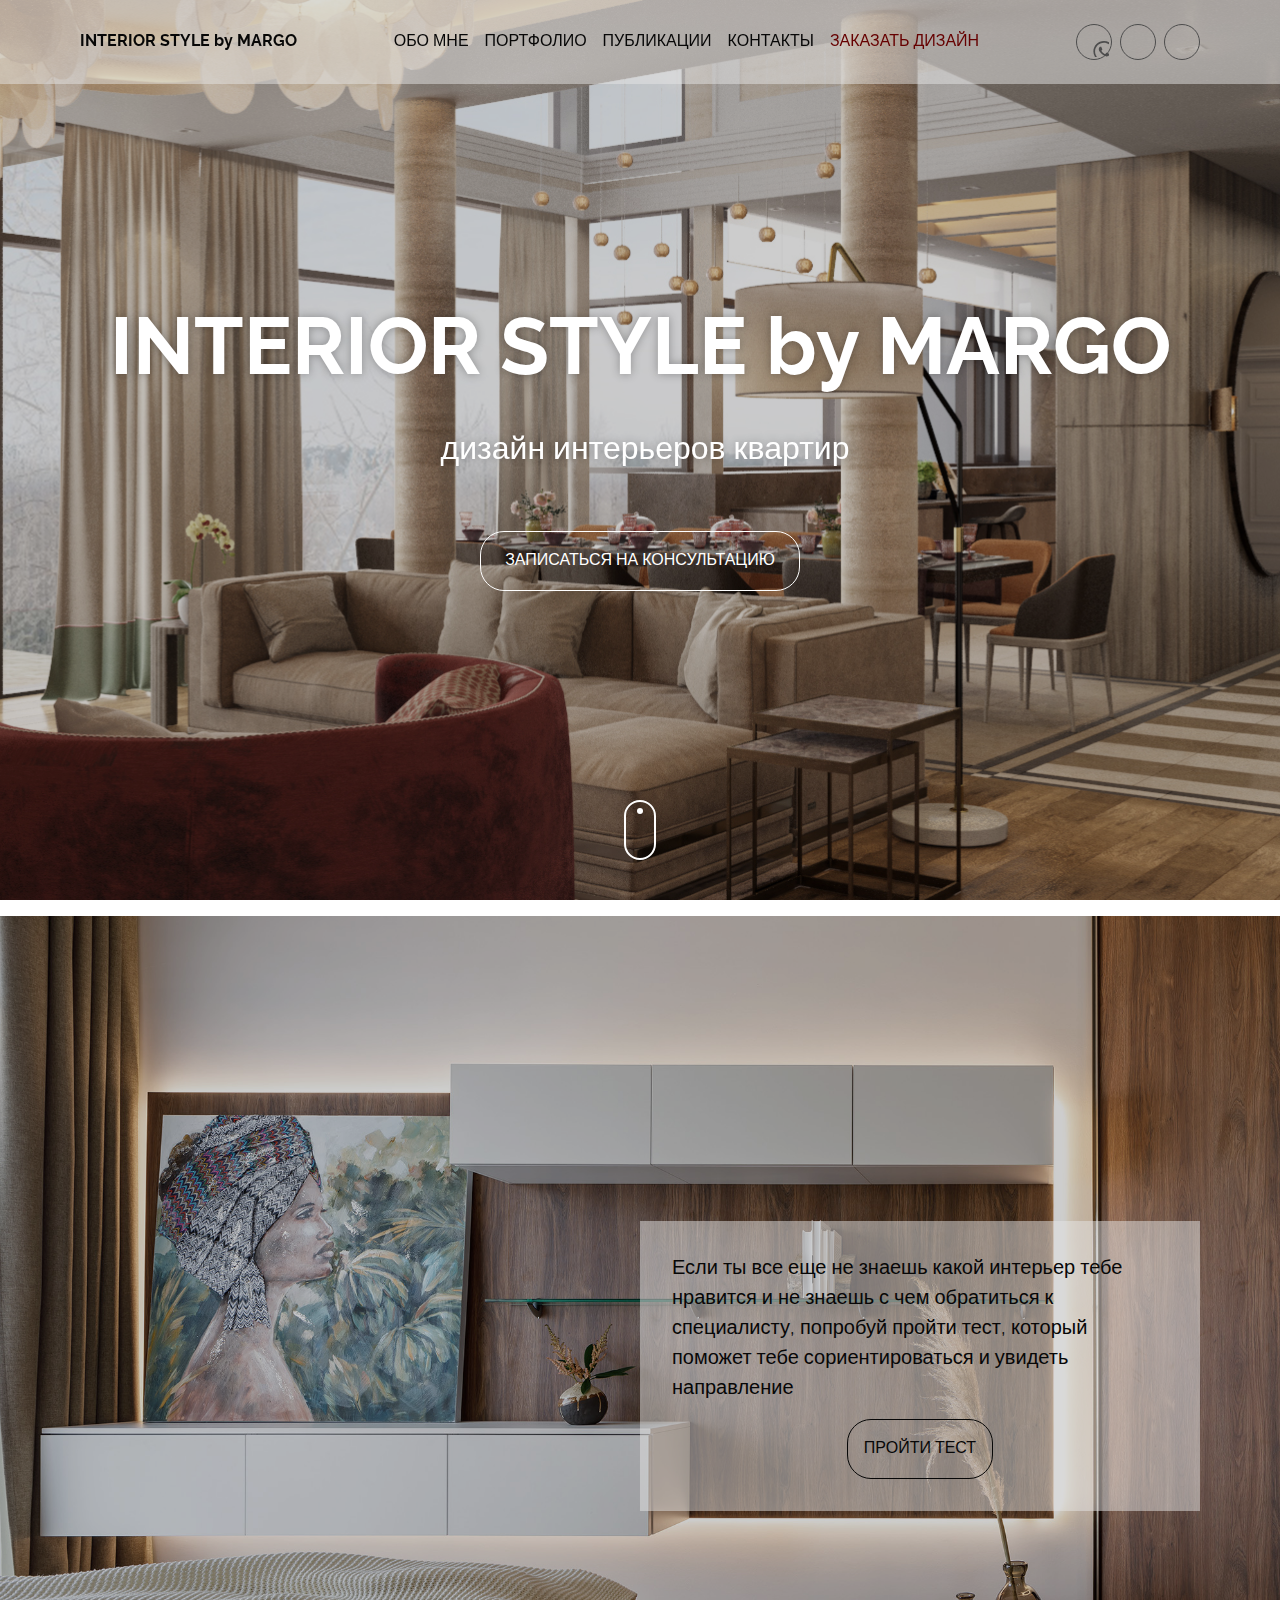
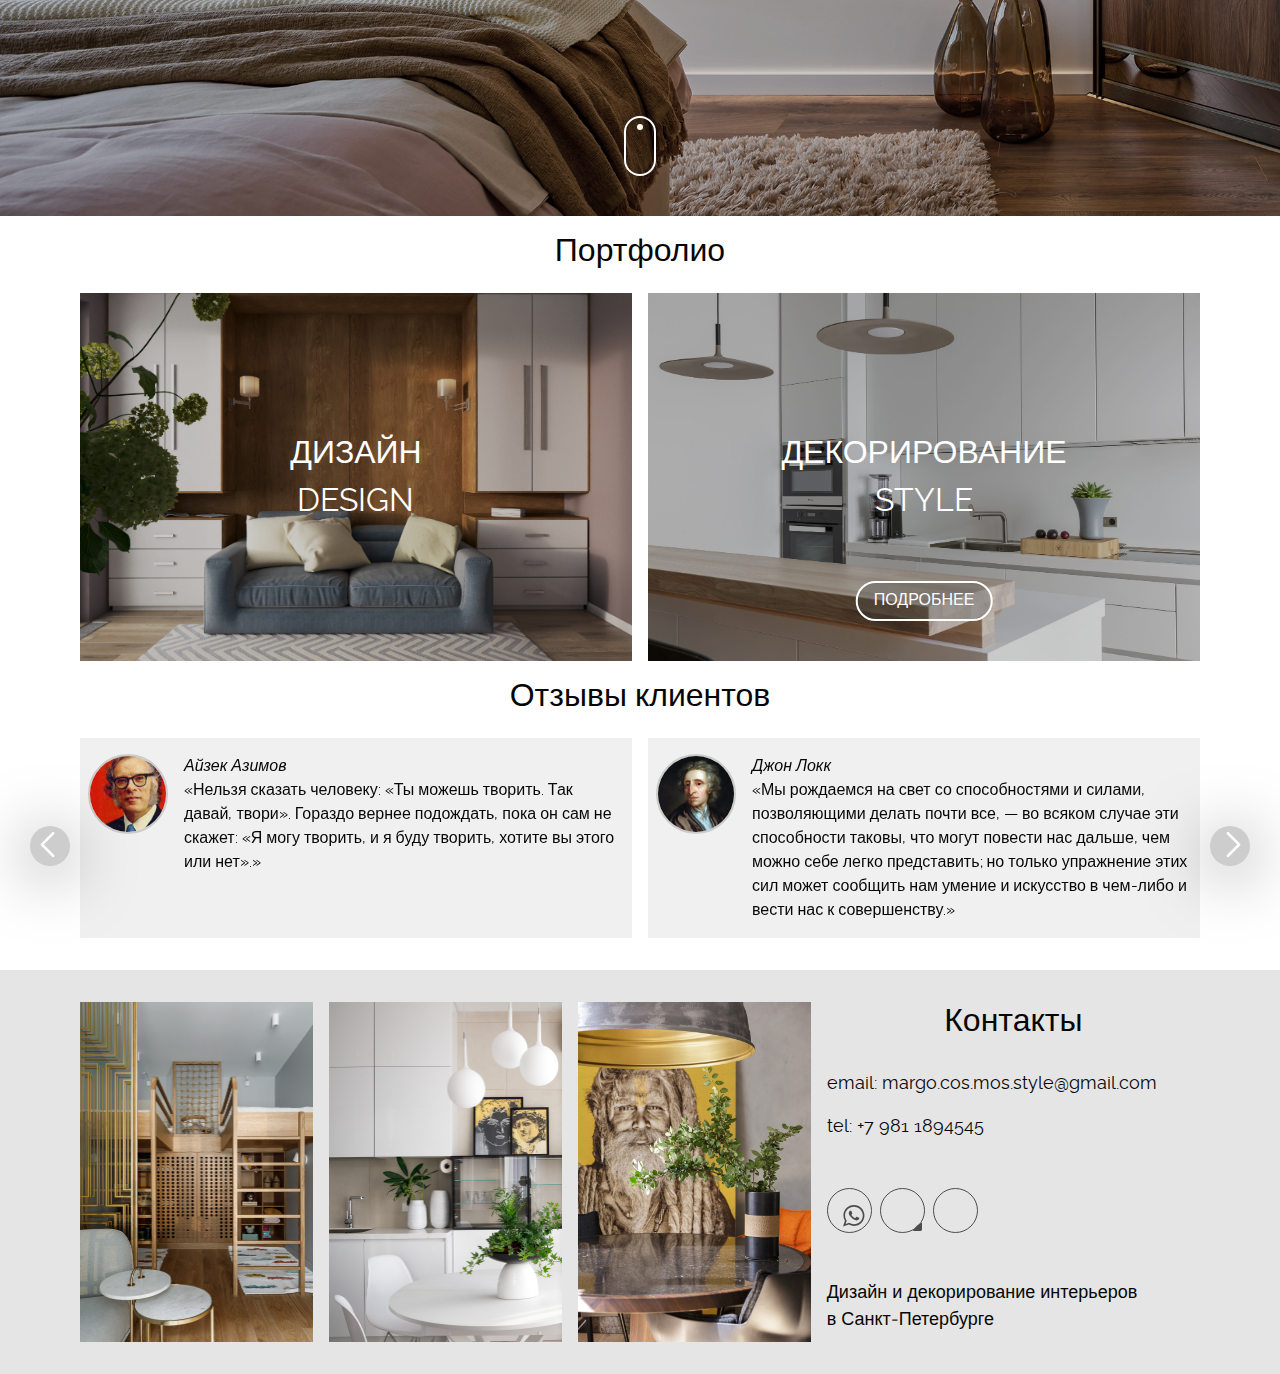
==== index.html @ b0db2612 "first" ====
<!DOCTYPE html><html lang="ru"><head><meta charset="UTF-8"><meta name="viewport" content="width=device-width, initial-scale=1.0"><meta http-equiv="X-UA-Compatible" content="ie=edge"><title>Дизайнер интерьеров в СПб Маргарита Мережнюк</title><link href="https://fonts.googleapis.com/css?family=Open+Sans|Roboto:400,700&amp;display=swap&amp;subset=cyrillic-ext" rel="stylesheet"><link rel="stylesheet" href="main.5ed972f4.css"></head><body><header class="header header--homepage"><div class="header__inner container"><div class="header__content"><a class="header__logo" href="index.html"><span>INTERIOR STYLE by MARGO</span></a><div class="header__contacts socials"><li class="socials__item"><a class="socials__link socials__link--wa" href="https://wa.me/79811894545" target="_blank"><svg width="30" height="30"><path d="M35.467 24.457c0 5.775-4.718 10.457-10.54 10.457a10.57 10.57 0 01-5.093-1.3L14 35.467l1.902-5.612a10.35 10.35 0 01-1.511-5.398C14.39 18.682 19.108 14 24.929 14c5.82.001 10.538 4.682 10.538 10.457zm-10.54-8.79c-4.885 0-8.86 3.944-8.86 8.792 0 1.924.628 3.705 1.688 5.154l-1.106 3.264 3.404-1.082a8.858 8.858 0 004.874 1.454c4.885 0 8.86-3.943 8.86-8.792.002-4.846-3.974-8.79-8.86-8.79zm5.323 11.199c-.066-.106-.238-.17-.496-.299-.257-.129-1.529-.748-1.765-.832-.238-.086-.41-.13-.582.127-.17.257-.666.834-.818 1.006-.15.172-.3.193-.559.067-.258-.13-1.091-.4-2.078-1.272-.768-.68-1.287-1.519-1.437-1.775-.151-.257-.015-.395.113-.523.116-.115.258-.3.388-.45.13-.149.172-.255.258-.426.085-.172.042-.32-.021-.45-.065-.129-.58-1.389-.797-1.902-.215-.512-.43-.428-.581-.428-.15 0-.323-.02-.495-.02s-.452.062-.688.318-.904.877-.904 2.138c0 1.263.925 2.48 1.054 2.651.13.17 1.788 2.843 4.414 3.87 2.627 1.025 2.627.683 3.1.64.475-.044 1.53-.62 1.743-1.218.216-.6.216-1.115.15-1.222z"/></svg><span class="visually-hidden">+7 981 1894545</span></a></li><li class="socials__item"><a class="socials__link socials__link--insta" href="https://www.instagram.com/cos.mos.style/" target="_blank"><svg width="30" height="30"><path d="M73.7 117.45h-25c-10.19 0-18.06-6.44-19.83-16.42-.83-4.66-.57-9.41-.4-14.12 0-1 .17-2 .17-3 0-10.68.05-21.36-.23-32a23.3 23.3 0 011.82-10.55c3.11-6.67 8.32-10.41 15.55-11.44a58 58 0 018.3-.35h43.56c8.95 0 15.5 3.84 19.46 11.93a17.89 17.89 0 011.62 7.91q.08 24.08 0 48.16a19.6 19.6 0 01-20.07 19.86zm-.23-6.45h24.8a13.56 13.56 0 0010.36-4.17c2.67-2.86 3.58-6.34 3.64-10.08.1-5.55 0-11.1 0-16.65v-9.74c0-1-.22-1.8-1.42-1.8h-17.3c-.91 0-1.33.4-1 1.35.15.45.27.91.39 1.36 3.67 13.45-8.39 27.04-22.21 24.84-10.11-1.6-20.18-12.27-16.26-25.49.66-2.23.56-2.36-1.67-2.36-5.14 0-10.28.07-15.41 0-1.86 0-2.27.64-2.26 2.36.07 9.27 0 18.54 0 27.81a10.4 10.4 0 00.22 2.28 13.1 13.1 0 0013.1 10.33c8.36 0 16.69-.04 25.02-.04zm.2-74.68c-8.86 0-17.71-.09-26.57 0a12.53 12.53 0 00-11.94 12.19c0 3.72.06 7.44 0 11.16 0 1.65.55 2.14 2.15 2.13 6.49-.07 13-.08 19.48 0a8.14 8.14 0 005.06-1.67 19.62 19.62 0 0113.66-3.78 20.48 20.48 0 0110 3.8 7.19 7.19 0 004.22 1.61h20.9c1.16 0 1.74-.36 1.72-1.63 0-3.31.09-6.62 0-9.92-.39-9.75-6.43-14.24-14.68-14-8.05.3-16.03.12-24 .12zm.18 26.54a13.51 13.51 0 00-13.73 13.1c-.14 7.15 6.19 13.74 13.22 13.77A13.48 13.48 0 0086.87 76.3a13.08 13.08 0 00-13.02-13.43z"/><path d="M91.77 48.51c0-5.4.44-5.79 5.8-5.88s6.07.48 6.23 6.55a9.07 9.07 0 01-.17 1.58c-.47 3.05-1.31 3.85-4.38 3.91a24.85 24.85 0 01-4.76-.16 3 3 0 01-2.71-3.15c-.04-.92-.01-1.85-.01-2.85z"/></svg><span class="visually-hidden">cos.mos.style</span></a></li><li class="socials__item"><a class="socials__link socials__link--fb" href="#" target="_blank"><svg width="30" height="30"><path class="cls-1" d="M84.11 100.06v20.07c0 1.8-.47 2.55-2.4 2.53q-10.71-.13-21.43 0c-1.93 0-2.42-.73-2.41-2.53.05-13.31 0-26.62 0-39.94 0-2.79 0-2.79-2.84-2.8h-4.48c-1.34 0-2.05-.48-2-1.93V55.98c0-1.45.7-2 2-1.94 1.62 0 3.25-.09 4.87 0 1.84.13 2.57-.53 2.48-2.43a43.28 43.28 0 01.68-10.27c1.89-9.47 8.34-15.43 17.97-16.54 6.6-.76 13.23-.25 19.85-.4 1.21 0 1.78.49 1.77 1.74v19.68c0 1.46-.72 1.94-2.05 1.93-3.25 0-6.5.06-9.74 0-1.66 0-2.33.51-2.29 2.24.1 4.49-.34 4 3.93 4.06h8.57c1.55 0 2.08.64 1.92 2.14q-1 9.67-2 19.36c-.14 1.4-.86 1.89-2.19 1.87-2.66 0-5.33.06-8 0-1.68-.06-2.29.52-2.28 2.24.12 6.76.08 13.58.07 20.4zM65.4 92.51v19.86c0 2.75 0 2.75 2.65 2.76h5.26c3.34 0 3.34 0 3.34-3.44V72.35c0-2.58.16-2.73 2.78-2.74s5.45 0 8.18 0c1.28 0 1.94-.48 2.05-1.76.09-1.1.22-2.19.36-3.29.35-2.78.32-2.82-2.55-2.82h-8.76c-1.32 0-2.09-.43-2.07-1.9 0-3.89-.1-7.8.08-11.68.21-4.65 2.74-7.2 7.34-7.91a28.1 28.1 0 014.85-.28c1.21 0 1.81-.47 1.78-1.73v-4.67c0-1.25-.54-1.72-1.76-1.74a86.24 86.24 0 00-11.86.44 12.41 12.41 0 00-8.23 4c-2.57 3-3.27 6.6-3.4 10.33-.15 4.34-.08 8.7 0 13 0 1.49-.6 2.14-2.08 2.11h-5.45c-1.33 0-1.89.55-1.85 1.87s.06 2.73 0 4.09.62 2 2 1.91c1.56-.06 3.12 0 4.67 0 2.49 0 2.69.2 2.69 2.64l-.02 20.29z"/></svg><span class="visually-hidden">Маргарита Мережнюк</span></a></li></div><div class="header__btn"><button class="hamburger menu__btn" type="button"><span class="hamburger__icon"></span><span class="visually-hidden">Открыть меню</span></button></div><nav class="header__menu menu"><ul class="menu__list"><li class="menu__item"><a class="menu__link" href="about.html">Обо мне</a></li><li class="menu__item"><a class="menu__link">Портфолио</a><ul class="menu__dd"><li class="menu__item menu__item--dd"><a class="menu__link" href="design.html">Дизайн</a></li><li class="menu__item menu__item--dd"><a class="menu__link" href="design.html">Декорирование</a></li></ul></li><li class="menu__item"><a class="menu__link" href="press.html">Публикации</a></li><li class="menu__item"><a class="menu__link" href="#">Контакты</a></li><li class="menu__item"><a class="menu__link menu__link--accent" href="https://n293225.yclients.com/company:103492">Заказать дизайн</a></li></ul></nav></div></div></header><main><h1 class="visually-hidden">Дизайнер интерьеров в СПб Маргарита Мережнюк</h1><section class="intro"><div class="intro__inner container"><h2 class="heading heading--xl intro__heading">INTERIOR STYLE by MARGO</h2><div class="intro__text glide glide--intro"><div class="glide__track" data-glide-el="track"><ul class="glide__slides"><li class="glide__slide">дизайн интерьеров квартир</li><li class="glide__slide">декорирование</li><li class="glide__slide">архитектурное проектирование</li></ul></div><a class="intro__btn btn btn--diagonal" href="#">записаться на консультацию</a></div></div><div class="scroll"><div class="scroll__pin"></div></div></section><section class="survey"><div class="survey__inner container"><h2 class="visually-hidden">Опрос "Выбери стиль интерьера"</h2><div class="survey__block"><p>Если ты все еще не знаешь какой интерьер тебе нравится и не знаешь с чем обратиться к специалисту, попробуй пройти тест, который поможет тебе сориентироваться и увидеть направление</p><a class="survey__btn btn btn--diagonal" href="#">пройти тест</a></div></div><div class="scroll"><div class="scroll__pin"></div></div></section><section class="portfolio"><div class="portfolio__inner container"><h2 class="heading heading--l">Портфолио</h2><div class="portfolio__content"><a class="portfolio__block portfolio__block--design" href="#"><p class="portfolio__text"><span>дизайн</span><span>design</span></p><img src="design_bg.2ac6108e.jpg" alt="дизайн интерьера"></a><a class="portfolio__block portfolio__block--decor" href="#"><p class="portfolio__text"><span>декорирование</span><span>style</span></p><span class="portfolio__btn btn btn--primary" href="#">Подробнее</span><img src="decor_bg.b45583af.jpg" alt="декор интерьера"></a></div></div></section><section class="feedback"><div class="feedback__inner container"><h2 class="heading heading--l">Отзывы клиентов</h2><div class="glide glide--feedback"><div class="glide__track" data-glide-el="track"><ul class="feedback__list glide__slides"><li class="feedback__item glide__slide"><div class="feedback__user"><img src="user1.a29a6b48.jpg" alt="Отзыв клиента"></div><div class="feedback__text"><em>Айзек Азимов</em><q>Нельзя сказать человеку: «Ты можешь творить. Так давай, твори». Гораздо вернее подождать, пока он сам не скажет: «Я могу творить, и я буду творить, хотите вы этого или нет».</q></div></li><li class="feedback__item glide__slide"><div class="feedback__user"><img src="user2.21f79a23.jpg" alt="Отзыв клиента"></div><div class="feedback__text"><em>Джон Локк</em><q>Мы рождаемся на свет со способностями и силами, позволяющими делать почти все, — во всяком случае эти способности таковы, что могут повести нас дальше, чем можно себе легко представить; но только упражнение этих сил может сообщить нам умение и искусство в чем-либо и вести нас к совершенству.</q></div></li><li class="feedback__item glide__slide"><div class="feedback__user"><img src="user3.478c17af.jpg" alt="Отзыв клиента"></div><div class="feedback__text"><em>Альберт Эйнштейн</em><q>Секрет творчества состоит в умении скрывать источники своего вдохновения.</q></div></li><li class="feedback__item glide__slide"><div class="feedback__user"><img src="user4.31643041.jpg" alt="Отзыв клиента"></div><div class="feedback__text"><em>Фридрих Ницше</em><q>Кто творит, тот любит в этом самого себя; поэтому ему приходится глубочайшим образом и ненавидеть самого себя — в этой ненависти он не знает меры.</q></div></li></ul></div><div class="glide__arrows" data-glide-el="controls"><button class="glide__arrow glide__arrow--left" data-glide-dir="&lt;"><span class="visually-hidden">prev</span><svg width="25" height="25" viewBox="0 0 240 240"><path d="M57.633 129.007L165.93 237.268c4.752 4.74 12.451 4.74 17.215 0 4.752-4.74 4.752-12.439 0-17.179l-99.707-99.671 99.695-99.671c4.752-4.74 4.752-12.439 0-17.191-4.752-4.74-12.463-4.74-17.215 0L57.621 111.816c-4.679 4.691-4.679 12.511.012 17.191z"/></svg></button><button class="glide__arrow glide__arrow--right" data-glide-dir="&gt;"><span class="visually-hidden">next</span><svg width="25" height="25" viewBox="0 0 240 240"><path d="M183.189 111.816L74.892 3.555c-4.752-4.74-12.451-4.74-17.215 0-4.752 4.74-4.752 12.439 0 17.179l99.707 99.671-99.695 99.671c-4.752 4.74-4.752 12.439 0 17.191 4.752 4.74 12.463 4.74 17.215 0l108.297-108.261c4.68-4.691 4.68-12.511-.012-17.19z"/></svg></button></div></div></div></section></main><footer class="footer"><div class="container footer__inner"><div class="footer__block footer__block--l"><ul class="footer__pics"><li><img src="footer3.1924f836.jpg" alt="Фото стильного интерьера в СПб"></li><li><img src="footer2.19a45ef6.jpg" alt="Фото стильного интерьера в СПб"></li><li><img src="footer1.c38f30c1.jpg" alt="Фото стильного интерьера в СПб"></li></ul></div><div class="footer__block footer__block--clmn"><h3 class="heading heading--l">Контакты</h3><p><span>email:&nbsp;</span><a class="footer__link" href="mailto:margo.cos.mos.style@gmail.com">margo.cos.mos.style@gmail.com</a></p><p><span>tel:&nbsp;</span><a class="footer__link" href="tel:+7981189454">+7 981 1894545</a></p><ul class="socials socials--footer"><li class="socials__item"><a class="socials__link socials__link--wa" href="https://wa.me/79811894545" target="_blank"><svg width="40" height="40"><path d="M35.467 24.457c0 5.775-4.718 10.457-10.54 10.457a10.57 10.57 0 01-5.093-1.3L14 35.467l1.902-5.612a10.35 10.35 0 01-1.511-5.398C14.39 18.682 19.108 14 24.929 14c5.82.001 10.538 4.682 10.538 10.457zm-10.54-8.79c-4.885 0-8.86 3.944-8.86 8.792 0 1.924.628 3.705 1.688 5.154l-1.106 3.264 3.404-1.082a8.858 8.858 0 004.874 1.454c4.885 0 8.86-3.943 8.86-8.792.002-4.846-3.974-8.79-8.86-8.79zm5.323 11.199c-.066-.106-.238-.17-.496-.299-.257-.129-1.529-.748-1.765-.832-.238-.086-.41-.13-.582.127-.17.257-.666.834-.818 1.006-.15.172-.3.193-.559.067-.258-.13-1.091-.4-2.078-1.272-.768-.68-1.287-1.519-1.437-1.775-.151-.257-.015-.395.113-.523.116-.115.258-.3.388-.45.13-.149.172-.255.258-.426.085-.172.042-.32-.021-.45-.065-.129-.58-1.389-.797-1.902-.215-.512-.43-.428-.581-.428-.15 0-.323-.02-.495-.02s-.452.062-.688.318-.904.877-.904 2.138c0 1.263.925 2.48 1.054 2.651.13.17 1.788 2.843 4.414 3.87 2.627 1.025 2.627.683 3.1.64.475-.044 1.53-.62 1.743-1.218.216-.6.216-1.115.15-1.222z"/></svg><span class="visually-hidden">+7 981 1894545</span></a></li><li class="socials__item"><a class="socials__link socials__link--insta" href="https://www.instagram.com/cos.mos.style/" target="_blank"><svg width="40" height="40"><path d="M73.7 117.45h-25c-10.19 0-18.06-6.44-19.83-16.42-.83-4.66-.57-9.41-.4-14.12 0-1 .17-2 .17-3 0-10.68.05-21.36-.23-32a23.3 23.3 0 011.82-10.55c3.11-6.67 8.32-10.41 15.55-11.44a58 58 0 018.3-.35h43.56c8.95 0 15.5 3.84 19.46 11.93a17.89 17.89 0 011.62 7.91q.08 24.08 0 48.16a19.6 19.6 0 01-20.07 19.86zm-.23-6.45h24.8a13.56 13.56 0 0010.36-4.17c2.67-2.86 3.58-6.34 3.64-10.08.1-5.55 0-11.1 0-16.65v-9.74c0-1-.22-1.8-1.42-1.8h-17.3c-.91 0-1.33.4-1 1.35.15.45.27.91.39 1.36 3.67 13.45-8.39 27.04-22.21 24.84-10.11-1.6-20.18-12.27-16.26-25.49.66-2.23.56-2.36-1.67-2.36-5.14 0-10.28.07-15.41 0-1.86 0-2.27.64-2.26 2.36.07 9.27 0 18.54 0 27.81a10.4 10.4 0 00.22 2.28 13.1 13.1 0 0013.1 10.33c8.36 0 16.69-.04 25.02-.04zm.2-74.68c-8.86 0-17.71-.09-26.57 0a12.53 12.53 0 00-11.94 12.19c0 3.72.06 7.44 0 11.16 0 1.65.55 2.14 2.15 2.13 6.49-.07 13-.08 19.48 0a8.14 8.14 0 005.06-1.67 19.62 19.62 0 0113.66-3.78 20.48 20.48 0 0110 3.8 7.19 7.19 0 004.22 1.61h20.9c1.16 0 1.74-.36 1.72-1.63 0-3.31.09-6.62 0-9.92-.39-9.75-6.43-14.24-14.68-14-8.05.3-16.03.12-24 .12zm.18 26.54a13.51 13.51 0 00-13.73 13.1c-.14 7.15 6.19 13.74 13.22 13.77A13.48 13.48 0 0086.87 76.3a13.08 13.08 0 00-13.02-13.43z"/><path d="M91.77 48.51c0-5.4.44-5.79 5.8-5.88s6.07.48 6.23 6.55a9.07 9.07 0 01-.17 1.58c-.47 3.05-1.31 3.85-4.38 3.91a24.85 24.85 0 01-4.76-.16 3 3 0 01-2.71-3.15c-.04-.92-.01-1.85-.01-2.85z"/></svg><span class="visually-hidden">cos.mos.style</span></a></li><li class="socials__item"><a class="socials__link socials__link--fb" href="#" target="_blank"><svg width="40" height="40"><path class="cls-1" d="M84.11 100.06v20.07c0 1.8-.47 2.55-2.4 2.53q-10.71-.13-21.43 0c-1.93 0-2.42-.73-2.41-2.53.05-13.31 0-26.62 0-39.94 0-2.79 0-2.79-2.84-2.8h-4.48c-1.34 0-2.05-.48-2-1.93V55.98c0-1.45.7-2 2-1.94 1.62 0 3.25-.09 4.87 0 1.84.13 2.57-.53 2.48-2.43a43.28 43.28 0 01.68-10.27c1.89-9.47 8.34-15.43 17.97-16.54 6.6-.76 13.23-.25 19.85-.4 1.21 0 1.78.49 1.77 1.74v19.68c0 1.46-.72 1.94-2.05 1.93-3.25 0-6.5.06-9.74 0-1.66 0-2.33.51-2.29 2.24.1 4.49-.34 4 3.93 4.06h8.57c1.55 0 2.08.64 1.92 2.14q-1 9.67-2 19.36c-.14 1.4-.86 1.89-2.19 1.87-2.66 0-5.33.06-8 0-1.68-.06-2.29.52-2.28 2.24.12 6.76.08 13.58.07 20.4zM65.4 92.51v19.86c0 2.75 0 2.75 2.65 2.76h5.26c3.34 0 3.34 0 3.34-3.44V72.35c0-2.58.16-2.73 2.78-2.74s5.45 0 8.18 0c1.28 0 1.94-.48 2.05-1.76.09-1.1.22-2.19.36-3.29.35-2.78.32-2.82-2.55-2.82h-8.76c-1.32 0-2.09-.43-2.07-1.9 0-3.89-.1-7.8.08-11.68.21-4.65 2.74-7.2 7.34-7.91a28.1 28.1 0 014.85-.28c1.21 0 1.81-.47 1.78-1.73v-4.67c0-1.25-.54-1.72-1.76-1.74a86.24 86.24 0 00-11.86.44 12.41 12.41 0 00-8.23 4c-2.57 3-3.27 6.6-3.4 10.33-.15 4.34-.08 8.7 0 13 0 1.49-.6 2.14-2.08 2.11h-5.45c-1.33 0-1.89.55-1.85 1.87s.06 2.73 0 4.09.62 2 2 1.91c1.56-.06 3.12 0 4.67 0 2.49 0 2.69.2 2.69 2.64l-.02 20.29z"/></svg><span class="visually-hidden">Маргарита Мережнюк</span></a></li></ul><p class="footer__text">Дизайн и&nbsp;декорирование интерьеров в&nbsp;Санкт&#8209;Петербурге</p></div></div></footer><script src="main.004a80d8.js"></script></body></html>
---- main.5ed972f4.css ----
@font-face{font-family:Raleway;src:url(raleway-bolditalic-webfont.d8dd9e6d.woff2) format("woff2"),url(raleway-bolditalic-webfont.94c48f26.woff) format("woff");font-weight:700;font-style:italic}@font-face{font-family:Raleway;src:url(raleway-bold-webfont.f162b50e.woff2) format("woff2"),url(raleway-bold-webfont.0e9eac43.woff) format("woff");font-weight:700;font-style:normal}@font-face{font-family:Raleway;src:url(raleway-regularitalic-webfont.60281c72.woff2) format("woff2"),url(raleway-regularitalic-webfont.9f3017b0.woff) format("woff");font-weight:400;font-style:italic}@font-face{font-family:Raleway;src:url(raleway-regular-webfont.ac94f080.woff2) format("woff2"),url(raleway-regular-webfont.76ee7050.woff) format("woff");font-weight:400;font-style:normal}@font-face{font-family:Raleway;src:url(raleway-lightitalic-webfont.41d634f0.woff2) format("woff2"),url(raleway-lightitalic-webfont.0dbf0206.woff) format("woff");font-weight:300;font-style:italic}@font-face{font-family:Raleway;src:url(raleway-light-webfont.7dd5611d.woff2) format("woff2"),url(raleway-light-webfont.c5ddc524.woff) format("woff");font-weight:300;font-style:normal}body{margin:0;color:#070707;display:flex;flex-direction:column;min-height:100vh;min-width:320px;font-family:Raleway,Arial,sans-serif}@media screen and (max-width:767px){body.open{overflow:hidden}}body *{box-sizing:border-box}body ::selection{background:#d9d0c7}body ::-moz-selection{background:#d9d0c7}main{flex-grow:1}.visually-hidden{position:absolute!important;clip:rect(1px,1px,1px,1px);padding:0!important;border:0!important;height:1px!important;width:1px!important;overflow:hidden}.desktop-hidden{display:none}@media screen and (max-width:1199px){.desktop-hidden{display:block}}.container{max-width:1200px;margin:0 auto;padding:0 40px}@media screen and (max-width:767px){.container{padding-left:20px;padding-right:20px}}.content{display:flex}.content__block--half{width:50%;padding:32px;background-color:hsla(0,0%,89.8%,.5);display:flex;flex-direction:column;align-items:center}.content__block p{font-size:20px;line-height:1.5;margin:0;padding:0 0 16px}h1,h2,h3,h4,h5{font-family:Raleway,Arial,sans-serif;font-weight:700;margin-top:0}img{display:block;width:100%;height:auto}a,p{font-size:16px;margin:0;padding:8px 0}a{text-decoration:none;color:inherit}a:focus,a:hover{text-decoration:underline}.btn{display:inline-block;text-align:center;color:currentColor;border:2px solid;border-radius:24px;text-transform:uppercase;padding:8px 16px 10px;transition:all .5s ease-in-out;cursor:pointer}.btn:focus,.btn:hover{outline:none;text-decoration:none}.btn--primary{background:rgba(77,77,77,.3)}.btn--primary:focus,.btn--primary:hover{background-color:rgba(7,7,7,.5)}.btn--l{font-size:24px;border-width:2px}.btn--diagonal{position:relative;z-index:0;display:block;overflow:hidden;height:60px;line-height:40px;max-width:320px;margin-left:auto;margin-right:auto;text-transform:uppercase;border:1px solid}.btn--diagonal:before{content:"";position:absolute;top:0;right:-50px;bottom:0;left:0;z-index:-1;border-right:50px solid transparent;border-bottom:80px solid #d9d0c7;transform:translateX(-100%);transition:.5s ease-in-out}.btn--diagonal:focus,.btn--diagonal:hover{text-decoration:none;color:#4d4d4d;outline-width:0}.btn--diagonal:focus:before,.btn--diagonal:hover:before{transform:translateX(0)}.btn--mega-accent{font-size:24px;border:none;box-shadow:inset 0 0 0 3px #fff;color:#fff;transition:color .25s .0833333333s;position:relative}.btn--mega-accent:after,.btn--mega-accent:before{border:0 solid transparent;box-sizing:border-box;content:"";pointer-events:none;position:absolute;width:0;height:0;bottom:0;right:0}.btn--mega-accent:before{border-bottom-width:3px;border-left-width:3px}.btn--mega-accent:after{border-top-width:3px;border-right-width:3px}.btn--mega-accent:hover{color:#7de2d1}.btn--mega-accent:hover:after,.btn--mega-accent:hover:before{border-color:#7de2d1;transition:border-color 0s,width .25s,height .25s;width:100%;height:100%}.btn--mega-accent:hover:before{transition-delay:0s,0s,.25s}.btn--mega-accent:hover:after{transition-delay:0s,.25s,0s}.heading{padding:0;margin:0;font-weight:300;display:block}.heading--s{font-size:20px}@media screen and (max-width:767px){.heading--s{font-size:18px}}.heading--m{font-size:24px}@media screen and (max-width:767px){.heading--m{font-size:20px}}.heading--l{font-size:32px;margin-bottom:24px;text-align:center}@media screen and (max-width:767px){.heading--l{font-size:28px}}.heading--xl{font-size:80px;font-weight:700}.header{transition:all .2s ease-in-out;background-color:#e5e5e5;padding-top:24px;padding-bottom:24px;margin-bottom:16px}.header--homepage{background-color:hsla(0,0%,89.8%,.5);position:fixed;left:0;right:0;top:0;z-index:5;margin-bottom:0}.header--scrolled{padding-top:8px;padding-bottom:8px;background-color:#e5e5e5}.header__inner{display:flex;align-items:flex-start}@media screen and (max-width:1199px){.header__inner{align-items:center;position:relative}}@media screen and (max-width:767px){.header__inner{flex-direction:column;align-items:flex-start}}.header__content{width:100%;display:flex;justify-content:space-between;align-items:baseline}@media screen and (max-width:767px){.header__content{margin-left:0;margin-right:auto;flex-direction:column;position:relative;width:100%}}.header__contacts{order:1;display:flex;justify-content:flex-end;align-self:flex-end}@media screen and (max-width:767px){.header__contacts{margin-left:0;width:100%;display:flex;flex-direction:column;align-items:flex-start}}.header__menu{margin-left:auto;margin-right:auto}@media screen and (max-width:1199px){.header__menu{position:absolute;top:100%;right:40px;left:40px;margin-top:0}}.header__logo{font-size:16px;padding:0;flex-shrink:0;font-weight:700}.header__logo:focus,.header__logo:hover{text-decoration:none}.header__btn{display:none}@media screen and (max-width:767px){.header__btn{display:block;position:absolute;right:20px;bottom:100%;transform:translateY(-50%)}}@media screen and (max-width:767px){.menu{visibility:hidden;opacity:0;position:absolute;left:-20px;top:0;right:-20px;padding:0 20px 32px;box-shadow:4px 4px 10px #f0f0f0;background-color:#fff;transform:translateX(-1000px);transition:all .3s linear;z-index:7}}.menu--open{visibility:visible;opacity:1;transform:translateX(0)}.menu:before{content:"";position:absolute;top:100%;left:0;right:0;background-color:hsla(0,0%,94.1%,.5);height:0;z-index:7;opacity:0;transition:all .1s linear}.menu--open:before{height:100vh;opacity:1}.menu__list{display:flex;align-items:center;justify-content:flex-end;margin:0;padding:0}@media screen and (max-width:767px){.menu__list{flex-direction:column;justify-content:center}}.menu__item{position:relative;list-style:none;margin-left:8px;margin-right:8px}@media screen and (max-width:767px){.menu__item{width:100%}}.menu__item--dd{background-color:#e5e5e5;margin:0;padding:0 8px 8px}.header--homepage .menu__item--dd{background-color:hsla(0,0%,89.8%,.5)}.header--scrolled .menu__item--dd{background-color:#e5e5e5}.menu__link{display:inline-block;color:currentColor;text-decoration:none;text-transform:uppercase;font-size:16px;position:relative;padding-bottom:4px;transition:all .2s ease-in-out}.menu__link:before{content:"";position:absolute;bottom:0;left:0;right:100%;height:1px;background-color:currentColor;transition:all .2s linear}.menu__link:focus,.menu__link:hover{text-decoration:none}.menu__link:focus:before,.menu__link:hover:before{left:0;right:0}@media screen and (max-width:767px){.menu__link{font-size:20px}}.menu__link--accent{color:#600;transition:all .15s linear}.menu__link--accent:focus,.menu__link--accent:hover{text-decoration:none;color:maroon}.menu__link--xl{padding:8px 12px;font-size:20px}.menu__btn{outline:none}.menu__btn:active,.menu__btn:hover{background-color:#f0f0f0}.menu__dd{position:absolute;top:100%;left:0;margin:0;list-style:none;z-index:1;visibility:hidden;opacity:0;transition:all .25s ease-in-out;padding:26px 0 0}.header--scrolled .menu__dd{padding:8px 0 0}.menu__item:hover .menu__dd{visibility:visible;opacity:1}.hamburger{position:relative;width:46px;height:40px;display:flex;align-items:center;justify-content:center;cursor:pointer;z-index:2;transition:opacity .2s linear;background:none;border:none;display:none}@media screen and (max-width:767px){.hamburger{display:block}}.hamburger:focus,.hamburger:hover{cursor:pointer;opacity:.7}.hamburger__icon,.hamburger__icon:after,.hamburger__icon:before{width:32px;height:3px;border-radius:10px}.hamburger__icon{display:block;position:relative;background-color:#070707;transition:all 0ms .3s}.hamburger__icon--open{background-color:rgba(7,7,7,0)}.hamburger__icon:before{bottom:9px;transition:bottom .3s cubic-bezier(.23,1,.32,1) .3s,transform .3s cubic-bezier(.23,1,.32,1)}.hamburger__icon:after,.hamburger__icon:before{content:"";position:absolute;left:0;background-color:#070707}.hamburger__icon:after{top:9px;transition:top .3s cubic-bezier(.23,1,.32,1) .3s,transform .3s cubic-bezier(.23,1,.32,1)}.hamburger__icon--open:after{background-color:#070707;top:0;transform:rotate(45deg);transition:top .3s cubic-bezier(.23,1,.32,1),transform .3s cubic-bezier(.23,1,.32,1) .3s}.hamburger__icon--open:before{background-color:#070707;bottom:0;transform:rotate(-45deg);transition:bottom .3s cubic-bezier(.23,1,.32,1),transform .3s cubic-bezier(.23,1,.32,1) .3s}@keyframes mouse-scroll{0%{top:10%;opacity:1}80%{opacity:1}to{top:50%;opacity:0}}.scroll{bottom:40px;transform:translateX(-50%);width:32px;height:60px;border-radius:20px;border:2px solid #fff;z-index:1}.scroll,.scroll__pin{position:absolute;left:50%}.scroll__pin{top:10%;width:6px;height:6px;margin-left:-3px;border-radius:50%;background-color:#fff;animation:mouse-scroll 1.5s infinite}.socials{display:flex;align-items:center;padding:0;list-style:none;margin:0 -4px}.socials--footer{margin:auto -4px}.socials__item{list-style:none;padding-left:0;margin-left:4px;margin-right:4px}.socials__link{display:flex;margin:0;padding:0;width:36px;height:36px;font-size:16px;color:#4d4d4d;text-decoration:none;transition:all .25s linear;border:1px solid;border-radius:50%;cursor:pointer}@media screen and (max-width:767px){.socials__link{font-size:20px}}.socials--footer .socials__link{width:45px;height:45px}.socials__link--fb:focus,.socials__link--fb:hover{outline:none;color:#3c579e}.socials__link--insta:focus,.socials__link--insta:hover{outline:none;color:#f69b3a}.socials__link--wa:focus,.socials__link--wa:hover{outline:none;color:#25d366}.socials__link svg{margin:auto;fill:currentColor}.footer{background-color:#e5e5e5}.footer__inner{display:flex}@media screen and (max-width:767px){.footer__inner{flex-direction:column;margin:0 auto;padding-bottom:24px}}.footer__inner a,.footer__inner p{font-size:18px;line-height:1.5}.footer__pics{padding:0;margin:0;list-style:none;display:flex}.footer__pics li{overflow:hidden;padding-right:16px;height:340px;width:33.3333%;flex-shrink:0}.footer__pics img{object-position:center;object-fit:cover;min-height:100%;min-width:100%}.footer__block{padding:32px 0;width:33.3333%;flex-shrink:0}.footer__block--clmn{display:flex;flex-direction:column}.footer__block--l{flex-grow:1}@media screen and (max-width:1199px){.footer__block{width:33.3333%}}@media screen and (max-width:767px){.footer__block{width:100%;padding:24px 0 0}}.footer__list{margin:0;padding:0;list-style:none}.footer__social{padding-top:24px;padding-bottom:24px;margin-top:auto;margin-bottom:auto}.footer__link{transition:all .15s linear;padding-top:0;padding-bottom:0}.glide{position:relative;width:100%;box-sizing:border-box}.glide *{box-sizing:inherit}.glide__slides,.glide__track{overflow:hidden}.glide__slides{position:relative;width:100%;list-style:none;backface-visibility:hidden;transform-style:preserve-3d;touch-action:pan-Y;padding:0;white-space:nowrap;display:flex;flex-wrap:nowrap;will-change:transform}.glide__slide,.glide__slides--dragging{user-select:none}.glide__slide{width:100%;height:100%;flex-shrink:0;white-space:normal;-webkit-touch-callout:none;-webkit-tap-highlight-color:transparent}.glide__slide a{user-select:none;-webkit-user-drag:none;-moz-user-select:none;-ms-user-select:none}.glide__arrows,.glide__bullets{-webkit-touch-callout:none;user-select:none}.glide--rtl{direction:rtl}.glide__arrow{position:absolute;top:50%;z-index:1;width:40px;height:40px;padding:0;border:0;outline:0;margin-top:-20px;border-radius:50%;background-color:rgba(7,7,7,.2);transition:all .25s ease-in-out;box-shadow:0 .5rem 4rem 0 rgba(0,0,0,.5);color:#fff;cursor:pointer}.glide__arrow--left{padding-right:6px;left:-50px}.glide__arrow--right{padding-left:6px;right:-50px}.glide__arrow svg{fill:currentColor}.glide__arrow:focus,.glide__arrow:hover{background-color:rgba(7,7,7,.5)}.glide--intro .glide__slides{transform:translateZ(0)!important}.glide--intro .glide__slide{position:absolute;top:0;left:0;order:2;opacity:0;transition:opacity 1.25s ease-in-out}.glide--intro .glide__slide.glide__slide--active{position:relative;order:1;opacity:1;z-index:1}.intro{position:relative;min-height:100vh;width:100%;display:flex;flex-direction:column;align-items:center;justify-content:center;overflow:hidden;margin-bottom:16px;background-color:#d9d0c7;background-image:url(intro_bg.a3722a1f.jpg);background-position:50%;background-repeat:no-repeat;background-size:cover}.intro:before{content:"";position:absolute;left:0;right:0;top:0;bottom:0;background-color:rgba(7,7,7,.2)}.intro__inner{position:relative;z-index:1;text-align:center;color:#fff}.intro__heading,.intro__text li{text-shadow:0 0 10px rgba(7,7,7,.3)}.intro__text li{font-size:32px;padding:24px 0}.intro__btn{margin-top:24px}.survey{position:relative;height:100vh;width:100%;display:flex;flex-direction:column;align-items:center;justify-content:center;overflow:hidden;margin-bottom:16px;background-color:#d9d0c7;background-image:url(test_bg.1382f9d7.jpg);background-position:50%;background-repeat:no-repeat;background-size:cover}.survey:before{content:"";position:absolute;left:0;right:0;top:0;bottom:0;background-color:rgba(7,7,7,.2)}.survey__inner{position:relative;width:100%;display:flex;justify-content:flex-end}.survey__block{width:50%;padding:32px;background-color:hsla(0,0%,89.8%,.5);display:flex;flex-direction:column;align-items:center}.survey__block p{font-size:20px;line-height:1.5;margin:0;padding:0 0 16px}.survey__btn{align-self:center;margin-left:auto;margin-right:auto}.portfolio{margin-bottom:16px}.portfolio__content{display:flex;justify-content:space-between;margin:0 -8px}.portfolio__block{width:50%;margin:0 8px;padding:0;position:relative;background-color:#e5e5e5;overflow:hidden}.portfolio__block:before{content:"";position:absolute;left:0;right:0;top:0;bottom:0;z-index:1;background-color:rgba(7,7,7,.2);transition:all .25s ease-in-out}.portfolio__block img{object-position:center;object-fit:cover;min-height:100%;min-width:100%;transition:all .5s ease-in-out}.portfolio__block p{display:flex;flex-direction:column;align-items:center;justify-content:center;position:absolute;left:50%;top:50%;transform:translate(-50%,-50%);z-index:1;color:#fff;text-align:center;font-size:32px;line-height:1.5;text-transform:uppercase}.portfolio__block:hover:before{background-color:rgba(7,7,7,0)}.portfolio__block:hover img{transform:scale(1.03)}.portfolio__btn{font-size:16px;margin-top:40px;position:absolute;bottom:40px;left:50%;transform:translateX(-50%);z-index:1;color:#fff}.feedback{margin-bottom:16px}.feedback__list{margin:0 0 16px}.feedback__item{display:flex;background-color:#f0f0f0;padding:16px 8px;height:auto}.feedback__user{width:80px;height:80px;background-color:#e5e5e5;flex-shrink:0;margin-right:16px;border-radius:50%;overflow:hidden;border:2px solid #ccc}.feedback__user img{object-fit:cover;object-position:center;width:100%;height:100%}.feedback__text{display:flex;flex-direction:column}.feedback__text em,.feedback__text q{font-size:16px;line-height:1.5}.gallery{margin-bottom:16px}.gallery__list{display:flex;flex-wrap:wrap;list-style:none;margin:-8px;padding:0}.gallery__item{width:50%;padding:8px;overflow:hidden}.gallery__item--blurred{position:relative}.gallery__item--blurred img{filter:blur(3px)}.gallery__item--blurred p{display:none}.gallery__item--blurred:after{content:"coming soon";position:absolute;left:50%;top:50%;transform:translate(-50%,-50%);color:#fff;font-size:24px;line-height:1.5;text-align:center}.gallery__item a{position:relative;display:block;overflow:hidden;height:320px;padding:0;transition:all .5s ease-in-out}.gallery__item a:before{content:"";position:absolute;left:0;right:0;top:0;bottom:0;background:linear-gradient(0deg,rgba(77,77,77,.7) 0,rgba(77,77,77,0) 40%);z-index:1;transition:all .5s ease-in-out}.gallery__item a[href]:focus:before,.gallery__item a[href]:hover:before{opacity:0}.gallery__item a img{height:100%;object-fit:cover;object-position:center;transition:all .5s ease-in-out}.gallery__item a[href]:focus img,.gallery__item a[href]:hover img{transform:scale(1.05)}.gallery__text{position:absolute;left:0;right:0;bottom:0;z-index:1;color:#fff;font-size:24px;line-height:1.5;text-align:center;padding:16px 32px 32px}.about{margin-bottom:16px;background-color:#e5e5e5;padding-top:40px;padding-bottom:40px}.about__article:after{display:block;content:"";clear:both}.about__article img{width:50%;height:auto;object-fit:cover;object-position:center;float:right;margin-left:32px}.about__text p{font-size:16px;line-height:1.5;padding:16px 0}.about__text h3,.about__text h4,.about__text h5{font-size:24px;line-height:1.5;padding:16px 0;margin:0;text-align:left}.about__quote{font-size:32px;line-height:1.5;text-align:center;padding:16px 0;margin:0;font-weight:700;text-transform:uppercase;text-align:left;text-shadow:1px 1px 10px #e5e5e5}.press__list{display:flex;flex-wrap:wrap;justify-content:center}.press__item{width:300px;margin:16px 32px;display:flex;flex-direction:column;align-items:center}.press__flat{outline:none;border:1px solid #ccc;position:relative;width:300px;margin:auto;overflow:hidden}.press__flat img{width:100%;height:auto;object-fit:contain;object-position:center}.press__link{position:absolute;top:0;left:-180%;width:100%;height:100%;display:flex;text-align:center;text-decoration:none;transition:all .3s ease-in-out}.press__link span{z-index:1;margin:auto;color:#4d4d4d;text-transform:uppercase;padding:4px;border-bottom:1px solid #4d4d4d}.press__link:before{content:"";position:absolute;left:-50px;right:-50px;top:0;bottom:0;background-color:rgba(217,208,199,.9);transform:skew(30deg);z-index:0}.press__flat:focus .press__link,.press__flat:hover .press__link{outline:none;top:0;left:0;text-decoration:none}.press__source{display:flex;flex-direction:column;align-items:center;padding:8px}.comparison{position:relative;width:75%;margin:0 auto 32px}.comparison__title{position:absolute;left:0;right:0;bottom:0;color:#fff;z-index:5}.comparison__container{position:relative;display:block}.comparison__container,.comparison__img{width:100%;overflow:hidden}.comparison__img--after{position:absolute;top:0;bottom:0;left:0;width:50%;border-right:4px solid #d9d0c7}.comparison__img--after img{object-fit:cover;object-position:center}.comparison__img img{display:block;user-select:none;box-sizing:border-box}.comparison__input{outline:none;margin:0;position:absolute;top:0;left:-10px;bottom:0;height:100%;width:calc(100% + 20px);background:transparent}.comparison__input,.comparison__input::-webkit-slider-runnable-track,.comparison__input::-webkit-slider-thumb{-webkit-appearance:none}.comparison__input::-webkit-slider-thumb{width:42px;height:42px;border:4px solid #d9d0c7;border-radius:100%;background:maroon;background-blend-mode:overlay;padding:0;cursor:ew-resize}.project{margin-bottom:32px}.project__block{width:100%;display:flex;align-items:center}.project__block img{object-position:left;object-fit:contain;margin:auto;max-height:500px}.project__block:nth-child(2n){flex-direction:row-reverse;text-align:left}.project__block:nth-child(2n) img{object-position:right}.project__img{height:100%;width:50%;flex-shrink:0;display:flex}.project__text{padding:16px;width:100%}.project__text p{font-size:20px;line-height:2}
/*# sourceMappingURL=main.5ed972f4.css.map */
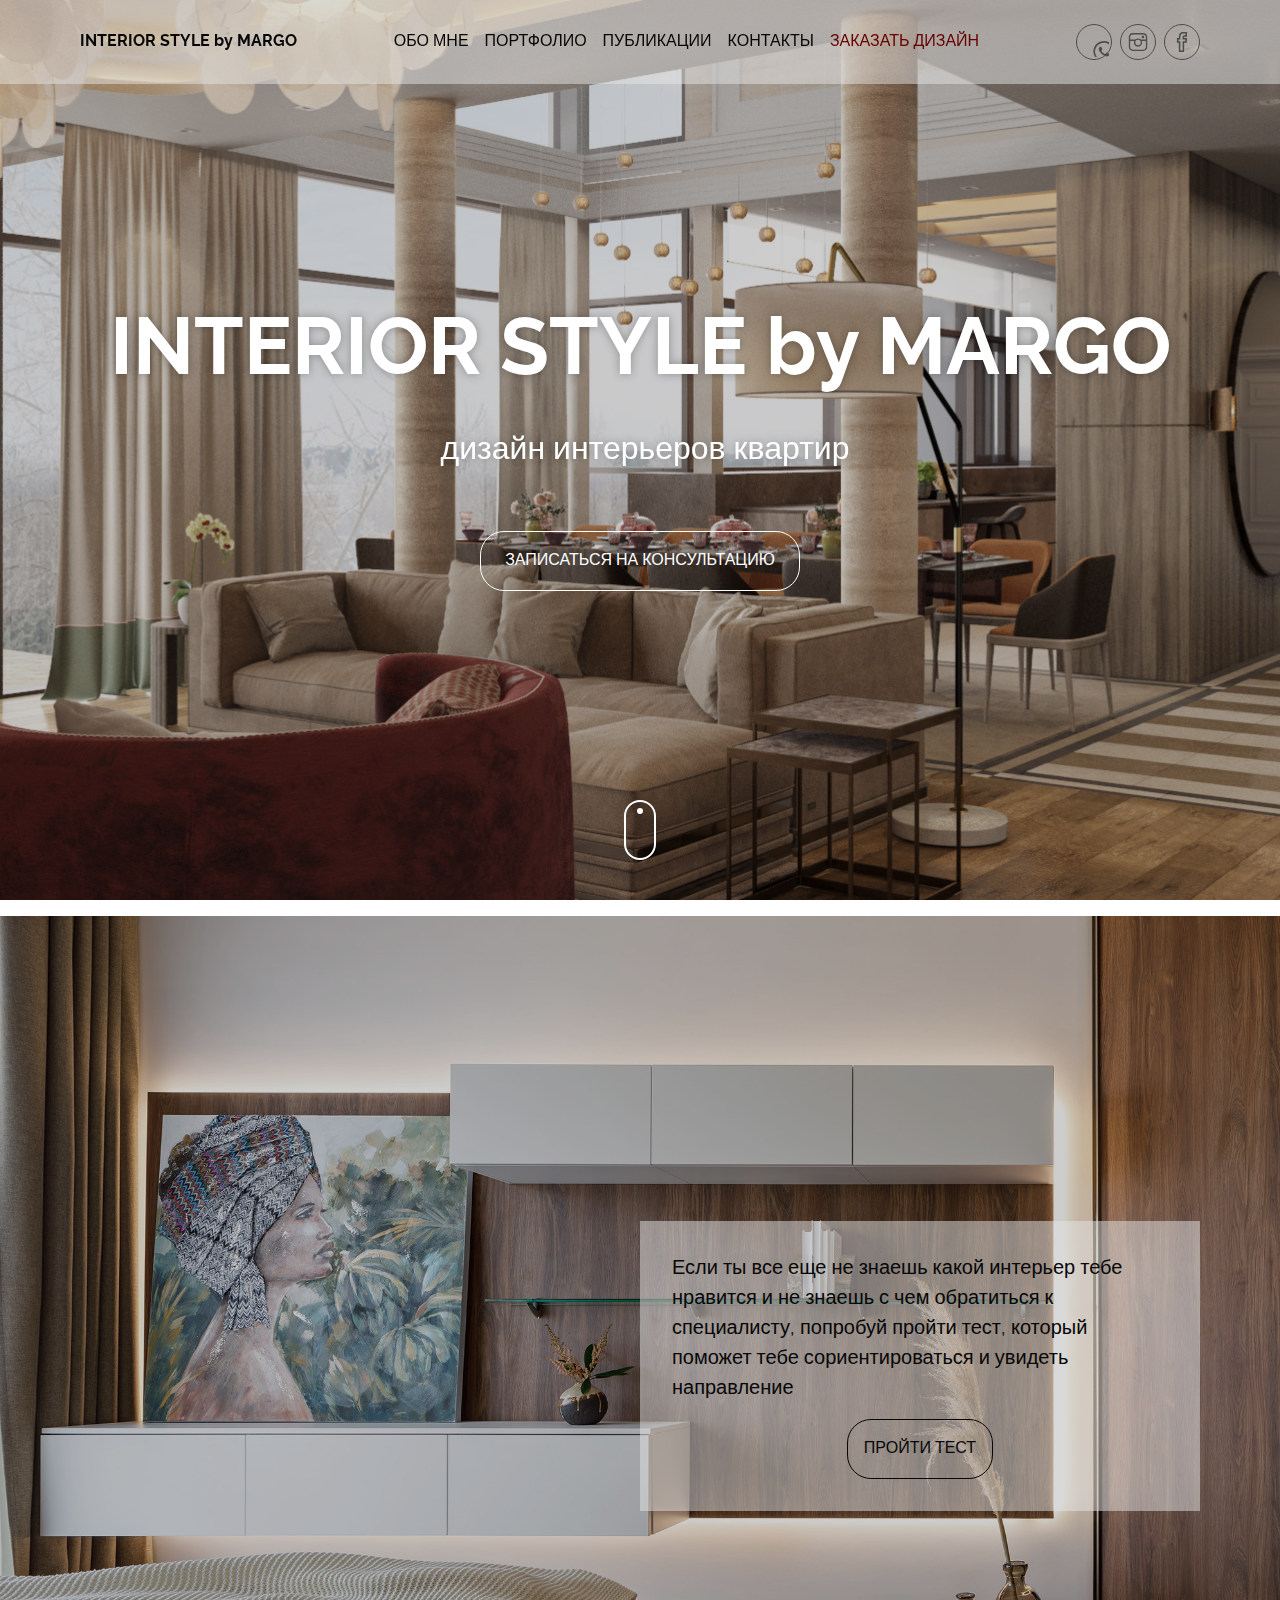
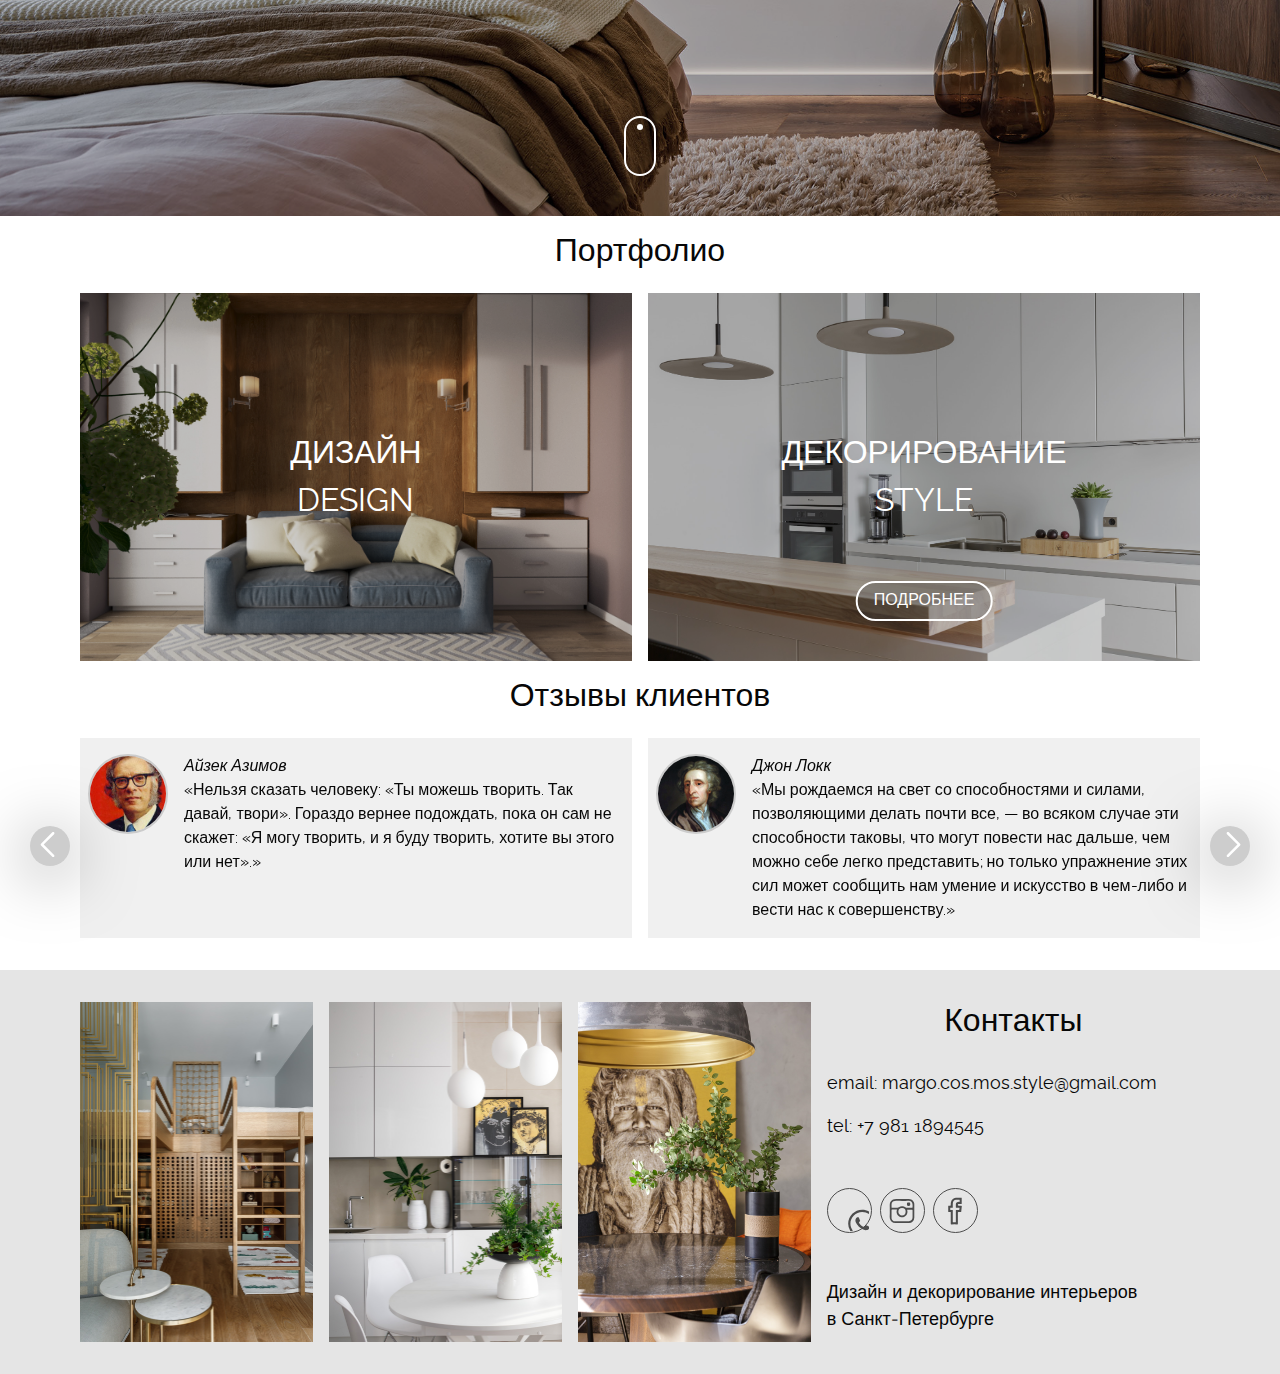
==== commit c5879046: "Wq" ====
--- a/index.html
+++ b/index.html
@@ -1 +1 @@
-<!DOCTYPE html><html lang="ru"><head><meta charset="UTF-8"><meta name="viewport" content="width=device-width, initial-scale=1.0"><meta http-equiv="X-UA-Compatible" content="ie=edge"><title>Дизайнер интерьеров в СПб Маргарита Мережнюк</title><link href="https://fonts.googleapis.com/css?family=Open+Sans|Roboto:400,700&amp;display=swap&amp;subset=cyrillic-ext" rel="stylesheet"><link rel="stylesheet" href="main.5ed972f4.css"></head><body><header class="header header--homepage"><div class="header__inner container"><div class="header__content"><a class="header__logo" href="index.html"><span>INTERIOR STYLE by MARGO</span></a><div class="header__contacts socials"><li class="socials__item"><a class="socials__link socials__link--wa" href="https://wa.me/79811894545" target="_blank"><svg width="30" height="30"><path d="M35.467 24.457c0 5.775-4.718 10.457-10.54 10.457a10.57 10.57 0 01-5.093-1.3L14 35.467l1.902-5.612a10.35 10.35 0 01-1.511-5.398C14.39 18.682 19.108 14 24.929 14c5.82.001 10.538 4.682 10.538 10.457zm-10.54-8.79c-4.885 0-8.86 3.944-8.86 8.792 0 1.924.628 3.705 1.688 5.154l-1.106 3.264 3.404-1.082a8.858 8.858 0 004.874 1.454c4.885 0 8.86-3.943 8.86-8.792.002-4.846-3.974-8.79-8.86-8.79zm5.323 11.199c-.066-.106-.238-.17-.496-.299-.257-.129-1.529-.748-1.765-.832-.238-.086-.41-.13-.582.127-.17.257-.666.834-.818 1.006-.15.172-.3.193-.559.067-.258-.13-1.091-.4-2.078-1.272-.768-.68-1.287-1.519-1.437-1.775-.151-.257-.015-.395.113-.523.116-.115.258-.3.388-.45.13-.149.172-.255.258-.426.085-.172.042-.32-.021-.45-.065-.129-.58-1.389-.797-1.902-.215-.512-.43-.428-.581-.428-.15 0-.323-.02-.495-.02s-.452.062-.688.318-.904.877-.904 2.138c0 1.263.925 2.48 1.054 2.651.13.17 1.788 2.843 4.414 3.87 2.627 1.025 2.627.683 3.1.64.475-.044 1.53-.62 1.743-1.218.216-.6.216-1.115.15-1.222z"/></svg><span class="visually-hidden">+7 981 1894545</span></a></li><li class="socials__item"><a class="socials__link socials__link--insta" href="https://www.instagram.com/cos.mos.style/" target="_blank"><svg width="30" height="30"><path d="M73.7 117.45h-25c-10.19 0-18.06-6.44-19.83-16.42-.83-4.66-.57-9.41-.4-14.12 0-1 .17-2 .17-3 0-10.68.05-21.36-.23-32a23.3 23.3 0 011.82-10.55c3.11-6.67 8.32-10.41 15.55-11.44a58 58 0 018.3-.35h43.56c8.95 0 15.5 3.84 19.46 11.93a17.89 17.89 0 011.62 7.91q.08 24.08 0 48.16a19.6 19.6 0 01-20.07 19.86zm-.23-6.45h24.8a13.56 13.56 0 0010.36-4.17c2.67-2.86 3.58-6.34 3.64-10.08.1-5.55 0-11.1 0-16.65v-9.74c0-1-.22-1.8-1.42-1.8h-17.3c-.91 0-1.33.4-1 1.35.15.45.27.91.39 1.36 3.67 13.45-8.39 27.04-22.21 24.84-10.11-1.6-20.18-12.27-16.26-25.49.66-2.23.56-2.36-1.67-2.36-5.14 0-10.28.07-15.41 0-1.86 0-2.27.64-2.26 2.36.07 9.27 0 18.54 0 27.81a10.4 10.4 0 00.22 2.28 13.1 13.1 0 0013.1 10.33c8.36 0 16.69-.04 25.02-.04zm.2-74.68c-8.86 0-17.71-.09-26.57 0a12.53 12.53 0 00-11.94 12.19c0 3.72.06 7.44 0 11.16 0 1.65.55 2.14 2.15 2.13 6.49-.07 13-.08 19.48 0a8.14 8.14 0 005.06-1.67 19.62 19.62 0 0113.66-3.78 20.48 20.48 0 0110 3.8 7.19 7.19 0 004.22 1.61h20.9c1.16 0 1.74-.36 1.72-1.63 0-3.31.09-6.62 0-9.92-.39-9.75-6.43-14.24-14.68-14-8.05.3-16.03.12-24 .12zm.18 26.54a13.51 13.51 0 00-13.73 13.1c-.14 7.15 6.19 13.74 13.22 13.77A13.48 13.48 0 0086.87 76.3a13.08 13.08 0 00-13.02-13.43z"/><path d="M91.77 48.51c0-5.4.44-5.79 5.8-5.88s6.07.48 6.23 6.55a9.07 9.07 0 01-.17 1.58c-.47 3.05-1.31 3.85-4.38 3.91a24.85 24.85 0 01-4.76-.16 3 3 0 01-2.71-3.15c-.04-.92-.01-1.85-.01-2.85z"/></svg><span class="visually-hidden">cos.mos.style</span></a></li><li class="socials__item"><a class="socials__link socials__link--fb" href="#" target="_blank"><svg width="30" height="30"><path class="cls-1" d="M84.11 100.06v20.07c0 1.8-.47 2.55-2.4 2.53q-10.71-.13-21.43 0c-1.93 0-2.42-.73-2.41-2.53.05-13.31 0-26.62 0-39.94 0-2.79 0-2.79-2.84-2.8h-4.48c-1.34 0-2.05-.48-2-1.93V55.98c0-1.45.7-2 2-1.94 1.62 0 3.25-.09 4.87 0 1.84.13 2.57-.53 2.48-2.43a43.28 43.28 0 01.68-10.27c1.89-9.47 8.34-15.43 17.97-16.54 6.6-.76 13.23-.25 19.85-.4 1.21 0 1.78.49 1.77 1.74v19.68c0 1.46-.72 1.94-2.05 1.93-3.25 0-6.5.06-9.74 0-1.66 0-2.33.51-2.29 2.24.1 4.49-.34 4 3.93 4.06h8.57c1.55 0 2.08.64 1.92 2.14q-1 9.67-2 19.36c-.14 1.4-.86 1.89-2.19 1.87-2.66 0-5.33.06-8 0-1.68-.06-2.29.52-2.28 2.24.12 6.76.08 13.58.07 20.4zM65.4 92.51v19.86c0 2.75 0 2.75 2.65 2.76h5.26c3.34 0 3.34 0 3.34-3.44V72.35c0-2.58.16-2.73 2.78-2.74s5.45 0 8.18 0c1.28 0 1.94-.48 2.05-1.76.09-1.1.22-2.19.36-3.29.35-2.78.32-2.82-2.55-2.82h-8.76c-1.32 0-2.09-.43-2.07-1.9 0-3.89-.1-7.8.08-11.68.21-4.65 2.74-7.2 7.34-7.91a28.1 28.1 0 014.85-.28c1.21 0 1.81-.47 1.78-1.73v-4.67c0-1.25-.54-1.72-1.76-1.74a86.24 86.24 0 00-11.86.44 12.41 12.41 0 00-8.23 4c-2.57 3-3.27 6.6-3.4 10.33-.15 4.34-.08 8.7 0 13 0 1.49-.6 2.14-2.08 2.11h-5.45c-1.33 0-1.89.55-1.85 1.87s.06 2.73 0 4.09.62 2 2 1.91c1.56-.06 3.12 0 4.67 0 2.49 0 2.69.2 2.69 2.64l-.02 20.29z"/></svg><span class="visually-hidden">Маргарита Мережнюк</span></a></li></div><div class="header__btn"><button class="hamburger menu__btn" type="button"><span class="hamburger__icon"></span><span class="visually-hidden">Открыть меню</span></button></div><nav class="header__menu menu"><ul class="menu__list"><li class="menu__item"><a class="menu__link" href="about.html">Обо мне</a></li><li class="menu__item"><a class="menu__link">Портфолио</a><ul class="menu__dd"><li class="menu__item menu__item--dd"><a class="menu__link" href="design.html">Дизайн</a></li><li class="menu__item menu__item--dd"><a class="menu__link" href="design.html">Декорирование</a></li></ul></li><li class="menu__item"><a class="menu__link" href="press.html">Публикации</a></li><li class="menu__item"><a class="menu__link" href="#">Контакты</a></li><li class="menu__item"><a class="menu__link menu__link--accent" href="https://n293225.yclients.com/company:103492">Заказать дизайн</a></li></ul></nav></div></div></header><main><h1 class="visually-hidden">Дизайнер интерьеров в СПб Маргарита Мережнюк</h1><section class="intro"><div class="intro__inner container"><h2 class="heading heading--xl intro__heading">INTERIOR STYLE by MARGO</h2><div class="intro__text glide glide--intro"><div class="glide__track" data-glide-el="track"><ul class="glide__slides"><li class="glide__slide">дизайн интерьеров квартир</li><li class="glide__slide">декорирование</li><li class="glide__slide">архитектурное проектирование</li></ul></div><a class="intro__btn btn btn--diagonal" href="#">записаться на консультацию</a></div></div><div class="scroll"><div class="scroll__pin"></div></div></section><section class="survey"><div class="survey__inner container"><h2 class="visually-hidden">Опрос "Выбери стиль интерьера"</h2><div class="survey__block"><p>Если ты все еще не знаешь какой интерьер тебе нравится и не знаешь с чем обратиться к специалисту, попробуй пройти тест, который поможет тебе сориентироваться и увидеть направление</p><a class="survey__btn btn btn--diagonal" href="#">пройти тест</a></div></div><div class="scroll"><div class="scroll__pin"></div></div></section><section class="portfolio"><div class="portfolio__inner container"><h2 class="heading heading--l">Портфолио</h2><div class="portfolio__content"><a class="portfolio__block portfolio__block--design" href="#"><p class="portfolio__text"><span>дизайн</span><span>design</span></p><img src="design_bg.2ac6108e.jpg" alt="дизайн интерьера"></a><a class="portfolio__block portfolio__block--decor" href="#"><p class="portfolio__text"><span>декорирование</span><span>style</span></p><span class="portfolio__btn btn btn--primary" href="#">Подробнее</span><img src="decor_bg.b45583af.jpg" alt="декор интерьера"></a></div></div></section><section class="feedback"><div class="feedback__inner container"><h2 class="heading heading--l">Отзывы клиентов</h2><div class="glide glide--feedback"><div class="glide__track" data-glide-el="track"><ul class="feedback__list glide__slides"><li class="feedback__item glide__slide"><div class="feedback__user"><img src="user1.a29a6b48.jpg" alt="Отзыв клиента"></div><div class="feedback__text"><em>Айзек Азимов</em><q>Нельзя сказать человеку: «Ты можешь творить. Так давай, твори». Гораздо вернее подождать, пока он сам не скажет: «Я могу творить, и я буду творить, хотите вы этого или нет».</q></div></li><li class="feedback__item glide__slide"><div class="feedback__user"><img src="user2.21f79a23.jpg" alt="Отзыв клиента"></div><div class="feedback__text"><em>Джон Локк</em><q>Мы рождаемся на свет со способностями и силами, позволяющими делать почти все, — во всяком случае эти способности таковы, что могут повести нас дальше, чем можно себе легко представить; но только упражнение этих сил может сообщить нам умение и искусство в чем-либо и вести нас к совершенству.</q></div></li><li class="feedback__item glide__slide"><div class="feedback__user"><img src="user3.478c17af.jpg" alt="Отзыв клиента"></div><div class="feedback__text"><em>Альберт Эйнштейн</em><q>Секрет творчества состоит в умении скрывать источники своего вдохновения.</q></div></li><li class="feedback__item glide__slide"><div class="feedback__user"><img src="user4.31643041.jpg" alt="Отзыв клиента"></div><div class="feedback__text"><em>Фридрих Ницше</em><q>Кто творит, тот любит в этом самого себя; поэтому ему приходится глубочайшим образом и ненавидеть самого себя — в этой ненависти он не знает меры.</q></div></li></ul></div><div class="glide__arrows" data-glide-el="controls"><button class="glide__arrow glide__arrow--left" data-glide-dir="&lt;"><span class="visually-hidden">prev</span><svg width="25" height="25" viewBox="0 0 240 240"><path d="M57.633 129.007L165.93 237.268c4.752 4.74 12.451 4.74 17.215 0 4.752-4.74 4.752-12.439 0-17.179l-99.707-99.671 99.695-99.671c4.752-4.74 4.752-12.439 0-17.191-4.752-4.74-12.463-4.74-17.215 0L57.621 111.816c-4.679 4.691-4.679 12.511.012 17.191z"/></svg></button><button class="glide__arrow glide__arrow--right" data-glide-dir="&gt;"><span class="visually-hidden">next</span><svg width="25" height="25" viewBox="0 0 240 240"><path d="M183.189 111.816L74.892 3.555c-4.752-4.74-12.451-4.74-17.215 0-4.752 4.74-4.752 12.439 0 17.179l99.707 99.671-99.695 99.671c-4.752 4.74-4.752 12.439 0 17.191 4.752 4.74 12.463 4.74 17.215 0l108.297-108.261c4.68-4.691 4.68-12.511-.012-17.19z"/></svg></button></div></div></div></section></main><footer class="footer"><div class="container footer__inner"><div class="footer__block footer__block--l"><ul class="footer__pics"><li><img src="footer3.1924f836.jpg" alt="Фото стильного интерьера в СПб"></li><li><img src="footer2.19a45ef6.jpg" alt="Фото стильного интерьера в СПб"></li><li><img src="footer1.c38f30c1.jpg" alt="Фото стильного интерьера в СПб"></li></ul></div><div class="footer__block footer__block--clmn"><h3 class="heading heading--l">Контакты</h3><p><span>email:&nbsp;</span><a class="footer__link" href="mailto:margo.cos.mos.style@gmail.com">margo.cos.mos.style@gmail.com</a></p><p><span>tel:&nbsp;</span><a class="footer__link" href="tel:+7981189454">+7 981 1894545</a></p><ul class="socials socials--footer"><li class="socials__item"><a class="socials__link socials__link--wa" href="https://wa.me/79811894545" target="_blank"><svg width="40" height="40"><path d="M35.467 24.457c0 5.775-4.718 10.457-10.54 10.457a10.57 10.57 0 01-5.093-1.3L14 35.467l1.902-5.612a10.35 10.35 0 01-1.511-5.398C14.39 18.682 19.108 14 24.929 14c5.82.001 10.538 4.682 10.538 10.457zm-10.54-8.79c-4.885 0-8.86 3.944-8.86 8.792 0 1.924.628 3.705 1.688 5.154l-1.106 3.264 3.404-1.082a8.858 8.858 0 004.874 1.454c4.885 0 8.86-3.943 8.86-8.792.002-4.846-3.974-8.79-8.86-8.79zm5.323 11.199c-.066-.106-.238-.17-.496-.299-.257-.129-1.529-.748-1.765-.832-.238-.086-.41-.13-.582.127-.17.257-.666.834-.818 1.006-.15.172-.3.193-.559.067-.258-.13-1.091-.4-2.078-1.272-.768-.68-1.287-1.519-1.437-1.775-.151-.257-.015-.395.113-.523.116-.115.258-.3.388-.45.13-.149.172-.255.258-.426.085-.172.042-.32-.021-.45-.065-.129-.58-1.389-.797-1.902-.215-.512-.43-.428-.581-.428-.15 0-.323-.02-.495-.02s-.452.062-.688.318-.904.877-.904 2.138c0 1.263.925 2.48 1.054 2.651.13.17 1.788 2.843 4.414 3.87 2.627 1.025 2.627.683 3.1.64.475-.044 1.53-.62 1.743-1.218.216-.6.216-1.115.15-1.222z"/></svg><span class="visually-hidden">+7 981 1894545</span></a></li><li class="socials__item"><a class="socials__link socials__link--insta" href="https://www.instagram.com/cos.mos.style/" target="_blank"><svg width="40" height="40"><path d="M73.7 117.45h-25c-10.19 0-18.06-6.44-19.83-16.42-.83-4.66-.57-9.41-.4-14.12 0-1 .17-2 .17-3 0-10.68.05-21.36-.23-32a23.3 23.3 0 011.82-10.55c3.11-6.67 8.32-10.41 15.55-11.44a58 58 0 018.3-.35h43.56c8.95 0 15.5 3.84 19.46 11.93a17.89 17.89 0 011.62 7.91q.08 24.08 0 48.16a19.6 19.6 0 01-20.07 19.86zm-.23-6.45h24.8a13.56 13.56 0 0010.36-4.17c2.67-2.86 3.58-6.34 3.64-10.08.1-5.55 0-11.1 0-16.65v-9.74c0-1-.22-1.8-1.42-1.8h-17.3c-.91 0-1.33.4-1 1.35.15.45.27.91.39 1.36 3.67 13.45-8.39 27.04-22.21 24.84-10.11-1.6-20.18-12.27-16.26-25.49.66-2.23.56-2.36-1.67-2.36-5.14 0-10.28.07-15.41 0-1.86 0-2.27.64-2.26 2.36.07 9.27 0 18.54 0 27.81a10.4 10.4 0 00.22 2.28 13.1 13.1 0 0013.1 10.33c8.36 0 16.69-.04 25.02-.04zm.2-74.68c-8.86 0-17.71-.09-26.57 0a12.53 12.53 0 00-11.94 12.19c0 3.72.06 7.44 0 11.16 0 1.65.55 2.14 2.15 2.13 6.49-.07 13-.08 19.48 0a8.14 8.14 0 005.06-1.67 19.62 19.62 0 0113.66-3.78 20.48 20.48 0 0110 3.8 7.19 7.19 0 004.22 1.61h20.9c1.16 0 1.74-.36 1.72-1.63 0-3.31.09-6.62 0-9.92-.39-9.75-6.43-14.24-14.68-14-8.05.3-16.03.12-24 .12zm.18 26.54a13.51 13.51 0 00-13.73 13.1c-.14 7.15 6.19 13.74 13.22 13.77A13.48 13.48 0 0086.87 76.3a13.08 13.08 0 00-13.02-13.43z"/><path d="M91.77 48.51c0-5.4.44-5.79 5.8-5.88s6.07.48 6.23 6.55a9.07 9.07 0 01-.17 1.58c-.47 3.05-1.31 3.85-4.38 3.91a24.85 24.85 0 01-4.76-.16 3 3 0 01-2.71-3.15c-.04-.92-.01-1.85-.01-2.85z"/></svg><span class="visually-hidden">cos.mos.style</span></a></li><li class="socials__item"><a class="socials__link socials__link--fb" href="#" target="_blank"><svg width="40" height="40"><path class="cls-1" d="M84.11 100.06v20.07c0 1.8-.47 2.55-2.4 2.53q-10.71-.13-21.43 0c-1.93 0-2.42-.73-2.41-2.53.05-13.31 0-26.62 0-39.94 0-2.79 0-2.79-2.84-2.8h-4.48c-1.34 0-2.05-.48-2-1.93V55.98c0-1.45.7-2 2-1.94 1.62 0 3.25-.09 4.87 0 1.84.13 2.57-.53 2.48-2.43a43.28 43.28 0 01.68-10.27c1.89-9.47 8.34-15.43 17.97-16.54 6.6-.76 13.23-.25 19.85-.4 1.21 0 1.78.49 1.77 1.74v19.68c0 1.46-.72 1.94-2.05 1.93-3.25 0-6.5.06-9.74 0-1.66 0-2.33.51-2.29 2.24.1 4.49-.34 4 3.93 4.06h8.57c1.55 0 2.08.64 1.92 2.14q-1 9.67-2 19.36c-.14 1.4-.86 1.89-2.19 1.87-2.66 0-5.33.06-8 0-1.68-.06-2.29.52-2.28 2.24.12 6.76.08 13.58.07 20.4zM65.4 92.51v19.86c0 2.75 0 2.75 2.65 2.76h5.26c3.34 0 3.34 0 3.34-3.44V72.35c0-2.58.16-2.73 2.78-2.74s5.45 0 8.18 0c1.28 0 1.94-.48 2.05-1.76.09-1.1.22-2.19.36-3.29.35-2.78.32-2.82-2.55-2.82h-8.76c-1.32 0-2.09-.43-2.07-1.9 0-3.89-.1-7.8.08-11.68.21-4.65 2.74-7.2 7.34-7.91a28.1 28.1 0 014.85-.28c1.21 0 1.81-.47 1.78-1.73v-4.67c0-1.25-.54-1.72-1.76-1.74a86.24 86.24 0 00-11.86.44 12.41 12.41 0 00-8.23 4c-2.57 3-3.27 6.6-3.4 10.33-.15 4.34-.08 8.7 0 13 0 1.49-.6 2.14-2.08 2.11h-5.45c-1.33 0-1.89.55-1.85 1.87s.06 2.73 0 4.09.62 2 2 1.91c1.56-.06 3.12 0 4.67 0 2.49 0 2.69.2 2.69 2.64l-.02 20.29z"/></svg><span class="visually-hidden">Маргарита Мережнюк</span></a></li></ul><p class="footer__text">Дизайн и&nbsp;декорирование интерьеров в&nbsp;Санкт&#8209;Петербурге</p></div></div></footer><script src="main.004a80d8.js"></script></body></html>+<!DOCTYPE html><html lang="ru"><head><meta charset="UTF-8"><meta name="viewport" content="width=device-width, initial-scale=1.0"><meta http-equiv="X-UA-Compatible" content="ie=edge"><title>Дизайнер интерьеров в СПб Маргарита Мережнюк</title><link href="https://fonts.googleapis.com/css?family=Open+Sans|Roboto:400,700&amp;display=swap&amp;subset=cyrillic-ext" rel="stylesheet"><link rel="stylesheet" href="main.5ed972f4.css"></head><body><header class="header header--homepage"><div class="header__inner container"><div class="header__content"><a class="header__logo" href="index.html"><span>INTERIOR STYLE by MARGO</span></a><div class="header__contacts socials"><li class="socials__item"><a class="socials__link socials__link--wa" href="https://wa.me/79811894545" target="_blank"><svg width="30" height="30"><path d="M35.467 24.457c0 5.775-4.718 10.457-10.54 10.457a10.57 10.57 0 01-5.093-1.3L14 35.467l1.902-5.612a10.35 10.35 0 01-1.511-5.398C14.39 18.682 19.108 14 24.929 14c5.82.001 10.538 4.682 10.538 10.457zm-10.54-8.79c-4.885 0-8.86 3.944-8.86 8.792 0 1.924.628 3.705 1.688 5.154l-1.106 3.264 3.404-1.082a8.858 8.858 0 004.874 1.454c4.885 0 8.86-3.943 8.86-8.792.002-4.846-3.974-8.79-8.86-8.79zm5.323 11.199c-.066-.106-.238-.17-.496-.299-.257-.129-1.529-.748-1.765-.832-.238-.086-.41-.13-.582.127-.17.257-.666.834-.818 1.006-.15.172-.3.193-.559.067-.258-.13-1.091-.4-2.078-1.272-.768-.68-1.287-1.519-1.437-1.775-.151-.257-.015-.395.113-.523.116-.115.258-.3.388-.45.13-.149.172-.255.258-.426.085-.172.042-.32-.021-.45-.065-.129-.58-1.389-.797-1.902-.215-.512-.43-.428-.581-.428-.15 0-.323-.02-.495-.02s-.452.062-.688.318-.904.877-.904 2.138c0 1.263.925 2.48 1.054 2.651.13.17 1.788 2.843 4.414 3.87 2.627 1.025 2.627.683 3.1.64.475-.044 1.53-.62 1.743-1.218.216-.6.216-1.115.15-1.222z"/></svg><span class="visually-hidden">+7 981 1894545</span></a></li><li class="socials__item"><a class="socials__link socials__link--insta" href="https://www.instagram.com/cos.mos.style/" target="_blank"><svg width="30" height="30" viewBox="0 0 147 147"><path d="M73.7 117.45h-25c-10.19 0-18.06-6.44-19.83-16.42-.83-4.66-.57-9.41-.4-14.12 0-1 .17-2 .17-3 0-10.68.05-21.36-.23-32a23.3 23.3 0 011.82-10.55c3.11-6.67 8.32-10.41 15.55-11.44a58 58 0 018.3-.35h43.56c8.95 0 15.5 3.84 19.46 11.93a17.89 17.89 0 011.62 7.91q.08 24.08 0 48.16a19.6 19.6 0 01-20.07 19.86zm-.23-6.45h24.8a13.56 13.56 0 0010.36-4.17c2.67-2.86 3.58-6.34 3.64-10.08.1-5.55 0-11.1 0-16.65v-9.74c0-1-.22-1.8-1.42-1.8h-17.3c-.91 0-1.33.4-1 1.35.15.45.27.91.39 1.36 3.67 13.45-8.39 27.04-22.21 24.84-10.11-1.6-20.18-12.27-16.26-25.49.66-2.23.56-2.36-1.67-2.36-5.14 0-10.28.07-15.41 0-1.86 0-2.27.64-2.26 2.36.07 9.27 0 18.54 0 27.81a10.4 10.4 0 00.22 2.28 13.1 13.1 0 0013.1 10.33c8.36 0 16.69-.04 25.02-.04zm.2-74.68c-8.86 0-17.71-.09-26.57 0a12.53 12.53 0 00-11.94 12.19c0 3.72.06 7.44 0 11.16 0 1.65.55 2.14 2.15 2.13 6.49-.07 13-.08 19.48 0a8.14 8.14 0 005.06-1.67 19.62 19.62 0 0113.66-3.78 20.48 20.48 0 0110 3.8 7.19 7.19 0 004.22 1.61h20.9c1.16 0 1.74-.36 1.72-1.63 0-3.31.09-6.62 0-9.92-.39-9.75-6.43-14.24-14.68-14-8.05.3-16.03.12-24 .12zm.18 26.54a13.51 13.51 0 00-13.73 13.1c-.14 7.15 6.19 13.74 13.22 13.77A13.48 13.48 0 0086.87 76.3a13.08 13.08 0 00-13.02-13.43z"/><path d="M91.77 48.51c0-5.4.44-5.79 5.8-5.88s6.07.48 6.23 6.55a9.07 9.07 0 01-.17 1.58c-.47 3.05-1.31 3.85-4.38 3.91a24.85 24.85 0 01-4.76-.16 3 3 0 01-2.71-3.15c-.04-.92-.01-1.85-.01-2.85z"/></svg><span class="visually-hidden">cos.mos.style</span></a></li><li class="socials__item"><a class="socials__link socials__link--fb" href="#" target="_blank"><svg width="30" height="30" viewBox="0 0 147 147"><path class="cls-1" d="M84.11 100.06v20.07c0 1.8-.47 2.55-2.4 2.53q-10.71-.13-21.43 0c-1.93 0-2.42-.73-2.41-2.53.05-13.31 0-26.62 0-39.94 0-2.79 0-2.79-2.84-2.8h-4.48c-1.34 0-2.05-.48-2-1.93V55.98c0-1.45.7-2 2-1.94 1.62 0 3.25-.09 4.87 0 1.84.13 2.57-.53 2.48-2.43a43.28 43.28 0 01.68-10.27c1.89-9.47 8.34-15.43 17.97-16.54 6.6-.76 13.23-.25 19.85-.4 1.21 0 1.78.49 1.77 1.74v19.68c0 1.46-.72 1.94-2.05 1.93-3.25 0-6.5.06-9.74 0-1.66 0-2.33.51-2.29 2.24.1 4.49-.34 4 3.93 4.06h8.57c1.55 0 2.08.64 1.92 2.14q-1 9.67-2 19.36c-.14 1.4-.86 1.89-2.19 1.87-2.66 0-5.33.06-8 0-1.68-.06-2.29.52-2.28 2.24.12 6.76.08 13.58.07 20.4zM65.4 92.51v19.86c0 2.75 0 2.75 2.65 2.76h5.26c3.34 0 3.34 0 3.34-3.44V72.35c0-2.58.16-2.73 2.78-2.74s5.45 0 8.18 0c1.28 0 1.94-.48 2.05-1.76.09-1.1.22-2.19.36-3.29.35-2.78.32-2.82-2.55-2.82h-8.76c-1.32 0-2.09-.43-2.07-1.9 0-3.89-.1-7.8.08-11.68.21-4.65 2.74-7.2 7.34-7.91a28.1 28.1 0 014.85-.28c1.21 0 1.81-.47 1.78-1.73v-4.67c0-1.25-.54-1.72-1.76-1.74a86.24 86.24 0 00-11.86.44 12.41 12.41 0 00-8.23 4c-2.57 3-3.27 6.6-3.4 10.33-.15 4.34-.08 8.7 0 13 0 1.49-.6 2.14-2.08 2.11h-5.45c-1.33 0-1.89.55-1.85 1.87s.06 2.73 0 4.09.62 2 2 1.91c1.56-.06 3.12 0 4.67 0 2.49 0 2.69.2 2.69 2.64l-.02 20.29z"/></svg><span class="visually-hidden">Маргарита Мережнюк</span></a></li></div><div class="header__btn"><button class="hamburger menu__btn" type="button"><span class="hamburger__icon"></span><span class="visually-hidden">Открыть меню</span></button></div><nav class="header__menu menu"><ul class="menu__list"><li class="menu__item"><a class="menu__link" href="about.html">Обо мне</a></li><li class="menu__item"><a class="menu__link">Портфолио</a><ul class="menu__dd"><li class="menu__item menu__item--dd"><a class="menu__link" href="design.html">Дизайн</a></li><li class="menu__item menu__item--dd"><a class="menu__link" href="design.html">Декорирование</a></li></ul></li><li class="menu__item"><a class="menu__link" href="press.html">Публикации</a></li><li class="menu__item"><a class="menu__link" href="#">Контакты</a></li><li class="menu__item"><a class="menu__link menu__link--accent" href="https://n293225.yclients.com/company:103492">Заказать дизайн</a></li></ul></nav></div></div></header><main><h1 class="visually-hidden">Дизайнер интерьеров в СПб Маргарита Мережнюк</h1><section class="intro"><div class="intro__inner container"><h2 class="heading heading--xl intro__heading">INTERIOR STYLE by MARGO</h2><div class="intro__text glide glide--intro"><div class="glide__track" data-glide-el="track"><ul class="glide__slides"><li class="glide__slide">дизайн интерьеров квартир</li><li class="glide__slide">декорирование</li><li class="glide__slide">архитектурное проектирование</li></ul></div><a class="intro__btn btn btn--diagonal" href="#">записаться на консультацию</a></div></div><div class="scroll"><div class="scroll__pin"></div></div></section><section class="survey"><div class="survey__inner container"><h2 class="visually-hidden">Опрос "Выбери стиль интерьера"</h2><div class="survey__block"><p>Если ты все еще не знаешь какой интерьер тебе нравится и не знаешь с чем обратиться к специалисту, попробуй пройти тест, который поможет тебе сориентироваться и увидеть направление</p><a class="survey__btn btn btn--diagonal" href="#">пройти тест</a></div></div><div class="scroll"><div class="scroll__pin"></div></div></section><section class="portfolio"><div class="portfolio__inner container"><h2 class="heading heading--l">Портфолио</h2><div class="portfolio__content"><a class="portfolio__block portfolio__block--design" href="#"><p class="portfolio__text"><span>дизайн</span><span>design</span></p><img src="design_bg.2ac6108e.jpg" alt="дизайн интерьера"></a><a class="portfolio__block portfolio__block--decor" href="#"><p class="portfolio__text"><span>декорирование</span><span>style</span></p><span class="portfolio__btn btn btn--primary" href="#">Подробнее</span><img src="decor_bg.b45583af.jpg" alt="декор интерьера"></a></div></div></section><section class="feedback"><div class="feedback__inner container"><h2 class="heading heading--l">Отзывы клиентов</h2><div class="glide glide--feedback"><div class="glide__track" data-glide-el="track"><ul class="feedback__list glide__slides"><li class="feedback__item glide__slide"><div class="feedback__user"><img src="user1.a29a6b48.jpg" alt="Отзыв клиента"></div><div class="feedback__text"><em>Айзек Азимов</em><q>Нельзя сказать человеку: «Ты можешь творить. Так давай, твори». Гораздо вернее подождать, пока он сам не скажет: «Я могу творить, и я буду творить, хотите вы этого или нет».</q></div></li><li class="feedback__item glide__slide"><div class="feedback__user"><img src="user2.21f79a23.jpg" alt="Отзыв клиента"></div><div class="feedback__text"><em>Джон Локк</em><q>Мы рождаемся на свет со способностями и силами, позволяющими делать почти все, — во всяком случае эти способности таковы, что могут повести нас дальше, чем можно себе легко представить; но только упражнение этих сил может сообщить нам умение и искусство в чем-либо и вести нас к совершенству.</q></div></li><li class="feedback__item glide__slide"><div class="feedback__user"><img src="user3.478c17af.jpg" alt="Отзыв клиента"></div><div class="feedback__text"><em>Альберт Эйнштейн</em><q>Секрет творчества состоит в умении скрывать источники своего вдохновения.</q></div></li><li class="feedback__item glide__slide"><div class="feedback__user"><img src="user4.31643041.jpg" alt="Отзыв клиента"></div><div class="feedback__text"><em>Фридрих Ницше</em><q>Кто творит, тот любит в этом самого себя; поэтому ему приходится глубочайшим образом и ненавидеть самого себя — в этой ненависти он не знает меры.</q></div></li></ul></div><div class="glide__arrows" data-glide-el="controls"><button class="glide__arrow glide__arrow--left" data-glide-dir="&lt;"><span class="visually-hidden">prev</span><svg width="25" height="25" viewBox="0 0 240 240"><path d="M57.633 129.007L165.93 237.268c4.752 4.74 12.451 4.74 17.215 0 4.752-4.74 4.752-12.439 0-17.179l-99.707-99.671 99.695-99.671c4.752-4.74 4.752-12.439 0-17.191-4.752-4.74-12.463-4.74-17.215 0L57.621 111.816c-4.679 4.691-4.679 12.511.012 17.191z"/></svg></button><button class="glide__arrow glide__arrow--right" data-glide-dir="&gt;"><span class="visually-hidden">next</span><svg width="25" height="25" viewBox="0 0 240 240"><path d="M183.189 111.816L74.892 3.555c-4.752-4.74-12.451-4.74-17.215 0-4.752 4.74-4.752 12.439 0 17.179l99.707 99.671-99.695 99.671c-4.752 4.74-4.752 12.439 0 17.191 4.752 4.74 12.463 4.74 17.215 0l108.297-108.261c4.68-4.691 4.68-12.511-.012-17.19z"/></svg></button></div></div></div></section></main><footer class="footer"><div class="container footer__inner"><div class="footer__block footer__block--l"><ul class="footer__pics"><li><img src="footer3.1924f836.jpg" alt="Фото стильного интерьера в СПб"></li><li><img src="footer2.19a45ef6.jpg" alt="Фото стильного интерьера в СПб"></li><li><img src="footer1.c38f30c1.jpg" alt="Фото стильного интерьера в СПб"></li></ul></div><div class="footer__block footer__block--clmn"><h3 class="heading heading--l">Контакты</h3><p><span>email:&nbsp;</span><a class="footer__link" href="mailto:margo.cos.mos.style@gmail.com">margo.cos.mos.style@gmail.com</a></p><p><span>tel:&nbsp;</span><a class="footer__link" href="tel:+7981189454">+7 981 1894545</a></p><ul class="socials socials--footer"><li class="socials__item"><a class="socials__link socials__link--wa" href="https://wa.me/79811894545" target="_blank"><svg width="40" height="40" viewBox="0 0 30 30"><path d="M35.467 24.457c0 5.775-4.718 10.457-10.54 10.457a10.57 10.57 0 01-5.093-1.3L14 35.467l1.902-5.612a10.35 10.35 0 01-1.511-5.398C14.39 18.682 19.108 14 24.929 14c5.82.001 10.538 4.682 10.538 10.457zm-10.54-8.79c-4.885 0-8.86 3.944-8.86 8.792 0 1.924.628 3.705 1.688 5.154l-1.106 3.264 3.404-1.082a8.858 8.858 0 004.874 1.454c4.885 0 8.86-3.943 8.86-8.792.002-4.846-3.974-8.79-8.86-8.79zm5.323 11.199c-.066-.106-.238-.17-.496-.299-.257-.129-1.529-.748-1.765-.832-.238-.086-.41-.13-.582.127-.17.257-.666.834-.818 1.006-.15.172-.3.193-.559.067-.258-.13-1.091-.4-2.078-1.272-.768-.68-1.287-1.519-1.437-1.775-.151-.257-.015-.395.113-.523.116-.115.258-.3.388-.45.13-.149.172-.255.258-.426.085-.172.042-.32-.021-.45-.065-.129-.58-1.389-.797-1.902-.215-.512-.43-.428-.581-.428-.15 0-.323-.02-.495-.02s-.452.062-.688.318-.904.877-.904 2.138c0 1.263.925 2.48 1.054 2.651.13.17 1.788 2.843 4.414 3.87 2.627 1.025 2.627.683 3.1.64.475-.044 1.53-.62 1.743-1.218.216-.6.216-1.115.15-1.222z"/></svg><span class="visually-hidden">+7 981 1894545</span></a></li><li class="socials__item"><a class="socials__link socials__link--insta" href="https://www.instagram.com/cos.mos.style/" target="_blank"><svg width="40" height="40" viewBox="0 0 147 147"><path d="M73.7 117.45h-25c-10.19 0-18.06-6.44-19.83-16.42-.83-4.66-.57-9.41-.4-14.12 0-1 .17-2 .17-3 0-10.68.05-21.36-.23-32a23.3 23.3 0 011.82-10.55c3.11-6.67 8.32-10.41 15.55-11.44a58 58 0 018.3-.35h43.56c8.95 0 15.5 3.84 19.46 11.93a17.89 17.89 0 011.62 7.91q.08 24.08 0 48.16a19.6 19.6 0 01-20.07 19.86zm-.23-6.45h24.8a13.56 13.56 0 0010.36-4.17c2.67-2.86 3.58-6.34 3.64-10.08.1-5.55 0-11.1 0-16.65v-9.74c0-1-.22-1.8-1.42-1.8h-17.3c-.91 0-1.33.4-1 1.35.15.45.27.91.39 1.36 3.67 13.45-8.39 27.04-22.21 24.84-10.11-1.6-20.18-12.27-16.26-25.49.66-2.23.56-2.36-1.67-2.36-5.14 0-10.28.07-15.41 0-1.86 0-2.27.64-2.26 2.36.07 9.27 0 18.54 0 27.81a10.4 10.4 0 00.22 2.28 13.1 13.1 0 0013.1 10.33c8.36 0 16.69-.04 25.02-.04zm.2-74.68c-8.86 0-17.71-.09-26.57 0a12.53 12.53 0 00-11.94 12.19c0 3.72.06 7.44 0 11.16 0 1.65.55 2.14 2.15 2.13 6.49-.07 13-.08 19.48 0a8.14 8.14 0 005.06-1.67 19.62 19.62 0 0113.66-3.78 20.48 20.48 0 0110 3.8 7.19 7.19 0 004.22 1.61h20.9c1.16 0 1.74-.36 1.72-1.63 0-3.31.09-6.62 0-9.92-.39-9.75-6.43-14.24-14.68-14-8.05.3-16.03.12-24 .12zm.18 26.54a13.51 13.51 0 00-13.73 13.1c-.14 7.15 6.19 13.74 13.22 13.77A13.48 13.48 0 0086.87 76.3a13.08 13.08 0 00-13.02-13.43z"/><path d="M91.77 48.51c0-5.4.44-5.79 5.8-5.88s6.07.48 6.23 6.55a9.07 9.07 0 01-.17 1.58c-.47 3.05-1.31 3.85-4.38 3.91a24.85 24.85 0 01-4.76-.16 3 3 0 01-2.71-3.15c-.04-.92-.01-1.85-.01-2.85z"/></svg><span class="visually-hidden">cos.mos.style</span></a></li><li class="socials__item"><a class="socials__link socials__link--fb" href="#" target="_blank"><svg width="40" height="40" viewBox="0 0 147 147"><path class="cls-1" d="M84.11 100.06v20.07c0 1.8-.47 2.55-2.4 2.53q-10.71-.13-21.43 0c-1.93 0-2.42-.73-2.41-2.53.05-13.31 0-26.62 0-39.94 0-2.79 0-2.79-2.84-2.8h-4.48c-1.34 0-2.05-.48-2-1.93V55.98c0-1.45.7-2 2-1.94 1.62 0 3.25-.09 4.87 0 1.84.13 2.57-.53 2.48-2.43a43.28 43.28 0 01.68-10.27c1.89-9.47 8.34-15.43 17.97-16.54 6.6-.76 13.23-.25 19.85-.4 1.21 0 1.78.49 1.77 1.74v19.68c0 1.46-.72 1.94-2.05 1.93-3.25 0-6.5.06-9.74 0-1.66 0-2.33.51-2.29 2.24.1 4.49-.34 4 3.93 4.06h8.57c1.55 0 2.08.64 1.92 2.14q-1 9.67-2 19.36c-.14 1.4-.86 1.89-2.19 1.87-2.66 0-5.33.06-8 0-1.68-.06-2.29.52-2.28 2.24.12 6.76.08 13.58.07 20.4zM65.4 92.51v19.86c0 2.75 0 2.75 2.65 2.76h5.26c3.34 0 3.34 0 3.34-3.44V72.35c0-2.58.16-2.73 2.78-2.74s5.45 0 8.18 0c1.28 0 1.94-.48 2.05-1.76.09-1.1.22-2.19.36-3.29.35-2.78.32-2.82-2.55-2.82h-8.76c-1.32 0-2.09-.43-2.07-1.9 0-3.89-.1-7.8.08-11.68.21-4.65 2.74-7.2 7.34-7.91a28.1 28.1 0 014.85-.28c1.21 0 1.81-.47 1.78-1.73v-4.67c0-1.25-.54-1.72-1.76-1.74a86.24 86.24 0 00-11.86.44 12.41 12.41 0 00-8.23 4c-2.57 3-3.27 6.6-3.4 10.33-.15 4.34-.08 8.7 0 13 0 1.49-.6 2.14-2.08 2.11h-5.45c-1.33 0-1.89.55-1.85 1.87s.06 2.73 0 4.09.62 2 2 1.91c1.56-.06 3.12 0 4.67 0 2.49 0 2.69.2 2.69 2.64l-.02 20.29z"/></svg><span class="visually-hidden">Маргарита Мережнюк</span></a></li></ul><p class="footer__text">Дизайн и&nbsp;декорирование интерьеров в&nbsp;Санкт&#8209;Петербурге</p></div></div></footer><script src="main.004a80d8.js"></script></body></html>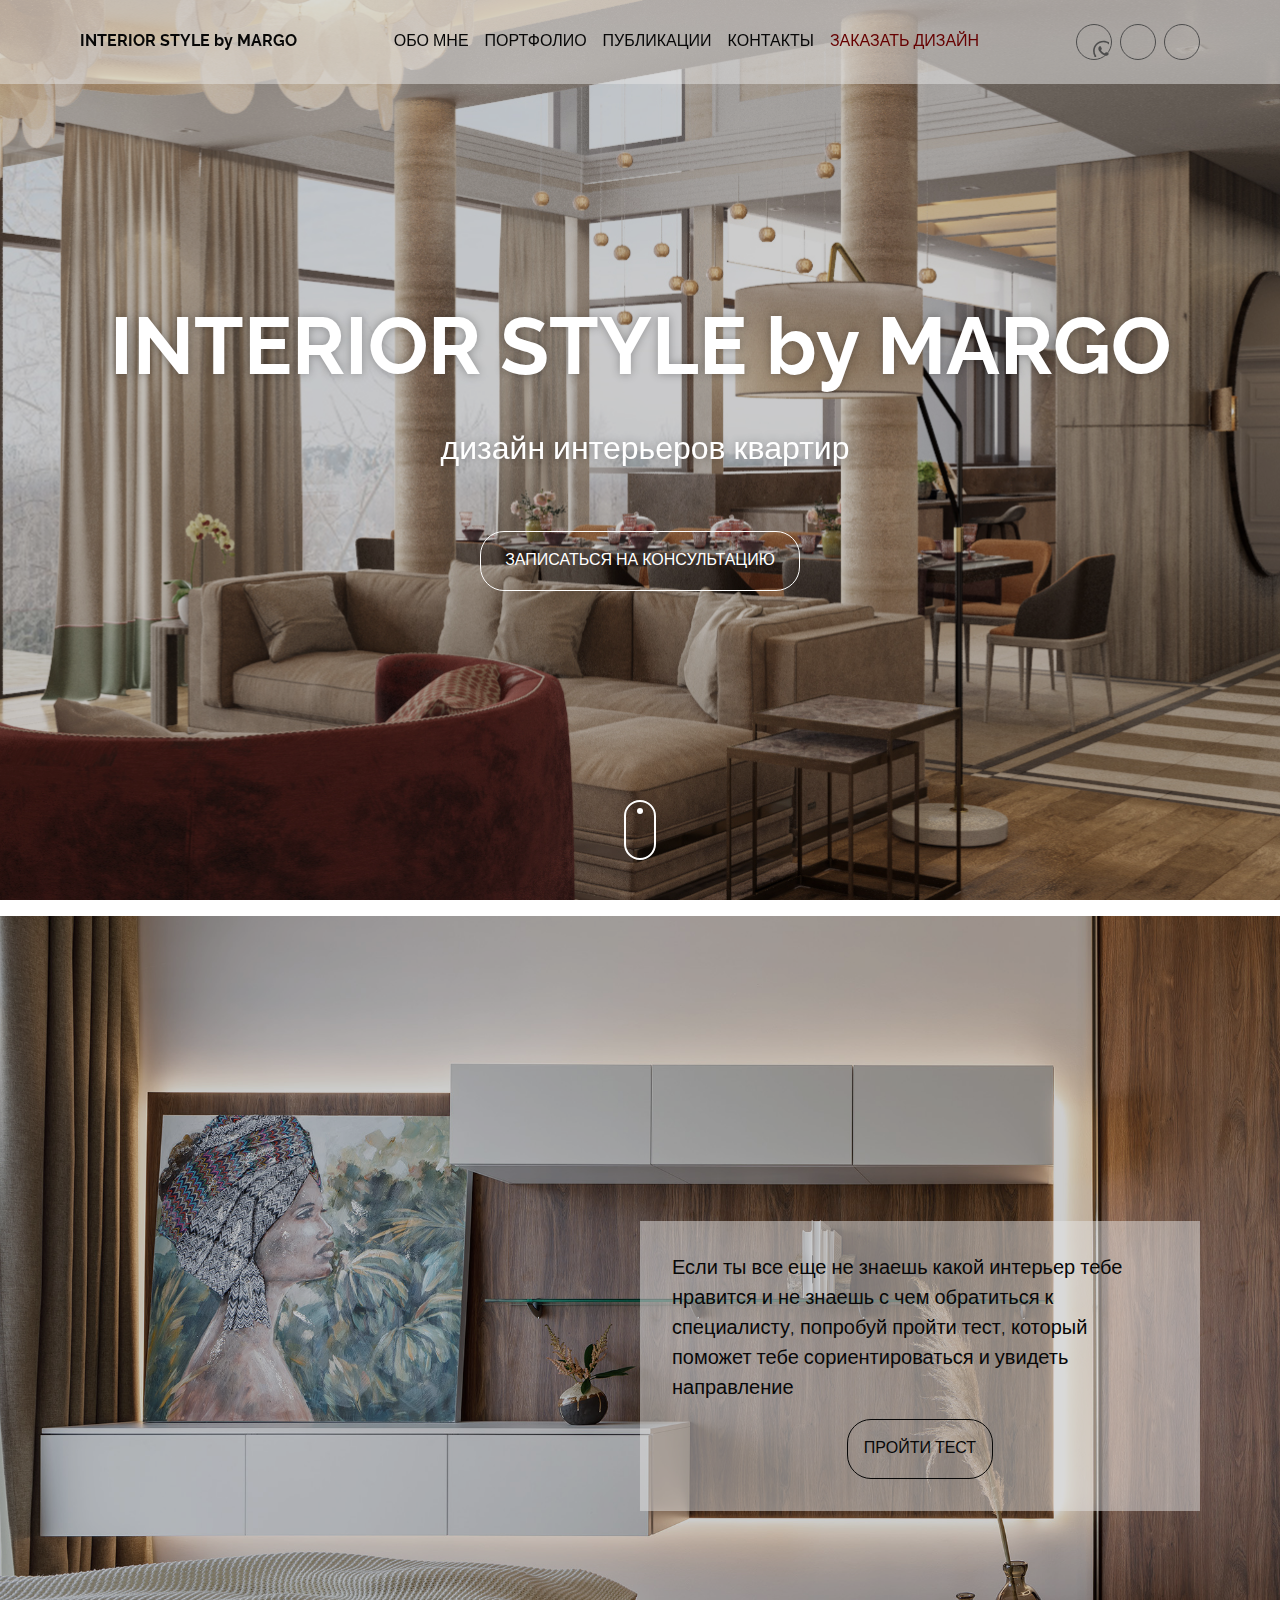
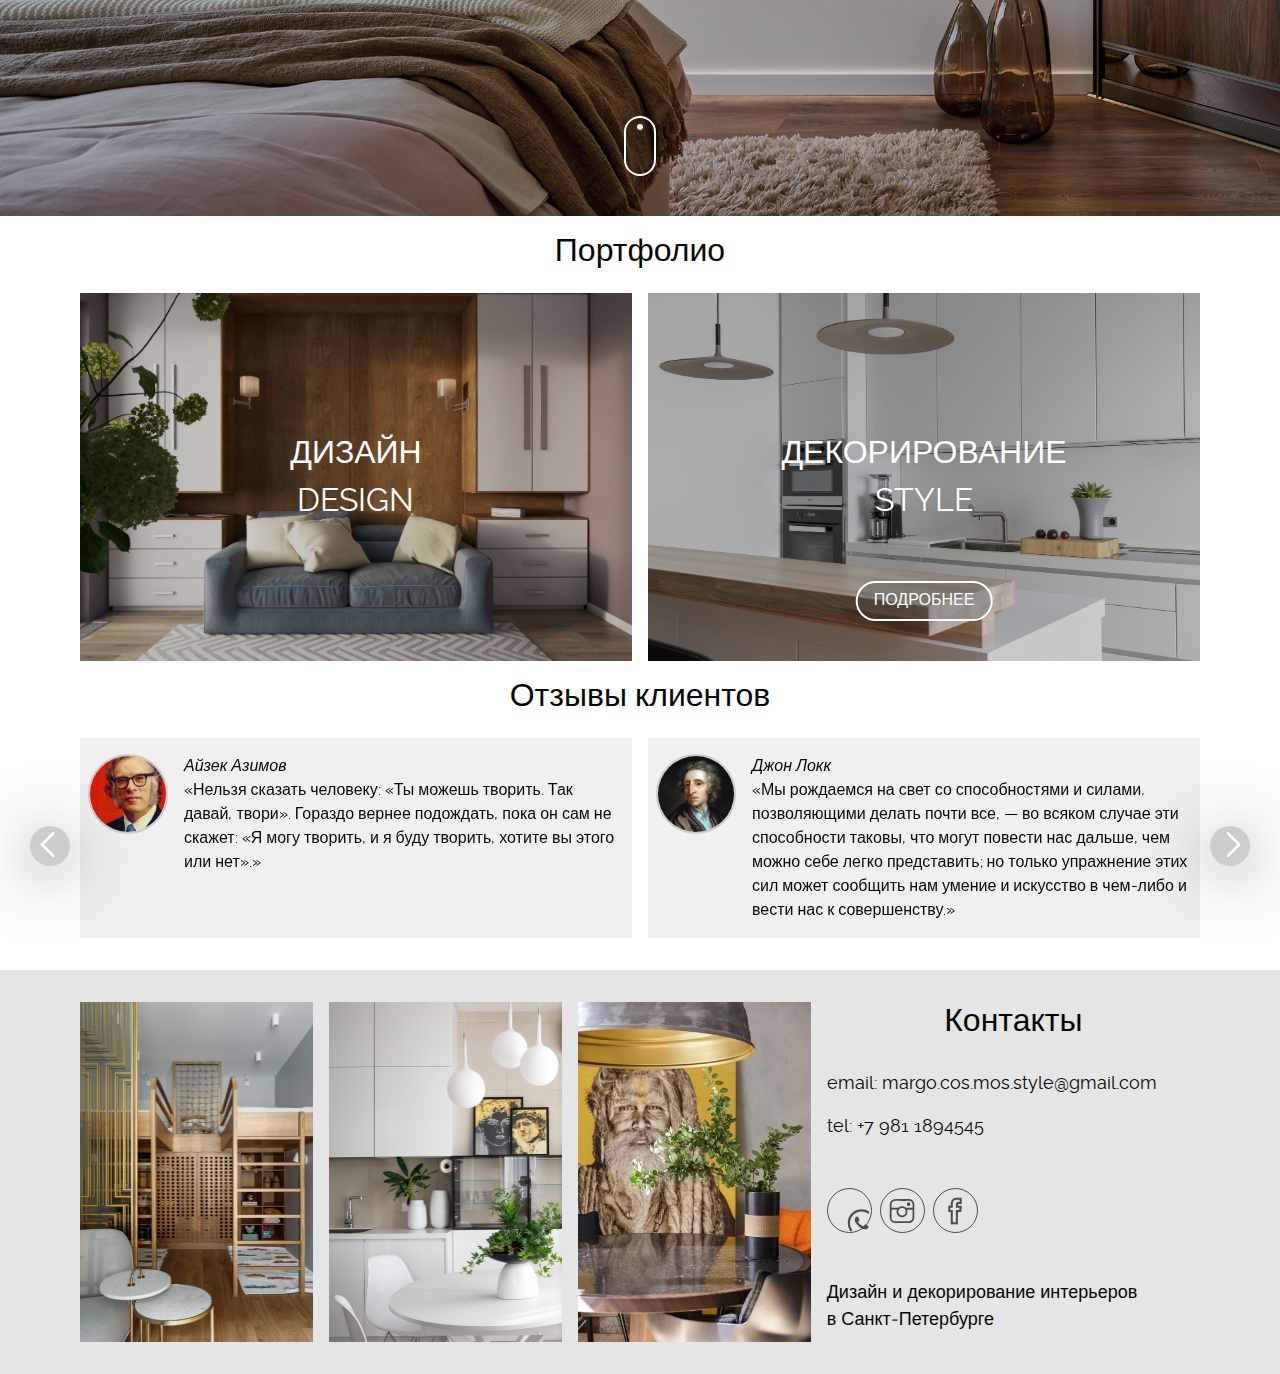
==== commit cd7d338d: "AAAA" ====
--- a/index.html
+++ b/index.html
@@ -1 +1 @@
-<!DOCTYPE html><html lang="ru"><head><meta charset="UTF-8"><meta name="viewport" content="width=device-width, initial-scale=1.0"><meta http-equiv="X-UA-Compatible" content="ie=edge"><title>Дизайнер интерьеров в СПб Маргарита Мережнюк</title><link href="https://fonts.googleapis.com/css?family=Open+Sans|Roboto:400,700&amp;display=swap&amp;subset=cyrillic-ext" rel="stylesheet"><link rel="stylesheet" href="main.5ed972f4.css"></head><body><header class="header header--homepage"><div class="header__inner container"><div class="header__content"><a class="header__logo" href="index.html"><span>INTERIOR STYLE by MARGO</span></a><div class="header__contacts socials"><li class="socials__item"><a class="socials__link socials__link--wa" href="https://wa.me/79811894545" target="_blank"><svg width="30" height="30"><path d="M35.467 24.457c0 5.775-4.718 10.457-10.54 10.457a10.57 10.57 0 01-5.093-1.3L14 35.467l1.902-5.612a10.35 10.35 0 01-1.511-5.398C14.39 18.682 19.108 14 24.929 14c5.82.001 10.538 4.682 10.538 10.457zm-10.54-8.79c-4.885 0-8.86 3.944-8.86 8.792 0 1.924.628 3.705 1.688 5.154l-1.106 3.264 3.404-1.082a8.858 8.858 0 004.874 1.454c4.885 0 8.86-3.943 8.86-8.792.002-4.846-3.974-8.79-8.86-8.79zm5.323 11.199c-.066-.106-.238-.17-.496-.299-.257-.129-1.529-.748-1.765-.832-.238-.086-.41-.13-.582.127-.17.257-.666.834-.818 1.006-.15.172-.3.193-.559.067-.258-.13-1.091-.4-2.078-1.272-.768-.68-1.287-1.519-1.437-1.775-.151-.257-.015-.395.113-.523.116-.115.258-.3.388-.45.13-.149.172-.255.258-.426.085-.172.042-.32-.021-.45-.065-.129-.58-1.389-.797-1.902-.215-.512-.43-.428-.581-.428-.15 0-.323-.02-.495-.02s-.452.062-.688.318-.904.877-.904 2.138c0 1.263.925 2.48 1.054 2.651.13.17 1.788 2.843 4.414 3.87 2.627 1.025 2.627.683 3.1.64.475-.044 1.53-.62 1.743-1.218.216-.6.216-1.115.15-1.222z"/></svg><span class="visually-hidden">+7 981 1894545</span></a></li><li class="socials__item"><a class="socials__link socials__link--insta" href="https://www.instagram.com/cos.mos.style/" target="_blank"><svg width="30" height="30" viewBox="0 0 147 147"><path d="M73.7 117.45h-25c-10.19 0-18.06-6.44-19.83-16.42-.83-4.66-.57-9.41-.4-14.12 0-1 .17-2 .17-3 0-10.68.05-21.36-.23-32a23.3 23.3 0 011.82-10.55c3.11-6.67 8.32-10.41 15.55-11.44a58 58 0 018.3-.35h43.56c8.95 0 15.5 3.84 19.46 11.93a17.89 17.89 0 011.62 7.91q.08 24.08 0 48.16a19.6 19.6 0 01-20.07 19.86zm-.23-6.45h24.8a13.56 13.56 0 0010.36-4.17c2.67-2.86 3.58-6.34 3.64-10.08.1-5.55 0-11.1 0-16.65v-9.74c0-1-.22-1.8-1.42-1.8h-17.3c-.91 0-1.33.4-1 1.35.15.45.27.91.39 1.36 3.67 13.45-8.39 27.04-22.21 24.84-10.11-1.6-20.18-12.27-16.26-25.49.66-2.23.56-2.36-1.67-2.36-5.14 0-10.28.07-15.41 0-1.86 0-2.27.64-2.26 2.36.07 9.27 0 18.54 0 27.81a10.4 10.4 0 00.22 2.28 13.1 13.1 0 0013.1 10.33c8.36 0 16.69-.04 25.02-.04zm.2-74.68c-8.86 0-17.71-.09-26.57 0a12.53 12.53 0 00-11.94 12.19c0 3.72.06 7.44 0 11.16 0 1.65.55 2.14 2.15 2.13 6.49-.07 13-.08 19.48 0a8.14 8.14 0 005.06-1.67 19.62 19.62 0 0113.66-3.78 20.48 20.48 0 0110 3.8 7.19 7.19 0 004.22 1.61h20.9c1.16 0 1.74-.36 1.72-1.63 0-3.31.09-6.62 0-9.92-.39-9.75-6.43-14.24-14.68-14-8.05.3-16.03.12-24 .12zm.18 26.54a13.51 13.51 0 00-13.73 13.1c-.14 7.15 6.19 13.74 13.22 13.77A13.48 13.48 0 0086.87 76.3a13.08 13.08 0 00-13.02-13.43z"/><path d="M91.77 48.51c0-5.4.44-5.79 5.8-5.88s6.07.48 6.23 6.55a9.07 9.07 0 01-.17 1.58c-.47 3.05-1.31 3.85-4.38 3.91a24.85 24.85 0 01-4.76-.16 3 3 0 01-2.71-3.15c-.04-.92-.01-1.85-.01-2.85z"/></svg><span class="visually-hidden">cos.mos.style</span></a></li><li class="socials__item"><a class="socials__link socials__link--fb" href="#" target="_blank"><svg width="30" height="30" viewBox="0 0 147 147"><path class="cls-1" d="M84.11 100.06v20.07c0 1.8-.47 2.55-2.4 2.53q-10.71-.13-21.43 0c-1.93 0-2.42-.73-2.41-2.53.05-13.31 0-26.62 0-39.94 0-2.79 0-2.79-2.84-2.8h-4.48c-1.34 0-2.05-.48-2-1.93V55.98c0-1.45.7-2 2-1.94 1.62 0 3.25-.09 4.87 0 1.84.13 2.57-.53 2.48-2.43a43.28 43.28 0 01.68-10.27c1.89-9.47 8.34-15.43 17.97-16.54 6.6-.76 13.23-.25 19.85-.4 1.21 0 1.78.49 1.77 1.74v19.68c0 1.46-.72 1.94-2.05 1.93-3.25 0-6.5.06-9.74 0-1.66 0-2.33.51-2.29 2.24.1 4.49-.34 4 3.93 4.06h8.57c1.55 0 2.08.64 1.92 2.14q-1 9.67-2 19.36c-.14 1.4-.86 1.89-2.19 1.87-2.66 0-5.33.06-8 0-1.68-.06-2.29.52-2.28 2.24.12 6.76.08 13.58.07 20.4zM65.4 92.51v19.86c0 2.75 0 2.75 2.65 2.76h5.26c3.34 0 3.34 0 3.34-3.44V72.35c0-2.58.16-2.73 2.78-2.74s5.45 0 8.18 0c1.28 0 1.94-.48 2.05-1.76.09-1.1.22-2.19.36-3.29.35-2.78.32-2.82-2.55-2.82h-8.76c-1.32 0-2.09-.43-2.07-1.9 0-3.89-.1-7.8.08-11.68.21-4.65 2.74-7.2 7.34-7.91a28.1 28.1 0 014.85-.28c1.21 0 1.81-.47 1.78-1.73v-4.67c0-1.25-.54-1.72-1.76-1.74a86.24 86.24 0 00-11.86.44 12.41 12.41 0 00-8.23 4c-2.57 3-3.27 6.6-3.4 10.33-.15 4.34-.08 8.7 0 13 0 1.49-.6 2.14-2.08 2.11h-5.45c-1.33 0-1.89.55-1.85 1.87s.06 2.73 0 4.09.62 2 2 1.91c1.56-.06 3.12 0 4.67 0 2.49 0 2.69.2 2.69 2.64l-.02 20.29z"/></svg><span class="visually-hidden">Маргарита Мережнюк</span></a></li></div><div class="header__btn"><button class="hamburger menu__btn" type="button"><span class="hamburger__icon"></span><span class="visually-hidden">Открыть меню</span></button></div><nav class="header__menu menu"><ul class="menu__list"><li class="menu__item"><a class="menu__link" href="about.html">Обо мне</a></li><li class="menu__item"><a class="menu__link">Портфолио</a><ul class="menu__dd"><li class="menu__item menu__item--dd"><a class="menu__link" href="design.html">Дизайн</a></li><li class="menu__item menu__item--dd"><a class="menu__link" href="design.html">Декорирование</a></li></ul></li><li class="menu__item"><a class="menu__link" href="press.html">Публикации</a></li><li class="menu__item"><a class="menu__link" href="#">Контакты</a></li><li class="menu__item"><a class="menu__link menu__link--accent" href="https://n293225.yclients.com/company:103492">Заказать дизайн</a></li></ul></nav></div></div></header><main><h1 class="visually-hidden">Дизайнер интерьеров в СПб Маргарита Мережнюк</h1><section class="intro"><div class="intro__inner container"><h2 class="heading heading--xl intro__heading">INTERIOR STYLE by MARGO</h2><div class="intro__text glide glide--intro"><div class="glide__track" data-glide-el="track"><ul class="glide__slides"><li class="glide__slide">дизайн интерьеров квартир</li><li class="glide__slide">декорирование</li><li class="glide__slide">архитектурное проектирование</li></ul></div><a class="intro__btn btn btn--diagonal" href="#">записаться на консультацию</a></div></div><div class="scroll"><div class="scroll__pin"></div></div></section><section class="survey"><div class="survey__inner container"><h2 class="visually-hidden">Опрос "Выбери стиль интерьера"</h2><div class="survey__block"><p>Если ты все еще не знаешь какой интерьер тебе нравится и не знаешь с чем обратиться к специалисту, попробуй пройти тест, который поможет тебе сориентироваться и увидеть направление</p><a class="survey__btn btn btn--diagonal" href="#">пройти тест</a></div></div><div class="scroll"><div class="scroll__pin"></div></div></section><section class="portfolio"><div class="portfolio__inner container"><h2 class="heading heading--l">Портфолио</h2><div class="portfolio__content"><a class="portfolio__block portfolio__block--design" href="#"><p class="portfolio__text"><span>дизайн</span><span>design</span></p><img src="design_bg.2ac6108e.jpg" alt="дизайн интерьера"></a><a class="portfolio__block portfolio__block--decor" href="#"><p class="portfolio__text"><span>декорирование</span><span>style</span></p><span class="portfolio__btn btn btn--primary" href="#">Подробнее</span><img src="decor_bg.b45583af.jpg" alt="декор интерьера"></a></div></div></section><section class="feedback"><div class="feedback__inner container"><h2 class="heading heading--l">Отзывы клиентов</h2><div class="glide glide--feedback"><div class="glide__track" data-glide-el="track"><ul class="feedback__list glide__slides"><li class="feedback__item glide__slide"><div class="feedback__user"><img src="user1.a29a6b48.jpg" alt="Отзыв клиента"></div><div class="feedback__text"><em>Айзек Азимов</em><q>Нельзя сказать человеку: «Ты можешь творить. Так давай, твори». Гораздо вернее подождать, пока он сам не скажет: «Я могу творить, и я буду творить, хотите вы этого или нет».</q></div></li><li class="feedback__item glide__slide"><div class="feedback__user"><img src="user2.21f79a23.jpg" alt="Отзыв клиента"></div><div class="feedback__text"><em>Джон Локк</em><q>Мы рождаемся на свет со способностями и силами, позволяющими делать почти все, — во всяком случае эти способности таковы, что могут повести нас дальше, чем можно себе легко представить; но только упражнение этих сил может сообщить нам умение и искусство в чем-либо и вести нас к совершенству.</q></div></li><li class="feedback__item glide__slide"><div class="feedback__user"><img src="user3.478c17af.jpg" alt="Отзыв клиента"></div><div class="feedback__text"><em>Альберт Эйнштейн</em><q>Секрет творчества состоит в умении скрывать источники своего вдохновения.</q></div></li><li class="feedback__item glide__slide"><div class="feedback__user"><img src="user4.31643041.jpg" alt="Отзыв клиента"></div><div class="feedback__text"><em>Фридрих Ницше</em><q>Кто творит, тот любит в этом самого себя; поэтому ему приходится глубочайшим образом и ненавидеть самого себя — в этой ненависти он не знает меры.</q></div></li></ul></div><div class="glide__arrows" data-glide-el="controls"><button class="glide__arrow glide__arrow--left" data-glide-dir="&lt;"><span class="visually-hidden">prev</span><svg width="25" height="25" viewBox="0 0 240 240"><path d="M57.633 129.007L165.93 237.268c4.752 4.74 12.451 4.74 17.215 0 4.752-4.74 4.752-12.439 0-17.179l-99.707-99.671 99.695-99.671c4.752-4.74 4.752-12.439 0-17.191-4.752-4.74-12.463-4.74-17.215 0L57.621 111.816c-4.679 4.691-4.679 12.511.012 17.191z"/></svg></button><button class="glide__arrow glide__arrow--right" data-glide-dir="&gt;"><span class="visually-hidden">next</span><svg width="25" height="25" viewBox="0 0 240 240"><path d="M183.189 111.816L74.892 3.555c-4.752-4.74-12.451-4.74-17.215 0-4.752 4.74-4.752 12.439 0 17.179l99.707 99.671-99.695 99.671c-4.752 4.74-4.752 12.439 0 17.191 4.752 4.74 12.463 4.74 17.215 0l108.297-108.261c4.68-4.691 4.68-12.511-.012-17.19z"/></svg></button></div></div></div></section></main><footer class="footer"><div class="container footer__inner"><div class="footer__block footer__block--l"><ul class="footer__pics"><li><img src="footer3.1924f836.jpg" alt="Фото стильного интерьера в СПб"></li><li><img src="footer2.19a45ef6.jpg" alt="Фото стильного интерьера в СПб"></li><li><img src="footer1.c38f30c1.jpg" alt="Фото стильного интерьера в СПб"></li></ul></div><div class="footer__block footer__block--clmn"><h3 class="heading heading--l">Контакты</h3><p><span>email:&nbsp;</span><a class="footer__link" href="mailto:margo.cos.mos.style@gmail.com">margo.cos.mos.style@gmail.com</a></p><p><span>tel:&nbsp;</span><a class="footer__link" href="tel:+7981189454">+7 981 1894545</a></p><ul class="socials socials--footer"><li class="socials__item"><a class="socials__link socials__link--wa" href="https://wa.me/79811894545" target="_blank"><svg width="40" height="40" viewBox="0 0 30 30"><path d="M35.467 24.457c0 5.775-4.718 10.457-10.54 10.457a10.57 10.57 0 01-5.093-1.3L14 35.467l1.902-5.612a10.35 10.35 0 01-1.511-5.398C14.39 18.682 19.108 14 24.929 14c5.82.001 10.538 4.682 10.538 10.457zm-10.54-8.79c-4.885 0-8.86 3.944-8.86 8.792 0 1.924.628 3.705 1.688 5.154l-1.106 3.264 3.404-1.082a8.858 8.858 0 004.874 1.454c4.885 0 8.86-3.943 8.86-8.792.002-4.846-3.974-8.79-8.86-8.79zm5.323 11.199c-.066-.106-.238-.17-.496-.299-.257-.129-1.529-.748-1.765-.832-.238-.086-.41-.13-.582.127-.17.257-.666.834-.818 1.006-.15.172-.3.193-.559.067-.258-.13-1.091-.4-2.078-1.272-.768-.68-1.287-1.519-1.437-1.775-.151-.257-.015-.395.113-.523.116-.115.258-.3.388-.45.13-.149.172-.255.258-.426.085-.172.042-.32-.021-.45-.065-.129-.58-1.389-.797-1.902-.215-.512-.43-.428-.581-.428-.15 0-.323-.02-.495-.02s-.452.062-.688.318-.904.877-.904 2.138c0 1.263.925 2.48 1.054 2.651.13.17 1.788 2.843 4.414 3.87 2.627 1.025 2.627.683 3.1.64.475-.044 1.53-.62 1.743-1.218.216-.6.216-1.115.15-1.222z"/></svg><span class="visually-hidden">+7 981 1894545</span></a></li><li class="socials__item"><a class="socials__link socials__link--insta" href="https://www.instagram.com/cos.mos.style/" target="_blank"><svg width="40" height="40" viewBox="0 0 147 147"><path d="M73.7 117.45h-25c-10.19 0-18.06-6.44-19.83-16.42-.83-4.66-.57-9.41-.4-14.12 0-1 .17-2 .17-3 0-10.68.05-21.36-.23-32a23.3 23.3 0 011.82-10.55c3.11-6.67 8.32-10.41 15.55-11.44a58 58 0 018.3-.35h43.56c8.95 0 15.5 3.84 19.46 11.93a17.89 17.89 0 011.62 7.91q.08 24.08 0 48.16a19.6 19.6 0 01-20.07 19.86zm-.23-6.45h24.8a13.56 13.56 0 0010.36-4.17c2.67-2.86 3.58-6.34 3.64-10.08.1-5.55 0-11.1 0-16.65v-9.74c0-1-.22-1.8-1.42-1.8h-17.3c-.91 0-1.33.4-1 1.35.15.45.27.91.39 1.36 3.67 13.45-8.39 27.04-22.21 24.84-10.11-1.6-20.18-12.27-16.26-25.49.66-2.23.56-2.36-1.67-2.36-5.14 0-10.28.07-15.41 0-1.86 0-2.27.64-2.26 2.36.07 9.27 0 18.54 0 27.81a10.4 10.4 0 00.22 2.28 13.1 13.1 0 0013.1 10.33c8.36 0 16.69-.04 25.02-.04zm.2-74.68c-8.86 0-17.71-.09-26.57 0a12.53 12.53 0 00-11.94 12.19c0 3.72.06 7.44 0 11.16 0 1.65.55 2.14 2.15 2.13 6.49-.07 13-.08 19.48 0a8.14 8.14 0 005.06-1.67 19.62 19.62 0 0113.66-3.78 20.48 20.48 0 0110 3.8 7.19 7.19 0 004.22 1.61h20.9c1.16 0 1.74-.36 1.72-1.63 0-3.31.09-6.62 0-9.92-.39-9.75-6.43-14.24-14.68-14-8.05.3-16.03.12-24 .12zm.18 26.54a13.51 13.51 0 00-13.73 13.1c-.14 7.15 6.19 13.74 13.22 13.77A13.48 13.48 0 0086.87 76.3a13.08 13.08 0 00-13.02-13.43z"/><path d="M91.77 48.51c0-5.4.44-5.79 5.8-5.88s6.07.48 6.23 6.55a9.07 9.07 0 01-.17 1.58c-.47 3.05-1.31 3.85-4.38 3.91a24.85 24.85 0 01-4.76-.16 3 3 0 01-2.71-3.15c-.04-.92-.01-1.85-.01-2.85z"/></svg><span class="visually-hidden">cos.mos.style</span></a></li><li class="socials__item"><a class="socials__link socials__link--fb" href="#" target="_blank"><svg width="40" height="40" viewBox="0 0 147 147"><path class="cls-1" d="M84.11 100.06v20.07c0 1.8-.47 2.55-2.4 2.53q-10.71-.13-21.43 0c-1.93 0-2.42-.73-2.41-2.53.05-13.31 0-26.62 0-39.94 0-2.79 0-2.79-2.84-2.8h-4.48c-1.34 0-2.05-.48-2-1.93V55.98c0-1.45.7-2 2-1.94 1.62 0 3.25-.09 4.87 0 1.84.13 2.57-.53 2.48-2.43a43.28 43.28 0 01.68-10.27c1.89-9.47 8.34-15.43 17.97-16.54 6.6-.76 13.23-.25 19.85-.4 1.21 0 1.78.49 1.77 1.74v19.68c0 1.46-.72 1.94-2.05 1.93-3.25 0-6.5.06-9.74 0-1.66 0-2.33.51-2.29 2.24.1 4.49-.34 4 3.93 4.06h8.57c1.55 0 2.08.64 1.92 2.14q-1 9.67-2 19.36c-.14 1.4-.86 1.89-2.19 1.87-2.66 0-5.33.06-8 0-1.68-.06-2.29.52-2.28 2.24.12 6.76.08 13.58.07 20.4zM65.4 92.51v19.86c0 2.75 0 2.75 2.65 2.76h5.26c3.34 0 3.34 0 3.34-3.44V72.35c0-2.58.16-2.73 2.78-2.74s5.45 0 8.18 0c1.28 0 1.94-.48 2.05-1.76.09-1.1.22-2.19.36-3.29.35-2.78.32-2.82-2.55-2.82h-8.76c-1.32 0-2.09-.43-2.07-1.9 0-3.89-.1-7.8.08-11.68.21-4.65 2.74-7.2 7.34-7.91a28.1 28.1 0 014.85-.28c1.21 0 1.81-.47 1.78-1.73v-4.67c0-1.25-.54-1.72-1.76-1.74a86.24 86.24 0 00-11.86.44 12.41 12.41 0 00-8.23 4c-2.57 3-3.27 6.6-3.4 10.33-.15 4.34-.08 8.7 0 13 0 1.49-.6 2.14-2.08 2.11h-5.45c-1.33 0-1.89.55-1.85 1.87s.06 2.73 0 4.09.62 2 2 1.91c1.56-.06 3.12 0 4.67 0 2.49 0 2.69.2 2.69 2.64l-.02 20.29z"/></svg><span class="visually-hidden">Маргарита Мережнюк</span></a></li></ul><p class="footer__text">Дизайн и&nbsp;декорирование интерьеров в&nbsp;Санкт&#8209;Петербурге</p></div></div></footer><script src="main.004a80d8.js"></script></body></html>+<!DOCTYPE html><html lang="ru"><head><meta charset="UTF-8"><meta name="viewport" content="width=device-width, initial-scale=1.0"><meta http-equiv="X-UA-Compatible" content="ie=edge"><title>Дизайнер интерьеров в СПб Маргарита Мережнюк</title><link href="https://fonts.googleapis.com/css?family=Open+Sans|Roboto:400,700&amp;display=swap&amp;subset=cyrillic-ext" rel="stylesheet"><link rel="stylesheet" href="main.5ed972f4.css"></head><body><header class="header header--homepage"><div class="header__inner container"><div class="header__content"><a class="header__logo" href="index.html"><span>INTERIOR STYLE by MARGO</span></a><div class="header__contacts socials"><li class="socials__item"><a class="socials__link socials__link--wa" href="https://wa.me/79811894545" target="_blank"><svg width="30" height="30" viewBox="0 0 30.667 30.667"><path d="M35.467 24.457c0 5.775-4.718 10.457-10.54 10.457a10.57 10.57 0 01-5.093-1.3L14 35.467l1.902-5.612a10.35 10.35 0 01-1.511-5.398C14.39 18.682 19.108 14 24.929 14c5.82.001 10.538 4.682 10.538 10.457zm-10.54-8.79c-4.885 0-8.86 3.944-8.86 8.792 0 1.924.628 3.705 1.688 5.154l-1.106 3.264 3.404-1.082a8.858 8.858 0 004.874 1.454c4.885 0 8.86-3.943 8.86-8.792.002-4.846-3.974-8.79-8.86-8.79zm5.323 11.199c-.066-.106-.238-.17-.496-.299-.257-.129-1.529-.748-1.765-.832-.238-.086-.41-.13-.582.127-.17.257-.666.834-.818 1.006-.15.172-.3.193-.559.067-.258-.13-1.091-.4-2.078-1.272-.768-.68-1.287-1.519-1.437-1.775-.151-.257-.015-.395.113-.523.116-.115.258-.3.388-.45.13-.149.172-.255.258-.426.085-.172.042-.32-.021-.45-.065-.129-.58-1.389-.797-1.902-.215-.512-.43-.428-.581-.428-.15 0-.323-.02-.495-.02s-.452.062-.688.318-.904.877-.904 2.138c0 1.263.925 2.48 1.054 2.651.13.17 1.788 2.843 4.414 3.87 2.627 1.025 2.627.683 3.1.64.475-.044 1.53-.62 1.743-1.218.216-.6.216-1.115.15-1.222z"/></svg><span class="visually-hidden">+7 981 1894545</span></a></li><li class="socials__item"><a class="socials__link socials__link--insta" href="https://www.instagram.com/cos.mos.style/" target="_blank"><svg width="30" height="30"><path d="M73.7 117.45h-25c-10.19 0-18.06-6.44-19.83-16.42-.83-4.66-.57-9.41-.4-14.12 0-1 .17-2 .17-3 0-10.68.05-21.36-.23-32a23.3 23.3 0 011.82-10.55c3.11-6.67 8.32-10.41 15.55-11.44a58 58 0 018.3-.35h43.56c8.95 0 15.5 3.84 19.46 11.93a17.89 17.89 0 011.62 7.91q.08 24.08 0 48.16a19.6 19.6 0 01-20.07 19.86zm-.23-6.45h24.8a13.56 13.56 0 0010.36-4.17c2.67-2.86 3.58-6.34 3.64-10.08.1-5.55 0-11.1 0-16.65v-9.74c0-1-.22-1.8-1.42-1.8h-17.3c-.91 0-1.33.4-1 1.35.15.45.27.91.39 1.36 3.67 13.45-8.39 27.04-22.21 24.84-10.11-1.6-20.18-12.27-16.26-25.49.66-2.23.56-2.36-1.67-2.36-5.14 0-10.28.07-15.41 0-1.86 0-2.27.64-2.26 2.36.07 9.27 0 18.54 0 27.81a10.4 10.4 0 00.22 2.28 13.1 13.1 0 0013.1 10.33c8.36 0 16.69-.04 25.02-.04zm.2-74.68c-8.86 0-17.71-.09-26.57 0a12.53 12.53 0 00-11.94 12.19c0 3.72.06 7.44 0 11.16 0 1.65.55 2.14 2.15 2.13 6.49-.07 13-.08 19.48 0a8.14 8.14 0 005.06-1.67 19.62 19.62 0 0113.66-3.78 20.48 20.48 0 0110 3.8 7.19 7.19 0 004.22 1.61h20.9c1.16 0 1.74-.36 1.72-1.63 0-3.31.09-6.62 0-9.92-.39-9.75-6.43-14.24-14.68-14-8.05.3-16.03.12-24 .12zm.18 26.54a13.51 13.51 0 00-13.73 13.1c-.14 7.15 6.19 13.74 13.22 13.77A13.48 13.48 0 0086.87 76.3a13.08 13.08 0 00-13.02-13.43z"/><path d="M91.77 48.51c0-5.4.44-5.79 5.8-5.88s6.07.48 6.23 6.55a9.07 9.07 0 01-.17 1.58c-.47 3.05-1.31 3.85-4.38 3.91a24.85 24.85 0 01-4.76-.16 3 3 0 01-2.71-3.15c-.04-.92-.01-1.85-.01-2.85z"/></svg><span class="visually-hidden">cos.mos.style</span></a></li><li class="socials__item"><a class="socials__link socials__link--fb" href="#" target="_blank"><svg width="30" height="30"><path class="cls-1" d="M84.11 100.06v20.07c0 1.8-.47 2.55-2.4 2.53q-10.71-.13-21.43 0c-1.93 0-2.42-.73-2.41-2.53.05-13.31 0-26.62 0-39.94 0-2.79 0-2.79-2.84-2.8h-4.48c-1.34 0-2.05-.48-2-1.93V55.98c0-1.45.7-2 2-1.94 1.62 0 3.25-.09 4.87 0 1.84.13 2.57-.53 2.48-2.43a43.28 43.28 0 01.68-10.27c1.89-9.47 8.34-15.43 17.97-16.54 6.6-.76 13.23-.25 19.85-.4 1.21 0 1.78.49 1.77 1.74v19.68c0 1.46-.72 1.94-2.05 1.93-3.25 0-6.5.06-9.74 0-1.66 0-2.33.51-2.29 2.24.1 4.49-.34 4 3.93 4.06h8.57c1.55 0 2.08.64 1.92 2.14q-1 9.67-2 19.36c-.14 1.4-.86 1.89-2.19 1.87-2.66 0-5.33.06-8 0-1.68-.06-2.29.52-2.28 2.24.12 6.76.08 13.58.07 20.4zM65.4 92.51v19.86c0 2.75 0 2.75 2.65 2.76h5.26c3.34 0 3.34 0 3.34-3.44V72.35c0-2.58.16-2.73 2.78-2.74s5.45 0 8.18 0c1.28 0 1.94-.48 2.05-1.76.09-1.1.22-2.19.36-3.29.35-2.78.32-2.82-2.55-2.82h-8.76c-1.32 0-2.09-.43-2.07-1.9 0-3.89-.1-7.8.08-11.68.21-4.65 2.74-7.2 7.34-7.91a28.1 28.1 0 014.85-.28c1.21 0 1.81-.47 1.78-1.73v-4.67c0-1.25-.54-1.72-1.76-1.74a86.24 86.24 0 00-11.86.44 12.41 12.41 0 00-8.23 4c-2.57 3-3.27 6.6-3.4 10.33-.15 4.34-.08 8.7 0 13 0 1.49-.6 2.14-2.08 2.11h-5.45c-1.33 0-1.89.55-1.85 1.87s.06 2.73 0 4.09.62 2 2 1.91c1.56-.06 3.12 0 4.67 0 2.49 0 2.69.2 2.69 2.64l-.02 20.29z"/></svg><span class="visually-hidden">Маргарита Мережнюк</span></a></li></div><div class="header__btn"><button class="hamburger menu__btn" type="button"><span class="hamburger__icon"></span><span class="visually-hidden">Открыть меню</span></button></div><nav class="header__menu menu"><ul class="menu__list"><li class="menu__item"><a class="menu__link" href="about.html">Обо мне</a></li><li class="menu__item"><a class="menu__link">Портфолио</a><ul class="menu__dd"><li class="menu__item menu__item--dd"><a class="menu__link" href="design.html">Дизайн</a></li><li class="menu__item menu__item--dd"><a class="menu__link" href="design.html">Декорирование</a></li></ul></li><li class="menu__item"><a class="menu__link" href="press.html">Публикации</a></li><li class="menu__item"><a class="menu__link" href="#">Контакты</a></li><li class="menu__item"><a class="menu__link menu__link--accent" href="https://n293225.yclients.com/company:103492">Заказать дизайн</a></li></ul></nav></div></div></header><main><h1 class="visually-hidden">Дизайнер интерьеров в СПб Маргарита Мережнюк</h1><section class="intro"><div class="intro__inner container"><h2 class="heading heading--xl intro__heading">INTERIOR STYLE by MARGO</h2><div class="intro__text glide glide--intro"><div class="glide__track" data-glide-el="track"><ul class="glide__slides"><li class="glide__slide">дизайн интерьеров квартир</li><li class="glide__slide">декорирование</li><li class="glide__slide">архитектурное проектирование</li></ul></div><a class="intro__btn btn btn--diagonal" href="#">записаться на консультацию</a></div></div><div class="scroll"><div class="scroll__pin"></div></div></section><section class="survey"><div class="survey__inner container"><h2 class="visually-hidden">Опрос "Выбери стиль интерьера"</h2><div class="survey__block"><p>Если ты все еще не знаешь какой интерьер тебе нравится и не знаешь с чем обратиться к специалисту, попробуй пройти тест, который поможет тебе сориентироваться и увидеть направление</p><a class="survey__btn btn btn--diagonal" href="#">пройти тест</a></div></div><div class="scroll"><div class="scroll__pin"></div></div></section><section class="portfolio"><div class="portfolio__inner container"><h2 class="heading heading--l">Портфолио</h2><div class="portfolio__content"><a class="portfolio__block portfolio__block--design" href="#"><p class="portfolio__text"><span>дизайн</span><span>design</span></p><img src="design_bg.2ac6108e.jpg" alt="дизайн интерьера"></a><a class="portfolio__block portfolio__block--decor" href="#"><p class="portfolio__text"><span>декорирование</span><span>style</span></p><span class="portfolio__btn btn btn--primary" href="#">Подробнее</span><img src="decor_bg.b45583af.jpg" alt="декор интерьера"></a></div></div></section><section class="feedback"><div class="feedback__inner container"><h2 class="heading heading--l">Отзывы клиентов</h2><div class="glide glide--feedback"><div class="glide__track" data-glide-el="track"><ul class="feedback__list glide__slides"><li class="feedback__item glide__slide"><div class="feedback__user"><img src="user1.a29a6b48.jpg" alt="Отзыв клиента"></div><div class="feedback__text"><em>Айзек Азимов</em><q>Нельзя сказать человеку: «Ты можешь творить. Так давай, твори». Гораздо вернее подождать, пока он сам не скажет: «Я могу творить, и я буду творить, хотите вы этого или нет».</q></div></li><li class="feedback__item glide__slide"><div class="feedback__user"><img src="user2.21f79a23.jpg" alt="Отзыв клиента"></div><div class="feedback__text"><em>Джон Локк</em><q>Мы рождаемся на свет со способностями и силами, позволяющими делать почти все, — во всяком случае эти способности таковы, что могут повести нас дальше, чем можно себе легко представить; но только упражнение этих сил может сообщить нам умение и искусство в чем-либо и вести нас к совершенству.</q></div></li><li class="feedback__item glide__slide"><div class="feedback__user"><img src="user3.478c17af.jpg" alt="Отзыв клиента"></div><div class="feedback__text"><em>Альберт Эйнштейн</em><q>Секрет творчества состоит в умении скрывать источники своего вдохновения.</q></div></li><li class="feedback__item glide__slide"><div class="feedback__user"><img src="user4.31643041.jpg" alt="Отзыв клиента"></div><div class="feedback__text"><em>Фридрих Ницше</em><q>Кто творит, тот любит в этом самого себя; поэтому ему приходится глубочайшим образом и ненавидеть самого себя — в этой ненависти он не знает меры.</q></div></li></ul></div><div class="glide__arrows" data-glide-el="controls"><button class="glide__arrow glide__arrow--left" data-glide-dir="&lt;"><span class="visually-hidden">prev</span><svg width="25" height="25" viewBox="0 0 240 240"><path d="M57.633 129.007L165.93 237.268c4.752 4.74 12.451 4.74 17.215 0 4.752-4.74 4.752-12.439 0-17.179l-99.707-99.671 99.695-99.671c4.752-4.74 4.752-12.439 0-17.191-4.752-4.74-12.463-4.74-17.215 0L57.621 111.816c-4.679 4.691-4.679 12.511.012 17.191z"/></svg></button><button class="glide__arrow glide__arrow--right" data-glide-dir="&gt;"><span class="visually-hidden">next</span><svg width="25" height="25" viewBox="0 0 240 240"><path d="M183.189 111.816L74.892 3.555c-4.752-4.74-12.451-4.74-17.215 0-4.752 4.74-4.752 12.439 0 17.179l99.707 99.671-99.695 99.671c-4.752 4.74-4.752 12.439 0 17.191 4.752 4.74 12.463 4.74 17.215 0l108.297-108.261c4.68-4.691 4.68-12.511-.012-17.19z"/></svg></button></div></div></div></section></main><footer class="footer"><div class="container footer__inner"><div class="footer__block footer__block--l"><ul class="footer__pics"><li><img src="footer3.1924f836.jpg" alt="Фото стильного интерьера в СПб"></li><li><img src="footer2.19a45ef6.jpg" alt="Фото стильного интерьера в СПб"></li><li><img src="footer1.c38f30c1.jpg" alt="Фото стильного интерьера в СПб"></li></ul></div><div class="footer__block footer__block--clmn"><h3 class="heading heading--l">Контакты</h3><p><span>email:&nbsp;</span><a class="footer__link" href="mailto:margo.cos.mos.style@gmail.com">margo.cos.mos.style@gmail.com</a></p><p><span>tel:&nbsp;</span><a class="footer__link" href="tel:+7981189454">+7 981 1894545</a></p><ul class="socials socials--footer"><li class="socials__item"><a class="socials__link socials__link--wa" href="https://wa.me/79811894545" target="_blank"><svg width="40" height="40" viewBox="0 0 30.667 30.667"><path d="M35.467 24.457c0 5.775-4.718 10.457-10.54 10.457a10.57 10.57 0 01-5.093-1.3L14 35.467l1.902-5.612a10.35 10.35 0 01-1.511-5.398C14.39 18.682 19.108 14 24.929 14c5.82.001 10.538 4.682 10.538 10.457zm-10.54-8.79c-4.885 0-8.86 3.944-8.86 8.792 0 1.924.628 3.705 1.688 5.154l-1.106 3.264 3.404-1.082a8.858 8.858 0 004.874 1.454c4.885 0 8.86-3.943 8.86-8.792.002-4.846-3.974-8.79-8.86-8.79zm5.323 11.199c-.066-.106-.238-.17-.496-.299-.257-.129-1.529-.748-1.765-.832-.238-.086-.41-.13-.582.127-.17.257-.666.834-.818 1.006-.15.172-.3.193-.559.067-.258-.13-1.091-.4-2.078-1.272-.768-.68-1.287-1.519-1.437-1.775-.151-.257-.015-.395.113-.523.116-.115.258-.3.388-.45.13-.149.172-.255.258-.426.085-.172.042-.32-.021-.45-.065-.129-.58-1.389-.797-1.902-.215-.512-.43-.428-.581-.428-.15 0-.323-.02-.495-.02s-.452.062-.688.318-.904.877-.904 2.138c0 1.263.925 2.48 1.054 2.651.13.17 1.788 2.843 4.414 3.87 2.627 1.025 2.627.683 3.1.64.475-.044 1.53-.62 1.743-1.218.216-.6.216-1.115.15-1.222z"/></svg><span class="visually-hidden">+7 981 1894545</span></a></li><li class="socials__item"><a class="socials__link socials__link--insta" href="https://www.instagram.com/cos.mos.style/" target="_blank"><svg width="40" height="40" viewBox="0 0 147 147"><path d="M73.7 117.45h-25c-10.19 0-18.06-6.44-19.83-16.42-.83-4.66-.57-9.41-.4-14.12 0-1 .17-2 .17-3 0-10.68.05-21.36-.23-32a23.3 23.3 0 011.82-10.55c3.11-6.67 8.32-10.41 15.55-11.44a58 58 0 018.3-.35h43.56c8.95 0 15.5 3.84 19.46 11.93a17.89 17.89 0 011.62 7.91q.08 24.08 0 48.16a19.6 19.6 0 01-20.07 19.86zm-.23-6.45h24.8a13.56 13.56 0 0010.36-4.17c2.67-2.86 3.58-6.34 3.64-10.08.1-5.55 0-11.1 0-16.65v-9.74c0-1-.22-1.8-1.42-1.8h-17.3c-.91 0-1.33.4-1 1.35.15.45.27.91.39 1.36 3.67 13.45-8.39 27.04-22.21 24.84-10.11-1.6-20.18-12.27-16.26-25.49.66-2.23.56-2.36-1.67-2.36-5.14 0-10.28.07-15.41 0-1.86 0-2.27.64-2.26 2.36.07 9.27 0 18.54 0 27.81a10.4 10.4 0 00.22 2.28 13.1 13.1 0 0013.1 10.33c8.36 0 16.69-.04 25.02-.04zm.2-74.68c-8.86 0-17.71-.09-26.57 0a12.53 12.53 0 00-11.94 12.19c0 3.72.06 7.44 0 11.16 0 1.65.55 2.14 2.15 2.13 6.49-.07 13-.08 19.48 0a8.14 8.14 0 005.06-1.67 19.62 19.62 0 0113.66-3.78 20.48 20.48 0 0110 3.8 7.19 7.19 0 004.22 1.61h20.9c1.16 0 1.74-.36 1.72-1.63 0-3.31.09-6.62 0-9.92-.39-9.75-6.43-14.24-14.68-14-8.05.3-16.03.12-24 .12zm.18 26.54a13.51 13.51 0 00-13.73 13.1c-.14 7.15 6.19 13.74 13.22 13.77A13.48 13.48 0 0086.87 76.3a13.08 13.08 0 00-13.02-13.43z"/><path d="M91.77 48.51c0-5.4.44-5.79 5.8-5.88s6.07.48 6.23 6.55a9.07 9.07 0 01-.17 1.58c-.47 3.05-1.31 3.85-4.38 3.91a24.85 24.85 0 01-4.76-.16 3 3 0 01-2.71-3.15c-.04-.92-.01-1.85-.01-2.85z"/></svg><span class="visually-hidden">cos.mos.style</span></a></li><li class="socials__item"><a class="socials__link socials__link--fb" href="#" target="_blank"><svg width="40" height="40" viewBox="0 0 147 147"><path class="cls-1" d="M84.11 100.06v20.07c0 1.8-.47 2.55-2.4 2.53q-10.71-.13-21.43 0c-1.93 0-2.42-.73-2.41-2.53.05-13.31 0-26.62 0-39.94 0-2.79 0-2.79-2.84-2.8h-4.48c-1.34 0-2.05-.48-2-1.93V55.98c0-1.45.7-2 2-1.94 1.62 0 3.25-.09 4.87 0 1.84.13 2.57-.53 2.48-2.43a43.28 43.28 0 01.68-10.27c1.89-9.47 8.34-15.43 17.97-16.54 6.6-.76 13.23-.25 19.85-.4 1.21 0 1.78.49 1.77 1.74v19.68c0 1.46-.72 1.94-2.05 1.93-3.25 0-6.5.06-9.74 0-1.66 0-2.33.51-2.29 2.24.1 4.49-.34 4 3.93 4.06h8.57c1.55 0 2.08.64 1.92 2.14q-1 9.67-2 19.36c-.14 1.4-.86 1.89-2.19 1.87-2.66 0-5.33.06-8 0-1.68-.06-2.29.52-2.28 2.24.12 6.76.08 13.58.07 20.4zM65.4 92.51v19.86c0 2.75 0 2.75 2.65 2.76h5.26c3.34 0 3.34 0 3.34-3.44V72.35c0-2.58.16-2.73 2.78-2.74s5.45 0 8.18 0c1.28 0 1.94-.48 2.05-1.76.09-1.1.22-2.19.36-3.29.35-2.78.32-2.82-2.55-2.82h-8.76c-1.32 0-2.09-.43-2.07-1.9 0-3.89-.1-7.8.08-11.68.21-4.65 2.74-7.2 7.34-7.91a28.1 28.1 0 014.85-.28c1.21 0 1.81-.47 1.78-1.73v-4.67c0-1.25-.54-1.72-1.76-1.74a86.24 86.24 0 00-11.86.44 12.41 12.41 0 00-8.23 4c-2.57 3-3.27 6.6-3.4 10.33-.15 4.34-.08 8.7 0 13 0 1.49-.6 2.14-2.08 2.11h-5.45c-1.33 0-1.89.55-1.85 1.87s.06 2.73 0 4.09.62 2 2 1.91c1.56-.06 3.12 0 4.67 0 2.49 0 2.69.2 2.69 2.64l-.02 20.29z"/></svg><span class="visually-hidden">Маргарита Мережнюк</span></a></li></ul><p class="footer__text">Дизайн и&nbsp;декорирование интерьеров в&nbsp;Санкт&#8209;Петербурге</p></div></div></footer><script src="main.004a80d8.js"></script></body></html>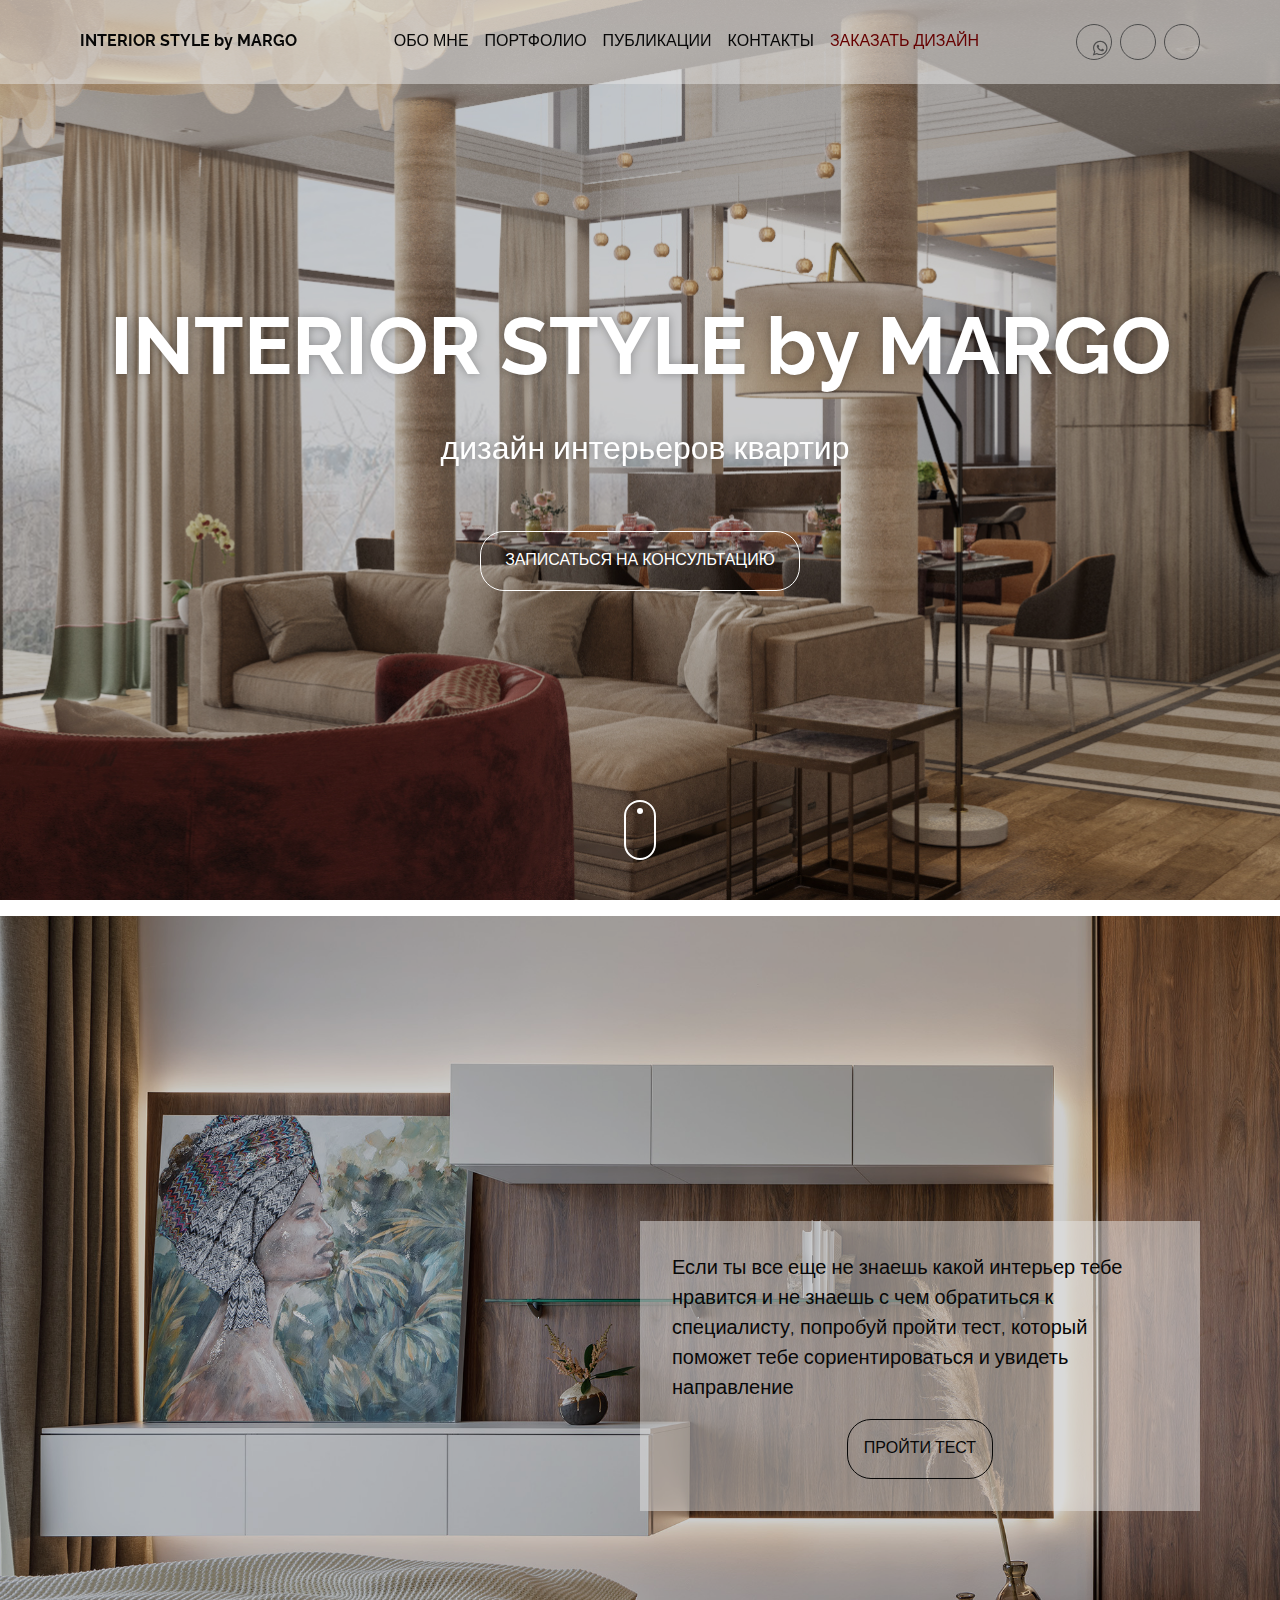
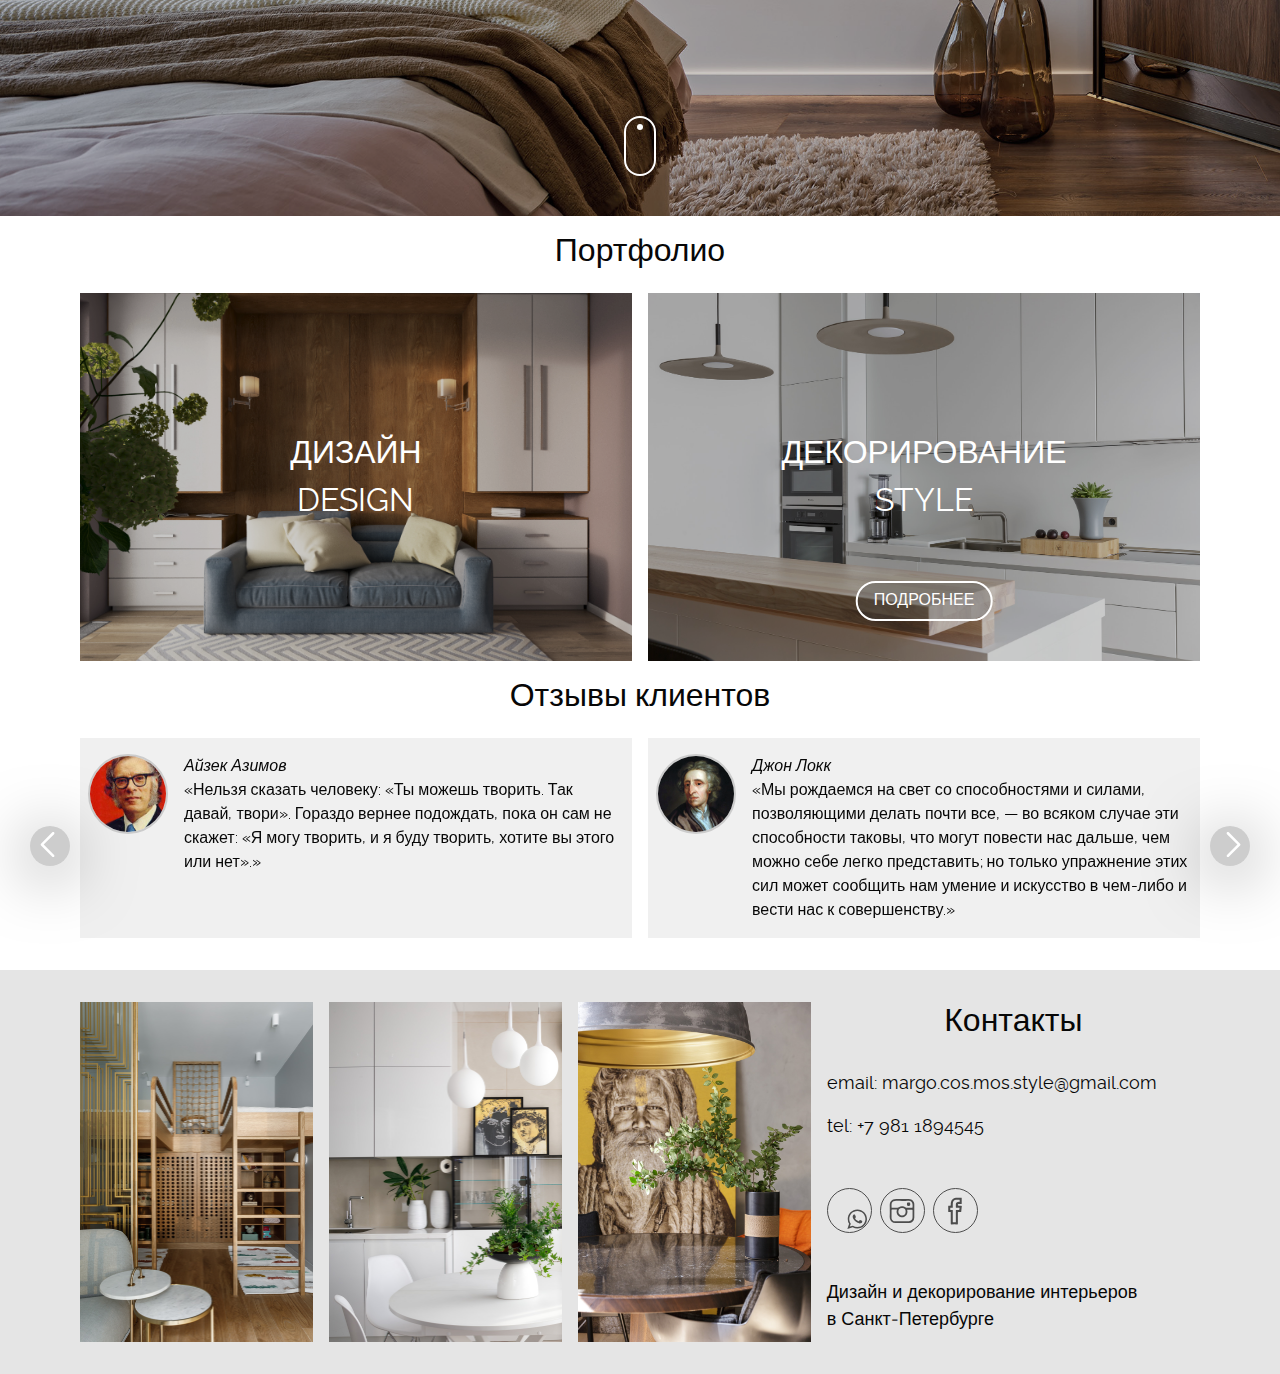
==== commit aa14bddb: "Wtf" ====
--- a/index.html
+++ b/index.html
@@ -1 +1 @@
-<!DOCTYPE html><html lang="ru"><head><meta charset="UTF-8"><meta name="viewport" content="width=device-width, initial-scale=1.0"><meta http-equiv="X-UA-Compatible" content="ie=edge"><title>Дизайнер интерьеров в СПб Маргарита Мережнюк</title><link href="https://fonts.googleapis.com/css?family=Open+Sans|Roboto:400,700&amp;display=swap&amp;subset=cyrillic-ext" rel="stylesheet"><link rel="stylesheet" href="main.5ed972f4.css"></head><body><header class="header header--homepage"><div class="header__inner container"><div class="header__content"><a class="header__logo" href="index.html"><span>INTERIOR STYLE by MARGO</span></a><div class="header__contacts socials"><li class="socials__item"><a class="socials__link socials__link--wa" href="https://wa.me/79811894545" target="_blank"><svg width="30" height="30" viewBox="0 0 30.667 30.667"><path d="M35.467 24.457c0 5.775-4.718 10.457-10.54 10.457a10.57 10.57 0 01-5.093-1.3L14 35.467l1.902-5.612a10.35 10.35 0 01-1.511-5.398C14.39 18.682 19.108 14 24.929 14c5.82.001 10.538 4.682 10.538 10.457zm-10.54-8.79c-4.885 0-8.86 3.944-8.86 8.792 0 1.924.628 3.705 1.688 5.154l-1.106 3.264 3.404-1.082a8.858 8.858 0 004.874 1.454c4.885 0 8.86-3.943 8.86-8.792.002-4.846-3.974-8.79-8.86-8.79zm5.323 11.199c-.066-.106-.238-.17-.496-.299-.257-.129-1.529-.748-1.765-.832-.238-.086-.41-.13-.582.127-.17.257-.666.834-.818 1.006-.15.172-.3.193-.559.067-.258-.13-1.091-.4-2.078-1.272-.768-.68-1.287-1.519-1.437-1.775-.151-.257-.015-.395.113-.523.116-.115.258-.3.388-.45.13-.149.172-.255.258-.426.085-.172.042-.32-.021-.45-.065-.129-.58-1.389-.797-1.902-.215-.512-.43-.428-.581-.428-.15 0-.323-.02-.495-.02s-.452.062-.688.318-.904.877-.904 2.138c0 1.263.925 2.48 1.054 2.651.13.17 1.788 2.843 4.414 3.87 2.627 1.025 2.627.683 3.1.64.475-.044 1.53-.62 1.743-1.218.216-.6.216-1.115.15-1.222z"/></svg><span class="visually-hidden">+7 981 1894545</span></a></li><li class="socials__item"><a class="socials__link socials__link--insta" href="https://www.instagram.com/cos.mos.style/" target="_blank"><svg width="30" height="30"><path d="M73.7 117.45h-25c-10.19 0-18.06-6.44-19.83-16.42-.83-4.66-.57-9.41-.4-14.12 0-1 .17-2 .17-3 0-10.68.05-21.36-.23-32a23.3 23.3 0 011.82-10.55c3.11-6.67 8.32-10.41 15.55-11.44a58 58 0 018.3-.35h43.56c8.95 0 15.5 3.84 19.46 11.93a17.89 17.89 0 011.62 7.91q.08 24.08 0 48.16a19.6 19.6 0 01-20.07 19.86zm-.23-6.45h24.8a13.56 13.56 0 0010.36-4.17c2.67-2.86 3.58-6.34 3.64-10.08.1-5.55 0-11.1 0-16.65v-9.74c0-1-.22-1.8-1.42-1.8h-17.3c-.91 0-1.33.4-1 1.35.15.45.27.91.39 1.36 3.67 13.45-8.39 27.04-22.21 24.84-10.11-1.6-20.18-12.27-16.26-25.49.66-2.23.56-2.36-1.67-2.36-5.14 0-10.28.07-15.41 0-1.86 0-2.27.64-2.26 2.36.07 9.27 0 18.54 0 27.81a10.4 10.4 0 00.22 2.28 13.1 13.1 0 0013.1 10.33c8.36 0 16.69-.04 25.02-.04zm.2-74.68c-8.86 0-17.71-.09-26.57 0a12.53 12.53 0 00-11.94 12.19c0 3.72.06 7.44 0 11.16 0 1.65.55 2.14 2.15 2.13 6.49-.07 13-.08 19.48 0a8.14 8.14 0 005.06-1.67 19.62 19.62 0 0113.66-3.78 20.48 20.48 0 0110 3.8 7.19 7.19 0 004.22 1.61h20.9c1.16 0 1.74-.36 1.72-1.63 0-3.31.09-6.62 0-9.92-.39-9.75-6.43-14.24-14.68-14-8.05.3-16.03.12-24 .12zm.18 26.54a13.51 13.51 0 00-13.73 13.1c-.14 7.15 6.19 13.74 13.22 13.77A13.48 13.48 0 0086.87 76.3a13.08 13.08 0 00-13.02-13.43z"/><path d="M91.77 48.51c0-5.4.44-5.79 5.8-5.88s6.07.48 6.23 6.55a9.07 9.07 0 01-.17 1.58c-.47 3.05-1.31 3.85-4.38 3.91a24.85 24.85 0 01-4.76-.16 3 3 0 01-2.71-3.15c-.04-.92-.01-1.85-.01-2.85z"/></svg><span class="visually-hidden">cos.mos.style</span></a></li><li class="socials__item"><a class="socials__link socials__link--fb" href="#" target="_blank"><svg width="30" height="30"><path class="cls-1" d="M84.11 100.06v20.07c0 1.8-.47 2.55-2.4 2.53q-10.71-.13-21.43 0c-1.93 0-2.42-.73-2.41-2.53.05-13.31 0-26.62 0-39.94 0-2.79 0-2.79-2.84-2.8h-4.48c-1.34 0-2.05-.48-2-1.93V55.98c0-1.45.7-2 2-1.94 1.62 0 3.25-.09 4.87 0 1.84.13 2.57-.53 2.48-2.43a43.28 43.28 0 01.68-10.27c1.89-9.47 8.34-15.43 17.97-16.54 6.6-.76 13.23-.25 19.85-.4 1.21 0 1.78.49 1.77 1.74v19.68c0 1.46-.72 1.94-2.05 1.93-3.25 0-6.5.06-9.74 0-1.66 0-2.33.51-2.29 2.24.1 4.49-.34 4 3.93 4.06h8.57c1.55 0 2.08.64 1.92 2.14q-1 9.67-2 19.36c-.14 1.4-.86 1.89-2.19 1.87-2.66 0-5.33.06-8 0-1.68-.06-2.29.52-2.28 2.24.12 6.76.08 13.58.07 20.4zM65.4 92.51v19.86c0 2.75 0 2.75 2.65 2.76h5.26c3.34 0 3.34 0 3.34-3.44V72.35c0-2.58.16-2.73 2.78-2.74s5.45 0 8.18 0c1.28 0 1.94-.48 2.05-1.76.09-1.1.22-2.19.36-3.29.35-2.78.32-2.82-2.55-2.82h-8.76c-1.32 0-2.09-.43-2.07-1.9 0-3.89-.1-7.8.08-11.68.21-4.65 2.74-7.2 7.34-7.91a28.1 28.1 0 014.85-.28c1.21 0 1.81-.47 1.78-1.73v-4.67c0-1.25-.54-1.72-1.76-1.74a86.24 86.24 0 00-11.86.44 12.41 12.41 0 00-8.23 4c-2.57 3-3.27 6.6-3.4 10.33-.15 4.34-.08 8.7 0 13 0 1.49-.6 2.14-2.08 2.11h-5.45c-1.33 0-1.89.55-1.85 1.87s.06 2.73 0 4.09.62 2 2 1.91c1.56-.06 3.12 0 4.67 0 2.49 0 2.69.2 2.69 2.64l-.02 20.29z"/></svg><span class="visually-hidden">Маргарита Мережнюк</span></a></li></div><div class="header__btn"><button class="hamburger menu__btn" type="button"><span class="hamburger__icon"></span><span class="visually-hidden">Открыть меню</span></button></div><nav class="header__menu menu"><ul class="menu__list"><li class="menu__item"><a class="menu__link" href="about.html">Обо мне</a></li><li class="menu__item"><a class="menu__link">Портфолио</a><ul class="menu__dd"><li class="menu__item menu__item--dd"><a class="menu__link" href="design.html">Дизайн</a></li><li class="menu__item menu__item--dd"><a class="menu__link" href="design.html">Декорирование</a></li></ul></li><li class="menu__item"><a class="menu__link" href="press.html">Публикации</a></li><li class="menu__item"><a class="menu__link" href="#">Контакты</a></li><li class="menu__item"><a class="menu__link menu__link--accent" href="https://n293225.yclients.com/company:103492">Заказать дизайн</a></li></ul></nav></div></div></header><main><h1 class="visually-hidden">Дизайнер интерьеров в СПб Маргарита Мережнюк</h1><section class="intro"><div class="intro__inner container"><h2 class="heading heading--xl intro__heading">INTERIOR STYLE by MARGO</h2><div class="intro__text glide glide--intro"><div class="glide__track" data-glide-el="track"><ul class="glide__slides"><li class="glide__slide">дизайн интерьеров квартир</li><li class="glide__slide">декорирование</li><li class="glide__slide">архитектурное проектирование</li></ul></div><a class="intro__btn btn btn--diagonal" href="#">записаться на консультацию</a></div></div><div class="scroll"><div class="scroll__pin"></div></div></section><section class="survey"><div class="survey__inner container"><h2 class="visually-hidden">Опрос "Выбери стиль интерьера"</h2><div class="survey__block"><p>Если ты все еще не знаешь какой интерьер тебе нравится и не знаешь с чем обратиться к специалисту, попробуй пройти тест, который поможет тебе сориентироваться и увидеть направление</p><a class="survey__btn btn btn--diagonal" href="#">пройти тест</a></div></div><div class="scroll"><div class="scroll__pin"></div></div></section><section class="portfolio"><div class="portfolio__inner container"><h2 class="heading heading--l">Портфолио</h2><div class="portfolio__content"><a class="portfolio__block portfolio__block--design" href="#"><p class="portfolio__text"><span>дизайн</span><span>design</span></p><img src="design_bg.2ac6108e.jpg" alt="дизайн интерьера"></a><a class="portfolio__block portfolio__block--decor" href="#"><p class="portfolio__text"><span>декорирование</span><span>style</span></p><span class="portfolio__btn btn btn--primary" href="#">Подробнее</span><img src="decor_bg.b45583af.jpg" alt="декор интерьера"></a></div></div></section><section class="feedback"><div class="feedback__inner container"><h2 class="heading heading--l">Отзывы клиентов</h2><div class="glide glide--feedback"><div class="glide__track" data-glide-el="track"><ul class="feedback__list glide__slides"><li class="feedback__item glide__slide"><div class="feedback__user"><img src="user1.a29a6b48.jpg" alt="Отзыв клиента"></div><div class="feedback__text"><em>Айзек Азимов</em><q>Нельзя сказать человеку: «Ты можешь творить. Так давай, твори». Гораздо вернее подождать, пока он сам не скажет: «Я могу творить, и я буду творить, хотите вы этого или нет».</q></div></li><li class="feedback__item glide__slide"><div class="feedback__user"><img src="user2.21f79a23.jpg" alt="Отзыв клиента"></div><div class="feedback__text"><em>Джон Локк</em><q>Мы рождаемся на свет со способностями и силами, позволяющими делать почти все, — во всяком случае эти способности таковы, что могут повести нас дальше, чем можно себе легко представить; но только упражнение этих сил может сообщить нам умение и искусство в чем-либо и вести нас к совершенству.</q></div></li><li class="feedback__item glide__slide"><div class="feedback__user"><img src="user3.478c17af.jpg" alt="Отзыв клиента"></div><div class="feedback__text"><em>Альберт Эйнштейн</em><q>Секрет творчества состоит в умении скрывать источники своего вдохновения.</q></div></li><li class="feedback__item glide__slide"><div class="feedback__user"><img src="user4.31643041.jpg" alt="Отзыв клиента"></div><div class="feedback__text"><em>Фридрих Ницше</em><q>Кто творит, тот любит в этом самого себя; поэтому ему приходится глубочайшим образом и ненавидеть самого себя — в этой ненависти он не знает меры.</q></div></li></ul></div><div class="glide__arrows" data-glide-el="controls"><button class="glide__arrow glide__arrow--left" data-glide-dir="&lt;"><span class="visually-hidden">prev</span><svg width="25" height="25" viewBox="0 0 240 240"><path d="M57.633 129.007L165.93 237.268c4.752 4.74 12.451 4.74 17.215 0 4.752-4.74 4.752-12.439 0-17.179l-99.707-99.671 99.695-99.671c4.752-4.74 4.752-12.439 0-17.191-4.752-4.74-12.463-4.74-17.215 0L57.621 111.816c-4.679 4.691-4.679 12.511.012 17.191z"/></svg></button><button class="glide__arrow glide__arrow--right" data-glide-dir="&gt;"><span class="visually-hidden">next</span><svg width="25" height="25" viewBox="0 0 240 240"><path d="M183.189 111.816L74.892 3.555c-4.752-4.74-12.451-4.74-17.215 0-4.752 4.74-4.752 12.439 0 17.179l99.707 99.671-99.695 99.671c-4.752 4.74-4.752 12.439 0 17.191 4.752 4.74 12.463 4.74 17.215 0l108.297-108.261c4.68-4.691 4.68-12.511-.012-17.19z"/></svg></button></div></div></div></section></main><footer class="footer"><div class="container footer__inner"><div class="footer__block footer__block--l"><ul class="footer__pics"><li><img src="footer3.1924f836.jpg" alt="Фото стильного интерьера в СПб"></li><li><img src="footer2.19a45ef6.jpg" alt="Фото стильного интерьера в СПб"></li><li><img src="footer1.c38f30c1.jpg" alt="Фото стильного интерьера в СПб"></li></ul></div><div class="footer__block footer__block--clmn"><h3 class="heading heading--l">Контакты</h3><p><span>email:&nbsp;</span><a class="footer__link" href="mailto:margo.cos.mos.style@gmail.com">margo.cos.mos.style@gmail.com</a></p><p><span>tel:&nbsp;</span><a class="footer__link" href="tel:+7981189454">+7 981 1894545</a></p><ul class="socials socials--footer"><li class="socials__item"><a class="socials__link socials__link--wa" href="https://wa.me/79811894545" target="_blank"><svg width="40" height="40" viewBox="0 0 30.667 30.667"><path d="M35.467 24.457c0 5.775-4.718 10.457-10.54 10.457a10.57 10.57 0 01-5.093-1.3L14 35.467l1.902-5.612a10.35 10.35 0 01-1.511-5.398C14.39 18.682 19.108 14 24.929 14c5.82.001 10.538 4.682 10.538 10.457zm-10.54-8.79c-4.885 0-8.86 3.944-8.86 8.792 0 1.924.628 3.705 1.688 5.154l-1.106 3.264 3.404-1.082a8.858 8.858 0 004.874 1.454c4.885 0 8.86-3.943 8.86-8.792.002-4.846-3.974-8.79-8.86-8.79zm5.323 11.199c-.066-.106-.238-.17-.496-.299-.257-.129-1.529-.748-1.765-.832-.238-.086-.41-.13-.582.127-.17.257-.666.834-.818 1.006-.15.172-.3.193-.559.067-.258-.13-1.091-.4-2.078-1.272-.768-.68-1.287-1.519-1.437-1.775-.151-.257-.015-.395.113-.523.116-.115.258-.3.388-.45.13-.149.172-.255.258-.426.085-.172.042-.32-.021-.45-.065-.129-.58-1.389-.797-1.902-.215-.512-.43-.428-.581-.428-.15 0-.323-.02-.495-.02s-.452.062-.688.318-.904.877-.904 2.138c0 1.263.925 2.48 1.054 2.651.13.17 1.788 2.843 4.414 3.87 2.627 1.025 2.627.683 3.1.64.475-.044 1.53-.62 1.743-1.218.216-.6.216-1.115.15-1.222z"/></svg><span class="visually-hidden">+7 981 1894545</span></a></li><li class="socials__item"><a class="socials__link socials__link--insta" href="https://www.instagram.com/cos.mos.style/" target="_blank"><svg width="40" height="40" viewBox="0 0 147 147"><path d="M73.7 117.45h-25c-10.19 0-18.06-6.44-19.83-16.42-.83-4.66-.57-9.41-.4-14.12 0-1 .17-2 .17-3 0-10.68.05-21.36-.23-32a23.3 23.3 0 011.82-10.55c3.11-6.67 8.32-10.41 15.55-11.44a58 58 0 018.3-.35h43.56c8.95 0 15.5 3.84 19.46 11.93a17.89 17.89 0 011.62 7.91q.08 24.08 0 48.16a19.6 19.6 0 01-20.07 19.86zm-.23-6.45h24.8a13.56 13.56 0 0010.36-4.17c2.67-2.86 3.58-6.34 3.64-10.08.1-5.55 0-11.1 0-16.65v-9.74c0-1-.22-1.8-1.42-1.8h-17.3c-.91 0-1.33.4-1 1.35.15.45.27.91.39 1.36 3.67 13.45-8.39 27.04-22.21 24.84-10.11-1.6-20.18-12.27-16.26-25.49.66-2.23.56-2.36-1.67-2.36-5.14 0-10.28.07-15.41 0-1.86 0-2.27.64-2.26 2.36.07 9.27 0 18.54 0 27.81a10.4 10.4 0 00.22 2.28 13.1 13.1 0 0013.1 10.33c8.36 0 16.69-.04 25.02-.04zm.2-74.68c-8.86 0-17.71-.09-26.57 0a12.53 12.53 0 00-11.94 12.19c0 3.72.06 7.44 0 11.16 0 1.65.55 2.14 2.15 2.13 6.49-.07 13-.08 19.48 0a8.14 8.14 0 005.06-1.67 19.62 19.62 0 0113.66-3.78 20.48 20.48 0 0110 3.8 7.19 7.19 0 004.22 1.61h20.9c1.16 0 1.74-.36 1.72-1.63 0-3.31.09-6.62 0-9.92-.39-9.75-6.43-14.24-14.68-14-8.05.3-16.03.12-24 .12zm.18 26.54a13.51 13.51 0 00-13.73 13.1c-.14 7.15 6.19 13.74 13.22 13.77A13.48 13.48 0 0086.87 76.3a13.08 13.08 0 00-13.02-13.43z"/><path d="M91.77 48.51c0-5.4.44-5.79 5.8-5.88s6.07.48 6.23 6.55a9.07 9.07 0 01-.17 1.58c-.47 3.05-1.31 3.85-4.38 3.91a24.85 24.85 0 01-4.76-.16 3 3 0 01-2.71-3.15c-.04-.92-.01-1.85-.01-2.85z"/></svg><span class="visually-hidden">cos.mos.style</span></a></li><li class="socials__item"><a class="socials__link socials__link--fb" href="#" target="_blank"><svg width="40" height="40" viewBox="0 0 147 147"><path class="cls-1" d="M84.11 100.06v20.07c0 1.8-.47 2.55-2.4 2.53q-10.71-.13-21.43 0c-1.93 0-2.42-.73-2.41-2.53.05-13.31 0-26.62 0-39.94 0-2.79 0-2.79-2.84-2.8h-4.48c-1.34 0-2.05-.48-2-1.93V55.98c0-1.45.7-2 2-1.94 1.62 0 3.25-.09 4.87 0 1.84.13 2.57-.53 2.48-2.43a43.28 43.28 0 01.68-10.27c1.89-9.47 8.34-15.43 17.97-16.54 6.6-.76 13.23-.25 19.85-.4 1.21 0 1.78.49 1.77 1.74v19.68c0 1.46-.72 1.94-2.05 1.93-3.25 0-6.5.06-9.74 0-1.66 0-2.33.51-2.29 2.24.1 4.49-.34 4 3.93 4.06h8.57c1.55 0 2.08.64 1.92 2.14q-1 9.67-2 19.36c-.14 1.4-.86 1.89-2.19 1.87-2.66 0-5.33.06-8 0-1.68-.06-2.29.52-2.28 2.24.12 6.76.08 13.58.07 20.4zM65.4 92.51v19.86c0 2.75 0 2.75 2.65 2.76h5.26c3.34 0 3.34 0 3.34-3.44V72.35c0-2.58.16-2.73 2.78-2.74s5.45 0 8.18 0c1.28 0 1.94-.48 2.05-1.76.09-1.1.22-2.19.36-3.29.35-2.78.32-2.82-2.55-2.82h-8.76c-1.32 0-2.09-.43-2.07-1.9 0-3.89-.1-7.8.08-11.68.21-4.65 2.74-7.2 7.34-7.91a28.1 28.1 0 014.85-.28c1.21 0 1.81-.47 1.78-1.73v-4.67c0-1.25-.54-1.72-1.76-1.74a86.24 86.24 0 00-11.86.44 12.41 12.41 0 00-8.23 4c-2.57 3-3.27 6.6-3.4 10.33-.15 4.34-.08 8.7 0 13 0 1.49-.6 2.14-2.08 2.11h-5.45c-1.33 0-1.89.55-1.85 1.87s.06 2.73 0 4.09.62 2 2 1.91c1.56-.06 3.12 0 4.67 0 2.49 0 2.69.2 2.69 2.64l-.02 20.29z"/></svg><span class="visually-hidden">Маргарита Мережнюк</span></a></li></ul><p class="footer__text">Дизайн и&nbsp;декорирование интерьеров в&nbsp;Санкт&#8209;Петербурге</p></div></div></footer><script src="main.004a80d8.js"></script></body></html>+<!DOCTYPE html><html lang="ru"><head><meta charset="UTF-8"><meta name="viewport" content="width=device-width, initial-scale=1.0"><meta http-equiv="X-UA-Compatible" content="ie=edge"><title>Дизайнер интерьеров в СПб Маргарита Мережнюк</title><link href="https://fonts.googleapis.com/css?family=Open+Sans|Roboto:400,700&amp;display=swap&amp;subset=cyrillic-ext" rel="stylesheet"><link rel="stylesheet" href="main.50750440.css"></head><body><header class="header header--homepage"><div class="header__inner container"><div class="header__content"><a class="header__logo" href="index.html"><span>INTERIOR STYLE by MARGO</span></a><div class="header__contacts socials"><li class="socials__item"><a class="socials__link socials__link--wa" href="https://wa.me/79811894545" target="_blank"><svg width="30" height="30" viewBox="0 0 30.667 30.667"><path d="M35.467 24.457c0 5.775-4.718 10.457-10.54 10.457a10.57 10.57 0 01-5.093-1.3L14 35.467l1.902-5.612a10.35 10.35 0 01-1.511-5.398C14.39 18.682 19.108 14 24.929 14c5.82.001 10.538 4.682 10.538 10.457zm-10.54-8.79c-4.885 0-8.86 3.944-8.86 8.792 0 1.924.628 3.705 1.688 5.154l-1.106 3.264 3.404-1.082a8.858 8.858 0 004.874 1.454c4.885 0 8.86-3.943 8.86-8.792.002-4.846-3.974-8.79-8.86-8.79zm5.323 11.199c-.066-.106-.238-.17-.496-.299-.257-.129-1.529-.748-1.765-.832-.238-.086-.41-.13-.582.127-.17.257-.666.834-.818 1.006-.15.172-.3.193-.559.067-.258-.13-1.091-.4-2.078-1.272-.768-.68-1.287-1.519-1.437-1.775-.151-.257-.015-.395.113-.523.116-.115.258-.3.388-.45.13-.149.172-.255.258-.426.085-.172.042-.32-.021-.45-.065-.129-.58-1.389-.797-1.902-.215-.512-.43-.428-.581-.428-.15 0-.323-.02-.495-.02s-.452.062-.688.318-.904.877-.904 2.138c0 1.263.925 2.48 1.054 2.651.13.17 1.788 2.843 4.414 3.87 2.627 1.025 2.627.683 3.1.64.475-.044 1.53-.62 1.743-1.218.216-.6.216-1.115.15-1.222z"/></svg><span class="visually-hidden">+7 981 1894545</span></a></li><li class="socials__item"><a class="socials__link socials__link--insta" href="https://www.instagram.com/cos.mos.style/" target="_blank"><svg width="30" height="30"><path d="M73.7 117.45h-25c-10.19 0-18.06-6.44-19.83-16.42-.83-4.66-.57-9.41-.4-14.12 0-1 .17-2 .17-3 0-10.68.05-21.36-.23-32a23.3 23.3 0 011.82-10.55c3.11-6.67 8.32-10.41 15.55-11.44a58 58 0 018.3-.35h43.56c8.95 0 15.5 3.84 19.46 11.93a17.89 17.89 0 011.62 7.91q.08 24.08 0 48.16a19.6 19.6 0 01-20.07 19.86zm-.23-6.45h24.8a13.56 13.56 0 0010.36-4.17c2.67-2.86 3.58-6.34 3.64-10.08.1-5.55 0-11.1 0-16.65v-9.74c0-1-.22-1.8-1.42-1.8h-17.3c-.91 0-1.33.4-1 1.35.15.45.27.91.39 1.36 3.67 13.45-8.39 27.04-22.21 24.84-10.11-1.6-20.18-12.27-16.26-25.49.66-2.23.56-2.36-1.67-2.36-5.14 0-10.28.07-15.41 0-1.86 0-2.27.64-2.26 2.36.07 9.27 0 18.54 0 27.81a10.4 10.4 0 00.22 2.28 13.1 13.1 0 0013.1 10.33c8.36 0 16.69-.04 25.02-.04zm.2-74.68c-8.86 0-17.71-.09-26.57 0a12.53 12.53 0 00-11.94 12.19c0 3.72.06 7.44 0 11.16 0 1.65.55 2.14 2.15 2.13 6.49-.07 13-.08 19.48 0a8.14 8.14 0 005.06-1.67 19.62 19.62 0 0113.66-3.78 20.48 20.48 0 0110 3.8 7.19 7.19 0 004.22 1.61h20.9c1.16 0 1.74-.36 1.72-1.63 0-3.31.09-6.62 0-9.92-.39-9.75-6.43-14.24-14.68-14-8.05.3-16.03.12-24 .12zm.18 26.54a13.51 13.51 0 00-13.73 13.1c-.14 7.15 6.19 13.74 13.22 13.77A13.48 13.48 0 0086.87 76.3a13.08 13.08 0 00-13.02-13.43z"/><path d="M91.77 48.51c0-5.4.44-5.79 5.8-5.88s6.07.48 6.23 6.55a9.07 9.07 0 01-.17 1.58c-.47 3.05-1.31 3.85-4.38 3.91a24.85 24.85 0 01-4.76-.16 3 3 0 01-2.71-3.15c-.04-.92-.01-1.85-.01-2.85z"/></svg><span class="visually-hidden">cos.mos.style</span></a></li><li class="socials__item"><a class="socials__link socials__link--fb" href="#" target="_blank"><svg width="30" height="30"><path class="cls-1" d="M84.11 100.06v20.07c0 1.8-.47 2.55-2.4 2.53q-10.71-.13-21.43 0c-1.93 0-2.42-.73-2.41-2.53.05-13.31 0-26.62 0-39.94 0-2.79 0-2.79-2.84-2.8h-4.48c-1.34 0-2.05-.48-2-1.93V55.98c0-1.45.7-2 2-1.94 1.62 0 3.25-.09 4.87 0 1.84.13 2.57-.53 2.48-2.43a43.28 43.28 0 01.68-10.27c1.89-9.47 8.34-15.43 17.97-16.54 6.6-.76 13.23-.25 19.85-.4 1.21 0 1.78.49 1.77 1.74v19.68c0 1.46-.72 1.94-2.05 1.93-3.25 0-6.5.06-9.74 0-1.66 0-2.33.51-2.29 2.24.1 4.49-.34 4 3.93 4.06h8.57c1.55 0 2.08.64 1.92 2.14q-1 9.67-2 19.36c-.14 1.4-.86 1.89-2.19 1.87-2.66 0-5.33.06-8 0-1.68-.06-2.29.52-2.28 2.24.12 6.76.08 13.58.07 20.4zM65.4 92.51v19.86c0 2.75 0 2.75 2.65 2.76h5.26c3.34 0 3.34 0 3.34-3.44V72.35c0-2.58.16-2.73 2.78-2.74s5.45 0 8.18 0c1.28 0 1.94-.48 2.05-1.76.09-1.1.22-2.19.36-3.29.35-2.78.32-2.82-2.55-2.82h-8.76c-1.32 0-2.09-.43-2.07-1.9 0-3.89-.1-7.8.08-11.68.21-4.65 2.74-7.2 7.34-7.91a28.1 28.1 0 014.85-.28c1.21 0 1.81-.47 1.78-1.73v-4.67c0-1.25-.54-1.72-1.76-1.74a86.24 86.24 0 00-11.86.44 12.41 12.41 0 00-8.23 4c-2.57 3-3.27 6.6-3.4 10.33-.15 4.34-.08 8.7 0 13 0 1.49-.6 2.14-2.08 2.11h-5.45c-1.33 0-1.89.55-1.85 1.87s.06 2.73 0 4.09.62 2 2 1.91c1.56-.06 3.12 0 4.67 0 2.49 0 2.69.2 2.69 2.64l-.02 20.29z"/></svg><span class="visually-hidden">Маргарита Мережнюк</span></a></li></div><div class="header__btn"><button class="hamburger menu__btn" type="button"><span class="hamburger__icon"></span><span class="visually-hidden">Открыть меню</span></button></div><nav class="header__menu menu"><ul class="menu__list"><li class="menu__item"><a class="menu__link" href="about.html">Обо мне</a></li><li class="menu__item"><a class="menu__link">Портфолио</a><ul class="menu__dd"><li class="menu__item menu__item--dd"><a class="menu__link" href="design.html">Дизайн</a></li><li class="menu__item menu__item--dd"><a class="menu__link" href="design.html">Декорирование</a></li></ul></li><li class="menu__item"><a class="menu__link" href="press.html">Публикации</a></li><li class="menu__item"><a class="menu__link" href="#">Контакты</a></li><li class="menu__item"><a class="menu__link menu__link--accent" href="https://n293225.yclients.com/company:103492">Заказать дизайн</a></li></ul></nav></div></div></header><main><h1 class="visually-hidden">Дизайнер интерьеров в СПб Маргарита Мережнюк</h1><section class="intro"><div class="intro__inner container"><h2 class="heading heading--xl intro__heading">INTERIOR STYLE by MARGO</h2><div class="intro__text glide glide--intro"><div class="glide__track" data-glide-el="track"><ul class="glide__slides"><li class="glide__slide">дизайн интерьеров квартир</li><li class="glide__slide">декорирование</li><li class="glide__slide">архитектурное проектирование</li></ul></div><a class="intro__btn btn btn--diagonal" href="#">записаться на консультацию</a></div></div><div class="scroll"><div class="scroll__pin"></div></div></section><section class="survey"><div class="survey__inner container"><h2 class="visually-hidden">Опрос "Выбери стиль интерьера"</h2><div class="survey__block"><p>Если ты все еще не знаешь какой интерьер тебе нравится и не знаешь с чем обратиться к специалисту, попробуй пройти тест, который поможет тебе сориентироваться и увидеть направление</p><a class="survey__btn btn btn--diagonal" href="#">пройти тест</a></div></div><div class="scroll"><div class="scroll__pin"></div></div></section><section class="portfolio"><div class="portfolio__inner container"><h2 class="heading heading--l">Портфолио</h2><div class="portfolio__content"><a class="portfolio__block portfolio__block--design" href="#"><p class="portfolio__text"><span>дизайн</span><span>design</span></p><img src="design_bg.2ac6108e.jpg" alt="дизайн интерьера"></a><a class="portfolio__block portfolio__block--decor" href="#"><p class="portfolio__text"><span>декорирование</span><span>style</span></p><span class="portfolio__btn btn btn--primary" href="#">Подробнее</span><img src="decor_bg.b45583af.jpg" alt="декор интерьера"></a></div></div></section><section class="feedback"><div class="feedback__inner container"><h2 class="heading heading--l">Отзывы клиентов</h2><div class="glide glide--feedback"><div class="glide__track" data-glide-el="track"><ul class="feedback__list glide__slides"><li class="feedback__item glide__slide"><div class="feedback__user"><img src="user1.a29a6b48.jpg" alt="Отзыв клиента"></div><div class="feedback__text"><em>Айзек Азимов</em><q>Нельзя сказать человеку: «Ты можешь творить. Так давай, твори». Гораздо вернее подождать, пока он сам не скажет: «Я могу творить, и я буду творить, хотите вы этого или нет».</q></div></li><li class="feedback__item glide__slide"><div class="feedback__user"><img src="user2.21f79a23.jpg" alt="Отзыв клиента"></div><div class="feedback__text"><em>Джон Локк</em><q>Мы рождаемся на свет со способностями и силами, позволяющими делать почти все, — во всяком случае эти способности таковы, что могут повести нас дальше, чем можно себе легко представить; но только упражнение этих сил может сообщить нам умение и искусство в чем-либо и вести нас к совершенству.</q></div></li><li class="feedback__item glide__slide"><div class="feedback__user"><img src="user3.478c17af.jpg" alt="Отзыв клиента"></div><div class="feedback__text"><em>Альберт Эйнштейн</em><q>Секрет творчества состоит в умении скрывать источники своего вдохновения.</q></div></li><li class="feedback__item glide__slide"><div class="feedback__user"><img src="user4.31643041.jpg" alt="Отзыв клиента"></div><div class="feedback__text"><em>Фридрих Ницше</em><q>Кто творит, тот любит в этом самого себя; поэтому ему приходится глубочайшим образом и ненавидеть самого себя — в этой ненависти он не знает меры.</q></div></li></ul></div><div class="glide__arrows" data-glide-el="controls"><button class="glide__arrow glide__arrow--left" data-glide-dir="&lt;"><span class="visually-hidden">prev</span><svg width="25" height="25" viewBox="0 0 240 240"><path d="M57.633 129.007L165.93 237.268c4.752 4.74 12.451 4.74 17.215 0 4.752-4.74 4.752-12.439 0-17.179l-99.707-99.671 99.695-99.671c4.752-4.74 4.752-12.439 0-17.191-4.752-4.74-12.463-4.74-17.215 0L57.621 111.816c-4.679 4.691-4.679 12.511.012 17.191z"/></svg></button><button class="glide__arrow glide__arrow--right" data-glide-dir="&gt;"><span class="visually-hidden">next</span><svg width="25" height="25" viewBox="0 0 240 240"><path d="M183.189 111.816L74.892 3.555c-4.752-4.74-12.451-4.74-17.215 0-4.752 4.74-4.752 12.439 0 17.179l99.707 99.671-99.695 99.671c-4.752 4.74-4.752 12.439 0 17.191 4.752 4.74 12.463 4.74 17.215 0l108.297-108.261c4.68-4.691 4.68-12.511-.012-17.19z"/></svg></button></div></div></div></section></main><footer class="footer"><div class="container footer__inner"><div class="footer__block footer__block--l"><ul class="footer__pics"><li><img src="footer3.1924f836.jpg" alt="Фото стильного интерьера в СПб"></li><li><img src="footer2.19a45ef6.jpg" alt="Фото стильного интерьера в СПб"></li><li><img src="footer1.c38f30c1.jpg" alt="Фото стильного интерьера в СПб"></li></ul></div><div class="footer__block footer__block--clmn"><h3 class="heading heading--l">Контакты</h3><p><span>email:&nbsp;</span><a class="footer__link" href="mailto:margo.cos.mos.style@gmail.com">margo.cos.mos.style@gmail.com</a></p><p><span>tel:&nbsp;</span><a class="footer__link" href="tel:+7981189454">+7 981 1894545</a></p><ul class="socials socials--footer"><li class="socials__item"><a class="socials__link socials__link--wa" href="https://wa.me/79811894545" target="_blank"><svg width="40" height="40" viewBox="0 0 30.667 30.667"><path d="M35.467 24.457c0 5.775-4.718 10.457-10.54 10.457a10.57 10.57 0 01-5.093-1.3L14 35.467l1.902-5.612a10.35 10.35 0 01-1.511-5.398C14.39 18.682 19.108 14 24.929 14c5.82.001 10.538 4.682 10.538 10.457zm-10.54-8.79c-4.885 0-8.86 3.944-8.86 8.792 0 1.924.628 3.705 1.688 5.154l-1.106 3.264 3.404-1.082a8.858 8.858 0 004.874 1.454c4.885 0 8.86-3.943 8.86-8.792.002-4.846-3.974-8.79-8.86-8.79zm5.323 11.199c-.066-.106-.238-.17-.496-.299-.257-.129-1.529-.748-1.765-.832-.238-.086-.41-.13-.582.127-.17.257-.666.834-.818 1.006-.15.172-.3.193-.559.067-.258-.13-1.091-.4-2.078-1.272-.768-.68-1.287-1.519-1.437-1.775-.151-.257-.015-.395.113-.523.116-.115.258-.3.388-.45.13-.149.172-.255.258-.426.085-.172.042-.32-.021-.45-.065-.129-.58-1.389-.797-1.902-.215-.512-.43-.428-.581-.428-.15 0-.323-.02-.495-.02s-.452.062-.688.318-.904.877-.904 2.138c0 1.263.925 2.48 1.054 2.651.13.17 1.788 2.843 4.414 3.87 2.627 1.025 2.627.683 3.1.64.475-.044 1.53-.62 1.743-1.218.216-.6.216-1.115.15-1.222z"/></svg><span class="visually-hidden">+7 981 1894545</span></a></li><li class="socials__item"><a class="socials__link socials__link--insta" href="https://www.instagram.com/cos.mos.style/" target="_blank"><svg width="40" height="40" viewBox="0 0 147 147"><path d="M73.7 117.45h-25c-10.19 0-18.06-6.44-19.83-16.42-.83-4.66-.57-9.41-.4-14.12 0-1 .17-2 .17-3 0-10.68.05-21.36-.23-32a23.3 23.3 0 011.82-10.55c3.11-6.67 8.32-10.41 15.55-11.44a58 58 0 018.3-.35h43.56c8.95 0 15.5 3.84 19.46 11.93a17.89 17.89 0 011.62 7.91q.08 24.08 0 48.16a19.6 19.6 0 01-20.07 19.86zm-.23-6.45h24.8a13.56 13.56 0 0010.36-4.17c2.67-2.86 3.58-6.34 3.64-10.08.1-5.55 0-11.1 0-16.65v-9.74c0-1-.22-1.8-1.42-1.8h-17.3c-.91 0-1.33.4-1 1.35.15.45.27.91.39 1.36 3.67 13.45-8.39 27.04-22.21 24.84-10.11-1.6-20.18-12.27-16.26-25.49.66-2.23.56-2.36-1.67-2.36-5.14 0-10.28.07-15.41 0-1.86 0-2.27.64-2.26 2.36.07 9.27 0 18.54 0 27.81a10.4 10.4 0 00.22 2.28 13.1 13.1 0 0013.1 10.33c8.36 0 16.69-.04 25.02-.04zm.2-74.68c-8.86 0-17.71-.09-26.57 0a12.53 12.53 0 00-11.94 12.19c0 3.72.06 7.44 0 11.16 0 1.65.55 2.14 2.15 2.13 6.49-.07 13-.08 19.48 0a8.14 8.14 0 005.06-1.67 19.62 19.62 0 0113.66-3.78 20.48 20.48 0 0110 3.8 7.19 7.19 0 004.22 1.61h20.9c1.16 0 1.74-.36 1.72-1.63 0-3.31.09-6.62 0-9.92-.39-9.75-6.43-14.24-14.68-14-8.05.3-16.03.12-24 .12zm.18 26.54a13.51 13.51 0 00-13.73 13.1c-.14 7.15 6.19 13.74 13.22 13.77A13.48 13.48 0 0086.87 76.3a13.08 13.08 0 00-13.02-13.43z"/><path d="M91.77 48.51c0-5.4.44-5.79 5.8-5.88s6.07.48 6.23 6.55a9.07 9.07 0 01-.17 1.58c-.47 3.05-1.31 3.85-4.38 3.91a24.85 24.85 0 01-4.76-.16 3 3 0 01-2.71-3.15c-.04-.92-.01-1.85-.01-2.85z"/></svg><span class="visually-hidden">cos.mos.style</span></a></li><li class="socials__item"><a class="socials__link socials__link--fb" href="#" target="_blank"><svg width="40" height="40" viewBox="0 0 147 147"><path class="cls-1" d="M84.11 100.06v20.07c0 1.8-.47 2.55-2.4 2.53q-10.71-.13-21.43 0c-1.93 0-2.42-.73-2.41-2.53.05-13.31 0-26.62 0-39.94 0-2.79 0-2.79-2.84-2.8h-4.48c-1.34 0-2.05-.48-2-1.93V55.98c0-1.45.7-2 2-1.94 1.62 0 3.25-.09 4.87 0 1.84.13 2.57-.53 2.48-2.43a43.28 43.28 0 01.68-10.27c1.89-9.47 8.34-15.43 17.97-16.54 6.6-.76 13.23-.25 19.85-.4 1.21 0 1.78.49 1.77 1.74v19.68c0 1.46-.72 1.94-2.05 1.93-3.25 0-6.5.06-9.74 0-1.66 0-2.33.51-2.29 2.24.1 4.49-.34 4 3.93 4.06h8.57c1.55 0 2.08.64 1.92 2.14q-1 9.67-2 19.36c-.14 1.4-.86 1.89-2.19 1.87-2.66 0-5.33.06-8 0-1.68-.06-2.29.52-2.28 2.24.12 6.76.08 13.58.07 20.4zM65.4 92.51v19.86c0 2.75 0 2.75 2.65 2.76h5.26c3.34 0 3.34 0 3.34-3.44V72.35c0-2.58.16-2.73 2.78-2.74s5.45 0 8.18 0c1.28 0 1.94-.48 2.05-1.76.09-1.1.22-2.19.36-3.29.35-2.78.32-2.82-2.55-2.82h-8.76c-1.32 0-2.09-.43-2.07-1.9 0-3.89-.1-7.8.08-11.68.21-4.65 2.74-7.2 7.34-7.91a28.1 28.1 0 014.85-.28c1.21 0 1.81-.47 1.78-1.73v-4.67c0-1.25-.54-1.72-1.76-1.74a86.24 86.24 0 00-11.86.44 12.41 12.41 0 00-8.23 4c-2.57 3-3.27 6.6-3.4 10.33-.15 4.34-.08 8.7 0 13 0 1.49-.6 2.14-2.08 2.11h-5.45c-1.33 0-1.89.55-1.85 1.87s.06 2.73 0 4.09.62 2 2 1.91c1.56-.06 3.12 0 4.67 0 2.49 0 2.69.2 2.69 2.64l-.02 20.29z"/></svg><span class="visually-hidden">Маргарита Мережнюк</span></a></li></ul><p class="footer__text">Дизайн и&nbsp;декорирование интерьеров в&nbsp;Санкт&#8209;Петербурге</p></div></div></footer><script src="main.004a80d8.js"></script></body></html>--- a/main.50750440.css
+++ b/main.50750440.css
@@ -0,0 +1,2 @@
+@font-face{font-family:Raleway;src:url(raleway-bolditalic-webfont.d8dd9e6d.woff2) format("woff2"),url(raleway-bolditalic-webfont.94c48f26.woff) format("woff");font-weight:700;font-style:italic}@font-face{font-family:Raleway;src:url(raleway-bold-webfont.f162b50e.woff2) format("woff2"),url(raleway-bold-webfont.0e9eac43.woff) format("woff");font-weight:700;font-style:normal}@font-face{font-family:Raleway;src:url(raleway-regularitalic-webfont.60281c72.woff2) format("woff2"),url(raleway-regularitalic-webfont.9f3017b0.woff) format("woff");font-weight:400;font-style:italic}@font-face{font-family:Raleway;src:url(raleway-regular-webfont.ac94f080.woff2) format("woff2"),url(raleway-regular-webfont.76ee7050.woff) format("woff");font-weight:400;font-style:normal}@font-face{font-family:Raleway;src:url(raleway-lightitalic-webfont.41d634f0.woff2) format("woff2"),url(raleway-lightitalic-webfont.0dbf0206.woff) format("woff");font-weight:300;font-style:italic}@font-face{font-family:Raleway;src:url(raleway-light-webfont.7dd5611d.woff2) format("woff2"),url(raleway-light-webfont.c5ddc524.woff) format("woff");font-weight:300;font-style:normal}body{margin:0;color:#070707;display:flex;flex-direction:column;min-height:100vh;min-width:320px;font-family:Raleway,Arial,sans-serif}@media screen and (max-width:767px){body.open{overflow:hidden}}body *{box-sizing:border-box}body ::selection{background:#d9d0c7}body ::-moz-selection{background:#d9d0c7}main{flex-grow:1}.visually-hidden{position:absolute!important;clip:rect(1px,1px,1px,1px);padding:0!important;border:0!important;height:1px!important;width:1px!important;overflow:hidden}.desktop-hidden{display:none}@media screen and (max-width:1199px){.desktop-hidden{display:block}}.container{max-width:1200px;margin:0 auto;padding:0 40px}@media screen and (max-width:767px){.container{padding-left:20px;padding-right:20px}}.content{display:flex}.content__block--half{width:50%;padding:32px;background-color:hsla(0,0%,89.8%,.5);display:flex;flex-direction:column;align-items:center}.content__block p{font-size:20px;line-height:1.5;margin:0;padding:0 0 16px}h1,h2,h3,h4,h5{font-family:Raleway,Arial,sans-serif;font-weight:700;margin-top:0}img{display:block;width:100%;height:auto}a,p{font-size:16px;margin:0;padding:8px 0}a{text-decoration:none;color:inherit}a:focus,a:hover{text-decoration:underline}.btn{display:inline-block;text-align:center;color:currentColor;border:2px solid;border-radius:24px;text-transform:uppercase;padding:8px 16px 10px;transition:all .5s ease-in-out;cursor:pointer}.btn:focus,.btn:hover{outline:none;text-decoration:none}.btn--primary{background:rgba(77,77,77,.3)}.btn--primary:focus,.btn--primary:hover{background-color:rgba(7,7,7,.5)}.btn--l{font-size:24px;border-width:2px}.btn--diagonal{position:relative;z-index:0;display:block;overflow:hidden;height:60px;line-height:40px;max-width:320px;margin-left:auto;margin-right:auto;text-transform:uppercase;border:1px solid}.btn--diagonal:before{content:"";position:absolute;top:0;right:-50px;bottom:0;left:0;z-index:-1;border-right:50px solid transparent;border-bottom:80px solid #d9d0c7;transform:translateX(-100%);transition:.5s ease-in-out}.btn--diagonal:focus,.btn--diagonal:hover{text-decoration:none;color:#4d4d4d;outline-width:0}.btn--diagonal:focus:before,.btn--diagonal:hover:before{transform:translateX(0)}.btn--mega-accent{font-size:24px;border:none;box-shadow:inset 0 0 0 3px #fff;color:#fff;transition:color .25s .0833333333s;position:relative}.btn--mega-accent:after,.btn--mega-accent:before{border:0 solid transparent;box-sizing:border-box;content:"";pointer-events:none;position:absolute;width:0;height:0;bottom:0;right:0}.btn--mega-accent:before{border-bottom-width:3px;border-left-width:3px}.btn--mega-accent:after{border-top-width:3px;border-right-width:3px}.btn--mega-accent:hover{color:#7de2d1}.btn--mega-accent:hover:after,.btn--mega-accent:hover:before{border-color:#7de2d1;transition:border-color 0s,width .25s,height .25s;width:100%;height:100%}.btn--mega-accent:hover:before{transition-delay:0s,0s,.25s}.btn--mega-accent:hover:after{transition-delay:0s,.25s,0s}.heading{padding:0;margin:0;font-weight:300;display:block}.heading--s{font-size:20px}@media screen and (max-width:767px){.heading--s{font-size:18px}}.heading--m{font-size:24px}@media screen and (max-width:767px){.heading--m{font-size:20px}}.heading--l{font-size:32px;margin-bottom:24px;text-align:center}@media screen and (max-width:767px){.heading--l{font-size:28px}}.heading--xl{font-size:80px;font-weight:700}.header{transition:all .2s ease-in-out;background-color:#e5e5e5;padding-top:24px;padding-bottom:24px;margin-bottom:16px}.header--homepage{background-color:hsla(0,0%,89.8%,.5);position:fixed;left:0;right:0;top:0;z-index:5;margin-bottom:0}.header--scrolled{padding-top:8px;padding-bottom:8px;background-color:#e5e5e5}.header__inner{display:flex;align-items:flex-start}@media screen and (max-width:1199px){.header__inner{align-items:center;position:relative}}@media screen and (max-width:767px){.header__inner{flex-direction:column;align-items:flex-start}}.header__content{width:100%;display:flex;justify-content:space-between;align-items:baseline}@media screen and (max-width:767px){.header__content{margin-left:0;margin-right:auto;flex-direction:column;position:relative;width:100%}}.header__contacts{order:1;display:flex;justify-content:flex-end;align-self:flex-end}@media screen and (max-width:767px){.header__contacts{margin-left:0;width:100%;display:flex;flex-direction:column;align-items:flex-start}}.header__menu{margin-left:auto;margin-right:auto}@media screen and (max-width:1199px){.header__menu{position:absolute;top:100%;right:40px;left:40px;margin-top:0}}.header__logo{font-size:16px;padding:0;flex-shrink:0;font-weight:700}.header__logo:focus,.header__logo:hover{text-decoration:none}.header__btn{display:none}@media screen and (max-width:767px){.header__btn{display:block;position:absolute;right:20px;bottom:100%;transform:translateY(-50%)}}@media screen and (max-width:767px){.menu{visibility:hidden;opacity:0;position:absolute;left:-20px;top:0;right:-20px;padding:0 20px 32px;box-shadow:4px 4px 10px #f0f0f0;background-color:#fff;transform:translateX(-1000px);transition:all .3s linear;z-index:7}}.menu--open{visibility:visible;opacity:1;transform:translateX(0)}.menu:before{content:"";position:absolute;top:100%;left:0;right:0;background-color:hsla(0,0%,94.1%,.5);height:0;z-index:7;opacity:0;transition:all .1s linear}.menu--open:before{height:100vh;opacity:1}.menu__list{display:flex;align-items:center;justify-content:flex-end;margin:0;padding:0}@media screen and (max-width:767px){.menu__list{flex-direction:column;justify-content:center}}.menu__item{position:relative;list-style:none;margin-left:8px;margin-right:8px}@media screen and (max-width:767px){.menu__item{width:100%}}.menu__item--dd{background-color:#e5e5e5;margin:0;padding:0 8px 8px}.header--homepage .menu__item--dd{background-color:hsla(0,0%,89.8%,.5)}.header--scrolled .menu__item--dd{background-color:#e5e5e5}.menu__link{display:inline-block;color:currentColor;text-decoration:none;text-transform:uppercase;font-size:16px;position:relative;padding-bottom:4px;transition:all .2s ease-in-out}.menu__link:before{content:"";position:absolute;bottom:0;left:0;right:100%;height:1px;background-color:currentColor;transition:all .2s linear}.menu__link:focus,.menu__link:hover{text-decoration:none}.menu__link:focus:before,.menu__link:hover:before{left:0;right:0}@media screen and (max-width:767px){.menu__link{font-size:20px}}.menu__link--accent{color:#600;transition:all .15s linear}.menu__link--accent:focus,.menu__link--accent:hover{text-decoration:none;color:maroon}.menu__link--xl{padding:8px 12px;font-size:20px}.menu__btn{outline:none}.menu__btn:active,.menu__btn:hover{background-color:#f0f0f0}.menu__dd{position:absolute;top:100%;left:0;margin:0;list-style:none;z-index:1;visibility:hidden;opacity:0;transition:all .25s ease-in-out;padding:26px 0 0}.header--scrolled .menu__dd{padding:8px 0 0}.menu__item:hover .menu__dd{visibility:visible;opacity:1}.hamburger{position:relative;width:46px;height:40px;display:flex;align-items:center;justify-content:center;cursor:pointer;z-index:2;transition:opacity .2s linear;background:none;border:none;display:none}@media screen and (max-width:767px){.hamburger{display:block}}.hamburger:focus,.hamburger:hover{cursor:pointer;opacity:.7}.hamburger__icon,.hamburger__icon:after,.hamburger__icon:before{width:32px;height:3px;border-radius:10px}.hamburger__icon{display:block;position:relative;background-color:#070707;transition:all 0ms .3s}.hamburger__icon--open{background-color:rgba(7,7,7,0)}.hamburger__icon:before{bottom:9px;transition:bottom .3s cubic-bezier(.23,1,.32,1) .3s,transform .3s cubic-bezier(.23,1,.32,1)}.hamburger__icon:after,.hamburger__icon:before{content:"";position:absolute;left:0;background-color:#070707}.hamburger__icon:after{top:9px;transition:top .3s cubic-bezier(.23,1,.32,1) .3s,transform .3s cubic-bezier(.23,1,.32,1)}.hamburger__icon--open:after{background-color:#070707;top:0;transform:rotate(45deg);transition:top .3s cubic-bezier(.23,1,.32,1),transform .3s cubic-bezier(.23,1,.32,1) .3s}.hamburger__icon--open:before{background-color:#070707;bottom:0;transform:rotate(-45deg);transition:bottom .3s cubic-bezier(.23,1,.32,1),transform .3s cubic-bezier(.23,1,.32,1) .3s}@keyframes mouse-scroll{0%{top:10%;opacity:1}80%{opacity:1}to{top:50%;opacity:0}}.scroll{bottom:40px;transform:translateX(-50%);width:32px;height:60px;border-radius:20px;border:2px solid #fff;z-index:1}.scroll,.scroll__pin{position:absolute;left:50%}.scroll__pin{top:10%;width:6px;height:6px;margin-left:-3px;border-radius:50%;background-color:#fff;animation:mouse-scroll 1.5s infinite}.socials{display:flex;align-items:center;padding:0;list-style:none;margin:0 -4px}.socials--footer{margin:auto -4px}.socials__item{list-style:none;padding-left:0;margin-left:4px;margin-right:4px}.socials__link{display:flex;margin:0;padding:0;width:36px;height:36px;font-size:16px;color:#4d4d4d;text-decoration:none;transition:all .25s linear;border:1px solid;border-radius:50%;cursor:pointer}@media screen and (max-width:767px){.socials__link{font-size:20px}}.socials--footer .socials__link{width:45px;height:45px}.socials__link--fb:focus,.socials__link--fb:hover{outline:none;color:#3c579e}.socials__link--insta:focus,.socials__link--insta:hover{outline:none;color:#f69b3a}.socials__link--wa path{transform:scale(.7) translate(20%,20%)}.socials__link--wa:focus,.socials__link--wa:hover{outline:none;color:#25d366}.socials__link svg{margin:auto;fill:currentColor}.footer{background-color:#e5e5e5}.footer__inner{display:flex}@media screen and (max-width:767px){.footer__inner{flex-direction:column;margin:0 auto;padding-bottom:24px}}.footer__inner a,.footer__inner p{font-size:18px;line-height:1.5}.footer__pics{padding:0;margin:0;list-style:none;display:flex}.footer__pics li{overflow:hidden;padding-right:16px;height:340px;width:33.3333%;flex-shrink:0}.footer__pics img{object-position:center;object-fit:cover;min-height:100%;min-width:100%}.footer__block{padding:32px 0;width:33.3333%;flex-shrink:0}.footer__block--clmn{display:flex;flex-direction:column}.footer__block--l{flex-grow:1}@media screen and (max-width:1199px){.footer__block{width:33.3333%}}@media screen and (max-width:767px){.footer__block{width:100%;padding:24px 0 0}}.footer__list{margin:0;padding:0;list-style:none}.footer__social{padding-top:24px;padding-bottom:24px;margin-top:auto;margin-bottom:auto}.footer__link{transition:all .15s linear;padding-top:0;padding-bottom:0}.glide{position:relative;width:100%;box-sizing:border-box}.glide *{box-sizing:inherit}.glide__slides,.glide__track{overflow:hidden}.glide__slides{position:relative;width:100%;list-style:none;backface-visibility:hidden;transform-style:preserve-3d;touch-action:pan-Y;padding:0;white-space:nowrap;display:flex;flex-wrap:nowrap;will-change:transform}.glide__slide,.glide__slides--dragging{user-select:none}.glide__slide{width:100%;height:100%;flex-shrink:0;white-space:normal;-webkit-touch-callout:none;-webkit-tap-highlight-color:transparent}.glide__slide a{user-select:none;-webkit-user-drag:none;-moz-user-select:none;-ms-user-select:none}.glide__arrows,.glide__bullets{-webkit-touch-callout:none;user-select:none}.glide--rtl{direction:rtl}.glide__arrow{position:absolute;top:50%;z-index:1;width:40px;height:40px;padding:0;border:0;outline:0;margin-top:-20px;border-radius:50%;background-color:rgba(7,7,7,.2);transition:all .25s ease-in-out;box-shadow:0 .5rem 4rem 0 rgba(0,0,0,.5);color:#fff;cursor:pointer}.glide__arrow--left{padding-right:6px;left:-50px}.glide__arrow--right{padding-left:6px;right:-50px}.glide__arrow svg{fill:currentColor}.glide__arrow:focus,.glide__arrow:hover{background-color:rgba(7,7,7,.5)}.glide--intro .glide__slides{transform:translateZ(0)!important}.glide--intro .glide__slide{position:absolute;top:0;left:0;order:2;opacity:0;transition:opacity 1.25s ease-in-out}.glide--intro .glide__slide.glide__slide--active{position:relative;order:1;opacity:1;z-index:1}.intro{position:relative;min-height:100vh;width:100%;display:flex;flex-direction:column;align-items:center;justify-content:center;overflow:hidden;margin-bottom:16px;background-color:#d9d0c7;background-image:url(intro_bg.a3722a1f.jpg);background-position:50%;background-repeat:no-repeat;background-size:cover}.intro:before{content:"";position:absolute;left:0;right:0;top:0;bottom:0;background-color:rgba(7,7,7,.2)}.intro__inner{position:relative;z-index:1;text-align:center;color:#fff}.intro__heading,.intro__text li{text-shadow:0 0 10px rgba(7,7,7,.3)}.intro__text li{font-size:32px;padding:24px 0}.intro__btn{margin-top:24px}.survey{position:relative;height:100vh;width:100%;display:flex;flex-direction:column;align-items:center;justify-content:center;overflow:hidden;margin-bottom:16px;background-color:#d9d0c7;background-image:url(test_bg.1382f9d7.jpg);background-position:50%;background-repeat:no-repeat;background-size:cover}.survey:before{content:"";position:absolute;left:0;right:0;top:0;bottom:0;background-color:rgba(7,7,7,.2)}.survey__inner{position:relative;width:100%;display:flex;justify-content:flex-end}.survey__block{width:50%;padding:32px;background-color:hsla(0,0%,89.8%,.5);display:flex;flex-direction:column;align-items:center}.survey__block p{font-size:20px;line-height:1.5;margin:0;padding:0 0 16px}.survey__btn{align-self:center;margin-left:auto;margin-right:auto}.portfolio{margin-bottom:16px}.portfolio__content{display:flex;justify-content:space-between;margin:0 -8px}.portfolio__block{width:50%;margin:0 8px;padding:0;position:relative;background-color:#e5e5e5;overflow:hidden}.portfolio__block:before{content:"";position:absolute;left:0;right:0;top:0;bottom:0;z-index:1;background-color:rgba(7,7,7,.2);transition:all .25s ease-in-out}.portfolio__block img{object-position:center;object-fit:cover;min-height:100%;min-width:100%;transition:all .5s ease-in-out}.portfolio__block p{display:flex;flex-direction:column;align-items:center;justify-content:center;position:absolute;left:50%;top:50%;transform:translate(-50%,-50%);z-index:1;color:#fff;text-align:center;font-size:32px;line-height:1.5;text-transform:uppercase}.portfolio__block:hover:before{background-color:rgba(7,7,7,0)}.portfolio__block:hover img{transform:scale(1.03)}.portfolio__btn{font-size:16px;margin-top:40px;position:absolute;bottom:40px;left:50%;transform:translateX(-50%);z-index:1;color:#fff}.feedback{margin-bottom:16px}.feedback__list{margin:0 0 16px}.feedback__item{display:flex;background-color:#f0f0f0;padding:16px 8px;height:auto}.feedback__user{width:80px;height:80px;background-color:#e5e5e5;flex-shrink:0;margin-right:16px;border-radius:50%;overflow:hidden;border:2px solid #ccc}.feedback__user img{object-fit:cover;object-position:center;width:100%;height:100%}.feedback__text{display:flex;flex-direction:column}.feedback__text em,.feedback__text q{font-size:16px;line-height:1.5}.gallery{margin-bottom:16px}.gallery__list{display:flex;flex-wrap:wrap;list-style:none;margin:-8px;padding:0}.gallery__item{width:50%;padding:8px;overflow:hidden}.gallery__item--blurred{position:relative}.gallery__item--blurred img{filter:blur(3px)}.gallery__item--blurred p{display:none}.gallery__item--blurred:after{content:"coming soon";position:absolute;left:50%;top:50%;transform:translate(-50%,-50%);color:#fff;font-size:24px;line-height:1.5;text-align:center}.gallery__item a{position:relative;display:block;overflow:hidden;height:320px;padding:0;transition:all .5s ease-in-out}.gallery__item a:before{content:"";position:absolute;left:0;right:0;top:0;bottom:0;background:linear-gradient(0deg,rgba(77,77,77,.7) 0,rgba(77,77,77,0) 40%);z-index:1;transition:all .5s ease-in-out}.gallery__item a[href]:focus:before,.gallery__item a[href]:hover:before{opacity:0}.gallery__item a img{height:100%;object-fit:cover;object-position:center;transition:all .5s ease-in-out}.gallery__item a[href]:focus img,.gallery__item a[href]:hover img{transform:scale(1.05)}.gallery__text{position:absolute;left:0;right:0;bottom:0;z-index:1;color:#fff;font-size:24px;line-height:1.5;text-align:center;padding:16px 32px 32px}.about{margin-bottom:16px;background-color:#e5e5e5;padding-top:40px;padding-bottom:40px}.about__article:after{display:block;content:"";clear:both}.about__article img{width:50%;height:auto;object-fit:cover;object-position:center;float:right;margin-left:32px}.about__text p{font-size:16px;line-height:1.5;padding:16px 0}.about__text h3,.about__text h4,.about__text h5{font-size:24px;line-height:1.5;padding:16px 0;margin:0;text-align:left}.about__quote{font-size:32px;line-height:1.5;text-align:center;padding:16px 0;margin:0;font-weight:700;text-transform:uppercase;text-align:left;text-shadow:1px 1px 10px #e5e5e5}.press__list{display:flex;flex-wrap:wrap;justify-content:center}.press__item{width:300px;margin:16px 32px;display:flex;flex-direction:column;align-items:center}.press__flat{outline:none;border:1px solid #ccc;position:relative;width:300px;margin:auto;overflow:hidden}.press__flat img{width:100%;height:auto;object-fit:contain;object-position:center}.press__link{position:absolute;top:0;left:-180%;width:100%;height:100%;display:flex;text-align:center;text-decoration:none;transition:all .3s ease-in-out}.press__link span{z-index:1;margin:auto;color:#4d4d4d;text-transform:uppercase;padding:4px;border-bottom:1px solid #4d4d4d}.press__link:before{content:"";position:absolute;left:-50px;right:-50px;top:0;bottom:0;background-color:rgba(217,208,199,.9);transform:skew(30deg);z-index:0}.press__flat:focus .press__link,.press__flat:hover .press__link{outline:none;top:0;left:0;text-decoration:none}.press__source{display:flex;flex-direction:column;align-items:center;padding:8px}.comparison{position:relative;width:75%;margin:0 auto 32px}.comparison__title{position:absolute;left:0;right:0;bottom:0;color:#fff;z-index:5}.comparison__container{position:relative;display:block}.comparison__container,.comparison__img{width:100%;overflow:hidden}.comparison__img--after{position:absolute;top:0;bottom:0;left:0;width:50%;border-right:4px solid #d9d0c7}.comparison__img--after img{object-fit:cover;object-position:center}.comparison__img img{display:block;user-select:none;box-sizing:border-box}.comparison__input{outline:none;margin:0;position:absolute;top:0;left:-10px;bottom:0;height:100%;width:calc(100% + 20px);background:transparent}.comparison__input,.comparison__input::-webkit-slider-runnable-track,.comparison__input::-webkit-slider-thumb{-webkit-appearance:none}.comparison__input::-webkit-slider-thumb{width:42px;height:42px;border:4px solid #d9d0c7;border-radius:100%;background:maroon;background-blend-mode:overlay;padding:0;cursor:ew-resize}.project{margin-bottom:32px}.project__block{width:100%;display:flex;align-items:center}.project__block img{object-position:left;object-fit:contain;margin:auto;max-height:500px}.project__block:nth-child(2n){flex-direction:row-reverse;text-align:left}.project__block:nth-child(2n) img{object-position:right}.project__img{height:100%;width:50%;flex-shrink:0;display:flex}.project__text{padding:16px;width:100%}.project__text p{font-size:20px;line-height:2}
+/*# sourceMappingURL=main.50750440.css.map */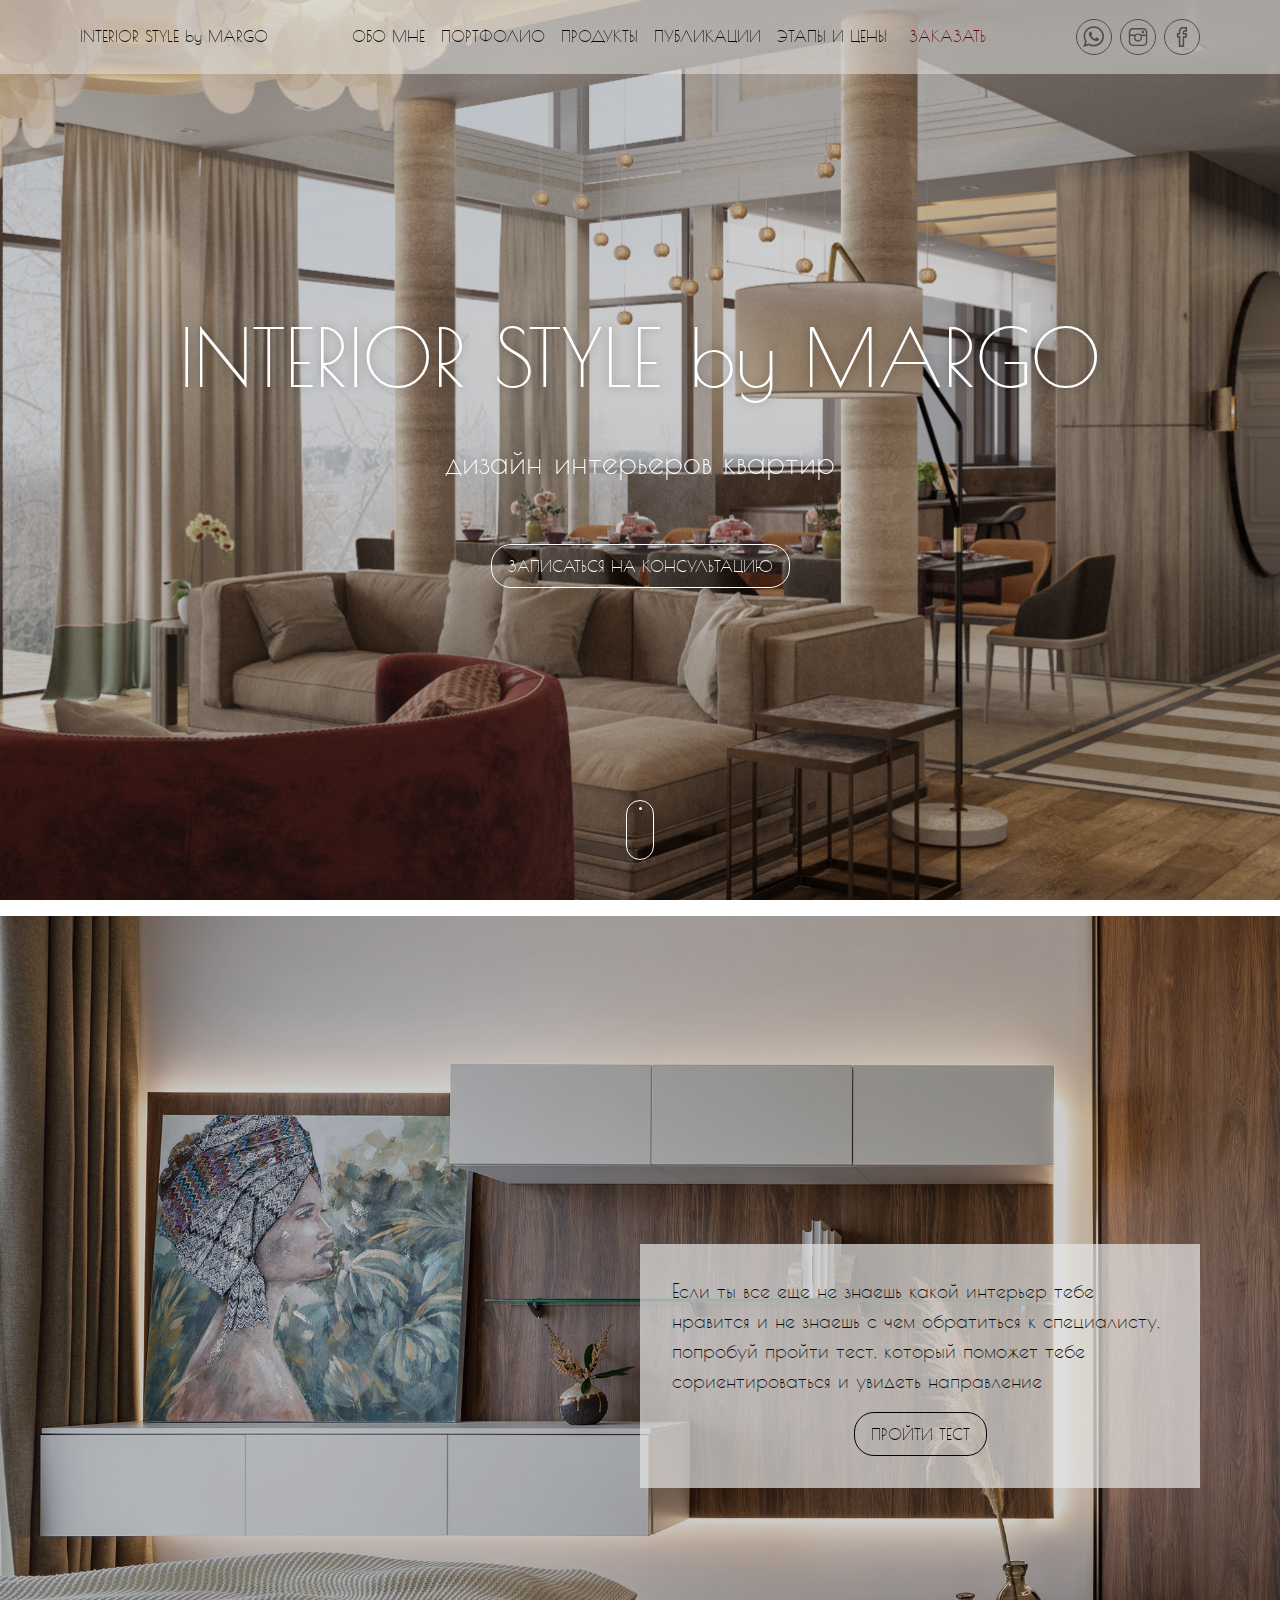
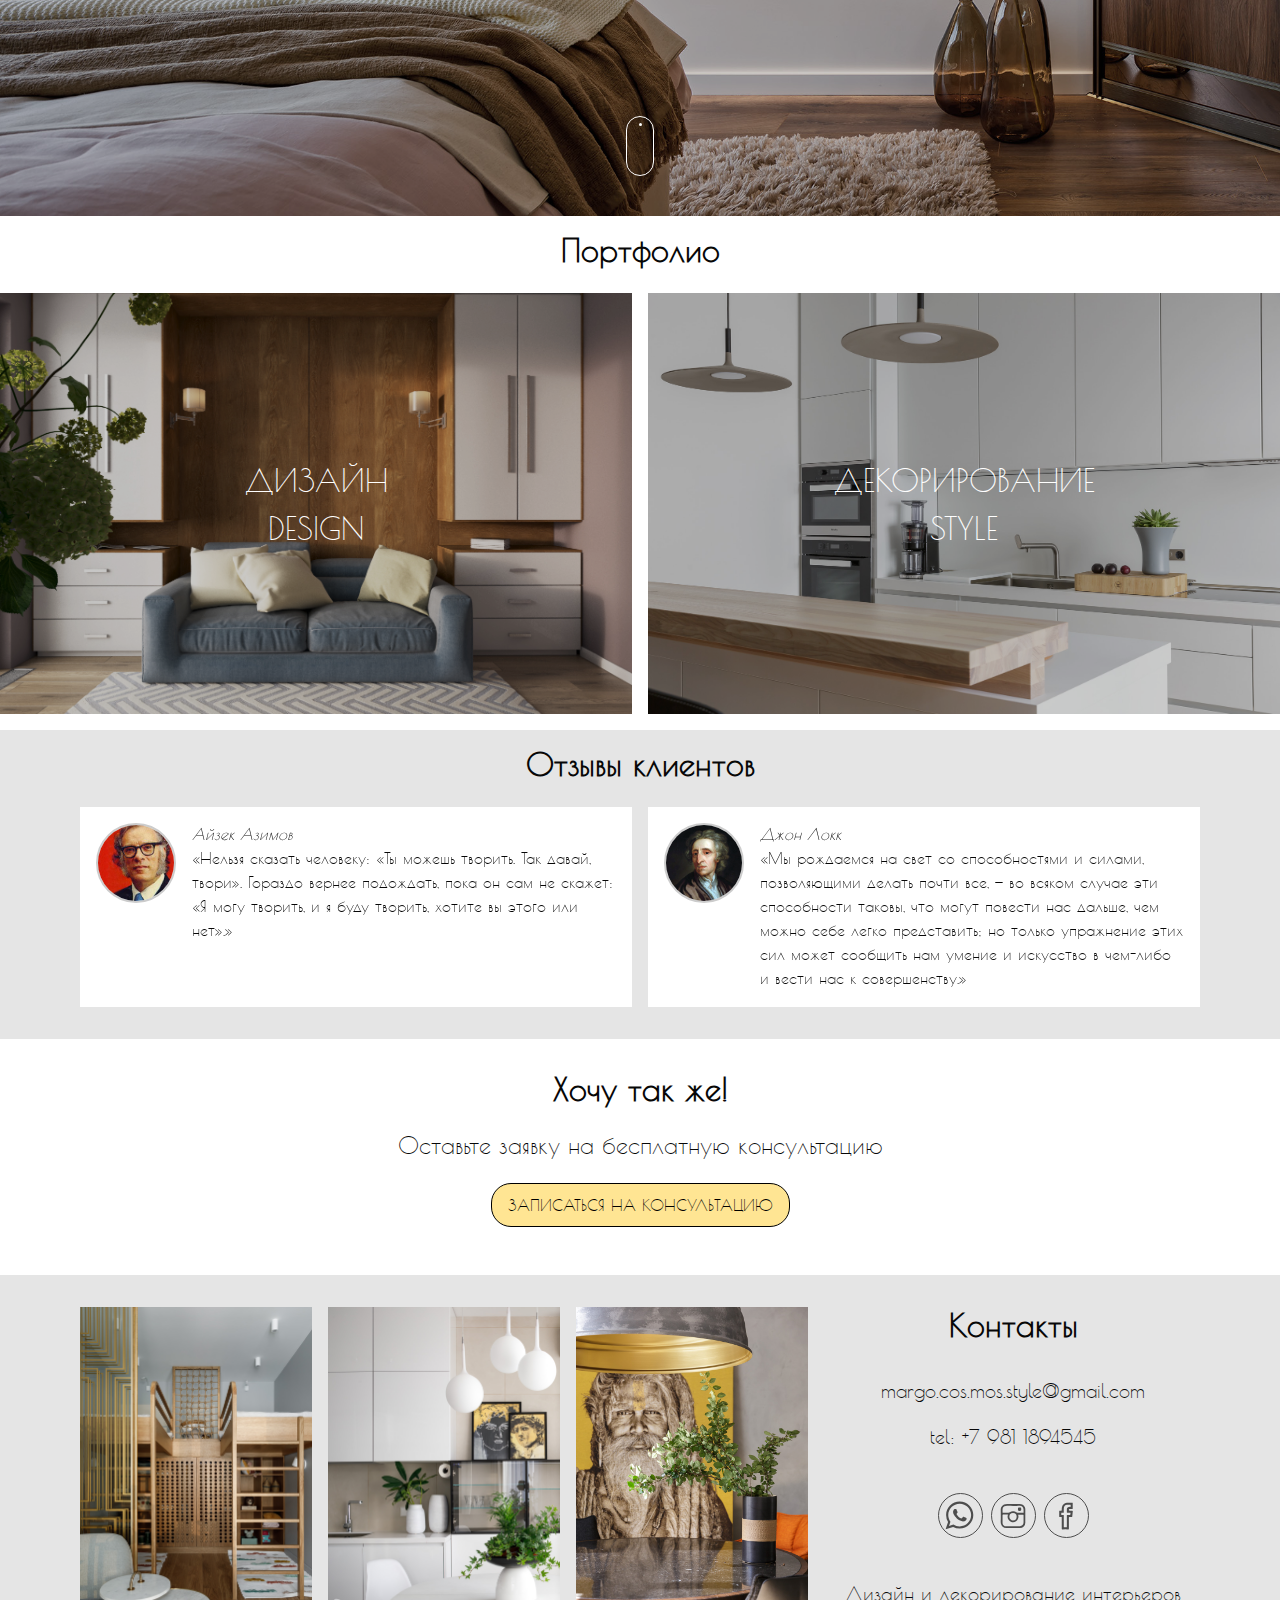
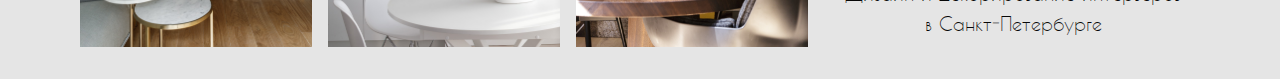
==== commit da171cca: "Mobile etc" ====
--- a/index.html
+++ b/index.html
@@ -1 +1 @@
-<!DOCTYPE html><html lang="ru"><head><meta charset="UTF-8"><meta name="viewport" content="width=device-width, initial-scale=1.0"><meta http-equiv="X-UA-Compatible" content="ie=edge"><title>Дизайнер интерьеров в СПб Маргарита Мережнюк</title><link href="https://fonts.googleapis.com/css?family=Open+Sans|Roboto:400,700&amp;display=swap&amp;subset=cyrillic-ext" rel="stylesheet"><link rel="stylesheet" href="main.50750440.css"></head><body><header class="header header--homepage"><div class="header__inner container"><div class="header__content"><a class="header__logo" href="index.html"><span>INTERIOR STYLE by MARGO</span></a><div class="header__contacts socials"><li class="socials__item"><a class="socials__link socials__link--wa" href="https://wa.me/79811894545" target="_blank"><svg width="30" height="30" viewBox="0 0 30.667 30.667"><path d="M35.467 24.457c0 5.775-4.718 10.457-10.54 10.457a10.57 10.57 0 01-5.093-1.3L14 35.467l1.902-5.612a10.35 10.35 0 01-1.511-5.398C14.39 18.682 19.108 14 24.929 14c5.82.001 10.538 4.682 10.538 10.457zm-10.54-8.79c-4.885 0-8.86 3.944-8.86 8.792 0 1.924.628 3.705 1.688 5.154l-1.106 3.264 3.404-1.082a8.858 8.858 0 004.874 1.454c4.885 0 8.86-3.943 8.86-8.792.002-4.846-3.974-8.79-8.86-8.79zm5.323 11.199c-.066-.106-.238-.17-.496-.299-.257-.129-1.529-.748-1.765-.832-.238-.086-.41-.13-.582.127-.17.257-.666.834-.818 1.006-.15.172-.3.193-.559.067-.258-.13-1.091-.4-2.078-1.272-.768-.68-1.287-1.519-1.437-1.775-.151-.257-.015-.395.113-.523.116-.115.258-.3.388-.45.13-.149.172-.255.258-.426.085-.172.042-.32-.021-.45-.065-.129-.58-1.389-.797-1.902-.215-.512-.43-.428-.581-.428-.15 0-.323-.02-.495-.02s-.452.062-.688.318-.904.877-.904 2.138c0 1.263.925 2.48 1.054 2.651.13.17 1.788 2.843 4.414 3.87 2.627 1.025 2.627.683 3.1.64.475-.044 1.53-.62 1.743-1.218.216-.6.216-1.115.15-1.222z"/></svg><span class="visually-hidden">+7 981 1894545</span></a></li><li class="socials__item"><a class="socials__link socials__link--insta" href="https://www.instagram.com/cos.mos.style/" target="_blank"><svg width="30" height="30"><path d="M73.7 117.45h-25c-10.19 0-18.06-6.44-19.83-16.42-.83-4.66-.57-9.41-.4-14.12 0-1 .17-2 .17-3 0-10.68.05-21.36-.23-32a23.3 23.3 0 011.82-10.55c3.11-6.67 8.32-10.41 15.55-11.44a58 58 0 018.3-.35h43.56c8.95 0 15.5 3.84 19.46 11.93a17.89 17.89 0 011.62 7.91q.08 24.08 0 48.16a19.6 19.6 0 01-20.07 19.86zm-.23-6.45h24.8a13.56 13.56 0 0010.36-4.17c2.67-2.86 3.58-6.34 3.64-10.08.1-5.55 0-11.1 0-16.65v-9.74c0-1-.22-1.8-1.42-1.8h-17.3c-.91 0-1.33.4-1 1.35.15.45.27.91.39 1.36 3.67 13.45-8.39 27.04-22.21 24.84-10.11-1.6-20.18-12.27-16.26-25.49.66-2.23.56-2.36-1.67-2.36-5.14 0-10.28.07-15.41 0-1.86 0-2.27.64-2.26 2.36.07 9.27 0 18.54 0 27.81a10.4 10.4 0 00.22 2.28 13.1 13.1 0 0013.1 10.33c8.36 0 16.69-.04 25.02-.04zm.2-74.68c-8.86 0-17.71-.09-26.57 0a12.53 12.53 0 00-11.94 12.19c0 3.72.06 7.44 0 11.16 0 1.65.55 2.14 2.15 2.13 6.49-.07 13-.08 19.48 0a8.14 8.14 0 005.06-1.67 19.62 19.62 0 0113.66-3.78 20.48 20.48 0 0110 3.8 7.19 7.19 0 004.22 1.61h20.9c1.16 0 1.74-.36 1.72-1.63 0-3.31.09-6.62 0-9.92-.39-9.75-6.43-14.24-14.68-14-8.05.3-16.03.12-24 .12zm.18 26.54a13.51 13.51 0 00-13.73 13.1c-.14 7.15 6.19 13.74 13.22 13.77A13.48 13.48 0 0086.87 76.3a13.08 13.08 0 00-13.02-13.43z"/><path d="M91.77 48.51c0-5.4.44-5.79 5.8-5.88s6.07.48 6.23 6.55a9.07 9.07 0 01-.17 1.58c-.47 3.05-1.31 3.85-4.38 3.91a24.85 24.85 0 01-4.76-.16 3 3 0 01-2.71-3.15c-.04-.92-.01-1.85-.01-2.85z"/></svg><span class="visually-hidden">cos.mos.style</span></a></li><li class="socials__item"><a class="socials__link socials__link--fb" href="#" target="_blank"><svg width="30" height="30"><path class="cls-1" d="M84.11 100.06v20.07c0 1.8-.47 2.55-2.4 2.53q-10.71-.13-21.43 0c-1.93 0-2.42-.73-2.41-2.53.05-13.31 0-26.62 0-39.94 0-2.79 0-2.79-2.84-2.8h-4.48c-1.34 0-2.05-.48-2-1.93V55.98c0-1.45.7-2 2-1.94 1.62 0 3.25-.09 4.87 0 1.84.13 2.57-.53 2.48-2.43a43.28 43.28 0 01.68-10.27c1.89-9.47 8.34-15.43 17.97-16.54 6.6-.76 13.23-.25 19.85-.4 1.21 0 1.78.49 1.77 1.74v19.68c0 1.46-.72 1.94-2.05 1.93-3.25 0-6.5.06-9.74 0-1.66 0-2.33.51-2.29 2.24.1 4.49-.34 4 3.93 4.06h8.57c1.55 0 2.08.64 1.92 2.14q-1 9.67-2 19.36c-.14 1.4-.86 1.89-2.19 1.87-2.66 0-5.33.06-8 0-1.68-.06-2.29.52-2.28 2.24.12 6.76.08 13.58.07 20.4zM65.4 92.51v19.86c0 2.75 0 2.75 2.65 2.76h5.26c3.34 0 3.34 0 3.34-3.44V72.35c0-2.58.16-2.73 2.78-2.74s5.45 0 8.18 0c1.28 0 1.94-.48 2.05-1.76.09-1.1.22-2.19.36-3.29.35-2.78.32-2.82-2.55-2.82h-8.76c-1.32 0-2.09-.43-2.07-1.9 0-3.89-.1-7.8.08-11.68.21-4.65 2.74-7.2 7.34-7.91a28.1 28.1 0 014.85-.28c1.21 0 1.81-.47 1.78-1.73v-4.67c0-1.25-.54-1.72-1.76-1.74a86.24 86.24 0 00-11.86.44 12.41 12.41 0 00-8.23 4c-2.57 3-3.27 6.6-3.4 10.33-.15 4.34-.08 8.7 0 13 0 1.49-.6 2.14-2.08 2.11h-5.45c-1.33 0-1.89.55-1.85 1.87s.06 2.73 0 4.09.62 2 2 1.91c1.56-.06 3.12 0 4.67 0 2.49 0 2.69.2 2.69 2.64l-.02 20.29z"/></svg><span class="visually-hidden">Маргарита Мережнюк</span></a></li></div><div class="header__btn"><button class="hamburger menu__btn" type="button"><span class="hamburger__icon"></span><span class="visually-hidden">Открыть меню</span></button></div><nav class="header__menu menu"><ul class="menu__list"><li class="menu__item"><a class="menu__link" href="about.html">Обо мне</a></li><li class="menu__item"><a class="menu__link">Портфолио</a><ul class="menu__dd"><li class="menu__item menu__item--dd"><a class="menu__link" href="design.html">Дизайн</a></li><li class="menu__item menu__item--dd"><a class="menu__link" href="design.html">Декорирование</a></li></ul></li><li class="menu__item"><a class="menu__link" href="press.html">Публикации</a></li><li class="menu__item"><a class="menu__link" href="#">Контакты</a></li><li class="menu__item"><a class="menu__link menu__link--accent" href="https://n293225.yclients.com/company:103492">Заказать дизайн</a></li></ul></nav></div></div></header><main><h1 class="visually-hidden">Дизайнер интерьеров в СПб Маргарита Мережнюк</h1><section class="intro"><div class="intro__inner container"><h2 class="heading heading--xl intro__heading">INTERIOR STYLE by MARGO</h2><div class="intro__text glide glide--intro"><div class="glide__track" data-glide-el="track"><ul class="glide__slides"><li class="glide__slide">дизайн интерьеров квартир</li><li class="glide__slide">декорирование</li><li class="glide__slide">архитектурное проектирование</li></ul></div><a class="intro__btn btn btn--diagonal" href="#">записаться на консультацию</a></div></div><div class="scroll"><div class="scroll__pin"></div></div></section><section class="survey"><div class="survey__inner container"><h2 class="visually-hidden">Опрос "Выбери стиль интерьера"</h2><div class="survey__block"><p>Если ты все еще не знаешь какой интерьер тебе нравится и не знаешь с чем обратиться к специалисту, попробуй пройти тест, который поможет тебе сориентироваться и увидеть направление</p><a class="survey__btn btn btn--diagonal" href="#">пройти тест</a></div></div><div class="scroll"><div class="scroll__pin"></div></div></section><section class="portfolio"><div class="portfolio__inner container"><h2 class="heading heading--l">Портфолио</h2><div class="portfolio__content"><a class="portfolio__block portfolio__block--design" href="#"><p class="portfolio__text"><span>дизайн</span><span>design</span></p><img src="design_bg.2ac6108e.jpg" alt="дизайн интерьера"></a><a class="portfolio__block portfolio__block--decor" href="#"><p class="portfolio__text"><span>декорирование</span><span>style</span></p><span class="portfolio__btn btn btn--primary" href="#">Подробнее</span><img src="decor_bg.b45583af.jpg" alt="декор интерьера"></a></div></div></section><section class="feedback"><div class="feedback__inner container"><h2 class="heading heading--l">Отзывы клиентов</h2><div class="glide glide--feedback"><div class="glide__track" data-glide-el="track"><ul class="feedback__list glide__slides"><li class="feedback__item glide__slide"><div class="feedback__user"><img src="user1.a29a6b48.jpg" alt="Отзыв клиента"></div><div class="feedback__text"><em>Айзек Азимов</em><q>Нельзя сказать человеку: «Ты можешь творить. Так давай, твори». Гораздо вернее подождать, пока он сам не скажет: «Я могу творить, и я буду творить, хотите вы этого или нет».</q></div></li><li class="feedback__item glide__slide"><div class="feedback__user"><img src="user2.21f79a23.jpg" alt="Отзыв клиента"></div><div class="feedback__text"><em>Джон Локк</em><q>Мы рождаемся на свет со способностями и силами, позволяющими делать почти все, — во всяком случае эти способности таковы, что могут повести нас дальше, чем можно себе легко представить; но только упражнение этих сил может сообщить нам умение и искусство в чем-либо и вести нас к совершенству.</q></div></li><li class="feedback__item glide__slide"><div class="feedback__user"><img src="user3.478c17af.jpg" alt="Отзыв клиента"></div><div class="feedback__text"><em>Альберт Эйнштейн</em><q>Секрет творчества состоит в умении скрывать источники своего вдохновения.</q></div></li><li class="feedback__item glide__slide"><div class="feedback__user"><img src="user4.31643041.jpg" alt="Отзыв клиента"></div><div class="feedback__text"><em>Фридрих Ницше</em><q>Кто творит, тот любит в этом самого себя; поэтому ему приходится глубочайшим образом и ненавидеть самого себя — в этой ненависти он не знает меры.</q></div></li></ul></div><div class="glide__arrows" data-glide-el="controls"><button class="glide__arrow glide__arrow--left" data-glide-dir="&lt;"><span class="visually-hidden">prev</span><svg width="25" height="25" viewBox="0 0 240 240"><path d="M57.633 129.007L165.93 237.268c4.752 4.74 12.451 4.74 17.215 0 4.752-4.74 4.752-12.439 0-17.179l-99.707-99.671 99.695-99.671c4.752-4.74 4.752-12.439 0-17.191-4.752-4.74-12.463-4.74-17.215 0L57.621 111.816c-4.679 4.691-4.679 12.511.012 17.191z"/></svg></button><button class="glide__arrow glide__arrow--right" data-glide-dir="&gt;"><span class="visually-hidden">next</span><svg width="25" height="25" viewBox="0 0 240 240"><path d="M183.189 111.816L74.892 3.555c-4.752-4.74-12.451-4.74-17.215 0-4.752 4.74-4.752 12.439 0 17.179l99.707 99.671-99.695 99.671c-4.752 4.74-4.752 12.439 0 17.191 4.752 4.74 12.463 4.74 17.215 0l108.297-108.261c4.68-4.691 4.68-12.511-.012-17.19z"/></svg></button></div></div></div></section></main><footer class="footer"><div class="container footer__inner"><div class="footer__block footer__block--l"><ul class="footer__pics"><li><img src="footer3.1924f836.jpg" alt="Фото стильного интерьера в СПб"></li><li><img src="footer2.19a45ef6.jpg" alt="Фото стильного интерьера в СПб"></li><li><img src="footer1.c38f30c1.jpg" alt="Фото стильного интерьера в СПб"></li></ul></div><div class="footer__block footer__block--clmn"><h3 class="heading heading--l">Контакты</h3><p><span>email:&nbsp;</span><a class="footer__link" href="mailto:margo.cos.mos.style@gmail.com">margo.cos.mos.style@gmail.com</a></p><p><span>tel:&nbsp;</span><a class="footer__link" href="tel:+7981189454">+7 981 1894545</a></p><ul class="socials socials--footer"><li class="socials__item"><a class="socials__link socials__link--wa" href="https://wa.me/79811894545" target="_blank"><svg width="40" height="40" viewBox="0 0 30.667 30.667"><path d="M35.467 24.457c0 5.775-4.718 10.457-10.54 10.457a10.57 10.57 0 01-5.093-1.3L14 35.467l1.902-5.612a10.35 10.35 0 01-1.511-5.398C14.39 18.682 19.108 14 24.929 14c5.82.001 10.538 4.682 10.538 10.457zm-10.54-8.79c-4.885 0-8.86 3.944-8.86 8.792 0 1.924.628 3.705 1.688 5.154l-1.106 3.264 3.404-1.082a8.858 8.858 0 004.874 1.454c4.885 0 8.86-3.943 8.86-8.792.002-4.846-3.974-8.79-8.86-8.79zm5.323 11.199c-.066-.106-.238-.17-.496-.299-.257-.129-1.529-.748-1.765-.832-.238-.086-.41-.13-.582.127-.17.257-.666.834-.818 1.006-.15.172-.3.193-.559.067-.258-.13-1.091-.4-2.078-1.272-.768-.68-1.287-1.519-1.437-1.775-.151-.257-.015-.395.113-.523.116-.115.258-.3.388-.45.13-.149.172-.255.258-.426.085-.172.042-.32-.021-.45-.065-.129-.58-1.389-.797-1.902-.215-.512-.43-.428-.581-.428-.15 0-.323-.02-.495-.02s-.452.062-.688.318-.904.877-.904 2.138c0 1.263.925 2.48 1.054 2.651.13.17 1.788 2.843 4.414 3.87 2.627 1.025 2.627.683 3.1.64.475-.044 1.53-.62 1.743-1.218.216-.6.216-1.115.15-1.222z"/></svg><span class="visually-hidden">+7 981 1894545</span></a></li><li class="socials__item"><a class="socials__link socials__link--insta" href="https://www.instagram.com/cos.mos.style/" target="_blank"><svg width="40" height="40" viewBox="0 0 147 147"><path d="M73.7 117.45h-25c-10.19 0-18.06-6.44-19.83-16.42-.83-4.66-.57-9.41-.4-14.12 0-1 .17-2 .17-3 0-10.68.05-21.36-.23-32a23.3 23.3 0 011.82-10.55c3.11-6.67 8.32-10.41 15.55-11.44a58 58 0 018.3-.35h43.56c8.95 0 15.5 3.84 19.46 11.93a17.89 17.89 0 011.62 7.91q.08 24.08 0 48.16a19.6 19.6 0 01-20.07 19.86zm-.23-6.45h24.8a13.56 13.56 0 0010.36-4.17c2.67-2.86 3.58-6.34 3.64-10.08.1-5.55 0-11.1 0-16.65v-9.74c0-1-.22-1.8-1.42-1.8h-17.3c-.91 0-1.33.4-1 1.35.15.45.27.91.39 1.36 3.67 13.45-8.39 27.04-22.21 24.84-10.11-1.6-20.18-12.27-16.26-25.49.66-2.23.56-2.36-1.67-2.36-5.14 0-10.28.07-15.41 0-1.86 0-2.27.64-2.26 2.36.07 9.27 0 18.54 0 27.81a10.4 10.4 0 00.22 2.28 13.1 13.1 0 0013.1 10.33c8.36 0 16.69-.04 25.02-.04zm.2-74.68c-8.86 0-17.71-.09-26.57 0a12.53 12.53 0 00-11.94 12.19c0 3.72.06 7.44 0 11.16 0 1.65.55 2.14 2.15 2.13 6.49-.07 13-.08 19.48 0a8.14 8.14 0 005.06-1.67 19.62 19.62 0 0113.66-3.78 20.48 20.48 0 0110 3.8 7.19 7.19 0 004.22 1.61h20.9c1.16 0 1.74-.36 1.72-1.63 0-3.31.09-6.62 0-9.92-.39-9.75-6.43-14.24-14.68-14-8.05.3-16.03.12-24 .12zm.18 26.54a13.51 13.51 0 00-13.73 13.1c-.14 7.15 6.19 13.74 13.22 13.77A13.48 13.48 0 0086.87 76.3a13.08 13.08 0 00-13.02-13.43z"/><path d="M91.77 48.51c0-5.4.44-5.79 5.8-5.88s6.07.48 6.23 6.55a9.07 9.07 0 01-.17 1.58c-.47 3.05-1.31 3.85-4.38 3.91a24.85 24.85 0 01-4.76-.16 3 3 0 01-2.71-3.15c-.04-.92-.01-1.85-.01-2.85z"/></svg><span class="visually-hidden">cos.mos.style</span></a></li><li class="socials__item"><a class="socials__link socials__link--fb" href="#" target="_blank"><svg width="40" height="40" viewBox="0 0 147 147"><path class="cls-1" d="M84.11 100.06v20.07c0 1.8-.47 2.55-2.4 2.53q-10.71-.13-21.43 0c-1.93 0-2.42-.73-2.41-2.53.05-13.31 0-26.62 0-39.94 0-2.79 0-2.79-2.84-2.8h-4.48c-1.34 0-2.05-.48-2-1.93V55.98c0-1.45.7-2 2-1.94 1.62 0 3.25-.09 4.87 0 1.84.13 2.57-.53 2.48-2.43a43.28 43.28 0 01.68-10.27c1.89-9.47 8.34-15.43 17.97-16.54 6.6-.76 13.23-.25 19.85-.4 1.21 0 1.78.49 1.77 1.74v19.68c0 1.46-.72 1.94-2.05 1.93-3.25 0-6.5.06-9.74 0-1.66 0-2.33.51-2.29 2.24.1 4.49-.34 4 3.93 4.06h8.57c1.55 0 2.08.64 1.92 2.14q-1 9.67-2 19.36c-.14 1.4-.86 1.89-2.19 1.87-2.66 0-5.33.06-8 0-1.68-.06-2.29.52-2.28 2.24.12 6.76.08 13.58.07 20.4zM65.4 92.51v19.86c0 2.75 0 2.75 2.65 2.76h5.26c3.34 0 3.34 0 3.34-3.44V72.35c0-2.58.16-2.73 2.78-2.74s5.45 0 8.18 0c1.28 0 1.94-.48 2.05-1.76.09-1.1.22-2.19.36-3.29.35-2.78.32-2.82-2.55-2.82h-8.76c-1.32 0-2.09-.43-2.07-1.9 0-3.89-.1-7.8.08-11.68.21-4.65 2.74-7.2 7.34-7.91a28.1 28.1 0 014.85-.28c1.21 0 1.81-.47 1.78-1.73v-4.67c0-1.25-.54-1.72-1.76-1.74a86.24 86.24 0 00-11.86.44 12.41 12.41 0 00-8.23 4c-2.57 3-3.27 6.6-3.4 10.33-.15 4.34-.08 8.7 0 13 0 1.49-.6 2.14-2.08 2.11h-5.45c-1.33 0-1.89.55-1.85 1.87s.06 2.73 0 4.09.62 2 2 1.91c1.56-.06 3.12 0 4.67 0 2.49 0 2.69.2 2.69 2.64l-.02 20.29z"/></svg><span class="visually-hidden">Маргарита Мережнюк</span></a></li></ul><p class="footer__text">Дизайн и&nbsp;декорирование интерьеров в&nbsp;Санкт&#8209;Петербурге</p></div></div></footer><script src="main.004a80d8.js"></script></body></html>+<!DOCTYPE html><html lang="ru"><head><meta charset="UTF-8"><meta name="viewport" content="width=device-width, initial-scale=1.0"><meta http-equiv="X-UA-Compatible" content="ie=edge"><title>Дизайнер интерьеров в СПб Маргарита Мережнюк</title><link rel="apple-touch-icon" sizes="180x180" href="apple-touch-icon.727e1b6e.png"><link rel="icon" type="image/png" sizes="32x32" href="favicon-32x32.6a5b3f65.png"><link rel="icon" type="image/png" sizes="16x16" href="favicon-16x16.624d566c.png"><link rel="manifest" href="site.webmanifest"><link rel="preload" as="font" href="poiretone-regular-webfont.90ce4b3d.woff2" type="font/woff2" crossorigin="anonymous"><link rel="preload" as="font" href="poiretone-regular-webfont.b2cbea40.woff" type="font/woff" crossorigin="anonymous"><link rel="stylesheet" href="main.8b5c4b14.css"></head><body><header class="header header--homepage"><div class="header__inner container"><div class="header__content"><a class="header__logo" href="index.html"><span>INTERIOR STYLE by MARGO</span></a><nav class="header__menu menu"><ul class="menu__list"><li class="menu__item"><a class="menu__link" href="about.html">Обо мне</a></li><li class="menu__item"><a class="menu__link">Портфолио</a><ul class="menu__dd"><li class="menu__item menu__item--dd"><a class="menu__link" href="design.html">Дизайн</a></li><li class="menu__item menu__item--dd"><a class="menu__link" href="design.html">Декорирование</a></li></ul></li><li class="menu__item"><a class="menu__link" href="products.html">Продукты</a></li><li class="menu__item"><a class="menu__link" href="press.html">Публикации</a></li><li class="menu__item"><a class="menu__link" href="price.html">Этапы и цены</a></li><li class="menu__item"><button class="menu__link menu__link--accent" type="button" data-micromodal-trigger="modal-1">Заказать</button></li></ul></nav><div class="header__contacts socials"><li class="socials__item"><a class="socials__link socials__link--wa" href="https://wa.me/79811894545" target="_blank"><svg width="30" height="30" viewBox="0 0 31 31"><path d="M30.667 14.939c0 8.25-6.74 14.938-15.056 14.938a15.1 15.1 0 01-7.276-1.857L0 30.667l2.717-8.017a14.787 14.787 0 01-2.159-7.712C.559 6.688 7.297 0 15.613 0c8.315.002 15.054 6.689 15.054 14.939zM15.61 2.382c-6.979 0-12.656 5.634-12.656 12.56 0 2.748.896 5.292 2.411 7.362l-1.58 4.663 4.862-1.545c2 1.312 4.393 2.076 6.963 2.076 6.979 0 12.658-5.633 12.658-12.559C28.27 8.016 22.59 2.382 15.61 2.382zm7.604 15.998c-.094-.151-.34-.243-.708-.427-.367-.184-2.184-1.069-2.521-1.189-.34-.123-.586-.185-.832.182-.243.367-.951 1.191-1.168 1.437-.215.245-.43.276-.799.095-.369-.186-1.559-.57-2.969-1.817-1.097-.972-1.838-2.169-2.052-2.536-.217-.366-.022-.564.161-.746.165-.165.369-.428.554-.643.185-.213.246-.364.369-.609.121-.245.06-.458-.031-.643-.092-.184-.829-1.984-1.138-2.717-.307-.732-.614-.611-.83-.611-.215 0-.461-.03-.707-.03s-.646.089-.983.456-1.291 1.252-1.291 3.054c0 1.804 1.321 3.543 1.506 3.787.186.243 2.554 4.062 6.305 5.528 3.753 1.465 3.753.976 4.429.914.678-.062 2.184-.885 2.49-1.739.308-.858.308-1.593.215-1.746z"/></svg><span class="visually-hidden">+7 981 1894545</span></a></li><li class="socials__item"><a class="socials__link socials__link--insta" href="https://www.instagram.com/cos.mos.style/" target="_blank"><svg width="30" height="30" viewBox="0 0 147 147"><path d="M73.7 117.45h-25c-10.19 0-18.06-6.44-19.83-16.42-.83-4.66-.57-9.41-.4-14.12 0-1 .17-2 .17-3 0-10.68.05-21.36-.23-32a23.3 23.3 0 011.82-10.55c3.11-6.67 8.32-10.41 15.55-11.44a58 58 0 018.3-.35h43.56c8.95 0 15.5 3.84 19.46 11.93a17.89 17.89 0 011.62 7.91q.08 24.08 0 48.16a19.6 19.6 0 01-20.07 19.86zm-.23-6.45h24.8a13.56 13.56 0 0010.36-4.17c2.67-2.86 3.58-6.34 3.64-10.08.1-5.55 0-11.1 0-16.65v-9.74c0-1-.22-1.8-1.42-1.8h-17.3c-.91 0-1.33.4-1 1.35.15.45.27.91.39 1.36 3.67 13.45-8.39 27.04-22.21 24.84-10.11-1.6-20.18-12.27-16.26-25.49.66-2.23.56-2.36-1.67-2.36-5.14 0-10.28.07-15.41 0-1.86 0-2.27.64-2.26 2.36.07 9.27 0 18.54 0 27.81a10.4 10.4 0 00.22 2.28 13.1 13.1 0 0013.1 10.33c8.36 0 16.69-.04 25.02-.04zm.2-74.68c-8.86 0-17.71-.09-26.57 0a12.53 12.53 0 00-11.94 12.19c0 3.72.06 7.44 0 11.16 0 1.65.55 2.14 2.15 2.13 6.49-.07 13-.08 19.48 0a8.14 8.14 0 005.06-1.67 19.62 19.62 0 0113.66-3.78 20.48 20.48 0 0110 3.8 7.19 7.19 0 004.22 1.61h20.9c1.16 0 1.74-.36 1.72-1.63 0-3.31.09-6.62 0-9.92-.39-9.75-6.43-14.24-14.68-14-8.05.3-16.03.12-24 .12zm.18 26.54a13.51 13.51 0 00-13.73 13.1c-.14 7.15 6.19 13.74 13.22 13.77A13.48 13.48 0 0086.87 76.3a13.08 13.08 0 00-13.02-13.43z"/><path d="M91.77 48.51c0-5.4.44-5.79 5.8-5.88s6.07.48 6.23 6.55a9.07 9.07 0 01-.17 1.58c-.47 3.05-1.31 3.85-4.38 3.91a24.85 24.85 0 01-4.76-.16 3 3 0 01-2.71-3.15c-.04-.92-.01-1.85-.01-2.85z"/></svg><span class="visually-hidden">cos.mos.style</span></a></li><li class="socials__item"><a class="socials__link socials__link--fb" href="#" target="_blank"><svg width="30" height="30" viewBox="0 0 147 147"><path class="cls-1" d="M84.11 100.06v20.07c0 1.8-.47 2.55-2.4 2.53q-10.71-.13-21.43 0c-1.93 0-2.42-.73-2.41-2.53.05-13.31 0-26.62 0-39.94 0-2.79 0-2.79-2.84-2.8h-4.48c-1.34 0-2.05-.48-2-1.93V55.98c0-1.45.7-2 2-1.94 1.62 0 3.25-.09 4.87 0 1.84.13 2.57-.53 2.48-2.43a43.28 43.28 0 01.68-10.27c1.89-9.47 8.34-15.43 17.97-16.54 6.6-.76 13.23-.25 19.85-.4 1.21 0 1.78.49 1.77 1.74v19.68c0 1.46-.72 1.94-2.05 1.93-3.25 0-6.5.06-9.74 0-1.66 0-2.33.51-2.29 2.24.1 4.49-.34 4 3.93 4.06h8.57c1.55 0 2.08.64 1.92 2.14q-1 9.67-2 19.36c-.14 1.4-.86 1.89-2.19 1.87-2.66 0-5.33.06-8 0-1.68-.06-2.29.52-2.28 2.24.12 6.76.08 13.58.07 20.4zM65.4 92.51v19.86c0 2.75 0 2.75 2.65 2.76h5.26c3.34 0 3.34 0 3.34-3.44V72.35c0-2.58.16-2.73 2.78-2.74s5.45 0 8.18 0c1.28 0 1.94-.48 2.05-1.76.09-1.1.22-2.19.36-3.29.35-2.78.32-2.82-2.55-2.82h-8.76c-1.32 0-2.09-.43-2.07-1.9 0-3.89-.1-7.8.08-11.68.21-4.65 2.74-7.2 7.34-7.91a28.1 28.1 0 014.85-.28c1.21 0 1.81-.47 1.78-1.73v-4.67c0-1.25-.54-1.72-1.76-1.74a86.24 86.24 0 00-11.86.44 12.41 12.41 0 00-8.23 4c-2.57 3-3.27 6.6-3.4 10.33-.15 4.34-.08 8.7 0 13 0 1.49-.6 2.14-2.08 2.11h-5.45c-1.33 0-1.89.55-1.85 1.87s.06 2.73 0 4.09.62 2 2 1.91c1.56-.06 3.12 0 4.67 0 2.49 0 2.69.2 2.69 2.64l-.02 20.29z"/></svg><span class="visually-hidden">Маргарита Мережнюк</span></a></li></div><div class="header__btn"><button class="hamburger menu__btn" type="button"><span class="hamburger__icon"></span><span class="visually-hidden">Открыть меню</span></button></div></div></div></header><main><h1 class="visually-hidden">Дизайнер интерьеров в СПб Маргарита Мережнюк</h1><section class="intro"><div class="intro__inner container"><h2 class="heading heading--xl intro__heading">INTERIOR STYLE by&nbsp;MARGO</h2><div class="intro__text glide glide--intro"><div class="glide__track" data-glide-el="track"><ul class="glide__slides"><li class="glide__slide">дизайн интерьеров квартир</li><li class="glide__slide">декорирование</li></ul></div><button class="intro__btn btn btn--diagonal" type="button" data-micromodal-trigger="modal-1">записаться на консультацию</button></div></div><div class="scroll"><div class="scroll__pin"></div></div></section><section class="survey"><div class="survey__inner container"><h2 class="visually-hidden">Опрос "Выбери стиль интерьера"</h2><div class="survey__block"><p>Если ты все еще не знаешь какой интерьер тебе нравится и не знаешь с чем обратиться к специалисту, попробуй пройти тест, который поможет тебе сориентироваться и увидеть направление</p><button class="survey__btn btn btn--diagonal" type="button" data-micromodal-trigger="modal-2">пройти тест</button></div></div><div class="scroll"><div class="scroll__pin"></div></div></section><section class="modal" id="modal-2" aria-hidden="true"><div class="modal__overlay" tabindex="-1" data-micromodal-close=""><div class="modal__container" role="dialog" aria-modal="true" aria-labelledby="modal-1-title"><header class="modal__header"><h2 class="modal__title heading heading--l" id="modal-1-title">Какой стиль в интерьере вам близок?</h2><button class="modal__close" aria-label="Close modal" data-micromodal-close=""></button></header><article class="quiz" id="quiz"><div class="quiz__inner"><header class="quiz__header"><h3 class="heading heading--s">Вопрос&nbsp;<b class="quiz__num">0</b>&nbsp;из&nbsp;<b class="quiz__total">0</b></h3></header><ul class="quiz__questions"></ul><div class="quiz__result visually-hidden"><p class="heading heading--m" id="result"></p><div id="desc"><p></p></div><div class="quiz__cta"><p>Подходящий интерьер – залог комфортной жизни.</p><p>Оставьте заявку на бесплатную консультацию</p><button class="btn btn--diagonal" type="button" data-micromodal-trigger="modal-1">Хочу консультацию по стилистике</button></div></div><footer class="quiz__footer"><button class="btn btn--diagonal" id="prev-question" type="button">Назад</button><button class="btn btn--diagonal" id="next-question" type="button">Дальше</button><button class="btn btn--diagonal btn--highlight quiz__result" id="submit" type="submit">Узнать результат</button></footer></div></article></div></div></section><section class="portfolio"><div class="portfolio__inner container"><h2 class="heading heading--l">Портфолио</h2></div><div class="portfolio__inner"><div class="portfolio__content"><a class="portfolio__block portfolio__block--design" href="#"><p class="portfolio__text"><span>дизайн</span><span>design</span></p><img src="design_bg.2ac6108e.jpg" alt="дизайн интерьера"></a><a class="portfolio__block portfolio__block--decor" href="#"><p class="portfolio__text"><span>декорирование</span><span>style</span></p><img src="decor_bg.b45583af.jpg" alt="декор интерьера"></a></div></div></section><section class="feedback"><div class="feedback__inner container"><h2 class="heading heading--l">Отзывы клиентов</h2><div class="glide glide--feedback"><div class="glide__track" data-glide-el="track"><ul class="feedback__list glide__slides"><li class="feedback__item glide__slide"><div class="feedback__user"><img src="user1.a29a6b48.jpg" alt="Отзыв клиента"></div><div class="feedback__text"><em>Айзек Азимов</em><q>Нельзя сказать человеку: «Ты можешь творить. Так давай, твори». Гораздо вернее подождать, пока он сам не скажет: «Я могу творить, и я буду творить, хотите вы этого или нет».</q></div></li><li class="feedback__item glide__slide"><div class="feedback__user"><img src="user2.21f79a23.jpg" alt="Отзыв клиента"></div><div class="feedback__text"><em>Джон Локк</em><q>Мы рождаемся на свет со способностями и силами, позволяющими делать почти все, — во всяком случае эти способности таковы, что могут повести нас дальше, чем можно себе легко представить; но только упражнение этих сил может сообщить нам умение и искусство в чем-либо и вести нас к совершенству.</q></div></li><li class="feedback__item glide__slide"><div class="feedback__user"><img src="user3.478c17af.jpg" alt="Отзыв клиента"></div><div class="feedback__text"><em>Альберт Эйнштейн</em><q>Секрет творчества состоит в умении скрывать источники своего вдохновения.</q></div></li><li class="feedback__item glide__slide"><div class="feedback__user"><img src="user4.31643041.jpg" alt="Отзыв клиента"></div><div class="feedback__text"><em>Фридрих Ницше</em><q>Кто творит, тот любит в этом самого себя; поэтому ему приходится глубочайшим образом и ненавидеть самого себя — в этой ненависти он не знает меры.</q></div></li></ul></div><div class="glide__arrows" data-glide-el="controls"><button class="glide__arrow glide__arrow--left" data-glide-dir="&lt;"><span class="visually-hidden">prev</span><svg width="36" height="36"><path d="M145.188 238.575l215.5-215.5c5.3-5.3 5.3-13.8 0-19.1s-13.8-5.3-19.1 0l-225.1 225.1c-5.3 5.3-5.3 13.8 0 19.1l225.1 225c2.6 2.6 6.1 4 9.5 4s6.9-1.3 9.5-4c5.3-5.3 5.3-13.8 0-19.1l-215.4-215.5z"/></svg></button><button class="glide__arrow glide__arrow--right" data-glide-dir="&gt;"><span class="visually-hidden">next</span><svg width="36" height="36"><path d="M360.731 229.075l-225.1-225.1c-5.3-5.3-13.8-5.3-19.1 0s-5.3 13.8 0 19.1l215.5 215.5-215.5 215.5c-5.3 5.3-5.3 13.8 0 19.1 2.6 2.6 6.1 4 9.5 4 3.4 0 6.9-1.3 9.5-4l225.1-225.1c5.3-5.2 5.3-13.8.1-19z"/></svg></button></div></div></div></section><section class="callta"><div class="callta__inner container"><h2 class="heading heading--l">Хочу так же!</h2><p>Оставьте заявку на бесплатную консультацию</p><button class="callta__btn btn btn--diagonal" type="button" data-micromodal-trigger="modal-1">записаться на консультацию</button></div></section><section class="modal" id="modal-1" aria-hidden="true"><div class="modal__overlay" tabindex="-1" data-micromodal-close=""><div class="modal__container modal__container--s" role="dialog" aria-modal="true" aria-labelledby="modal-1-title"><header class="modal__header"><h2 class="modal__title heading heading--l" id="modal-1-title">Оставить заявку</h2><button class="modal__close" aria-label="Close modal" data-micromodal-close=""></button></header><div class="modal__content" id="modal-1-content"><form class="form" action="send"><fieldset class="form__field"><label class="form__label" for="user-name"><input class="form__input" type="text" id="user-name" name="user-name" placeholder=" " required><span class="form__input-label">Ваше имя</span><span class="form__focus-bg"></span></label></fieldset><fieldset class="form__field"><label class="form__label" for="user-phone"><input class="form__input" type="text" id="user-phone" name="user-phone" placeholder=" " minlength="16" maxlength="16" required><span class="form__input-label">Телефон</span><span class="form__focus-bg"></span></label></fieldset><div class="modal__footer"><button class="btn btn--secondary">Отправить</button></div></form></div></div></div></section></main><footer class="footer"><div class="container footer__inner"><div class="footer__block footer__block--l"><ul class="footer__pics"><li><img src="footer3.1924f836.jpg" alt="Фото стильного интерьера в СПб"></li><li><img src="footer2.19a45ef6.jpg" alt="Фото стильного интерьера в СПб"></li><li><img src="footer1.c38f30c1.jpg" alt="Фото стильного интерьера в СПб"></li></ul></div><div class="footer__block footer__block--clmn"><h3 class="heading heading--l">Контакты</h3><p><a class="footer__link" href="mailto:margo.cos.mos.style@gmail.com">margo.cos.mos.style@gmail.com</a></p><p><span>tel:&nbsp;</span><a class="footer__link" href="tel:+7981189454">+7 981 1894545</a></p><ul class="socials socials--footer"><li class="socials__item"><a class="socials__link socials__link--wa" href="https://wa.me/79811894545" target="_blank"><svg width="40" height="40" viewBox="0 0 31 31"><path d="M30.667 14.939c0 8.25-6.74 14.938-15.056 14.938a15.1 15.1 0 01-7.276-1.857L0 30.667l2.717-8.017a14.787 14.787 0 01-2.159-7.712C.559 6.688 7.297 0 15.613 0c8.315.002 15.054 6.689 15.054 14.939zM15.61 2.382c-6.979 0-12.656 5.634-12.656 12.56 0 2.748.896 5.292 2.411 7.362l-1.58 4.663 4.862-1.545c2 1.312 4.393 2.076 6.963 2.076 6.979 0 12.658-5.633 12.658-12.559C28.27 8.016 22.59 2.382 15.61 2.382zm7.604 15.998c-.094-.151-.34-.243-.708-.427-.367-.184-2.184-1.069-2.521-1.189-.34-.123-.586-.185-.832.182-.243.367-.951 1.191-1.168 1.437-.215.245-.43.276-.799.095-.369-.186-1.559-.57-2.969-1.817-1.097-.972-1.838-2.169-2.052-2.536-.217-.366-.022-.564.161-.746.165-.165.369-.428.554-.643.185-.213.246-.364.369-.609.121-.245.06-.458-.031-.643-.092-.184-.829-1.984-1.138-2.717-.307-.732-.614-.611-.83-.611-.215 0-.461-.03-.707-.03s-.646.089-.983.456-1.291 1.252-1.291 3.054c0 1.804 1.321 3.543 1.506 3.787.186.243 2.554 4.062 6.305 5.528 3.753 1.465 3.753.976 4.429.914.678-.062 2.184-.885 2.49-1.739.308-.858.308-1.593.215-1.746z"/></svg><span class="visually-hidden">+7 981 1894545</span></a></li><li class="socials__item"><a class="socials__link socials__link--insta" href="https://www.instagram.com/cos.mos.style/" target="_blank"><svg width="40" height="40" viewBox="0 0 147 147"><path d="M73.7 117.45h-25c-10.19 0-18.06-6.44-19.83-16.42-.83-4.66-.57-9.41-.4-14.12 0-1 .17-2 .17-3 0-10.68.05-21.36-.23-32a23.3 23.3 0 011.82-10.55c3.11-6.67 8.32-10.41 15.55-11.44a58 58 0 018.3-.35h43.56c8.95 0 15.5 3.84 19.46 11.93a17.89 17.89 0 011.62 7.91q.08 24.08 0 48.16a19.6 19.6 0 01-20.07 19.86zm-.23-6.45h24.8a13.56 13.56 0 0010.36-4.17c2.67-2.86 3.58-6.34 3.64-10.08.1-5.55 0-11.1 0-16.65v-9.74c0-1-.22-1.8-1.42-1.8h-17.3c-.91 0-1.33.4-1 1.35.15.45.27.91.39 1.36 3.67 13.45-8.39 27.04-22.21 24.84-10.11-1.6-20.18-12.27-16.26-25.49.66-2.23.56-2.36-1.67-2.36-5.14 0-10.28.07-15.41 0-1.86 0-2.27.64-2.26 2.36.07 9.27 0 18.54 0 27.81a10.4 10.4 0 00.22 2.28 13.1 13.1 0 0013.1 10.33c8.36 0 16.69-.04 25.02-.04zm.2-74.68c-8.86 0-17.71-.09-26.57 0a12.53 12.53 0 00-11.94 12.19c0 3.72.06 7.44 0 11.16 0 1.65.55 2.14 2.15 2.13 6.49-.07 13-.08 19.48 0a8.14 8.14 0 005.06-1.67 19.62 19.62 0 0113.66-3.78 20.48 20.48 0 0110 3.8 7.19 7.19 0 004.22 1.61h20.9c1.16 0 1.74-.36 1.72-1.63 0-3.31.09-6.62 0-9.92-.39-9.75-6.43-14.24-14.68-14-8.05.3-16.03.12-24 .12zm.18 26.54a13.51 13.51 0 00-13.73 13.1c-.14 7.15 6.19 13.74 13.22 13.77A13.48 13.48 0 0086.87 76.3a13.08 13.08 0 00-13.02-13.43z"/><path d="M91.77 48.51c0-5.4.44-5.79 5.8-5.88s6.07.48 6.23 6.55a9.07 9.07 0 01-.17 1.58c-.47 3.05-1.31 3.85-4.38 3.91a24.85 24.85 0 01-4.76-.16 3 3 0 01-2.71-3.15c-.04-.92-.01-1.85-.01-2.85z"/></svg><span class="visually-hidden">cos.mos.style</span></a></li><li class="socials__item"><a class="socials__link socials__link--fb" href="#" target="_blank"><svg width="40" height="40" viewBox="0 0 147 147"><path class="cls-1" d="M84.11 100.06v20.07c0 1.8-.47 2.55-2.4 2.53q-10.71-.13-21.43 0c-1.93 0-2.42-.73-2.41-2.53.05-13.31 0-26.62 0-39.94 0-2.79 0-2.79-2.84-2.8h-4.48c-1.34 0-2.05-.48-2-1.93V55.98c0-1.45.7-2 2-1.94 1.62 0 3.25-.09 4.87 0 1.84.13 2.57-.53 2.48-2.43a43.28 43.28 0 01.68-10.27c1.89-9.47 8.34-15.43 17.97-16.54 6.6-.76 13.23-.25 19.85-.4 1.21 0 1.78.49 1.77 1.74v19.68c0 1.46-.72 1.94-2.05 1.93-3.25 0-6.5.06-9.74 0-1.66 0-2.33.51-2.29 2.24.1 4.49-.34 4 3.93 4.06h8.57c1.55 0 2.08.64 1.92 2.14q-1 9.67-2 19.36c-.14 1.4-.86 1.89-2.19 1.87-2.66 0-5.33.06-8 0-1.68-.06-2.29.52-2.28 2.24.12 6.76.08 13.58.07 20.4zM65.4 92.51v19.86c0 2.75 0 2.75 2.65 2.76h5.26c3.34 0 3.34 0 3.34-3.44V72.35c0-2.58.16-2.73 2.78-2.74s5.45 0 8.18 0c1.28 0 1.94-.48 2.05-1.76.09-1.1.22-2.19.36-3.29.35-2.78.32-2.82-2.55-2.82h-8.76c-1.32 0-2.09-.43-2.07-1.9 0-3.89-.1-7.8.08-11.68.21-4.65 2.74-7.2 7.34-7.91a28.1 28.1 0 014.85-.28c1.21 0 1.81-.47 1.78-1.73v-4.67c0-1.25-.54-1.72-1.76-1.74a86.24 86.24 0 00-11.86.44 12.41 12.41 0 00-8.23 4c-2.57 3-3.27 6.6-3.4 10.33-.15 4.34-.08 8.7 0 13 0 1.49-.6 2.14-2.08 2.11h-5.45c-1.33 0-1.89.55-1.85 1.87s.06 2.73 0 4.09.62 2 2 1.91c1.56-.06 3.12 0 4.67 0 2.49 0 2.69.2 2.69 2.64l-.02 20.29z"/></svg><span class="visually-hidden">Маргарита Мережнюк</span></a></li></ul><p class="footer__text">Дизайн и&nbsp;декорирование интерьеров в&nbsp;Санкт&#8209;Петербурге</p></div></div></footer><script src="main.95c8bf3d.js"></script><script src="quiz.ddf59727.js"></script></body></html>--- a/main.8b5c4b14.css
+++ b/main.8b5c4b14.css
@@ -0,0 +1,4 @@
+@charset "UTF-8";
+/*! normalize.css v8.0.1 | MIT License | github.com/necolas/normalize.css */html{line-height:1.15;-webkit-text-size-adjust:100%}main{display:block}h1{font-size:2em;margin:.67em 0}hr{box-sizing:content-box;height:0;overflow:visible}pre{font-family:monospace,monospace;font-size:1em}a{background-color:transparent}abbr[title]{border-bottom:none;text-decoration:underline;text-decoration:underline dotted}b,strong{font-weight:bolder}code,kbd,samp{font-family:monospace,monospace;font-size:1em}small{font-size:80%}sub,sup{font-size:75%;line-height:0;position:relative;vertical-align:baseline}sub{bottom:-.25em}sup{top:-.5em}img{border-style:none}button,input,optgroup,select,textarea{font-family:inherit;font-size:100%;line-height:1.15;margin:0}button,input{overflow:visible}button,select{text-transform:none}[type=button],[type=reset],[type=submit],button{-webkit-appearance:button}[type=button]::-moz-focus-inner,[type=reset]::-moz-focus-inner,[type=submit]::-moz-focus-inner,button::-moz-focus-inner{border-style:none;padding:0}[type=button]:-moz-focusring,[type=reset]:-moz-focusring,[type=submit]:-moz-focusring,button:-moz-focusring{outline:1px dotted ButtonText}fieldset{padding:.35em .75em .625em}legend{box-sizing:border-box;color:inherit;display:table;max-width:100%;padding:0;white-space:normal}progress{vertical-align:baseline}textarea{overflow:auto}[type=checkbox],[type=radio]{box-sizing:border-box;padding:0}[type=number]::-webkit-inner-spin-button,[type=number]::-webkit-outer-spin-button{height:auto}[type=search]{-webkit-appearance:textfield;outline-offset:-2px}[type=search]::-webkit-search-decoration{-webkit-appearance:none}::-webkit-file-upload-button{-webkit-appearance:button;font:inherit}details{display:block}summary{display:list-item}[hidden],template{display:none}@font-face{font-family:Poiret One;font-weight:400;font-style:normal;src:local("Poiret One"),url(poiretone-regular-webfont.90ce4b3d.woff2) format("woff2"),url(poiretone-regular-webfont.b2cbea40.woff) format("woff")}body{margin:0;color:#070707;display:flex;flex-direction:column;min-height:100vh;min-width:320px;font-family:Poiret One,Arial,sans-serif}@media screen and (max-width:767px){body.open{overflow:hidden}}body *{box-sizing:border-box}body ::selection{background:#d9d0c7}body ::-moz-selection{background:#d9d0c7}main{flex-grow:1}.visually-hidden:not(:focus):not(:active),input[type=checkbox].visually-hidden,input[type=radio].visually-hidden{position:absolute;width:1px;height:1px;margin:-1px;padding:0;overflow:hidden;white-space:nowrap;border:0;clip:rect(0 0 0 0);clip-path:inset(100%);-webkit-clip-path:inset(100%)}.desktop-hidden{display:none}@media screen and (max-width:1199px){.desktop-hidden{display:block}}.container{width:100%;max-width:1200px;margin:0 auto;padding:0 40px}@media screen and (max-width:767px){.container{padding-left:20px;padding-right:20px}}.content{display:flex}.content__block--half{width:50%;padding:32px;background-color:hsla(0,0%,89.8%,.5);display:flex;flex-direction:column;align-items:center}.content__block p{font-size:20px;line-height:1.5;margin:0;padding:0 0 16px}h1,h2,h3,h4,h5{font-weight:500;margin-top:0}img{display:block;width:100%;height:auto}a,p{font-size:16px;margin:0;padding:8px 0}a{text-decoration:none;color:inherit}a:focus,a:hover{text-decoration:underline}.btn{text-align:center;font-size:16px;padding:8px 16px 6px;border-radius:20px;border:1px solid transparent;cursor:pointer;-webkit-appearance:button;overflow:visible;line-height:1.5;text-transform:uppercase;margin:0;-moz-osx-font-smoothing:grayscale;-webkit-backface-visibility:hidden;backface-visibility:hidden;background-color:transparent}.btn:disabled{opacity:.5;cursor:auto}.btn:focus:not(:disabled),.btn:hover:not(:disabled){outline:none;text-decoration:none}.btn--secondary{will-change:transform;background-color:#d9d0c7;color:#070707;transform:translateZ(0);transition:all .25s ease-out}.btn--secondary:focus:not(:disabled),.btn--secondary:hover:not(:disabled){border:1px solid #332d28;transform:scale(1.05)}.btn--l{font-size:24px;border-width:2px}.btn--diagonal{position:relative;z-index:0;display:block;overflow:hidden;max-width:320px;margin-left:auto;margin-right:auto;padding:10px 16px 8px;text-transform:uppercase;border:1px solid;transition:all .5s ease-out}.btn--diagonal:before{content:"";position:absolute;top:0;right:-50px;bottom:0;left:0;z-index:-1;border-right:50px solid transparent;border-bottom:80px solid #d9d0c7;transform:translateX(-100%);transition:.5s ease-in-out}.btn--diagonal:focus:not(:disabled),.btn--diagonal:hover:not(:disabled){text-decoration:none;color:#4d4d4d;outline-width:0}.btn--diagonal:focus:not(:disabled):before,.btn--diagonal:hover:not(:disabled):before{transform:translateX(0)}.btn--highlight{background-color:#ffe593}.heading{padding:0;margin:0;font-weight:700;display:block}.heading--s{font-size:20px}@media screen and (max-width:767px){.heading--s{font-size:16px}}.heading--m{font-size:24px}@media screen and (max-width:767px){.heading--m{font-size:20px}}.heading--l{font-size:32px;margin-bottom:24px;text-align:center}@media screen and (max-width:767px){.heading--l{font-size:28px}}.heading--xl{font-size:80px;font-weight:500}@media screen and (max-width:1199px){.heading--xl{font-size:80px}}@media screen and (max-width:767px){.heading--xl{font-size:48px}}.header{transition:all .2s ease-in-out;background-color:#e5e5e5;margin-bottom:16px}.header--homepage{background-color:hsla(0,0%,89.8%,.5);position:fixed;left:0;right:0;top:0;z-index:5;margin-bottom:0}.header--scrolled{background-color:#e5e5e5;box-shadow:0 4px 5px 0 rgba(7,7,7,.15)}@media screen and (max-width:767px){.header--open{background-color:#e5e5e5}}@media screen and (max-width:1199px){.header__inner{position:relative}}.header__content{width:100%;display:flex;justify-content:space-between;align-items:center;align-content:center}@media screen and (max-width:1199px){.header__content{flex-wrap:wrap;padding-top:16px}}@media screen and (max-width:767px){.header__content{margin-left:0;margin-right:auto;position:static;width:100%;padding-bottom:16px}}.header__contacts{order:1}@media screen and (max-width:1199px){.header__contacts{order:0}}@media screen and (max-width:767px){.header__contacts{margin-left:0;order:-1}}@media screen and (max-width:424px){.header__contacts{padding-top:8px;width:100%;order:1}}.header__menu{margin-left:auto;margin-right:auto}@media screen and (max-width:1199px){.header__menu{order:1;width:100%}}.header__logo{font-size:16px;flex-shrink:0;font-weight:500;position:relative;padding:4px 0;transition:all .2s ease-in-out}.header__logo:before{content:"";position:absolute;bottom:0;left:0;right:100%;height:1px;background-color:currentColor;transition:all .2s linear}.header__logo:focus:before,.header__logo:hover:before{left:0;right:0}.header__logo:focus,.header__logo:hover{outline:none;text-decoration:none}@media screen and (max-width:767px){.header__logo{margin-left:auto;margin-right:auto}}@media screen and (max-width:424px){.header__logo{margin-left:0}}.header__btn{display:none}@media screen and (max-width:767px){.header__btn{display:block}}@media screen and (max-width:1199px){.menu{position:relative}}@media screen and (max-width:767px){.menu{visibility:hidden;opacity:0;position:absolute;left:-20px;top:100%;right:-20px;padding:0 20px 32px;box-shadow:4px 4px 10px #f0f0f0;background-color:#e5e5e5;transform:translateX(-1000px);transition:all .3s linear;z-index:7}}.menu--open{visibility:visible;opacity:1;transform:translateX(0);height:100vh}.menu:before{content:"";position:absolute;top:100%;left:0;right:0;background-color:hsla(0,0%,94.1%,.5);height:0;z-index:7;opacity:0;transition:all .1s linear}.menu--open:before{height:100vh;opacity:1}.menu__list{display:flex;align-items:center;justify-content:flex-end;margin:0;padding:0}@media screen and (max-width:1199px){.menu__list{justify-content:space-between;margin:0 -8px}}@media screen and (max-width:767px){.menu__list{flex-direction:column;justify-content:center}}.menu__item{position:relative;list-style:none;padding:24px 8px;transition:all .2s ease-in-out}@media screen and (max-width:767px){.menu__item{width:100%;padding:16px 8px}}.header--scrolled .menu__item{padding:12px 8px}.menu__item--dd{background-color:#e5e5e5;margin:0;padding:0 8px 8px}@media screen and (max-width:767px){.menu__item--dd{padding:8px}}.header--homepage .menu__item--dd{background-color:hsla(0,0%,89.8%,.5)}.header--scrolled .menu__item--dd{background-color:#e5e5e5}.menu__link{outline:none;display:inline-block;color:currentColor;text-decoration:none;text-transform:uppercase;font-size:16px;padding-top:4px;background-color:transparent;border:none;position:relative;padding-bottom:4px;transition:all .2s ease-in-out}.menu__link:before{content:"";position:absolute;bottom:0;left:0;right:100%;height:1px;background-color:currentColor;transition:all .2s linear}.menu__link:focus,.menu__link:hover{text-decoration:none}.menu__link:focus:before,.menu__link:hover:before{left:0;right:0}@media screen and (max-width:767px){.menu__link{font-size:20px}}.menu__link--accent{color:#600;transition:all .15s linear}.menu__link--accent:focus,.menu__link--accent:hover{text-decoration:none;color:maroon}.menu__link--xl{padding:8px 12px;font-size:20px}.menu__dd{position:absolute;top:100%;left:0;margin:0;list-style:none;z-index:5;visibility:hidden;opacity:0;transition:all .25s ease-in-out;box-shadow:2px 2px 2px hsla(0,0%,80%,.5);padding:0}.menu__item:hover .menu__dd{visibility:visible;opacity:1}@media screen and (max-width:767px){.menu__dd{position:static;visibility:visible;opacity:1;padding:16px 8px 0;box-shadow:none}}.hamburger{outline:none;position:relative;width:46px;height:40px;display:flex;align-items:center;justify-content:center;cursor:pointer;z-index:2;transition:opacity .2s linear;background:none;border:none;display:none}@media screen and (max-width:767px){.hamburger{display:block}}.hamburger:focus,.hamburger:hover{cursor:pointer;opacity:.7;outline:1px dotted #ccc}.hamburger__icon,.hamburger__icon:after,.hamburger__icon:before{width:32px;height:2px;border-radius:10px}.hamburger__icon{display:block;position:relative;background-color:#070707;transition:all 0ms .3s}.hamburger__icon--open{background-color:rgba(7,7,7,0)}.hamburger__icon:before{bottom:9px;transition:bottom .3s cubic-bezier(.23,1,.32,1) .3s,transform .3s cubic-bezier(.23,1,.32,1)}.hamburger__icon:after,.hamburger__icon:before{content:"";position:absolute;left:0;background-color:#070707}.hamburger__icon:after{top:9px;transition:top .3s cubic-bezier(.23,1,.32,1) .3s,transform .3s cubic-bezier(.23,1,.32,1)}.hamburger__icon--open:after{background-color:#070707;top:0;transform:rotate(45deg);transition:top .3s cubic-bezier(.23,1,.32,1),transform .3s cubic-bezier(.23,1,.32,1) .3s}.hamburger__icon--open:before{background-color:#070707;bottom:0;transform:rotate(-45deg);transition:bottom .3s cubic-bezier(.23,1,.32,1),transform .3s cubic-bezier(.23,1,.32,1) .3s}@keyframes mouse-scroll{0%{top:10%;opacity:1}80%{opacity:1}to{top:50%;opacity:0}}.scroll{bottom:40px;transform:translateX(-50%);width:28px;height:60px;border-radius:16px;border:1px solid #fff;z-index:1}.scroll,.scroll__pin{position:absolute;left:50%}.scroll__pin{top:10%;width:3px;height:3px;margin-left:-1.5px;border-radius:50%;background-color:#fff;animation:mouse-scroll 1.5s infinite}.socials{display:flex;align-items:center;padding:0;list-style:none;margin:0 -4px}.socials--footer{margin:auto -4px}@media screen and (max-width:767px){.socials{justify-content:flex-start}}.socials__item{list-style:none;padding-left:0;margin-left:4px;margin-right:4px}.socials__link{display:flex;margin:0;padding:0;width:36px;height:36px;font-size:16px;color:#4d4d4d;text-decoration:none;transition:all .25s linear;border:1px solid;border-radius:50%;cursor:pointer}@media screen and (max-width:767px){.socials__link{font-size:20px}}.socials--footer .socials__link{width:45px;height:45px}.socials__link--fb:focus,.socials__link--fb:hover{outline:none;color:#3c579e}.socials__link--insta:focus,.socials__link--insta:hover{outline:none;color:#f69b3a}.socials__link--wa svg path{transform:scale(.7) translate(20%,20%)}.socials__link--wa:focus,.socials__link--wa:hover{outline:none;color:#25d366}.socials__link svg{margin:auto;fill:currentColor}.footer{background-color:#e5e5e5}.footer__inner{display:flex}@media screen and (max-width:767px){.footer__inner{flex-direction:column;margin:0 auto;padding-bottom:24px}}.footer__inner a,.footer__inner p{font-size:20px;line-height:1.5;max-width:370px}.footer__pics{padding:0;margin:0;list-style:none;display:flex;flex-wrap:wrap;overflow:hidden;height:340px}@media screen and (max-width:767px){.footer__pics{display:none}}.footer__pics li{overflow:hidden;padding-right:16px;height:340px;width:248px;flex-shrink:0}.footer__pics img{object-position:center;object-fit:cover;min-height:100%;min-width:100%}.footer__block{padding:32px 0;flex-shrink:0}.footer__block--clmn{width:33.333%;display:flex;flex-direction:column;align-items:center;text-align:center}@media screen and (max-width:1199px){.footer__block--clmn{width:50%}}.footer__block--l{flex-grow:1}@media screen and (max-width:1199px){.footer__block--l{flex-grow:0;width:50%}}@media screen and (max-width:767px){.footer__block--l{display:none}}@media screen and (max-width:767px){.footer__block{width:100%;padding:24px 0 0}}.footer__list{margin:0;padding:0;list-style:none}.footer__social{padding-top:24px;padding-bottom:24px;margin-top:auto;margin-bottom:auto}.footer__link{transition:all .15s linear;padding-top:0;padding-bottom:0}.glide{position:relative;width:100%;box-sizing:border-box}.glide *{box-sizing:inherit}.glide__slides,.glide__track{overflow:hidden}.glide__slides{position:relative;width:100%;list-style:none;backface-visibility:hidden;transform-style:preserve-3d;touch-action:pan-Y;padding:0;white-space:nowrap;display:flex;flex-wrap:nowrap;will-change:transform}.glide__slide,.glide__slides--dragging{user-select:none}.glide__slide{width:100%;height:100%;flex-shrink:0;white-space:normal;-webkit-touch-callout:none;-webkit-tap-highlight-color:transparent}.glide__slide a{user-select:none;-webkit-user-drag:none;-moz-user-select:none;-ms-user-select:none}.glide__arrows,.glide__bullets{-webkit-touch-callout:none;user-select:none}.glide--rtl{direction:rtl}.glide__arrow{display:flex;position:absolute;top:50%;z-index:1;width:40px;height:40px;padding:0;outline:0;transform:translateY(-50%);border-radius:50%;transition:all .25s ease-in-out;cursor:pointer;background:transparent;border:0;color:#332d28}.glide__arrow--left{padding-right:4px;left:-40px}@media screen and (max-width:767px){.glide__arrow--left{left:-20px}}.glide__arrow--right{padding-left:4px;right:-40px}@media screen and (max-width:767px){.glide__arrow--right{right:-20px}}.glide__arrow svg{margin:auto;fill:currentColor;transition:all .25s ease-in-out}.glide__arrow:focus svg,.glide__arrow:hover svg{transform:scale(1.15)}.glide--intro .glide__slides{transform:translateZ(0)!important}.glide--intro .glide__slide{position:absolute;top:0;left:0;order:2;opacity:0;transition:opacity 1.25s ease-in-out}.glide--intro .glide__slide.glide__slide--active{position:relative;order:1;opacity:1;z-index:1}.modal{position:relative;z-index:10;display:none}.modal.is-open{display:block}.modal[aria-hidden=false] .modal__overlay{animation:mmfadeIn .3s cubic-bezier(0,0,.2,1)}.modal[aria-hidden=false] .modal__container{animation:mmslideIn .3s cubic-bezier(0,0,.2,1)}.modal[aria-hidden=true] .modal__overlay{animation:mmfadeOut .3s cubic-bezier(0,0,.2,1)}.modal[aria-hidden=true] .modal__container{animation:mmslideOut .3s cubic-bezier(0,0,.2,1)}.modal .modal__container,.modal .modal__overlay{will-change:transform}.modal__overlay{position:fixed;top:0;left:0;right:0;bottom:0;background:rgba(7,7,7,.6);display:flex;justify-content:center;align-items:center}.modal__container{background-color:#fff;padding:32px;width:100%;max-width:1120px;max-height:100vh;border-radius:4px;overflow-y:auto;box-sizing:border-box}.modal__container--s{max-width:400px}.modal__header{display:flex;justify-content:space-between;align-items:center}.modal__footer{margin-top:24px}.modal__title{margin-top:0;margin-bottom:0;font-weight:600;font-size:16px;line-height:1.5;color:#070707;box-sizing:border-box;text-transform:uppercase}.modal__close{background:transparent;border:0;transition:all .25s ease-out}.modal__close:focus,.modal__close:hover{outline:none;background:#f0f0f0}.modal__header .modal__close:before{content:"✕";transition:transform .25s ease-out}.modal__content{margin-top:24px;line-height:1.5;color:rgba(7,7,7,.8)}@keyframes mmfadeIn{0%{opacity:0}to{opacity:1}}@keyframes mmfadeOut{0%{opacity:1}to{opacity:0}}@keyframes mmslideIn{0%{transform:translateY(15%)}to{transform:translateY(0)}}@keyframes mmslideOut{0%{transform:translateY(0)}to{transform:translateY(-10%)}}.form__field{border:none;margin:0;padding:0 0 16px}.form__label{display:block;position:relative;margin:auto;width:100%;max-width:400px;border-radius:3px;overflow:hidden}.form__input-label{position:absolute;top:20px;left:12px;font-size:16px;color:rgba(7,7,7,.5);font-weight:500;transform-origin:0 0;transform:translateZ(0);transition:all .2s ease;pointer-events:none}.form__focus-bg{position:absolute;top:0;left:0;width:100%;height:100%;background:hsla(0,0%,80%,.05);z-index:-1;transform:scaleX(0);transform-origin:left}.form__input{appearance:none;width:100%;border:0;font-family:inherit;padding:16px 12px 0;height:56px;font-size:16px;font-weight:400;background:rgba(7,7,7,.02);box-shadow:inset 0 -1px 0 rgba(7,7,7,.3);color:#070707;transition:all .15s ease}.form__input:hover{background:rgba(7,7,7,.04);box-shadow:inset 0 -1px 0 rgba(7,7,7,.5)}.form__input:not(:placeholder-shown)+.form__input-label{color:rgba(7,7,7,.5);transform:translate3d(0,-12px,0) scale(.75)}.form__input:focus{background:rgba(7,7,7,.05);outline:none;box-shadow:inset 0 -2px 0 #d9d0c7}.form__input:focus+.form__input-label{color:#070707;transform:translate3d(0,-12px,0) scale(.75)}.form__input:focus+.form__input-label+.form__focus-bg{transform:scaleX(1);transition:all .1s ease}.form__input:invalid:not(:placeholder-shown){box-shadow:inset 0 -1px 0 maroon}.intro{position:relative;min-height:100vh;width:100%;display:flex;flex-direction:column;align-items:center;justify-content:center;overflow:hidden;margin-bottom:16px;background-color:#d9d0c7;background-image:url(intro_bg.a3722a1f.jpg);background-position:50%;background-repeat:no-repeat;background-size:cover}.intro:before{content:"";position:absolute;left:0;right:0;top:0;bottom:0;background-color:rgba(7,7,7,.2)}.intro__inner{position:relative;z-index:1;text-align:center;color:#fff}.intro__heading,.intro__text li{text-shadow:0 0 10px rgba(7,7,7,.3)}.intro__text li{font-size:32px;padding:24px 0}@media screen and (max-width:767px){.intro__text li{min-height:120px}}.intro__btn{color:#fff;margin-top:24px}.survey{position:relative;height:100vh;width:100%;display:flex;flex-direction:column;align-items:center;justify-content:center;overflow:hidden;margin-bottom:16px;background-color:#d9d0c7;background-image:url(test_bg.1382f9d7.jpg);background-position:50%;background-repeat:no-repeat;background-size:cover}.survey:before{content:"";position:absolute;left:0;right:0;top:0;bottom:0;background-color:rgba(7,7,7,.2)}.survey__inner{position:relative;width:100%;display:flex;justify-content:flex-end}.survey__block{width:50%;padding:32px;background-color:hsla(0,0%,89.8%,.7);display:flex;flex-direction:column;align-items:center}@media screen and (max-width:767px){.survey__block{width:100%;text-align:center}}.survey__block p{font-size:20px;line-height:1.5;margin:0;padding:0 0 16px}.survey__btn{align-self:center;margin-left:auto;margin-right:auto}.quiz{background-color:#fff}.quiz__questions{padding:16px 0;margin:0;list-style:none}.quiz__question h3{padding-bottom:16px}.quiz__answer{display:flex;align-items:center;transition:all .25s ease-in;cursor:pointer}.quiz__answer:focus,.quiz__answer:hover{opacity:.5}.quiz__answer input[type=radio]+span{position:relative;font-size:16px;padding:8px 32px}.quiz__answer input[type=radio]+span:before{left:0;width:20px;height:20px;border:1px solid #070707;box-sizing:border-box;border-radius:50%}.quiz__answer input[type=radio]+span:after,.quiz__answer input[type=radio]+span:before{content:"";position:absolute;top:50%;background-color:transparent;transform:translateY(-50%)}.quiz__answer input[type=radio]+span:after{left:7px;width:6px;height:6px;border-radius:50%}.quiz__answer input[type=radio]:checked+span:after{background-color:#070707}.quiz__header{padding-top:16px}.quiz__footer{align-items:center;display:flex;justify-content:flex-end;margin-right:-16px;padding:16px 0 0}@media screen and (max-width:767px){.quiz__footer{flex-wrap:wrap;justify-content:center}}.quiz__footer .btn{margin:0 16px}@media screen and (max-width:767px){.quiz__footer .btn{margin:0 16px 16px}}.quiz__result p{font-size:20px}.quiz__result p:first-child{padding-bottom:16px}.quiz__cta{margin:24px 0}.quiz__cta p{font-size:24px;max-width:70%;margin:0 auto;text-align:center;font-weight:700}.quiz__cta p:last-of-type{padding-bottom:24px}.portfolio{margin-bottom:16px}.portfolio__inner{overflow:hidden}.portfolio__content{display:flex;justify-content:space-between;margin:0 -8px}@media screen and (max-width:767px){.portfolio__content{flex-direction:column;margin:0}}.portfolio__block{width:50%;margin:0 8px;padding:0;position:relative;background-color:#e5e5e5;overflow:hidden}@media screen and (max-width:767px){.portfolio__block{width:100%;margin-left:0;margin-right:0}}@media screen and (max-width:767px){.portfolio__block+.portfolio__block{margin-top:16px}}.portfolio__block:before{content:"";position:absolute;left:0;right:0;top:0;bottom:0;z-index:1;background-color:rgba(7,7,7,.2);transition:all .25s ease-in-out}.portfolio__block img{object-position:center;object-fit:cover;min-height:100%;min-width:100%;transition:all .5s ease-in-out}.portfolio__block p{display:flex;flex-direction:column;align-items:center;justify-content:center;position:absolute;left:50%;top:50%;transform:translate(-50%,-50%);z-index:1;color:#fff;text-align:center;font-size:32px;line-height:1.5;text-transform:uppercase}.portfolio__block:hover:before{background-color:rgba(7,7,7,0)}.portfolio__block:hover img{transform:scale(1.03)}.portfolio__btn{font-size:16px;margin-top:40px;position:absolute;bottom:40px;left:50%;transform:translateX(-50%);z-index:1;color:#fff}.feedback{background-color:#e5e5e5;margin-bottom:16px}.feedback__inner{padding-top:16px;padding-bottom:32px}.feedback__list{margin:0}.feedback__item{display:flex;background-color:#fff;padding:16px;height:auto}@media screen and (max-width:1199px){.feedback__item{flex-direction:column;justify-content:flex-start;align-items:center;text-align:center}}@media screen and (max-width:767px){.feedback__item{background-color:#e5e5e5}}.feedback__user{width:80px;height:80px;background-color:#e5e5e5;flex-shrink:0;margin-right:16px;border-radius:50%;overflow:hidden;border:2px solid #ccc}@media screen and (max-width:1199px){.feedback__user{margin-right:0;margin-bottom:16px}}.feedback__user img{object-fit:cover;object-position:center;width:100%;height:100%}.feedback__text{display:flex;flex-direction:column}.feedback__text em,.feedback__text q{font-size:16px;line-height:1.5}.callta{margin-bottom:16px}.callta__inner{padding-top:16px;padding-bottom:32px}.callta__inner p{text-align:center;font-size:24px;padding:0 0 24px}.callta__btn{background-color:#ffe593}.gallery{margin-bottom:16px}.gallery__list{display:flex;flex-wrap:wrap;list-style:none;margin:-8px;padding:0}@media screen and (max-width:1199px){.gallery__list{margin:-8px -48px}}@media screen and (max-width:767px){.gallery__list{margin:-8px 0}}.gallery__item{width:50%;padding:8px;overflow:hidden}@media screen and (max-width:767px){.gallery__item{width:100%;padding:8px 0}}.gallery__item--blurred{position:relative}.gallery__item--blurred img{filter:blur(3px)}.gallery__item--blurred p{display:none}.gallery__item--blurred:after{content:"coming soon";position:absolute;left:50%;top:50%;transform:translate(-50%,-50%);color:#fff;font-size:24px;line-height:1.5;text-align:center}.gallery__item a{position:relative;display:block;overflow:hidden;height:320px;padding:0;transition:all .5s ease-in-out}@media screen and (max-width:1199px){.gallery__item a{height:calc(28.5vw - 26.22px)}}@media screen and (max-width:767px){.gallery__item a{height:calc(57vw - 11.4px)}}.gallery__item a:before{content:"";position:absolute;left:0;right:0;top:0;bottom:0;background:linear-gradient(0deg,rgba(77,77,77,.7) 0,rgba(77,77,77,0) 40%);z-index:1;transition:all .5s ease-in-out}.gallery__item a[href]:focus:before,.gallery__item a[href]:hover:before{opacity:0}.gallery__item a img{height:100%;object-fit:cover;object-position:center;transition:all .5s ease-in-out}.gallery__item a[href]:focus img,.gallery__item a[href]:hover img{transform:scale(1.05)}.gallery__text{position:absolute;left:0;right:0;bottom:0;z-index:1;color:#fff;font-size:24px;line-height:1.5;text-align:center;padding:16px 32px 32px}@media screen and (max-width:1199px){.gallery__text{padding:16px}}@media screen and (max-width:424px){.gallery__text{padding:16px 8px;font-size:20px}}.about{margin-bottom:16px;background-color:#e5e5e5;padding-bottom:16px}.about__article:after{display:block;content:"";clear:both}.about__header{position:relative;overflow:hidden;margin-bottom:16px}.about__blurred{position:absolute;left:0;right:0;top:0;bottom:0;filter:blur(10px);width:100%;height:auto}@media screen and (max-width:767px){.about__blurred{display:none}}.about__content img{width:50%;height:auto;object-fit:cover;object-position:center;float:right;margin-left:32px}@media screen and (max-width:767px){.about__content img{margin:0;width:100%;max-width:350px}}@media screen and (max-width:424px){.about__content img{max-width:100%}}.about__content--row{position:relative;z-index:1;display:flex;align-items:center}@media screen and (max-width:767px){.about__content--row{flex-direction:column}}.about__text p{font-size:20px;line-height:1.5;padding:16px 0;text-align:center}.about__text h3,.about__text h4,.about__text h5{font-size:24px;line-height:1.5;padding:16px 0;margin:0;text-align:center}.about__quote{font-size:32px;line-height:1.5;text-align:center;padding:16px 0;margin:0;font-weight:700;text-transform:uppercase;text-align:left;text-shadow:1px 1px 10px #e5e5e5}@media screen and (max-width:424px){.about__quote{font-size:24px}}.press__list{display:flex;flex-wrap:wrap;justify-content:center;padding:0 0 16px;margin:0}.press__item{width:300px;margin:16px 32px;display:flex;flex-direction:column;align-items:center}@media screen and (max-width:1199px){.press__item{margin:16px}}@media screen and (max-width:424px){.press__item{width:100%;margin:16px 0}}.press__flat{outline:none;border:1px solid #ccc;position:relative;width:300px;margin:auto;overflow:hidden}@media screen and (max-width:424px){.press__flat{width:100%}}.press__flat img{width:100%;height:auto;object-fit:contain;object-position:center}.press__source{display:flex;flex-direction:column;align-items:center;padding:8px}.comparison{position:relative;width:75%;margin:0 auto 32px}.comparison__title{position:absolute;left:0;right:0;bottom:0;color:#fff;z-index:5}.comparison__container{position:relative;display:block}.comparison__container,.comparison__img{width:100%;overflow:hidden}.comparison__img--after{position:absolute;top:0;bottom:0;left:0;width:50%;border-right:4px solid #d9d0c7}.comparison__img--after img{object-fit:cover;object-position:center}.comparison__img img{min-height:100%;display:block;user-select:none;box-sizing:border-box}.comparison__input{outline:none;margin:0;position:absolute;top:0;left:-10px;bottom:0;height:100%;width:calc(100% + 20px);background:transparent}.comparison__input,.comparison__input::-webkit-slider-runnable-track,.comparison__input::-webkit-slider-thumb{-webkit-appearance:none}.comparison__input::-webkit-slider-thumb{width:42px;height:42px;border:4px solid #d9d0c7;border-radius:100%;background:maroon;background-blend-mode:overlay;padding:0;cursor:ew-resize}.project{margin-bottom:32px}.project__block{width:100%;display:flex;align-items:center}.project__block img{object-position:left;object-fit:contain;margin:auto;max-height:500px}.project__block:nth-child(2n-1) img{padding-right:16px}.project__block:nth-child(2n){flex-direction:row-reverse;text-align:left}.project__block:nth-child(2n) img{object-position:right;padding-left:16px}.project__img{height:100%;width:50%;flex-shrink:0;display:flex}.project__text{padding:16px;width:100%;text-align:justify}.project__text p{font-size:20px;line-height:2}.project__text p.highlighted{margin:0 auto;padding:8px;width:80%;border:1px solid #332d28;text-align:center}.project__text h2,.project__text h3,.project__text h4{line-height:2;padding:0 0 8px}.project__text table{margin:0 auto}.filter__list{margin:0;padding:0 0 16px;list-style:none;display:flex;align-items:center;flex-wrap:wrap}.filter__item{min-width:80px;text-align:center;padding:8px 8px 6px;margin-right:16px;border-radius:20px;border:1px solid #332d28;color:#332d28;text-transform:uppercase;background-color:rgba(217,208,199,.5);cursor:pointer;transition:all .25s ease-in;font-size:20px}.filter__item:focus,.filter__item:hover{outline:none;background-color:#d9d0c7}.filter__item--active,.filter__item--active:focus,.filter__item--active:hover{background-color:#ffe593}.filter__product{transition:all .25s ease-in}.filter__product--hidden{display:none}.products{margin-bottom:16px}.products__inner{overflow:hidden}.products__content{display:flex;flex-wrap:wrap;justify-content:space-between;margin:0 -8px}.products__block{width:calc(50% - 16px);margin:0 8px 16px;padding:0;position:relative;background-color:#e5e5e5;overflow:hidden}@media screen and (max-width:424px){.products__block{width:100%}}.products__block:before{content:"";position:absolute;left:0;right:0;top:0;bottom:0;z-index:1;background-color:rgba(7,7,7,.3);transition:all .25s ease-in-out}.products__block img{object-position:center;object-fit:cover;min-height:100%;min-width:100%;transition:all .5s ease-in-out}.products__block p{width:100%;display:flex;flex-direction:column;align-items:center;justify-content:center;position:absolute;left:50%;top:50%;transform:translate(-50%,-50%);z-index:1;color:#fff;text-align:center;font-size:32px;line-height:1.5;text-transform:uppercase}.products__block:hover:before{background-color:rgba(7,7,7,0)}.products__block:hover img{transform:scale(1.03)}.products__btn{font-size:16px;margin-top:40px;position:absolute;bottom:40px;left:50%;transform:translateX(-50%);z-index:1;color:#fff}.table{text-transform:uppercase;padding-top:16px;padding-bottom:16px}.table th{width:100%;text-align:center}.table tr{display:flex;justify-content:center;align-items:center;padding-bottom:8px}.table td{padding-right:8px}.price{margin-bottom:32px}.price__list{margin:0 0 24px;padding:0;list-style:none;display:flex;justify-content:center;flex-wrap:wrap}.price__item{display:flex;flex-direction:column;align-items:center;justify-content:space-between;width:280px;padding-bottom:24px}.price__item h3{padding-top:16px;padding-bottom:8px;margin:0}.price__item p{font-weight:700}.price__img{width:200px;height:200px;border-radius:50%;overflow:hidden}.price__stages{margin:0 0 24px;padding:0 0 0 20px;font-size:16px;line-height:1.5}.price__stages li{padding-bottom:8px}.price__stages h3{margin:0;font-weight:700}.price__stages p{padding:0}ul.price__stages{list-style:circle}
+
+/*# sourceMappingURL=main.8b5c4b14.css.map */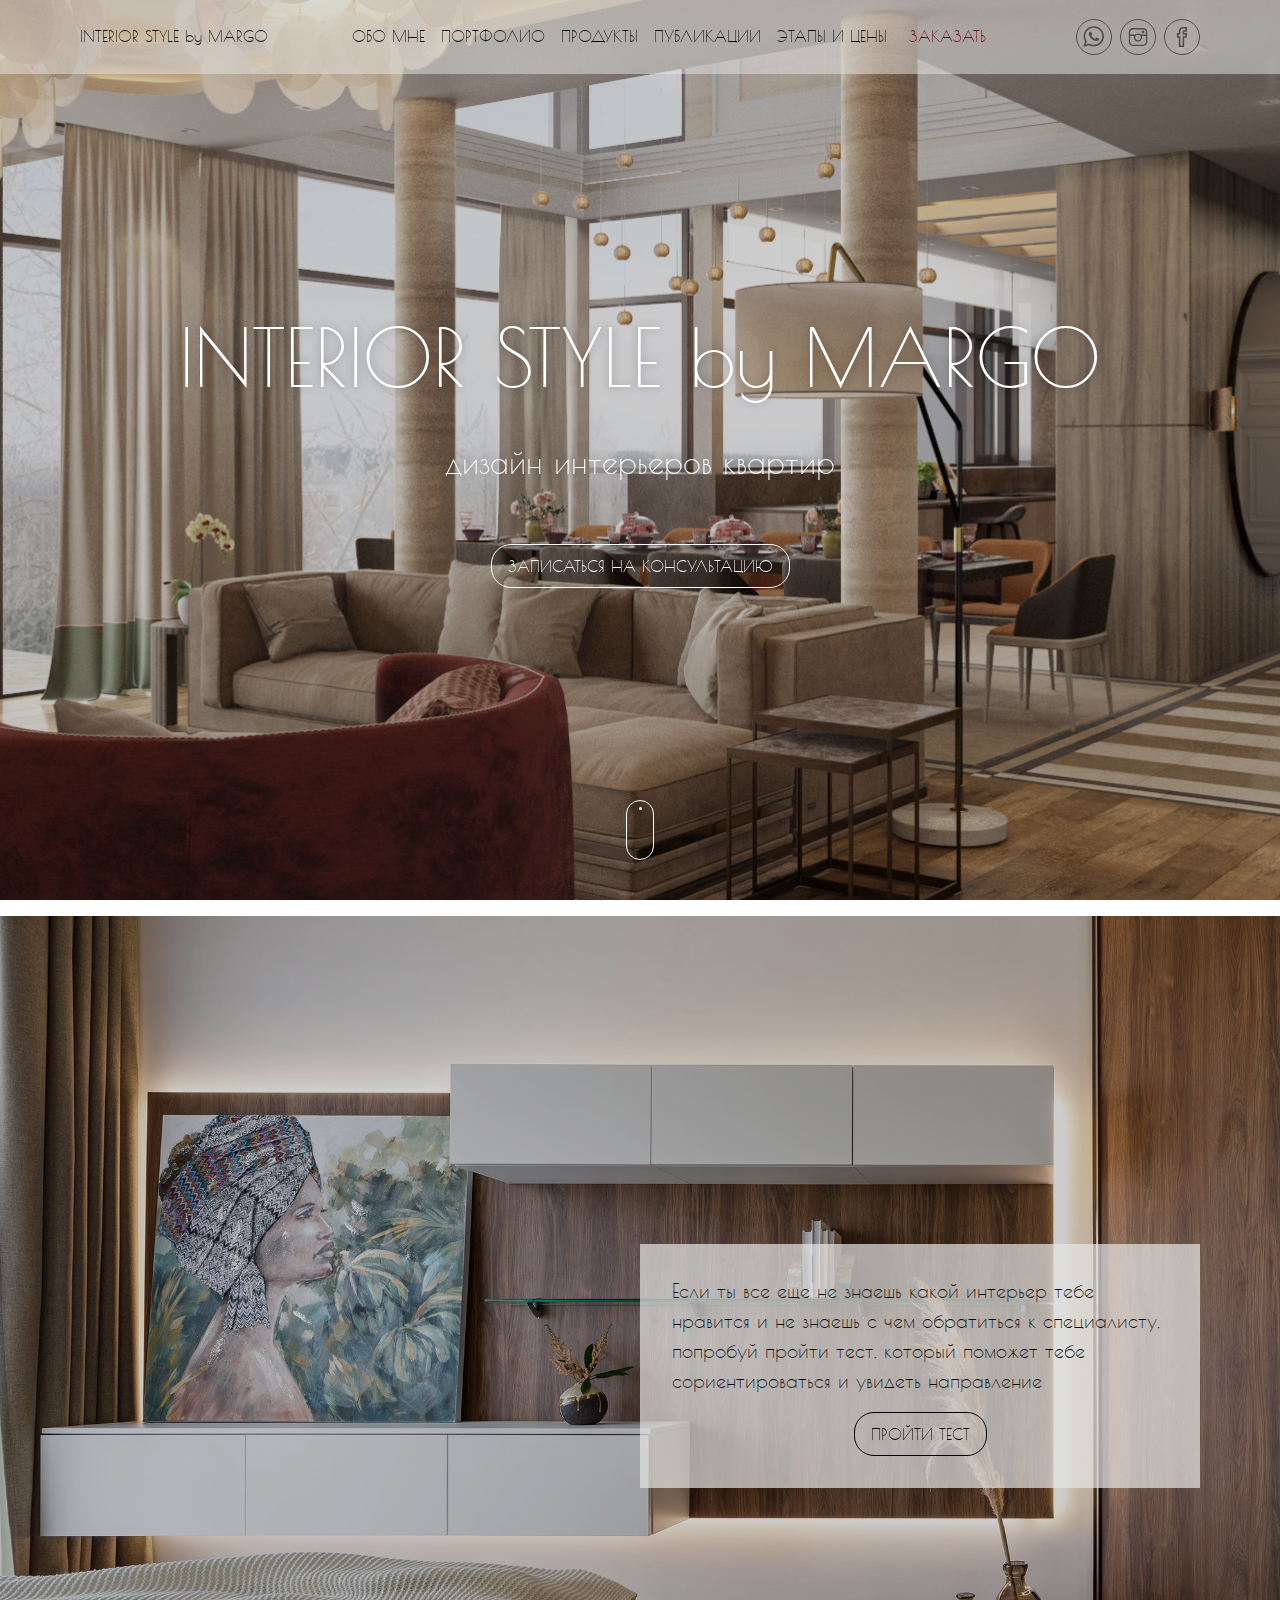
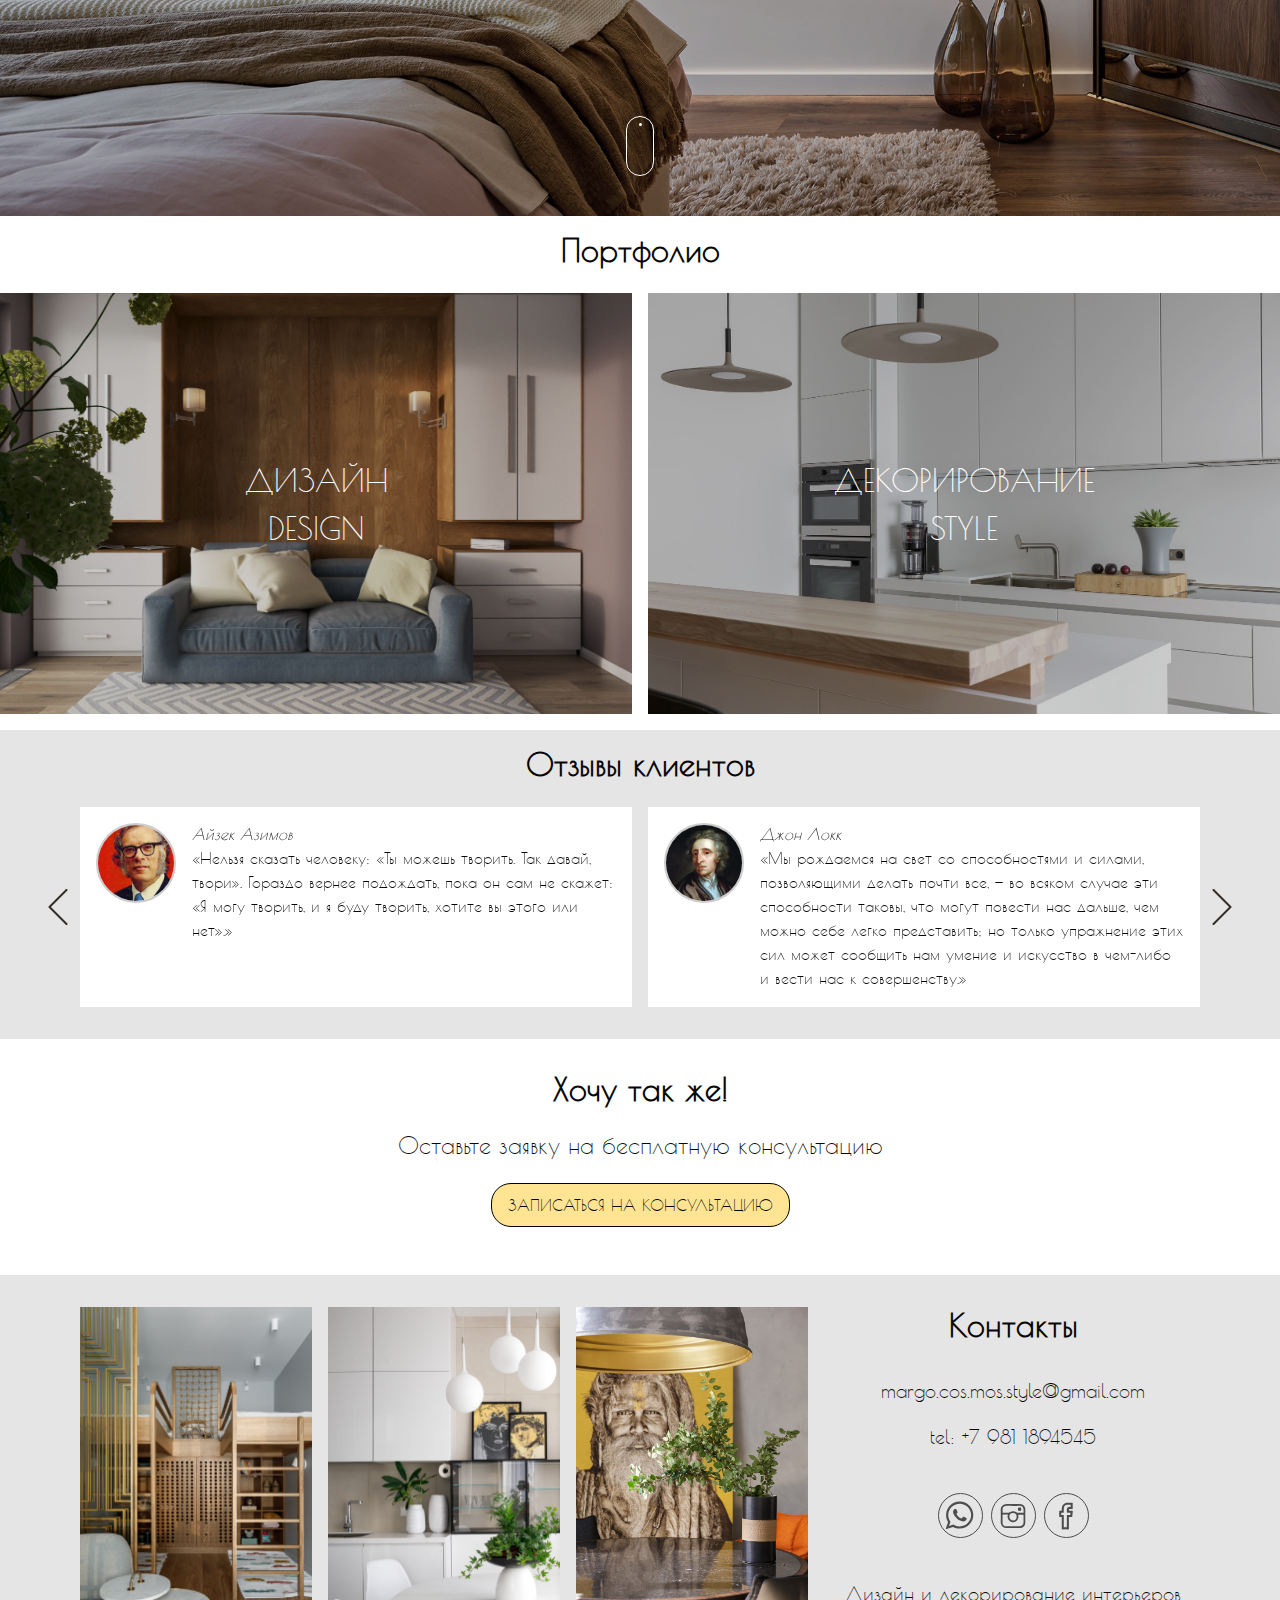
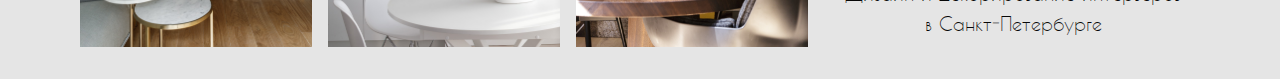
==== commit 7836d650: "Fixes" ====
--- a/index.html
+++ b/index.html
@@ -1 +1 @@
-<!DOCTYPE html><html lang="ru"><head><meta charset="UTF-8"><meta name="viewport" content="width=device-width, initial-scale=1.0"><meta http-equiv="X-UA-Compatible" content="ie=edge"><title>Дизайнер интерьеров в СПб Маргарита Мережнюк</title><link rel="apple-touch-icon" sizes="180x180" href="apple-touch-icon.727e1b6e.png"><link rel="icon" type="image/png" sizes="32x32" href="favicon-32x32.6a5b3f65.png"><link rel="icon" type="image/png" sizes="16x16" href="favicon-16x16.624d566c.png"><link rel="manifest" href="site.webmanifest"><link rel="preload" as="font" href="poiretone-regular-webfont.90ce4b3d.woff2" type="font/woff2" crossorigin="anonymous"><link rel="preload" as="font" href="poiretone-regular-webfont.b2cbea40.woff" type="font/woff" crossorigin="anonymous"><link rel="stylesheet" href="main.8b5c4b14.css"></head><body><header class="header header--homepage"><div class="header__inner container"><div class="header__content"><a class="header__logo" href="index.html"><span>INTERIOR STYLE by MARGO</span></a><nav class="header__menu menu"><ul class="menu__list"><li class="menu__item"><a class="menu__link" href="about.html">Обо мне</a></li><li class="menu__item"><a class="menu__link">Портфолио</a><ul class="menu__dd"><li class="menu__item menu__item--dd"><a class="menu__link" href="design.html">Дизайн</a></li><li class="menu__item menu__item--dd"><a class="menu__link" href="design.html">Декорирование</a></li></ul></li><li class="menu__item"><a class="menu__link" href="products.html">Продукты</a></li><li class="menu__item"><a class="menu__link" href="press.html">Публикации</a></li><li class="menu__item"><a class="menu__link" href="price.html">Этапы и цены</a></li><li class="menu__item"><button class="menu__link menu__link--accent" type="button" data-micromodal-trigger="modal-1">Заказать</button></li></ul></nav><div class="header__contacts socials"><li class="socials__item"><a class="socials__link socials__link--wa" href="https://wa.me/79811894545" target="_blank"><svg width="30" height="30" viewBox="0 0 31 31"><path d="M30.667 14.939c0 8.25-6.74 14.938-15.056 14.938a15.1 15.1 0 01-7.276-1.857L0 30.667l2.717-8.017a14.787 14.787 0 01-2.159-7.712C.559 6.688 7.297 0 15.613 0c8.315.002 15.054 6.689 15.054 14.939zM15.61 2.382c-6.979 0-12.656 5.634-12.656 12.56 0 2.748.896 5.292 2.411 7.362l-1.58 4.663 4.862-1.545c2 1.312 4.393 2.076 6.963 2.076 6.979 0 12.658-5.633 12.658-12.559C28.27 8.016 22.59 2.382 15.61 2.382zm7.604 15.998c-.094-.151-.34-.243-.708-.427-.367-.184-2.184-1.069-2.521-1.189-.34-.123-.586-.185-.832.182-.243.367-.951 1.191-1.168 1.437-.215.245-.43.276-.799.095-.369-.186-1.559-.57-2.969-1.817-1.097-.972-1.838-2.169-2.052-2.536-.217-.366-.022-.564.161-.746.165-.165.369-.428.554-.643.185-.213.246-.364.369-.609.121-.245.06-.458-.031-.643-.092-.184-.829-1.984-1.138-2.717-.307-.732-.614-.611-.83-.611-.215 0-.461-.03-.707-.03s-.646.089-.983.456-1.291 1.252-1.291 3.054c0 1.804 1.321 3.543 1.506 3.787.186.243 2.554 4.062 6.305 5.528 3.753 1.465 3.753.976 4.429.914.678-.062 2.184-.885 2.49-1.739.308-.858.308-1.593.215-1.746z"/></svg><span class="visually-hidden">+7 981 1894545</span></a></li><li class="socials__item"><a class="socials__link socials__link--insta" href="https://www.instagram.com/cos.mos.style/" target="_blank"><svg width="30" height="30" viewBox="0 0 147 147"><path d="M73.7 117.45h-25c-10.19 0-18.06-6.44-19.83-16.42-.83-4.66-.57-9.41-.4-14.12 0-1 .17-2 .17-3 0-10.68.05-21.36-.23-32a23.3 23.3 0 011.82-10.55c3.11-6.67 8.32-10.41 15.55-11.44a58 58 0 018.3-.35h43.56c8.95 0 15.5 3.84 19.46 11.93a17.89 17.89 0 011.62 7.91q.08 24.08 0 48.16a19.6 19.6 0 01-20.07 19.86zm-.23-6.45h24.8a13.56 13.56 0 0010.36-4.17c2.67-2.86 3.58-6.34 3.64-10.08.1-5.55 0-11.1 0-16.65v-9.74c0-1-.22-1.8-1.42-1.8h-17.3c-.91 0-1.33.4-1 1.35.15.45.27.91.39 1.36 3.67 13.45-8.39 27.04-22.21 24.84-10.11-1.6-20.18-12.27-16.26-25.49.66-2.23.56-2.36-1.67-2.36-5.14 0-10.28.07-15.41 0-1.86 0-2.27.64-2.26 2.36.07 9.27 0 18.54 0 27.81a10.4 10.4 0 00.22 2.28 13.1 13.1 0 0013.1 10.33c8.36 0 16.69-.04 25.02-.04zm.2-74.68c-8.86 0-17.71-.09-26.57 0a12.53 12.53 0 00-11.94 12.19c0 3.72.06 7.44 0 11.16 0 1.65.55 2.14 2.15 2.13 6.49-.07 13-.08 19.48 0a8.14 8.14 0 005.06-1.67 19.62 19.62 0 0113.66-3.78 20.48 20.48 0 0110 3.8 7.19 7.19 0 004.22 1.61h20.9c1.16 0 1.74-.36 1.72-1.63 0-3.31.09-6.62 0-9.92-.39-9.75-6.43-14.24-14.68-14-8.05.3-16.03.12-24 .12zm.18 26.54a13.51 13.51 0 00-13.73 13.1c-.14 7.15 6.19 13.74 13.22 13.77A13.48 13.48 0 0086.87 76.3a13.08 13.08 0 00-13.02-13.43z"/><path d="M91.77 48.51c0-5.4.44-5.79 5.8-5.88s6.07.48 6.23 6.55a9.07 9.07 0 01-.17 1.58c-.47 3.05-1.31 3.85-4.38 3.91a24.85 24.85 0 01-4.76-.16 3 3 0 01-2.71-3.15c-.04-.92-.01-1.85-.01-2.85z"/></svg><span class="visually-hidden">cos.mos.style</span></a></li><li class="socials__item"><a class="socials__link socials__link--fb" href="#" target="_blank"><svg width="30" height="30" viewBox="0 0 147 147"><path class="cls-1" d="M84.11 100.06v20.07c0 1.8-.47 2.55-2.4 2.53q-10.71-.13-21.43 0c-1.93 0-2.42-.73-2.41-2.53.05-13.31 0-26.62 0-39.94 0-2.79 0-2.79-2.84-2.8h-4.48c-1.34 0-2.05-.48-2-1.93V55.98c0-1.45.7-2 2-1.94 1.62 0 3.25-.09 4.87 0 1.84.13 2.57-.53 2.48-2.43a43.28 43.28 0 01.68-10.27c1.89-9.47 8.34-15.43 17.97-16.54 6.6-.76 13.23-.25 19.85-.4 1.21 0 1.78.49 1.77 1.74v19.68c0 1.46-.72 1.94-2.05 1.93-3.25 0-6.5.06-9.74 0-1.66 0-2.33.51-2.29 2.24.1 4.49-.34 4 3.93 4.06h8.57c1.55 0 2.08.64 1.92 2.14q-1 9.67-2 19.36c-.14 1.4-.86 1.89-2.19 1.87-2.66 0-5.33.06-8 0-1.68-.06-2.29.52-2.28 2.24.12 6.76.08 13.58.07 20.4zM65.4 92.51v19.86c0 2.75 0 2.75 2.65 2.76h5.26c3.34 0 3.34 0 3.34-3.44V72.35c0-2.58.16-2.73 2.78-2.74s5.45 0 8.18 0c1.28 0 1.94-.48 2.05-1.76.09-1.1.22-2.19.36-3.29.35-2.78.32-2.82-2.55-2.82h-8.76c-1.32 0-2.09-.43-2.07-1.9 0-3.89-.1-7.8.08-11.68.21-4.65 2.74-7.2 7.34-7.91a28.1 28.1 0 014.85-.28c1.21 0 1.81-.47 1.78-1.73v-4.67c0-1.25-.54-1.72-1.76-1.74a86.24 86.24 0 00-11.86.44 12.41 12.41 0 00-8.23 4c-2.57 3-3.27 6.6-3.4 10.33-.15 4.34-.08 8.7 0 13 0 1.49-.6 2.14-2.08 2.11h-5.45c-1.33 0-1.89.55-1.85 1.87s.06 2.73 0 4.09.62 2 2 1.91c1.56-.06 3.12 0 4.67 0 2.49 0 2.69.2 2.69 2.64l-.02 20.29z"/></svg><span class="visually-hidden">Маргарита Мережнюк</span></a></li></div><div class="header__btn"><button class="hamburger menu__btn" type="button"><span class="hamburger__icon"></span><span class="visually-hidden">Открыть меню</span></button></div></div></div></header><main><h1 class="visually-hidden">Дизайнер интерьеров в СПб Маргарита Мережнюк</h1><section class="intro"><div class="intro__inner container"><h2 class="heading heading--xl intro__heading">INTERIOR STYLE by&nbsp;MARGO</h2><div class="intro__text glide glide--intro"><div class="glide__track" data-glide-el="track"><ul class="glide__slides"><li class="glide__slide">дизайн интерьеров квартир</li><li class="glide__slide">декорирование</li></ul></div><button class="intro__btn btn btn--diagonal" type="button" data-micromodal-trigger="modal-1">записаться на консультацию</button></div></div><div class="scroll"><div class="scroll__pin"></div></div></section><section class="survey"><div class="survey__inner container"><h2 class="visually-hidden">Опрос "Выбери стиль интерьера"</h2><div class="survey__block"><p>Если ты все еще не знаешь какой интерьер тебе нравится и не знаешь с чем обратиться к специалисту, попробуй пройти тест, который поможет тебе сориентироваться и увидеть направление</p><button class="survey__btn btn btn--diagonal" type="button" data-micromodal-trigger="modal-2">пройти тест</button></div></div><div class="scroll"><div class="scroll__pin"></div></div></section><section class="modal" id="modal-2" aria-hidden="true"><div class="modal__overlay" tabindex="-1" data-micromodal-close=""><div class="modal__container" role="dialog" aria-modal="true" aria-labelledby="modal-1-title"><header class="modal__header"><h2 class="modal__title heading heading--l" id="modal-1-title">Какой стиль в интерьере вам близок?</h2><button class="modal__close" aria-label="Close modal" data-micromodal-close=""></button></header><article class="quiz" id="quiz"><div class="quiz__inner"><header class="quiz__header"><h3 class="heading heading--s">Вопрос&nbsp;<b class="quiz__num">0</b>&nbsp;из&nbsp;<b class="quiz__total">0</b></h3></header><ul class="quiz__questions"></ul><div class="quiz__result visually-hidden"><p class="heading heading--m" id="result"></p><div id="desc"><p></p></div><div class="quiz__cta"><p>Подходящий интерьер – залог комфортной жизни.</p><p>Оставьте заявку на бесплатную консультацию</p><button class="btn btn--diagonal" type="button" data-micromodal-trigger="modal-1">Хочу консультацию по стилистике</button></div></div><footer class="quiz__footer"><button class="btn btn--diagonal" id="prev-question" type="button">Назад</button><button class="btn btn--diagonal" id="next-question" type="button">Дальше</button><button class="btn btn--diagonal btn--highlight quiz__result" id="submit" type="submit">Узнать результат</button></footer></div></article></div></div></section><section class="portfolio"><div class="portfolio__inner container"><h2 class="heading heading--l">Портфолио</h2></div><div class="portfolio__inner"><div class="portfolio__content"><a class="portfolio__block portfolio__block--design" href="#"><p class="portfolio__text"><span>дизайн</span><span>design</span></p><img src="design_bg.2ac6108e.jpg" alt="дизайн интерьера"></a><a class="portfolio__block portfolio__block--decor" href="#"><p class="portfolio__text"><span>декорирование</span><span>style</span></p><img src="decor_bg.b45583af.jpg" alt="декор интерьера"></a></div></div></section><section class="feedback"><div class="feedback__inner container"><h2 class="heading heading--l">Отзывы клиентов</h2><div class="glide glide--feedback"><div class="glide__track" data-glide-el="track"><ul class="feedback__list glide__slides"><li class="feedback__item glide__slide"><div class="feedback__user"><img src="user1.a29a6b48.jpg" alt="Отзыв клиента"></div><div class="feedback__text"><em>Айзек Азимов</em><q>Нельзя сказать человеку: «Ты можешь творить. Так давай, твори». Гораздо вернее подождать, пока он сам не скажет: «Я могу творить, и я буду творить, хотите вы этого или нет».</q></div></li><li class="feedback__item glide__slide"><div class="feedback__user"><img src="user2.21f79a23.jpg" alt="Отзыв клиента"></div><div class="feedback__text"><em>Джон Локк</em><q>Мы рождаемся на свет со способностями и силами, позволяющими делать почти все, — во всяком случае эти способности таковы, что могут повести нас дальше, чем можно себе легко представить; но только упражнение этих сил может сообщить нам умение и искусство в чем-либо и вести нас к совершенству.</q></div></li><li class="feedback__item glide__slide"><div class="feedback__user"><img src="user3.478c17af.jpg" alt="Отзыв клиента"></div><div class="feedback__text"><em>Альберт Эйнштейн</em><q>Секрет творчества состоит в умении скрывать источники своего вдохновения.</q></div></li><li class="feedback__item glide__slide"><div class="feedback__user"><img src="user4.31643041.jpg" alt="Отзыв клиента"></div><div class="feedback__text"><em>Фридрих Ницше</em><q>Кто творит, тот любит в этом самого себя; поэтому ему приходится глубочайшим образом и ненавидеть самого себя — в этой ненависти он не знает меры.</q></div></li></ul></div><div class="glide__arrows" data-glide-el="controls"><button class="glide__arrow glide__arrow--left" data-glide-dir="&lt;"><span class="visually-hidden">prev</span><svg width="36" height="36"><path d="M145.188 238.575l215.5-215.5c5.3-5.3 5.3-13.8 0-19.1s-13.8-5.3-19.1 0l-225.1 225.1c-5.3 5.3-5.3 13.8 0 19.1l225.1 225c2.6 2.6 6.1 4 9.5 4s6.9-1.3 9.5-4c5.3-5.3 5.3-13.8 0-19.1l-215.4-215.5z"/></svg></button><button class="glide__arrow glide__arrow--right" data-glide-dir="&gt;"><span class="visually-hidden">next</span><svg width="36" height="36"><path d="M360.731 229.075l-225.1-225.1c-5.3-5.3-13.8-5.3-19.1 0s-5.3 13.8 0 19.1l215.5 215.5-215.5 215.5c-5.3 5.3-5.3 13.8 0 19.1 2.6 2.6 6.1 4 9.5 4 3.4 0 6.9-1.3 9.5-4l225.1-225.1c5.3-5.2 5.3-13.8.1-19z"/></svg></button></div></div></div></section><section class="callta"><div class="callta__inner container"><h2 class="heading heading--l">Хочу так же!</h2><p>Оставьте заявку на бесплатную консультацию</p><button class="callta__btn btn btn--diagonal" type="button" data-micromodal-trigger="modal-1">записаться на консультацию</button></div></section><section class="modal" id="modal-1" aria-hidden="true"><div class="modal__overlay" tabindex="-1" data-micromodal-close=""><div class="modal__container modal__container--s" role="dialog" aria-modal="true" aria-labelledby="modal-1-title"><header class="modal__header"><h2 class="modal__title heading heading--l" id="modal-1-title">Оставить заявку</h2><button class="modal__close" aria-label="Close modal" data-micromodal-close=""></button></header><div class="modal__content" id="modal-1-content"><form class="form" action="send"><fieldset class="form__field"><label class="form__label" for="user-name"><input class="form__input" type="text" id="user-name" name="user-name" placeholder=" " required><span class="form__input-label">Ваше имя</span><span class="form__focus-bg"></span></label></fieldset><fieldset class="form__field"><label class="form__label" for="user-phone"><input class="form__input" type="text" id="user-phone" name="user-phone" placeholder=" " minlength="16" maxlength="16" required><span class="form__input-label">Телефон</span><span class="form__focus-bg"></span></label></fieldset><div class="modal__footer"><button class="btn btn--secondary">Отправить</button></div></form></div></div></div></section></main><footer class="footer"><div class="container footer__inner"><div class="footer__block footer__block--l"><ul class="footer__pics"><li><img src="footer3.1924f836.jpg" alt="Фото стильного интерьера в СПб"></li><li><img src="footer2.19a45ef6.jpg" alt="Фото стильного интерьера в СПб"></li><li><img src="footer1.c38f30c1.jpg" alt="Фото стильного интерьера в СПб"></li></ul></div><div class="footer__block footer__block--clmn"><h3 class="heading heading--l">Контакты</h3><p><a class="footer__link" href="mailto:margo.cos.mos.style@gmail.com">margo.cos.mos.style@gmail.com</a></p><p><span>tel:&nbsp;</span><a class="footer__link" href="tel:+7981189454">+7 981 1894545</a></p><ul class="socials socials--footer"><li class="socials__item"><a class="socials__link socials__link--wa" href="https://wa.me/79811894545" target="_blank"><svg width="40" height="40" viewBox="0 0 31 31"><path d="M30.667 14.939c0 8.25-6.74 14.938-15.056 14.938a15.1 15.1 0 01-7.276-1.857L0 30.667l2.717-8.017a14.787 14.787 0 01-2.159-7.712C.559 6.688 7.297 0 15.613 0c8.315.002 15.054 6.689 15.054 14.939zM15.61 2.382c-6.979 0-12.656 5.634-12.656 12.56 0 2.748.896 5.292 2.411 7.362l-1.58 4.663 4.862-1.545c2 1.312 4.393 2.076 6.963 2.076 6.979 0 12.658-5.633 12.658-12.559C28.27 8.016 22.59 2.382 15.61 2.382zm7.604 15.998c-.094-.151-.34-.243-.708-.427-.367-.184-2.184-1.069-2.521-1.189-.34-.123-.586-.185-.832.182-.243.367-.951 1.191-1.168 1.437-.215.245-.43.276-.799.095-.369-.186-1.559-.57-2.969-1.817-1.097-.972-1.838-2.169-2.052-2.536-.217-.366-.022-.564.161-.746.165-.165.369-.428.554-.643.185-.213.246-.364.369-.609.121-.245.06-.458-.031-.643-.092-.184-.829-1.984-1.138-2.717-.307-.732-.614-.611-.83-.611-.215 0-.461-.03-.707-.03s-.646.089-.983.456-1.291 1.252-1.291 3.054c0 1.804 1.321 3.543 1.506 3.787.186.243 2.554 4.062 6.305 5.528 3.753 1.465 3.753.976 4.429.914.678-.062 2.184-.885 2.49-1.739.308-.858.308-1.593.215-1.746z"/></svg><span class="visually-hidden">+7 981 1894545</span></a></li><li class="socials__item"><a class="socials__link socials__link--insta" href="https://www.instagram.com/cos.mos.style/" target="_blank"><svg width="40" height="40" viewBox="0 0 147 147"><path d="M73.7 117.45h-25c-10.19 0-18.06-6.44-19.83-16.42-.83-4.66-.57-9.41-.4-14.12 0-1 .17-2 .17-3 0-10.68.05-21.36-.23-32a23.3 23.3 0 011.82-10.55c3.11-6.67 8.32-10.41 15.55-11.44a58 58 0 018.3-.35h43.56c8.95 0 15.5 3.84 19.46 11.93a17.89 17.89 0 011.62 7.91q.08 24.08 0 48.16a19.6 19.6 0 01-20.07 19.86zm-.23-6.45h24.8a13.56 13.56 0 0010.36-4.17c2.67-2.86 3.58-6.34 3.64-10.08.1-5.55 0-11.1 0-16.65v-9.74c0-1-.22-1.8-1.42-1.8h-17.3c-.91 0-1.33.4-1 1.35.15.45.27.91.39 1.36 3.67 13.45-8.39 27.04-22.21 24.84-10.11-1.6-20.18-12.27-16.26-25.49.66-2.23.56-2.36-1.67-2.36-5.14 0-10.28.07-15.41 0-1.86 0-2.27.64-2.26 2.36.07 9.27 0 18.54 0 27.81a10.4 10.4 0 00.22 2.28 13.1 13.1 0 0013.1 10.33c8.36 0 16.69-.04 25.02-.04zm.2-74.68c-8.86 0-17.71-.09-26.57 0a12.53 12.53 0 00-11.94 12.19c0 3.72.06 7.44 0 11.16 0 1.65.55 2.14 2.15 2.13 6.49-.07 13-.08 19.48 0a8.14 8.14 0 005.06-1.67 19.62 19.62 0 0113.66-3.78 20.48 20.48 0 0110 3.8 7.19 7.19 0 004.22 1.61h20.9c1.16 0 1.74-.36 1.72-1.63 0-3.31.09-6.62 0-9.92-.39-9.75-6.43-14.24-14.68-14-8.05.3-16.03.12-24 .12zm.18 26.54a13.51 13.51 0 00-13.73 13.1c-.14 7.15 6.19 13.74 13.22 13.77A13.48 13.48 0 0086.87 76.3a13.08 13.08 0 00-13.02-13.43z"/><path d="M91.77 48.51c0-5.4.44-5.79 5.8-5.88s6.07.48 6.23 6.55a9.07 9.07 0 01-.17 1.58c-.47 3.05-1.31 3.85-4.38 3.91a24.85 24.85 0 01-4.76-.16 3 3 0 01-2.71-3.15c-.04-.92-.01-1.85-.01-2.85z"/></svg><span class="visually-hidden">cos.mos.style</span></a></li><li class="socials__item"><a class="socials__link socials__link--fb" href="#" target="_blank"><svg width="40" height="40" viewBox="0 0 147 147"><path class="cls-1" d="M84.11 100.06v20.07c0 1.8-.47 2.55-2.4 2.53q-10.71-.13-21.43 0c-1.93 0-2.42-.73-2.41-2.53.05-13.31 0-26.62 0-39.94 0-2.79 0-2.79-2.84-2.8h-4.48c-1.34 0-2.05-.48-2-1.93V55.98c0-1.45.7-2 2-1.94 1.62 0 3.25-.09 4.87 0 1.84.13 2.57-.53 2.48-2.43a43.28 43.28 0 01.68-10.27c1.89-9.47 8.34-15.43 17.97-16.54 6.6-.76 13.23-.25 19.85-.4 1.21 0 1.78.49 1.77 1.74v19.68c0 1.46-.72 1.94-2.05 1.93-3.25 0-6.5.06-9.74 0-1.66 0-2.33.51-2.29 2.24.1 4.49-.34 4 3.93 4.06h8.57c1.55 0 2.08.64 1.92 2.14q-1 9.67-2 19.36c-.14 1.4-.86 1.89-2.19 1.87-2.66 0-5.33.06-8 0-1.68-.06-2.29.52-2.28 2.24.12 6.76.08 13.58.07 20.4zM65.4 92.51v19.86c0 2.75 0 2.75 2.65 2.76h5.26c3.34 0 3.34 0 3.34-3.44V72.35c0-2.58.16-2.73 2.78-2.74s5.45 0 8.18 0c1.28 0 1.94-.48 2.05-1.76.09-1.1.22-2.19.36-3.29.35-2.78.32-2.82-2.55-2.82h-8.76c-1.32 0-2.09-.43-2.07-1.9 0-3.89-.1-7.8.08-11.68.21-4.65 2.74-7.2 7.34-7.91a28.1 28.1 0 014.85-.28c1.21 0 1.81-.47 1.78-1.73v-4.67c0-1.25-.54-1.72-1.76-1.74a86.24 86.24 0 00-11.86.44 12.41 12.41 0 00-8.23 4c-2.57 3-3.27 6.6-3.4 10.33-.15 4.34-.08 8.7 0 13 0 1.49-.6 2.14-2.08 2.11h-5.45c-1.33 0-1.89.55-1.85 1.87s.06 2.73 0 4.09.62 2 2 1.91c1.56-.06 3.12 0 4.67 0 2.49 0 2.69.2 2.69 2.64l-.02 20.29z"/></svg><span class="visually-hidden">Маргарита Мережнюк</span></a></li></ul><p class="footer__text">Дизайн и&nbsp;декорирование интерьеров в&nbsp;Санкт&#8209;Петербурге</p></div></div></footer><script src="main.95c8bf3d.js"></script><script src="quiz.ddf59727.js"></script></body></html>+<!DOCTYPE html><html lang="ru"><head><meta charset="UTF-8"><meta name="viewport" content="width=device-width, initial-scale=1.0"><meta http-equiv="X-UA-Compatible" content="ie=edge"><title>Дизайнер интерьеров в СПб Маргарита Мережнюк</title><link rel="apple-touch-icon" sizes="180x180" href="/apple-touch-icon.33b724c6.png"><link rel="icon" type="image/png" sizes="32x32" href="/favicon-32x32.43b30f10.png"><link rel="icon" type="image/png" sizes="16x16" href="/favicon-16x16.442c5440.png"><link rel="manifest" href="/site.webmanifest"><link rel="preload" as="font" href="/poiretone-regular-webfont.7232dfb4.woff2" type="font/woff2" crossorigin="anonymous"><link rel="preload" as="font" href="/poiretone-regular-webfont.cde7cb66.woff" type="font/woff" crossorigin="anonymous"><link rel="stylesheet" href="/main.39afc03c.css"><script src="/main.39afc03c.js"></script></head><body><header class="header header--homepage"><div class="header__inner container"><div class="header__content"><a class="header__logo" href="/index.html"><span>INTERIOR STYLE by MARGO</span></a><nav class="header__menu menu"><ul class="menu__list"><li class="menu__item"><a class="menu__link" href="/about.html">Обо мне</a></li><li class="menu__item"><a class="menu__link">Портфолио</a><ul class="menu__dd"><li class="menu__item menu__item--dd"><a class="menu__link" href="/design.html">Дизайн</a></li><li class="menu__item menu__item--dd"><a class="menu__link" href="/design.html">Декорирование</a></li></ul></li><li class="menu__item"><a class="menu__link" href="/products.html">Продукты</a></li><li class="menu__item"><a class="menu__link" href="/press.html">Публикации</a></li><li class="menu__item"><a class="menu__link" href="/price.html">Этапы и цены</a></li><li class="menu__item"><button class="menu__link menu__link--accent" type="button" data-micromodal-trigger="modal-1">Заказать</button></li></ul></nav><div class="header__contacts socials"><li class="socials__item"><a class="socials__link socials__link--wa" href="https://wa.me/79811894545" target="_blank"><svg width="30px" height="30px" viewBox="0 0 31 31"><path d="M30.667,14.939c0,8.25-6.74,14.938-15.056,14.938c-2.639,0-5.118-0.675-7.276-1.857L0,30.667l2.717-8.017                c-1.37-2.25-2.159-4.892-2.159-7.712C0.559,6.688,7.297,0,15.613,0C23.928,0.002,30.667,6.689,30.667,14.939z M15.61,2.382                c-6.979,0-12.656,5.634-12.656,12.56c0,2.748,0.896,5.292,2.411,7.362l-1.58,4.663l4.862-1.545c2,1.312,4.393,2.076,6.963,2.076                c6.979,0,12.658-5.633,12.658-12.559C28.27,8.016,22.59,2.382,15.61,2.382z M23.214,18.38c-0.094-0.151-0.34-0.243-0.708-0.427                c-0.367-0.184-2.184-1.069-2.521-1.189c-0.34-0.123-0.586-0.185-0.832,0.182c-0.243,0.367-0.951,1.191-1.168,1.437                c-0.215,0.245-0.43,0.276-0.799,0.095c-0.369-0.186-1.559-0.57-2.969-1.817c-1.097-0.972-1.838-2.169-2.052-2.536                c-0.217-0.366-0.022-0.564,0.161-0.746c0.165-0.165,0.369-0.428,0.554-0.643c0.185-0.213,0.246-0.364,0.369-0.609                c0.121-0.245,0.06-0.458-0.031-0.643c-0.092-0.184-0.829-1.984-1.138-2.717c-0.307-0.732-0.614-0.611-0.83-0.611                c-0.215,0-0.461-0.03-0.707-0.03S9.897,8.215,9.56,8.582s-1.291,1.252-1.291,3.054c0,1.804,1.321,3.543,1.506,3.787                c0.186,0.243,2.554,4.062,6.305,5.528c3.753,1.465,3.753,0.976,4.429,0.914c0.678-0.062,2.184-0.885,2.49-1.739                C23.307,19.268,23.307,18.533,23.214,18.38z"></path></svg><span class="visually-hidden">+7 981 1894545</span></a></li><li class="socials__item"><a class="socials__link socials__link--insta" href="https://www.instagram.com/cos.mos.style/" target="_blank"><svg width="30px" height="30px" viewBox="0 0 147 147"><path d="M75.15,118.94h-25c-10.19,0-18.06-6.44-19.83-16.42-.83-4.66-.57-9.41-.4-14.12,0-1,.17-2,.17-3,0-10.68.05-21.36-.23-32a23.3,23.3,0,0,1,1.82-10.55C34.79,36.18,40,32.44,47.23,31.41a58,58,0,0,1,8.3-.35q21.78,0,43.56,0c8.95,0,15.5,3.84,19.46,11.93a17.89,17.89,0,0,1,1.62,7.91q.08,24.08,0,48.16a19.6,19.6,0,0,1-20.07,19.86Zm-.23-6.45c8.27,0,16.53,0,24.8,0a13.56,13.56,0,0,0,10.36-4.17c2.67-2.86,3.58-6.34,3.64-10.08.1-5.55,0-11.1,0-16.65,0-3.25,0-6.5,0-9.74,0-1-.22-1.8-1.42-1.8H95c-.91,0-1.33.4-1,1.35.15.45.27.91.39,1.36C98.06,86.21,86,99.8,72.18,97.6,62.07,96,52,85.33,55.92,72.11c.66-2.23.56-2.36-1.67-2.36-5.14,0-10.28.07-15.41,0-1.86,0-2.27.64-2.26,2.36.07,9.27,0,18.54,0,27.81a10.4,10.4,0,0,0,.22,2.28,13.1,13.1,0,0,0,13.1,10.33C58.26,112.53,66.59,112.49,74.92,112.49Zm.2-74.68v0c-8.86,0-17.71-.09-26.57,0A12.53,12.53,0,0,0,36.61,50c0,3.72.06,7.44,0,11.16,0,1.65.55,2.14,2.15,2.13,6.49-.07,13-.08,19.48,0a8.14,8.14,0,0,0,5.06-1.67,19.62,19.62,0,0,1,13.66-3.78,20.48,20.48,0,0,1,10,3.8,7.19,7.19,0,0,0,4.22,1.61q10.45,0,20.9,0c1.16,0,1.74-.36,1.72-1.63,0-3.31.09-6.62,0-9.92-.39-9.75-6.43-14.24-14.68-14C91.07,38,83.09,37.82,75.12,37.82Zm.18,26.54a13.51,13.51,0,0,0-13.73,13.1c-.14,7.15,6.19,13.74,13.22,13.77A13.48,13.48,0,0,0,88.32,77.79,13.08,13.08,0,0,0,75.3,64.36Z" transform="translate(-1.45 -1.49)"></path><path d="M93.22,50c0-5.4.44-5.79,5.8-5.88s6.07.48,6.23,6.55a9.07,9.07,0,0,1-.17,1.58c-.47,3.05-1.31,3.85-4.38,3.91A24.85,24.85,0,0,1,95.94,56a3,3,0,0,1-2.71-3.15C93.19,51.93,93.22,51,93.22,50Z" transform="translate(-1.45 -1.49)"></path></svg><span class="visually-hidden">cos.mos.style</span></a></li><li class="socials__item"><a class="socials__link socials__link--fb" href="#" target="_blank"><svg width="30px" height="30px" viewBox="0 0 147 147"><path class="cls-1" d="M85.56,101.55c0,6.69,0,13.38,0,20.07,0,1.8-.47,2.55-2.4,2.53q-10.71-.13-21.43,0c-1.93,0-2.42-.73-2.41-2.53.05-13.31,0-26.62,0-39.94,0-2.79,0-2.79-2.84-2.8-1.49,0-3,0-4.48,0-1.34,0-2.05-.48-2-1.93q0-9.74,0-19.48c0-1.45.7-2,2-1.94,1.62,0,3.25-.09,4.87,0,1.84.13,2.57-.53,2.48-2.43a43.28,43.28,0,0,1,.68-10.27C61.92,33.36,68.37,27.4,78,26.29c6.6-.76,13.23-.25,19.85-.4,1.21,0,1.78.49,1.77,1.74q0,9.84,0,19.68c0,1.46-.72,1.94-2.05,1.93-3.25,0-6.5.06-9.74,0-1.66,0-2.33.51-2.29,2.24.1,4.49-.34,4,3.93,4.06,2.86,0,5.72,0,8.57,0,1.55,0,2.08.64,1.92,2.14q-1,9.67-2,19.36c-.14,1.4-.86,1.89-2.19,1.87-2.66,0-5.33.06-8,0-1.68-.06-2.29.52-2.28,2.24C85.61,87.91,85.57,94.73,85.56,101.55ZM66.85,94q0,9.93,0,19.86c0,2.75,0,2.75,2.65,2.76h5.26c3.34,0,3.34,0,3.34-3.44q0-19.67,0-39.34c0-2.58.16-2.73,2.78-2.74s5.45,0,8.18,0c1.28,0,1.94-.48,2.05-1.76.09-1.1.22-2.19.36-3.29.35-2.78.32-2.82-2.55-2.82s-5.84,0-8.76,0c-1.32,0-2.09-.43-2.07-1.9,0-3.89-.1-7.8.08-11.68.21-4.65,2.74-7.2,7.34-7.91a28.1,28.1,0,0,1,4.85-.28c1.21,0,1.81-.47,1.78-1.73,0-1.56,0-3.12,0-4.67,0-1.25-.54-1.72-1.76-1.74a86.24,86.24,0,0,0-11.86.44,12.41,12.41,0,0,0-8.23,4c-2.57,3-3.27,6.6-3.4,10.33-.15,4.34-.08,8.7,0,13,0,1.49-.6,2.14-2.08,2.11-1.82,0-3.64,0-5.45,0-1.33,0-1.89.55-1.85,1.87s.06,2.73,0,4.09.62,2,2,1.91c1.56-.06,3.12,0,4.67,0,2.49,0,2.69.2,2.69,2.64Q66.86,83.89,66.85,94Z" transform="translate(-1.45 -1.49)"></path></svg><span class="visually-hidden">Маргарита Мережнюк</span></a></li></div><div class="header__btn"><button class="hamburger menu__btn" type="button"><span class="hamburger__icon"></span><span class="visually-hidden">Открыть меню</span></button></div></div></div></header><main><h1 class="visually-hidden">Дизайнер интерьеров в СПб Маргарита Мережнюк</h1><section class="intro"><div class="intro__inner container"><h2 class="heading heading--xl intro__heading">INTERIOR STYLE by&nbsp;MARGO</h2><div class="intro__text glide glide--intro"><div class="glide__track" data-glide-el="track"><ul class="glide__slides"><li class="glide__slide">дизайн интерьеров квартир</li><li class="glide__slide">декорирование</li></ul></div><button class="intro__btn btn btn--diagonal" type="button" data-micromodal-trigger="modal-1">записаться на консультацию</button></div></div><div class="scroll"><div class="scroll__pin"></div></div></section><section class="survey"><div class="survey__inner container"><h2 class="visually-hidden">Опрос "Выбери стиль интерьера"</h2><div class="survey__block"><p>Если ты все еще не знаешь какой интерьер тебе нравится и не знаешь с чем обратиться к специалисту, попробуй пройти тест, который поможет тебе сориентироваться и увидеть направление</p><button class="survey__btn btn btn--diagonal" type="button" data-micromodal-trigger="modal-2">пройти тест</button></div></div><div class="scroll"><div class="scroll__pin"></div></div></section><section class="modal" id="modal-2" aria-hidden="true"><div class="modal__overlay" tabindex="-1" data-micromodal-close=""><div class="modal__container" role="dialog" aria-modal="true" aria-labelledby="modal-1-title"><header class="modal__header"><h2 class="modal__title heading heading--l" id="modal-1-title">Какой стиль в интерьере вам близок?</h2><button class="modal__close" aria-label="Close modal" data-micromodal-close=""></button></header><article class="quiz" id="quiz"><div class="quiz__inner"><header class="quiz__header"><h3 class="heading heading--s">Вопрос&nbsp;<b class="quiz__num">0</b>&nbsp;из&nbsp;<b class="quiz__total">0</b></h3></header><ul class="quiz__questions"></ul><div class="quiz__result visually-hidden"><p class="heading heading--m" id="result"></p><div id="desc"><p></p></div><div class="quiz__cta"><p>Подходящий интерьер – залог комфортной жизни.</p><p>Оставьте заявку на бесплатную консультацию</p><button class="btn btn--diagonal" type="button" data-micromodal-trigger="modal-1">Хочу консультацию по стилистике</button></div></div><footer class="quiz__footer"><button class="btn btn--diagonal" id="prev-question" type="button">Назад</button><button class="btn btn--diagonal" id="next-question" type="button">Дальше</button><button class="btn btn--diagonal btn--highlight quiz__result" id="submit" type="submit">Узнать результат</button></footer></div></article></div></div></section><section class="portfolio"><div class="portfolio__inner container"><h2 class="heading heading--l">Портфолио</h2></div><div class="portfolio__inner"><div class="portfolio__content"><a class="portfolio__block portfolio__block--design" href="#"><p class="portfolio__text"><span>дизайн</span><span>design</span></p><img src="/design_bg.e2955d3f.jpg" alt="дизайн интерьера"></a><a class="portfolio__block portfolio__block--decor" href="#"><p class="portfolio__text"><span>декорирование</span><span>style</span></p><img src="/decor_bg.6ccaa690.jpg" alt="декор интерьера"></a></div></div></section><section class="feedback"><div class="feedback__inner container"><h2 class="heading heading--l">Отзывы клиентов</h2><div class="glide glide--feedback"><div class="glide__track" data-glide-el="track"><ul class="feedback__list glide__slides"><li class="feedback__item glide__slide"><div class="feedback__user"><img src="/user1.87828797.jpg" alt="Отзыв клиента"></div><div class="feedback__text"><em>Айзек Азимов</em><q>Нельзя сказать человеку: «Ты можешь творить. Так давай, твори». Гораздо вернее подождать, пока он сам не скажет: «Я могу творить, и я буду творить, хотите вы этого или нет».</q></div></li><li class="feedback__item glide__slide"><div class="feedback__user"><img src="/user2.525aed53.jpg" alt="Отзыв клиента"></div><div class="feedback__text"><em>Джон Локк</em><q>Мы рождаемся на свет со способностями и силами, позволяющими делать почти все, — во всяком случае эти способности таковы, что могут повести нас дальше, чем можно себе легко представить; но только упражнение этих сил может сообщить нам умение и искусство в чем-либо и вести нас к совершенству.</q></div></li><li class="feedback__item glide__slide"><div class="feedback__user"><img src="/user3.d47bec0b.jpg" alt="Отзыв клиента"></div><div class="feedback__text"><em>Альберт Эйнштейн</em><q>Секрет творчества состоит в умении скрывать источники своего вдохновения.</q></div></li><li class="feedback__item glide__slide"><div class="feedback__user"><img src="/user4.1e2ecdeb.jpg" alt="Отзыв клиента"></div><div class="feedback__text"><em>Фридрих Ницше</em><q>Кто творит, тот любит в этом самого себя; поэтому ему приходится глубочайшим образом и ненавидеть самого себя — в этой ненависти он не знает меры.</q></div></li></ul></div><div class="glide__arrows" data-glide-el="controls"><button class="glide__arrow glide__arrow--left" data-glide-dir="&lt;"><span class="visually-hidden">prev</span><svg width="36px" height="36px" x="0px" y="0px" viewbox="0 0 477.175 477.175"><path d="M145.188,238.575l215.5-215.5c5.3-5.3,5.3-13.8,0-19.1s-13.8-5.3-19.1,0l-225.1,225.1c-5.3,5.3-5.3,13.8,0,19.1l225.1,225            c2.6,2.6,6.1,4,9.5,4s6.9-1.3,9.5-4c5.3-5.3,5.3-13.8,0-19.1L145.188,238.575z"></path></svg></button><button class="glide__arrow glide__arrow--right" data-glide-dir="&gt;"><span class="visually-hidden">next</span><svg width="36px" height="36px" x="0px" y="0px" viewbox="0 0 477.175 477.175"><path d="M360.731,229.075l-225.1-225.1c-5.3-5.3-13.8-5.3-19.1,0s-5.3,13.8,0,19.1l215.5,215.5l-215.5,215.5            c-5.3,5.3-5.3,13.8,0,19.1c2.6,2.6,6.1,4,9.5,4c3.4,0,6.9-1.3,9.5-4l225.1-225.1C365.931,242.875,365.931,234.275,360.731,229.075z"></path></svg></button></div></div></div></section><section class="callta"><div class="callta__inner container"><h2 class="heading heading--l">Хочу так же!</h2><p>Оставьте заявку на бесплатную консультацию</p><button class="callta__btn btn btn--diagonal" type="button" data-micromodal-trigger="modal-1">записаться на консультацию</button></div></section><section class="modal" id="modal-1" aria-hidden="true"><div class="modal__overlay" tabindex="-1" data-micromodal-close=""><div class="modal__container modal__container--s" role="dialog" aria-modal="true" aria-labelledby="modal-1-title"><header class="modal__header"><h2 class="modal__title heading heading--l" id="modal-1-title">Оставить заявку</h2><button class="modal__close" aria-label="Close modal" data-micromodal-close=""></button></header><div class="modal__content" id="modal-1-content"><form class="form" action="send"><fieldset class="form__field"><label class="form__label" for="user-name"><input class="form__input" type="text" id="user-name" name="user-name" placeholder=" " required=""><span class="form__input-label">Ваше имя</span><span class="form__focus-bg"></span></label></fieldset><fieldset class="form__field"><label class="form__label" for="user-phone"><input class="form__input" type="text" id="user-phone" name="user-phone" placeholder=" " minlength="16" maxlength="16" required=""><span class="form__input-label">Телефон</span><span class="form__focus-bg"></span></label></fieldset><div class="modal__footer"><button class="btn btn--secondary">Отправить</button></div></form></div></div></div></section></main><footer class="footer"><div class="container footer__inner"><div class="footer__block footer__block--l"><ul class="footer__pics"><li><img src="/footer3.99a5dfcf.jpg" alt="Фото стильного интерьера в СПб"></li><li><img src="/footer2.e561eb14.jpg" alt="Фото стильного интерьера в СПб"></li><li><img src="/footer1.2485b74e.jpg" alt="Фото стильного интерьера в СПб"></li></ul></div><div class="footer__block footer__block--clmn"><h3 class="heading heading--l">Контакты</h3><p><a class="footer__link" href="mailto:margo.cos.mos.style@gmail.com">margo.cos.mos.style@gmail.com</a></p><p><span>tel:&nbsp;</span><a class="footer__link" href="tel:+7981189454">+7 981 1894545</a></p><ul class="socials socials--footer"><li class="socials__item"><a class="socials__link socials__link--wa" href="https://wa.me/79811894545" target="_blank"><svg width="40px" height="40px" viewBox="0 0 31 31"><path d="M30.667,14.939c0,8.25-6.74,14.938-15.056,14.938c-2.639,0-5.118-0.675-7.276-1.857L0,30.667l2.717-8.017                c-1.37-2.25-2.159-4.892-2.159-7.712C0.559,6.688,7.297,0,15.613,0C23.928,0.002,30.667,6.689,30.667,14.939z M15.61,2.382                c-6.979,0-12.656,5.634-12.656,12.56c0,2.748,0.896,5.292,2.411,7.362l-1.58,4.663l4.862-1.545c2,1.312,4.393,2.076,6.963,2.076                c6.979,0,12.658-5.633,12.658-12.559C28.27,8.016,22.59,2.382,15.61,2.382z M23.214,18.38c-0.094-0.151-0.34-0.243-0.708-0.427                c-0.367-0.184-2.184-1.069-2.521-1.189c-0.34-0.123-0.586-0.185-0.832,0.182c-0.243,0.367-0.951,1.191-1.168,1.437                c-0.215,0.245-0.43,0.276-0.799,0.095c-0.369-0.186-1.559-0.57-2.969-1.817c-1.097-0.972-1.838-2.169-2.052-2.536                c-0.217-0.366-0.022-0.564,0.161-0.746c0.165-0.165,0.369-0.428,0.554-0.643c0.185-0.213,0.246-0.364,0.369-0.609                c0.121-0.245,0.06-0.458-0.031-0.643c-0.092-0.184-0.829-1.984-1.138-2.717c-0.307-0.732-0.614-0.611-0.83-0.611                c-0.215,0-0.461-0.03-0.707-0.03S9.897,8.215,9.56,8.582s-1.291,1.252-1.291,3.054c0,1.804,1.321,3.543,1.506,3.787                c0.186,0.243,2.554,4.062,6.305,5.528c3.753,1.465,3.753,0.976,4.429,0.914c0.678-0.062,2.184-0.885,2.49-1.739                C23.307,19.268,23.307,18.533,23.214,18.38z"></path></svg><span class="visually-hidden">+7 981 1894545</span></a></li><li class="socials__item"><a class="socials__link socials__link--insta" href="https://www.instagram.com/cos.mos.style/" target="_blank"><svg width="40px" height="40px" viewBox="0 0 147 147"><path d="M75.15,118.94h-25c-10.19,0-18.06-6.44-19.83-16.42-.83-4.66-.57-9.41-.4-14.12,0-1,.17-2,.17-3,0-10.68.05-21.36-.23-32a23.3,23.3,0,0,1,1.82-10.55C34.79,36.18,40,32.44,47.23,31.41a58,58,0,0,1,8.3-.35q21.78,0,43.56,0c8.95,0,15.5,3.84,19.46,11.93a17.89,17.89,0,0,1,1.62,7.91q.08,24.08,0,48.16a19.6,19.6,0,0,1-20.07,19.86Zm-.23-6.45c8.27,0,16.53,0,24.8,0a13.56,13.56,0,0,0,10.36-4.17c2.67-2.86,3.58-6.34,3.64-10.08.1-5.55,0-11.1,0-16.65,0-3.25,0-6.5,0-9.74,0-1-.22-1.8-1.42-1.8H95c-.91,0-1.33.4-1,1.35.15.45.27.91.39,1.36C98.06,86.21,86,99.8,72.18,97.6,62.07,96,52,85.33,55.92,72.11c.66-2.23.56-2.36-1.67-2.36-5.14,0-10.28.07-15.41,0-1.86,0-2.27.64-2.26,2.36.07,9.27,0,18.54,0,27.81a10.4,10.4,0,0,0,.22,2.28,13.1,13.1,0,0,0,13.1,10.33C58.26,112.53,66.59,112.49,74.92,112.49Zm.2-74.68v0c-8.86,0-17.71-.09-26.57,0A12.53,12.53,0,0,0,36.61,50c0,3.72.06,7.44,0,11.16,0,1.65.55,2.14,2.15,2.13,6.49-.07,13-.08,19.48,0a8.14,8.14,0,0,0,5.06-1.67,19.62,19.62,0,0,1,13.66-3.78,20.48,20.48,0,0,1,10,3.8,7.19,7.19,0,0,0,4.22,1.61q10.45,0,20.9,0c1.16,0,1.74-.36,1.72-1.63,0-3.31.09-6.62,0-9.92-.39-9.75-6.43-14.24-14.68-14C91.07,38,83.09,37.82,75.12,37.82Zm.18,26.54a13.51,13.51,0,0,0-13.73,13.1c-.14,7.15,6.19,13.74,13.22,13.77A13.48,13.48,0,0,0,88.32,77.79,13.08,13.08,0,0,0,75.3,64.36Z" transform="translate(-1.45 -1.49)"></path><path d="M93.22,50c0-5.4.44-5.79,5.8-5.88s6.07.48,6.23,6.55a9.07,9.07,0,0,1-.17,1.58c-.47,3.05-1.31,3.85-4.38,3.91A24.85,24.85,0,0,1,95.94,56a3,3,0,0,1-2.71-3.15C93.19,51.93,93.22,51,93.22,50Z" transform="translate(-1.45 -1.49)"></path></svg><span class="visually-hidden">cos.mos.style</span></a></li><li class="socials__item"><a class="socials__link socials__link--fb" href="#" target="_blank"><svg width="40px" height="40px" viewBox="0 0 147 147"><path class="cls-1" d="M85.56,101.55c0,6.69,0,13.38,0,20.07,0,1.8-.47,2.55-2.4,2.53q-10.71-.13-21.43,0c-1.93,0-2.42-.73-2.41-2.53.05-13.31,0-26.62,0-39.94,0-2.79,0-2.79-2.84-2.8-1.49,0-3,0-4.48,0-1.34,0-2.05-.48-2-1.93q0-9.74,0-19.48c0-1.45.7-2,2-1.94,1.62,0,3.25-.09,4.87,0,1.84.13,2.57-.53,2.48-2.43a43.28,43.28,0,0,1,.68-10.27C61.92,33.36,68.37,27.4,78,26.29c6.6-.76,13.23-.25,19.85-.4,1.21,0,1.78.49,1.77,1.74q0,9.84,0,19.68c0,1.46-.72,1.94-2.05,1.93-3.25,0-6.5.06-9.74,0-1.66,0-2.33.51-2.29,2.24.1,4.49-.34,4,3.93,4.06,2.86,0,5.72,0,8.57,0,1.55,0,2.08.64,1.92,2.14q-1,9.67-2,19.36c-.14,1.4-.86,1.89-2.19,1.87-2.66,0-5.33.06-8,0-1.68-.06-2.29.52-2.28,2.24C85.61,87.91,85.57,94.73,85.56,101.55ZM66.85,94q0,9.93,0,19.86c0,2.75,0,2.75,2.65,2.76h5.26c3.34,0,3.34,0,3.34-3.44q0-19.67,0-39.34c0-2.58.16-2.73,2.78-2.74s5.45,0,8.18,0c1.28,0,1.94-.48,2.05-1.76.09-1.1.22-2.19.36-3.29.35-2.78.32-2.82-2.55-2.82s-5.84,0-8.76,0c-1.32,0-2.09-.43-2.07-1.9,0-3.89-.1-7.8.08-11.68.21-4.65,2.74-7.2,7.34-7.91a28.1,28.1,0,0,1,4.85-.28c1.21,0,1.81-.47,1.78-1.73,0-1.56,0-3.12,0-4.67,0-1.25-.54-1.72-1.76-1.74a86.24,86.24,0,0,0-11.86.44,12.41,12.41,0,0,0-8.23,4c-2.57,3-3.27,6.6-3.4,10.33-.15,4.34-.08,8.7,0,13,0,1.49-.6,2.14-2.08,2.11-1.82,0-3.64,0-5.45,0-1.33,0-1.89.55-1.85,1.87s.06,2.73,0,4.09.62,2,2,1.91c1.56-.06,3.12,0,4.67,0,2.49,0,2.69.2,2.69,2.64Q66.86,83.89,66.85,94Z" transform="translate(-1.45 -1.49)"></path></svg><span class="visually-hidden">Маргарита Мережнюк</span></a></li></ul><p class="footer__text">Дизайн и&nbsp;декорирование интерьеров в&nbsp;Санкт&#8209;Петербурге</p></div></div></footer><script src="/main.1f19ae8e.js"></script><script src="/quiz.a58f7c4d.js"></script></body></html>--- a/main.39afc03c.css
+++ b/main.39afc03c.css
@@ -0,0 +1,2574 @@
+@charset "UTF-8";
+/*! normalize.css v8.0.1 | MIT License | github.com/necolas/normalize.css */
+/* Document
+   ========================================================================== */
+/**
+ * 1. Correct the line height in all browsers.
+ * 2. Prevent adjustments of font size after orientation changes in iOS.
+ */
+html {
+  line-height: 1.15;
+  /* 1 */
+  -webkit-text-size-adjust: 100%;
+  /* 2 */
+}
+
+/* Sections
+   ========================================================================== */
+/**
+ * Remove the margin in all browsers.
+ */
+body {
+  margin: 0;
+}
+
+/**
+ * Render the `main` element consistently in IE.
+ */
+main {
+  display: block;
+}
+
+/**
+ * Correct the font size and margin on `h1` elements within `section` and
+ * `article` contexts in Chrome, Firefox, and Safari.
+ */
+h1 {
+  font-size: 2em;
+  margin: 0.67em 0;
+}
+
+/* Grouping content
+   ========================================================================== */
+/**
+ * 1. Add the correct box sizing in Firefox.
+ * 2. Show the overflow in Edge and IE.
+ */
+hr {
+  box-sizing: content-box;
+  /* 1 */
+  height: 0;
+  /* 1 */
+  overflow: visible;
+  /* 2 */
+}
+
+/**
+ * 1. Correct the inheritance and scaling of font size in all browsers.
+ * 2. Correct the odd `em` font sizing in all browsers.
+ */
+pre {
+  font-family: monospace, monospace;
+  /* 1 */
+  font-size: 1em;
+  /* 2 */
+}
+
+/* Text-level semantics
+   ========================================================================== */
+/**
+ * Remove the gray background on active links in IE 10.
+ */
+a {
+  background-color: transparent;
+}
+
+/**
+ * 1. Remove the bottom border in Chrome 57-
+ * 2. Add the correct text decoration in Chrome, Edge, IE, Opera, and Safari.
+ */
+abbr[title] {
+  border-bottom: none;
+  /* 1 */
+  text-decoration: underline;
+  /* 2 */
+  text-decoration: underline dotted;
+  /* 2 */
+}
+
+/**
+ * Add the correct font weight in Chrome, Edge, and Safari.
+ */
+b,
+strong {
+  font-weight: bolder;
+}
+
+/**
+ * 1. Correct the inheritance and scaling of font size in all browsers.
+ * 2. Correct the odd `em` font sizing in all browsers.
+ */
+code,
+kbd,
+samp {
+  font-family: monospace, monospace;
+  /* 1 */
+  font-size: 1em;
+  /* 2 */
+}
+
+/**
+ * Add the correct font size in all browsers.
+ */
+small {
+  font-size: 80%;
+}
+
+/**
+ * Prevent `sub` and `sup` elements from affecting the line height in
+ * all browsers.
+ */
+sub,
+sup {
+  font-size: 75%;
+  line-height: 0;
+  position: relative;
+  vertical-align: baseline;
+}
+
+sub {
+  bottom: -0.25em;
+}
+
+sup {
+  top: -0.5em;
+}
+
+/* Embedded content
+   ========================================================================== */
+/**
+ * Remove the border on images inside links in IE 10.
+ */
+img {
+  border-style: none;
+}
+
+/* Forms
+   ========================================================================== */
+/**
+ * 1. Change the font styles in all browsers.
+ * 2. Remove the margin in Firefox and Safari.
+ */
+button,
+input,
+optgroup,
+select,
+textarea {
+  font-family: inherit;
+  /* 1 */
+  font-size: 100%;
+  /* 1 */
+  line-height: 1.15;
+  /* 1 */
+  margin: 0;
+  /* 2 */
+}
+
+/**
+ * Show the overflow in IE.
+ * 1. Show the overflow in Edge.
+ */
+button,
+input {
+  /* 1 */
+  overflow: visible;
+}
+
+/**
+ * Remove the inheritance of text transform in Edge, Firefox, and IE.
+ * 1. Remove the inheritance of text transform in Firefox.
+ */
+button,
+select {
+  /* 1 */
+  text-transform: none;
+}
+
+/**
+ * Correct the inability to style clickable types in iOS and Safari.
+ */
+button,
+[type=button],
+[type=reset],
+[type=submit] {
+  -webkit-appearance: button;
+}
+
+/**
+ * Remove the inner border and padding in Firefox.
+ */
+button::-moz-focus-inner,
+[type=button]::-moz-focus-inner,
+[type=reset]::-moz-focus-inner,
+[type=submit]::-moz-focus-inner {
+  border-style: none;
+  padding: 0;
+}
+
+/**
+ * Restore the focus styles unset by the previous rule.
+ */
+button:-moz-focusring,
+[type=button]:-moz-focusring,
+[type=reset]:-moz-focusring,
+[type=submit]:-moz-focusring {
+  outline: 1px dotted ButtonText;
+}
+
+/**
+ * Correct the padding in Firefox.
+ */
+fieldset {
+  padding: 0.35em 0.75em 0.625em;
+}
+
+/**
+ * 1. Correct the text wrapping in Edge and IE.
+ * 2. Correct the color inheritance from `fieldset` elements in IE.
+ * 3. Remove the padding so developers are not caught out when they zero out
+ *    `fieldset` elements in all browsers.
+ */
+legend {
+  box-sizing: border-box;
+  /* 1 */
+  color: inherit;
+  /* 2 */
+  display: table;
+  /* 1 */
+  max-width: 100%;
+  /* 1 */
+  padding: 0;
+  /* 3 */
+  white-space: normal;
+  /* 1 */
+}
+
+/**
+ * Add the correct vertical alignment in Chrome, Firefox, and Opera.
+ */
+progress {
+  vertical-align: baseline;
+}
+
+/**
+ * Remove the default vertical scrollbar in IE 10+.
+ */
+textarea {
+  overflow: auto;
+}
+
+/**
+ * 1. Add the correct box sizing in IE 10.
+ * 2. Remove the padding in IE 10.
+ */
+[type=checkbox],
+[type=radio] {
+  box-sizing: border-box;
+  /* 1 */
+  padding: 0;
+  /* 2 */
+}
+
+/**
+ * Correct the cursor style of increment and decrement buttons in Chrome.
+ */
+[type=number]::-webkit-inner-spin-button,
+[type=number]::-webkit-outer-spin-button {
+  height: auto;
+}
+
+/**
+ * 1. Correct the odd appearance in Chrome and Safari.
+ * 2. Correct the outline style in Safari.
+ */
+[type=search] {
+  -webkit-appearance: textfield;
+  /* 1 */
+  outline-offset: -2px;
+  /* 2 */
+}
+
+/**
+ * Remove the inner padding in Chrome and Safari on macOS.
+ */
+[type=search]::-webkit-search-decoration {
+  -webkit-appearance: none;
+}
+
+/**
+ * 1. Correct the inability to style clickable types in iOS and Safari.
+ * 2. Change font properties to `inherit` in Safari.
+ */
+::-webkit-file-upload-button {
+  -webkit-appearance: button;
+  /* 1 */
+  font: inherit;
+  /* 2 */
+}
+
+/* Interactive
+   ========================================================================== */
+/*
+ * Add the correct display in Edge, IE 10+, and Firefox.
+ */
+details {
+  display: block;
+}
+
+/*
+ * Add the correct display in all browsers.
+ */
+summary {
+  display: list-item;
+}
+
+/* Misc
+   ========================================================================== */
+/**
+ * Add the correct display in IE 10+.
+ */
+template {
+  display: none;
+}
+
+/**
+ * Add the correct display in IE 10.
+ */
+[hidden] {
+  display: none;
+}
+
+@font-face {
+  font-family: "Poiret One";
+  font-weight: 400;
+  font-style: normal;
+  src: local("Poiret One"), url("/poiretone-regular-webfont.7232dfb4.woff2") format("woff2"), url("/poiretone-regular-webfont.cde7cb66.woff") format("woff");
+}
+body {
+  margin: 0;
+  color: #070707;
+  display: flex;
+  flex-direction: column;
+  min-height: 100vh;
+  min-width: 320px;
+  font-family: "Poiret One", Arial, sans-serif;
+}
+@media screen and (max-width: 767px) {
+  body.open {
+    overflow: hidden;
+  }
+}
+body * {
+  box-sizing: border-box;
+}
+body *::selection {
+  background: #D9D0C7;
+  /* Safari */
+}
+body *::-moz-selection {
+  background: #D9D0C7;
+  /* Firefox */
+}
+
+main {
+  flex-grow: 1;
+}
+
+.visually-hidden:not(:focus):not(:active),
+input[type=checkbox].visually-hidden,
+input[type=radio].visually-hidden {
+  position: absolute;
+  width: 1px;
+  height: 1px;
+  margin: -1px;
+  padding: 0;
+  overflow: hidden;
+  white-space: nowrap;
+  border: 0;
+  clip: rect(0 0 0 0);
+  clip-path: inset(100%);
+  -webkit-clip-path: inset(100%);
+}
+
+.desktop-hidden {
+  display: none;
+}
+@media screen and (max-width: 1199px) {
+  .desktop-hidden {
+    display: block;
+  }
+}
+
+.container {
+  width: 100%;
+  max-width: 1200px;
+  margin: 0 auto;
+  padding: 0 40px;
+}
+@media screen and (max-width: 767px) {
+  .container {
+    padding-left: 20px;
+    padding-right: 20px;
+  }
+}
+
+.content {
+  display: flex;
+}
+
+.content__block--half {
+  width: 50%;
+  padding: 32px;
+  background-color: rgba(229, 229, 229, 0.5);
+  display: flex;
+  flex-direction: column;
+  align-items: center;
+}
+.content__block p {
+  font-size: 20px;
+  line-height: 1.5;
+  margin: 0;
+  padding: 0 0 16px;
+}
+
+h1,
+h2,
+h3,
+h4,
+h5 {
+  font-weight: 500;
+  margin-top: 0;
+}
+
+img {
+  display: block;
+  width: 100%;
+  height: auto;
+}
+
+p {
+  font-size: 16px;
+  margin: 0;
+  padding: 8px 0;
+}
+
+a {
+  font-size: 16px;
+  margin: 0;
+  padding: 8px 0;
+  text-decoration: none;
+  color: inherit;
+}
+a:hover, a:focus {
+  text-decoration: underline;
+}
+
+.btn {
+  text-align: center;
+  font-size: 16px;
+  padding: 8px 16px 6px;
+  border-radius: 20px;
+  border-style: none;
+  border: 1px solid transparent;
+  cursor: pointer;
+  -webkit-appearance: button;
+  overflow: visible;
+  line-height: 1.5;
+  text-transform: uppercase;
+  margin: 0;
+  -moz-osx-font-smoothing: grayscale;
+  -webkit-backface-visibility: hidden;
+  backface-visibility: hidden;
+  background-color: transparent;
+}
+.btn:disabled {
+  opacity: 0.5;
+  cursor: auto;
+}
+.btn:hover:not(:disabled), .btn:focus:not(:disabled) {
+  outline: none;
+  text-decoration: none;
+}
+.btn--secondary {
+  will-change: transform;
+  background-color: #D9D0C7;
+  color: #070707;
+  transform: translateZ(0);
+  transition: all 0.25s ease-out;
+}
+.btn--secondary:hover:not(:disabled), .btn--secondary:focus:not(:disabled) {
+  border: 1px solid #332d28;
+  transform: scale(1.05);
+}
+.btn--l {
+  font-size: 24px;
+  border-width: 2px;
+}
+.btn--diagonal {
+  position: relative;
+  z-index: 0;
+  display: block;
+  overflow: hidden;
+  max-width: 320px;
+  margin-left: auto;
+  margin-right: auto;
+  padding: 10px 16px 8px;
+  text-transform: uppercase;
+  border: 1px solid currentColor;
+  transition: all 0.5s ease-out;
+  font-weight: 400;
+}
+.btn--diagonal:before {
+  content: "";
+  position: absolute;
+  top: 0;
+  right: -50px;
+  bottom: 0;
+  left: 0;
+  z-index: -1;
+  border-right: 50px solid transparent;
+  border-bottom: 80px solid #D9D0C7;
+  transform: translateX(-100%);
+  transition: 0.5s ease-in-out;
+}
+.btn--diagonal:hover:not(:disabled), .btn--diagonal:focus:not(:disabled) {
+  text-decoration: none;
+  color: #4D4D4D;
+  outline: 0;
+}
+.btn--diagonal:hover:not(:disabled):before, .btn--diagonal:focus:not(:disabled):before {
+  transform: translateX(0);
+}
+.btn--highlight {
+  background-color: #ffe593;
+}
+
+.heading {
+  padding: 0;
+  margin: 0;
+  font-weight: 700;
+  display: block;
+}
+.heading--s {
+  font-size: 20px;
+}
+@media screen and (max-width: 767px) {
+  .heading--s {
+    font-size: 16px;
+  }
+}
+.heading--m {
+  font-size: 24px;
+}
+@media screen and (max-width: 767px) {
+  .heading--m {
+    font-size: 20px;
+  }
+}
+.heading--l {
+  font-size: 32px;
+  margin-bottom: 24px;
+  text-align: center;
+}
+@media screen and (max-width: 767px) {
+  .heading--l {
+    font-size: 28px;
+  }
+}
+.heading--xl {
+  font-size: 80px;
+  font-weight: 500;
+}
+@media screen and (max-width: 1199px) {
+  .heading--xl {
+    font-size: 80px;
+  }
+}
+@media screen and (max-width: 767px) {
+  .heading--xl {
+    font-size: 48px;
+  }
+}
+
+.header {
+  transition: all 0.2s ease-in-out;
+  background-color: #e5e5e5;
+  margin-bottom: 16px;
+}
+.header--homepage {
+  background-color: rgba(229, 229, 229, 0.5);
+  position: fixed;
+  left: 0;
+  right: 0;
+  top: 0;
+  z-index: 5;
+  margin-bottom: 0;
+}
+.header--scrolled {
+  background-color: #e5e5e5;
+  box-shadow: 0px 4px 5px 0px rgba(7, 7, 7, 0.15);
+}
+@media screen and (max-width: 767px) {
+  .header--open {
+    background-color: #e5e5e5;
+  }
+}
+
+@media screen and (max-width: 1199px) {
+  .header__inner {
+    position: relative;
+  }
+}
+.header__content {
+  width: 100%;
+  display: flex;
+  justify-content: space-between;
+  align-items: center;
+  align-content: center;
+}
+@media screen and (max-width: 1199px) {
+  .header__content {
+    flex-wrap: wrap;
+    padding-top: 16px;
+  }
+}
+@media screen and (max-width: 767px) {
+  .header__content {
+    margin-left: 0;
+    margin-right: auto;
+    position: static;
+    width: 100%;
+    padding-bottom: 16px;
+  }
+}
+
+.header__contacts {
+  order: 1;
+}
+@media screen and (max-width: 1199px) {
+  .header__contacts {
+    order: 0;
+  }
+}
+@media screen and (max-width: 767px) {
+  .header__contacts {
+    margin-left: 0;
+    order: -1;
+  }
+}
+@media screen and (max-width: 424px) {
+  .header__contacts {
+    padding-top: 8px;
+    width: 100%;
+    order: 1;
+  }
+}
+
+.header__menu {
+  margin-left: auto;
+  margin-right: auto;
+}
+@media screen and (max-width: 1199px) {
+  .header__menu {
+    order: 1;
+    width: 100%;
+  }
+}
+.header__logo {
+  font-size: 16px;
+  padding: 4px 0 0;
+  flex-shrink: 0;
+  font-weight: 500;
+  position: relative;
+  padding-bottom: 4px;
+  transition: all 0.2s ease-in-out;
+}
+.header__logo::before {
+  content: "";
+  position: absolute;
+  bottom: 0;
+  left: 0;
+  right: 100%;
+  height: 1px;
+  background-color: currentColor;
+  transition: all 0.2s linear;
+}
+.header__logo:hover, .header__logo:focus {
+  text-decoration: none;
+}
+.header__logo:hover:before, .header__logo:focus:before {
+  left: 0;
+  right: 0%;
+}
+.header__logo:hover, .header__logo:focus {
+  outline: none;
+  text-decoration: none;
+}
+@media screen and (max-width: 767px) {
+  .header__logo {
+    margin-left: auto;
+    margin-right: auto;
+  }
+}
+@media screen and (max-width: 424px) {
+  .header__logo {
+    margin-left: 0;
+  }
+}
+
+.header__btn {
+  display: none;
+}
+@media screen and (max-width: 767px) {
+  .header__btn {
+    display: block;
+  }
+}
+
+@media screen and (max-width: 1199px) {
+  .menu {
+    position: relative;
+  }
+}
+@media screen and (max-width: 767px) {
+  .menu {
+    visibility: hidden;
+    opacity: 0;
+    position: absolute;
+    left: -20px;
+    top: 100%;
+    right: -20px;
+    padding: 0 20px 32px;
+    box-shadow: 4px 4px 10px #F0F0F0;
+    background-color: #e5e5e5;
+    transform: translateX(-1000px);
+    transition: all 0.3s linear;
+    z-index: 7;
+  }
+}
+.menu--open {
+  visibility: visible;
+  opacity: 1;
+  transform: translateX(0);
+  height: 100vh;
+}
+.menu:before {
+  content: "";
+  position: absolute;
+  top: 100%;
+  left: 0;
+  right: 0;
+  background-color: rgba(240, 240, 240, 0.5);
+  height: 0;
+  z-index: 7;
+  opacity: 0;
+  transition: all 0.1s linear;
+}
+.menu--open:before {
+  height: 100vh;
+  opacity: 1;
+}
+
+.menu__list {
+  display: flex;
+  align-items: center;
+  justify-content: flex-end;
+  margin: 0;
+  padding: 0;
+}
+@media screen and (max-width: 1199px) {
+  .menu__list {
+    justify-content: space-between;
+    margin: 0 -8px;
+  }
+}
+@media screen and (max-width: 767px) {
+  .menu__list {
+    flex-direction: column;
+    justify-content: center;
+  }
+}
+
+.menu__item {
+  position: relative;
+  list-style: none;
+  padding: 24px 8px;
+  transition: all 0.2s ease-in-out;
+}
+@media screen and (max-width: 767px) {
+  .menu__item {
+    width: 100%;
+    padding: 16px 8px;
+  }
+}
+.header--scrolled .menu__item {
+  padding: 12px 8px;
+}
+.menu__item--dd {
+  background-color: #e5e5e5;
+  margin: 0;
+  padding: 0 8px 8px 8px;
+}
+@media screen and (max-width: 767px) {
+  .menu__item--dd {
+    padding: 8px;
+  }
+}
+.header--homepage .menu__item--dd {
+  background-color: rgba(229, 229, 229, 0.5);
+}
+.header--scrolled .menu__item--dd {
+  background-color: #e5e5e5;
+}
+
+.menu__link {
+  outline: none;
+  display: inline-block;
+  color: currentColor;
+  text-decoration: none;
+  text-transform: uppercase;
+  font-size: 16px;
+  padding-top: 4px;
+  background-color: transparent;
+  border: none;
+  position: relative;
+  padding-bottom: 4px;
+  transition: all 0.2s ease-in-out;
+}
+.menu__link::before {
+  content: "";
+  position: absolute;
+  bottom: 0;
+  left: 0;
+  right: 100%;
+  height: 1px;
+  background-color: currentColor;
+  transition: all 0.2s linear;
+}
+.menu__link:hover, .menu__link:focus {
+  text-decoration: none;
+}
+.menu__link:hover:before, .menu__link:focus:before {
+  left: 0;
+  right: 0%;
+}
+@media screen and (max-width: 767px) {
+  .menu__link {
+    font-size: 20px;
+  }
+}
+.menu__link--accent {
+  color: #660000;
+  transition: all 0.15s linear;
+}
+.menu__link--accent:hover, .menu__link--accent:focus {
+  text-decoration: none;
+  color: #800000;
+}
+.menu__link--xl {
+  padding: 8px 12px;
+  font-size: 20px;
+}
+
+.menu__dd {
+  position: absolute;
+  top: 100%;
+  left: 0;
+  margin: 0;
+  list-style: none;
+  z-index: 5;
+  visibility: hidden;
+  opacity: 0;
+  transition: all 0.25s ease-in-out;
+  box-shadow: 2px 2px 2px rgba(204, 204, 204, 0.5);
+  padding: 0;
+}
+.menu__item:hover .menu__dd {
+  visibility: visible;
+  opacity: 1;
+}
+@media screen and (max-width: 767px) {
+  .menu__dd {
+    position: static;
+    visibility: visible;
+    opacity: 1;
+    padding: 16px 8px 0;
+    box-shadow: none;
+  }
+}
+
+.hamburger {
+  outline: none;
+  position: relative;
+  width: 46px;
+  height: 40px;
+  display: flex;
+  align-items: center;
+  justify-content: center;
+  cursor: pointer;
+  z-index: 2;
+  transition: opacity 0.2s linear;
+  background: none;
+  border: none;
+  display: none;
+}
+@media screen and (max-width: 767px) {
+  .hamburger {
+    display: block;
+  }
+}
+
+.hamburger:hover,
+.hamburger:focus {
+  cursor: pointer;
+  opacity: 0.7;
+  outline: 1px dotted #cccccc;
+}
+
+.hamburger__icon,
+.hamburger__icon:after,
+.hamburger__icon:before {
+  width: 32px;
+  height: 2px;
+  border-radius: 10px;
+}
+
+.hamburger__icon {
+  display: block;
+  position: relative;
+  background-color: #070707;
+  transition: all 0ms 300ms;
+}
+.hamburger__icon--open {
+  background-color: rgba(7, 7, 7, 0);
+}
+
+.hamburger__icon:before {
+  content: "";
+  position: absolute;
+  left: 0;
+  bottom: 9px;
+  background-color: #070707;
+  transition: bottom 300ms 300ms cubic-bezier(0.23, 1, 0.32, 1), transform 300ms cubic-bezier(0.23, 1, 0.32, 1);
+}
+
+.hamburger__icon:after {
+  content: "";
+  position: absolute;
+  left: 0;
+  top: 9px;
+  background-color: #070707;
+  transition: top 300ms 300ms cubic-bezier(0.23, 1, 0.32, 1), transform 300ms cubic-bezier(0.23, 1, 0.32, 1);
+}
+
+.hamburger__icon--open:after {
+  background-color: #070707;
+  top: 0;
+  transform: rotate(45deg);
+  transition: top 300ms cubic-bezier(0.23, 1, 0.32, 1), transform 300ms 300ms cubic-bezier(0.23, 1, 0.32, 1);
+}
+
+.hamburger__icon--open:before {
+  background-color: #070707;
+  bottom: 0;
+  transform: rotate(-45deg);
+  transition: bottom 300ms cubic-bezier(0.23, 1, 0.32, 1), transform 300ms 300ms cubic-bezier(0.23, 1, 0.32, 1);
+}
+
+@keyframes mouse-scroll {
+  0% {
+    top: 10%;
+    opacity: 1;
+  }
+  80% {
+    opacity: 1;
+  }
+  100% {
+    top: 50%;
+    opacity: 0;
+  }
+}
+.scroll {
+  position: absolute;
+  bottom: 40px;
+  left: 50%;
+  transform: translateX(-50%);
+  width: 28px;
+  height: 60px;
+  border-radius: 16px;
+  border: 1px solid #ffffff;
+  z-index: 1;
+}
+
+.scroll__pin {
+  position: absolute;
+  top: 10%;
+  left: 50%;
+  width: 3px;
+  height: 3px;
+  margin-left: -1.5px;
+  border-radius: 50%;
+  background-color: #ffffff;
+  animation: mouse-scroll 1.5s infinite;
+}
+
+.socials {
+  display: flex;
+  align-items: center;
+  padding: 0;
+  margin: 0;
+  list-style: none;
+  margin-left: -4px;
+  margin-right: -4px;
+}
+.socials--footer {
+  margin: auto -4px;
+}
+@media screen and (max-width: 767px) {
+  .socials {
+    justify-content: flex-start;
+  }
+}
+
+.socials__item {
+  list-style: none;
+  padding-left: 0;
+  margin-left: 4px;
+  margin-right: 4px;
+}
+
+.socials__link {
+  display: flex;
+  margin: 0;
+  padding: 0;
+  width: 36px;
+  height: 36px;
+  font-size: 16px;
+  color: #4D4D4D;
+  text-decoration: none;
+  transition: all 0.25s linear;
+  border: 1px solid currentColor;
+  border-radius: 50%;
+  cursor: pointer;
+}
+@media screen and (max-width: 767px) {
+  .socials__link {
+    font-size: 20px;
+  }
+}
+.socials--footer .socials__link {
+  width: 45px;
+  height: 45px;
+}
+.socials__link--fb:hover, .socials__link--fb:focus {
+  outline: none;
+  color: #3c579e;
+}
+.socials__link--insta:hover, .socials__link--insta:focus {
+  outline: none;
+  color: #f69b3a;
+}
+.socials__link--wa svg path {
+  transform: scale(0.7) translate(20%, 20%);
+}
+.socials__link--wa:focus, .socials__link--wa:hover {
+  outline: none;
+  color: #25D366;
+}
+.socials__link svg {
+  margin: auto;
+  fill: currentColor;
+}
+
+.footer {
+  background-color: #e5e5e5;
+}
+
+.footer__inner {
+  display: flex;
+}
+@media screen and (max-width: 767px) {
+  .footer__inner {
+    flex-direction: column;
+    margin: 0 auto;
+    padding-bottom: 24px;
+  }
+}
+.footer__inner a,
+.footer__inner p {
+  font-size: 20px;
+  line-height: 1.5;
+  max-width: 370px;
+}
+
+.footer__pics {
+  padding: 0;
+  margin: 0;
+  list-style: none;
+  display: flex;
+  flex-wrap: wrap;
+  overflow: hidden;
+  height: 340px;
+}
+@media screen and (max-width: 767px) {
+  .footer__pics {
+    display: none;
+  }
+}
+.footer__pics li {
+  overflow: hidden;
+  padding-right: 16px;
+  height: 340px;
+  width: 248px;
+  flex-shrink: 0;
+}
+.footer__pics img {
+  object-position: center;
+  object-fit: cover;
+  min-height: 100%;
+  min-width: 100%;
+}
+
+.footer__block {
+  padding: 32px 0;
+  flex-shrink: 0;
+}
+.footer__block--clmn {
+  width: 33.333%;
+  display: flex;
+  flex-direction: column;
+  align-items: center;
+  text-align: center;
+}
+@media screen and (max-width: 1199px) {
+  .footer__block--clmn {
+    width: 50%;
+  }
+}
+.footer__block--l {
+  flex-grow: 1;
+}
+@media screen and (max-width: 1199px) {
+  .footer__block--l {
+    flex-grow: 0;
+    width: 50%;
+  }
+}
+@media screen and (max-width: 767px) {
+  .footer__block--l {
+    display: none;
+  }
+}
+@media screen and (max-width: 767px) {
+  .footer__block {
+    width: 100%;
+    padding: 24px 0 0;
+  }
+}
+
+.footer__list {
+  margin: 0;
+  padding: 0;
+  list-style: none;
+}
+
+.footer__social {
+  padding-top: 24px;
+  padding-bottom: 24px;
+  margin-top: auto;
+  margin-bottom: auto;
+}
+
+.footer__link {
+  transition: all 0.15s linear;
+  padding-top: 0;
+  padding-bottom: 0;
+}
+
+.glide {
+  position: relative;
+  width: 100%;
+  box-sizing: border-box;
+}
+
+.glide * {
+  box-sizing: inherit;
+}
+
+.glide__track {
+  overflow: hidden;
+}
+
+.glide__slides {
+  position: relative;
+  width: 100%;
+  list-style: none;
+  backface-visibility: hidden;
+  transform-style: preserve-3d;
+  touch-action: pan-Y;
+  overflow: hidden;
+  padding: 0;
+  white-space: nowrap;
+  display: flex;
+  flex-wrap: nowrap;
+  will-change: transform;
+}
+
+.glide__slides--dragging {
+  user-select: none;
+}
+
+.glide__slide {
+  width: 100%;
+  height: 100%;
+  flex-shrink: 0;
+  white-space: normal;
+  user-select: none;
+  -webkit-touch-callout: none;
+  -webkit-tap-highlight-color: transparent;
+}
+
+.glide__slide a {
+  user-select: none;
+  -webkit-user-drag: none;
+  -moz-user-select: none;
+  -ms-user-select: none;
+}
+
+.glide__arrows {
+  -webkit-touch-callout: none;
+  user-select: none;
+}
+
+.glide__bullets {
+  -webkit-touch-callout: none;
+  user-select: none;
+}
+
+.glide--rtl {
+  direction: rtl;
+}
+
+.glide__arrow {
+  display: flex;
+  position: absolute;
+  top: 50%;
+  z-index: 1;
+  width: 40px;
+  height: 40px;
+  padding: 0;
+  outline: 0;
+  transform: translateY(-50%);
+  border-radius: 50%;
+  transition: all 0.25s ease-in-out;
+  cursor: pointer;
+  background: transparent;
+  border: 0;
+  color: #332d28;
+}
+.glide__arrow--left {
+  padding-right: 4px;
+  left: -40px;
+}
+@media screen and (max-width: 767px) {
+  .glide__arrow--left {
+    left: -20px;
+  }
+}
+.glide__arrow--right {
+  padding-left: 4px;
+  right: -40px;
+}
+@media screen and (max-width: 767px) {
+  .glide__arrow--right {
+    right: -20px;
+  }
+}
+.glide__arrow svg {
+  margin: auto;
+  fill: currentColor;
+  transition: all 0.25s ease-in-out;
+}
+.glide__arrow:hover svg, .glide__arrow:focus svg {
+  transform: scale(1.15);
+}
+
+.glide--intro .glide__slides {
+  transform: translate3d(0, 0, 0) !important;
+}
+.glide--intro .glide__slide {
+  position: absolute;
+  top: 0;
+  left: 0;
+  order: 2;
+  opacity: 0;
+  transition: opacity 1250ms ease-in-out;
+}
+.glide--intro .glide__slide.glide__slide--active {
+  position: relative;
+  order: 1;
+  opacity: 1;
+  z-index: 1;
+}
+
+.modal {
+  position: relative;
+  z-index: 10;
+  display: none;
+}
+.modal.is-open {
+  display: block;
+}
+
+.modal[aria-hidden=false] .modal__overlay {
+  animation: mmfadeIn 0.3s cubic-bezier(0, 0, 0.2, 1);
+}
+
+.modal[aria-hidden=false] .modal__container {
+  animation: mmslideIn 0.3s cubic-bezier(0, 0, 0.2, 1);
+}
+
+.modal[aria-hidden=true] .modal__overlay {
+  animation: mmfadeOut 0.3s cubic-bezier(0, 0, 0.2, 1);
+}
+
+.modal[aria-hidden=true] .modal__container {
+  animation: mmslideOut 0.3s cubic-bezier(0, 0, 0.2, 1);
+}
+
+.modal .modal__container,
+.modal .modal__overlay {
+  will-change: transform;
+}
+
+.modal__overlay {
+  position: fixed;
+  top: 0;
+  left: 0;
+  right: 0;
+  bottom: 0;
+  background: rgba(7, 7, 7, 0.6);
+  display: flex;
+  justify-content: center;
+  align-items: center;
+}
+
+.modal__container {
+  background-color: #FFFFFF;
+  padding: 32px;
+  width: 100%;
+  max-width: 1120px;
+  max-height: 100vh;
+  border-radius: 4px;
+  overflow-y: auto;
+  box-sizing: border-box;
+}
+.modal__container--s {
+  max-width: 400px;
+}
+
+.modal__header {
+  display: flex;
+  justify-content: space-between;
+  align-items: center;
+}
+
+.modal__footer {
+  margin-top: 24px;
+}
+
+.modal__title {
+  margin-top: 0;
+  margin-bottom: 0;
+  font-weight: 600;
+  font-size: 16px;
+  line-height: 1.5;
+  color: #070707;
+  box-sizing: border-box;
+  text-transform: uppercase;
+}
+
+.modal__close {
+  background: transparent;
+  border: 0;
+  transition: all 0.25s ease-out;
+}
+.modal__close:hover, .modal__close:focus {
+  outline: none;
+  background: #F0F0F0;
+}
+
+.modal__header .modal__close:before {
+  content: "✕";
+  transition: transform 0.25s ease-out;
+}
+
+.modal__content {
+  margin-top: 24px;
+  line-height: 1.5;
+  color: rgba(7, 7, 7, 0.8);
+}
+
+@keyframes mmfadeIn {
+  from {
+    opacity: 0;
+  }
+  to {
+    opacity: 1;
+  }
+}
+@keyframes mmfadeOut {
+  from {
+    opacity: 1;
+  }
+  to {
+    opacity: 0;
+  }
+}
+@keyframes mmslideIn {
+  from {
+    transform: translateY(15%);
+  }
+  to {
+    transform: translateY(0);
+  }
+}
+@keyframes mmslideOut {
+  from {
+    transform: translateY(0);
+  }
+  to {
+    transform: translateY(-10%);
+  }
+}
+.form__field {
+  border: none;
+  padding: 0;
+  margin: 0;
+  padding-bottom: 16px;
+}
+
+.form__label {
+  display: block;
+  position: relative;
+  margin: auto;
+  width: 100%;
+  max-width: 400px;
+  border-radius: 3px;
+  overflow: hidden;
+}
+
+.form__input-label {
+  position: absolute;
+  top: 20px;
+  left: 12px;
+  font-size: 16px;
+  color: rgba(7, 7, 7, 0.5);
+  font-weight: 500;
+  transform-origin: 0 0;
+  transform: translate3d(0, 0, 0);
+  transition: all 0.2s ease;
+  pointer-events: none;
+}
+
+.form__focus-bg {
+  position: absolute;
+  top: 0;
+  left: 0;
+  width: 100%;
+  height: 100%;
+  background: rgba(204, 204, 204, 0.05);
+  z-index: -1;
+  transform: scaleX(0);
+  transform-origin: left;
+}
+
+.form__input {
+  appearance: none;
+  width: 100%;
+  border: 0;
+  font-family: inherit;
+  padding: 16px 12px 0 12px;
+  height: 56px;
+  font-size: 16px;
+  font-weight: 400;
+  background: rgba(7, 7, 7, 0.02);
+  box-shadow: inset 0 -1px 0 rgba(7, 7, 7, 0.3);
+  color: #070707;
+  transition: all 0.15s ease;
+}
+.form__input:hover {
+  background: rgba(7, 7, 7, 0.04);
+  box-shadow: inset 0 -1px 0 rgba(7, 7, 7, 0.5);
+}
+.form__input:not(:placeholder-shown) + .form__input-label {
+  color: rgba(7, 7, 7, 0.5);
+  transform: translate3d(0, -12px, 0) scale(0.75);
+}
+.form__input:focus {
+  background: rgba(7, 7, 7, 0.05);
+  outline: none;
+  box-shadow: inset 0 -2px 0 #D9D0C7;
+}
+.form__input:focus + .form__input-label {
+  color: #070707;
+  transform: translate3d(0, -12px, 0) scale(0.75);
+}
+.form__input:focus + .form__input-label + .form__focus-bg {
+  transform: scaleX(1);
+  transition: all 0.1s ease;
+}
+.form__input:invalid:not(:placeholder-shown) {
+  box-shadow: inset 0 -1px 0 #800000;
+}
+
+.intro {
+  position: relative;
+  min-height: 100vh;
+  width: 100%;
+  display: flex;
+  flex-direction: column;
+  align-items: center;
+  justify-content: center;
+  overflow: hidden;
+  margin-bottom: 16px;
+  background-color: #D9D0C7;
+  background-image: url("/intro_bg.004f38e4.jpg");
+  background-position: center center;
+  background-repeat: no-repeat;
+  background-size: cover;
+}
+.intro::before {
+  content: "";
+  position: absolute;
+  left: 0;
+  right: 0;
+  top: 0;
+  bottom: 0;
+  background-color: rgba(7, 7, 7, 0.2);
+}
+
+.intro__inner {
+  position: relative;
+  z-index: 1;
+  text-align: center;
+  color: #FFFFFF;
+}
+
+.intro__heading {
+  text-shadow: 0 0 10px rgba(7, 7, 7, 0.3);
+}
+
+.intro__text li {
+  font-size: 32px;
+  padding: 24px 0;
+  text-shadow: 0 0 10px rgba(7, 7, 7, 0.3);
+}
+@media screen and (max-width: 767px) {
+  .intro__text li {
+    min-height: 120px;
+  }
+}
+
+.intro__btn {
+  color: #FFFFFF;
+  margin-top: 24px;
+}
+
+.survey {
+  position: relative;
+  height: 100vh;
+  width: 100%;
+  display: flex;
+  flex-direction: column;
+  align-items: center;
+  justify-content: center;
+  overflow: hidden;
+  margin-bottom: 16px;
+  background-color: #D9D0C7;
+  background-image: url("/test_bg.7f1fcc10.jpg");
+  background-position: center center;
+  background-repeat: no-repeat;
+  background-size: cover;
+}
+.survey::before {
+  content: "";
+  position: absolute;
+  left: 0;
+  right: 0;
+  top: 0;
+  bottom: 0;
+  background-color: rgba(7, 7, 7, 0.2);
+}
+
+.survey__inner {
+  position: relative;
+  width: 100%;
+  display: flex;
+  justify-content: flex-end;
+}
+
+.survey__block {
+  width: 50%;
+  padding: 32px;
+  background-color: rgba(229, 229, 229, 0.7);
+  display: flex;
+  flex-direction: column;
+  align-items: center;
+}
+@media screen and (max-width: 767px) {
+  .survey__block {
+    width: 100%;
+    text-align: center;
+  }
+}
+.survey__block p {
+  font-size: 20px;
+  line-height: 1.5;
+  margin: 0;
+  padding: 0 0 16px;
+}
+
+.survey__btn {
+  align-self: center;
+  margin-left: auto;
+  margin-right: auto;
+}
+
+.quiz {
+  background-color: #FFFFFF;
+}
+
+.quiz__questions {
+  padding: 16px 0;
+  margin: 0;
+  list-style: none;
+}
+
+.quiz__question h3 {
+  padding-bottom: 16px;
+}
+
+.quiz__answer {
+  display: flex;
+  align-items: center;
+  transition: all 0.25s ease-in;
+  cursor: pointer;
+}
+.quiz__answer:hover, .quiz__answer:focus {
+  opacity: 0.5;
+}
+
+.quiz__answer input[type=radio] + span {
+  position: relative;
+  font-size: 16px;
+  padding: 8px 32px;
+}
+.quiz__answer input[type=radio] + span::before {
+  content: "";
+  position: absolute;
+  left: 0;
+  top: 50%;
+  width: 20px;
+  height: 20px;
+  border: 1px solid #070707;
+  box-sizing: border-box;
+  background-color: transparent;
+  transform: translateY(-50%);
+  border-radius: 50%;
+}
+.quiz__answer input[type=radio] + span::after {
+  content: "";
+  position: absolute;
+  left: 7px;
+  top: 50%;
+  width: 6px;
+  height: 6px;
+  background-color: transparent;
+  transform: translateY(-50%);
+  border-radius: 50%;
+}
+
+.quiz__answer input[type=radio]:checked + span::after {
+  background-color: #070707;
+}
+
+.quiz__header {
+  padding-top: 16px;
+}
+
+.quiz__footer {
+  align-items: center;
+  display: flex;
+  justify-content: flex-end;
+  margin-right: -16px;
+  padding: 16px 0 0;
+}
+@media screen and (max-width: 767px) {
+  .quiz__footer {
+    flex-wrap: wrap;
+    justify-content: center;
+  }
+}
+.quiz__footer .btn {
+  margin: 0 16px;
+}
+@media screen and (max-width: 767px) {
+  .quiz__footer .btn {
+    margin: 0 16px 16px;
+  }
+}
+
+.quiz__result p {
+  font-size: 20px;
+}
+.quiz__result p:first-child {
+  padding-bottom: 16px;
+}
+
+.quiz__cta {
+  margin: 24px 0;
+}
+.quiz__cta p {
+  font-size: 24px;
+  max-width: 70%;
+  margin: 0 auto;
+  text-align: center;
+  font-weight: 700;
+}
+.quiz__cta p:last-of-type {
+  padding-bottom: 24px;
+}
+
+.portfolio {
+  margin-bottom: 16px;
+}
+
+.portfolio__inner {
+  overflow: hidden;
+}
+
+.portfolio__content {
+  display: flex;
+  justify-content: space-between;
+  margin: 0 -8px;
+}
+@media screen and (max-width: 767px) {
+  .portfolio__content {
+    flex-direction: column;
+    margin: 0;
+  }
+}
+
+.portfolio__block {
+  width: 50%;
+  margin: 0 8px;
+  padding: 0;
+  position: relative;
+  background-color: #e5e5e5;
+  overflow: hidden;
+}
+@media screen and (max-width: 767px) {
+  .portfolio__block {
+    width: 100%;
+    margin-left: 0;
+    margin-right: 0;
+  }
+}
+@media screen and (max-width: 767px) {
+  .portfolio__block + .portfolio__block {
+    margin-top: 16px;
+  }
+}
+.portfolio__block:before {
+  content: "";
+  position: absolute;
+  left: 0;
+  right: 0;
+  top: 0;
+  bottom: 0;
+  z-index: 1;
+  background-color: rgba(7, 7, 7, 0.2);
+  transition: all 0.25s ease-in-out;
+}
+.portfolio__block img {
+  object-position: center;
+  object-fit: cover;
+  min-height: 100%;
+  min-width: 100%;
+  transition: all 0.5s ease-in-out;
+}
+.portfolio__block p {
+  display: flex;
+  flex-direction: column;
+  align-items: center;
+  justify-content: center;
+  position: absolute;
+  left: 50%;
+  top: 50%;
+  transform: translate(-50%, -50%);
+  z-index: 1;
+  color: #FFFFFF;
+  text-align: center;
+  font-size: 32px;
+  line-height: 1.5;
+  text-transform: uppercase;
+}
+.portfolio__block:hover:before {
+  background-color: rgba(7, 7, 7, 0);
+}
+.portfolio__block:hover img {
+  transform: scale(1.03);
+}
+
+.portfolio__btn {
+  font-size: 16px;
+  margin-top: 40px;
+  position: absolute;
+  bottom: 40px;
+  left: 50%;
+  transform: translateX(-50%);
+  z-index: 1;
+  color: #FFFFFF;
+}
+
+.feedback {
+  background-color: #e5e5e5;
+  margin-bottom: 16px;
+}
+
+.feedback__inner {
+  padding-top: 16px;
+  padding-bottom: 32px;
+}
+
+.feedback__list {
+  margin: 0;
+}
+
+.feedback__item {
+  display: flex;
+  background-color: #FFFFFF;
+  padding: 16px;
+  height: auto;
+}
+@media screen and (max-width: 1199px) {
+  .feedback__item {
+    flex-direction: column;
+    justify-content: flex-start;
+    align-items: center;
+    text-align: center;
+  }
+}
+@media screen and (max-width: 767px) {
+  .feedback__item {
+    background-color: #e5e5e5;
+  }
+}
+
+.feedback__user {
+  width: 80px;
+  height: 80px;
+  background-color: #e5e5e5;
+  flex-shrink: 0;
+  margin-right: 16px;
+  border-radius: 50%;
+  overflow: hidden;
+  border: 2px solid #cccccc;
+}
+@media screen and (max-width: 1199px) {
+  .feedback__user {
+    margin-right: 0;
+    margin-bottom: 16px;
+  }
+}
+.feedback__user img {
+  object-fit: cover;
+  object-position: center;
+  width: 100%;
+  height: 100%;
+}
+
+.feedback__text {
+  display: flex;
+  flex-direction: column;
+}
+.feedback__text em,
+.feedback__text q {
+  font-size: 16px;
+  line-height: 1.5;
+}
+
+.callta {
+  margin-bottom: 16px;
+}
+
+.callta__inner {
+  padding-top: 16px;
+  padding-bottom: 32px;
+}
+.callta__inner p {
+  text-align: center;
+  font-size: 24px;
+  padding: 0 0 24px;
+}
+
+.callta__btn {
+  background-color: #ffe593;
+}
+
+.gallery {
+  margin-bottom: 16px;
+}
+
+.gallery__list {
+  display: flex;
+  flex-wrap: wrap;
+  list-style: none;
+  margin: -8px;
+  padding: 0;
+}
+@media screen and (max-width: 1199px) {
+  .gallery__list {
+    margin: -8px -48px;
+  }
+}
+@media screen and (max-width: 767px) {
+  .gallery__list {
+    margin: -8px 0;
+  }
+}
+
+.gallery__item {
+  width: 50%;
+  padding: 8px;
+  overflow: hidden;
+}
+@media screen and (max-width: 767px) {
+  .gallery__item {
+    width: 100%;
+    padding: 8px 0;
+  }
+}
+.gallery__item--blurred {
+  position: relative;
+}
+.gallery__item--blurred img {
+  filter: blur(3px);
+}
+.gallery__item--blurred p {
+  display: none;
+}
+.gallery__item--blurred:after {
+  content: "coming soon";
+  position: absolute;
+  left: 50%;
+  top: 50%;
+  transform: translate(-50%, -50%);
+  color: #FFFFFF;
+  font-size: 24px;
+  line-height: 1.5;
+  text-align: center;
+}
+.gallery__item a {
+  position: relative;
+  display: block;
+  overflow: hidden;
+  height: 320px;
+  padding: 0;
+  transition: all 0.5s ease-in-out;
+}
+@media screen and (max-width: 1199px) {
+  .gallery__item a {
+    height: calc((100vw / 2 - 46px) * 0.57);
+  }
+}
+@media screen and (max-width: 767px) {
+  .gallery__item a {
+    height: calc((100vw - 20px) * 0.57);
+  }
+}
+.gallery__item a::before {
+  content: "";
+  position: absolute;
+  left: 0;
+  right: 0;
+  top: 0;
+  bottom: 0;
+  background: linear-gradient(to top, rgba(77, 77, 77, 0.7) 0%, rgba(77, 77, 77, 0) 40%);
+  z-index: 1;
+  transition: all 0.5s ease-in-out;
+}
+.gallery__item a[href]:hover::before, .gallery__item a[href]:focus::before {
+  opacity: 0;
+}
+.gallery__item a img {
+  height: 100%;
+  object-fit: cover;
+  object-position: center;
+  transition: all 0.5s ease-in-out;
+}
+.gallery__item a[href]:hover img, .gallery__item a[href]:focus img {
+  transform: scale(1.05);
+}
+
+.gallery__text {
+  position: absolute;
+  left: 0;
+  right: 0;
+  bottom: 0;
+  z-index: 1;
+  color: #FFFFFF;
+  font-size: 24px;
+  line-height: 1.5;
+  text-align: center;
+  padding: 16px 32px 32px;
+}
+@media screen and (max-width: 1199px) {
+  .gallery__text {
+    padding: 16px;
+  }
+}
+@media screen and (max-width: 424px) {
+  .gallery__text {
+    padding: 16px 8px;
+    font-size: 20px;
+  }
+}
+
+.about {
+  margin-bottom: 16px;
+  background-color: #e5e5e5;
+  padding-bottom: 16px;
+}
+
+.about__article::after {
+  display: block;
+  content: "";
+  clear: both;
+}
+
+.about__header {
+  position: relative;
+  overflow: hidden;
+  margin-bottom: 16px;
+}
+
+.about__blurred {
+  position: absolute;
+  left: 0;
+  right: 0;
+  top: 0;
+  bottom: 0;
+  filter: blur(10px);
+  width: 100%;
+  height: auto;
+}
+@media screen and (max-width: 767px) {
+  .about__blurred {
+    display: none;
+  }
+}
+
+.about__content img {
+  width: 50%;
+  height: auto;
+  object-fit: cover;
+  object-position: center;
+  float: right;
+  margin-left: 32px;
+}
+@media screen and (max-width: 767px) {
+  .about__content img {
+    margin: 0;
+    width: 100%;
+    max-width: 350px;
+  }
+}
+@media screen and (max-width: 424px) {
+  .about__content img {
+    max-width: 100%;
+  }
+}
+.about__content--row {
+  position: relative;
+  z-index: 1;
+  display: flex;
+  align-items: center;
+}
+@media screen and (max-width: 767px) {
+  .about__content--row {
+    flex-direction: column;
+  }
+}
+
+.about__text p {
+  font-size: 20px;
+  line-height: 1.5;
+  padding: 16px 0;
+  text-align: center;
+}
+.about__text h3,
+.about__text h4,
+.about__text h5 {
+  font-size: 24px;
+  line-height: 1.5;
+  padding: 16px 0;
+  margin: 0;
+  text-align: center;
+}
+
+.about__quote {
+  font-size: 32px;
+  line-height: 1.5;
+  text-align: center;
+  padding: 16px 0;
+  margin: 0;
+  font-weight: 700;
+  text-transform: uppercase;
+  text-align: left;
+  text-shadow: 1px 1px 10px #e5e5e5;
+}
+@media screen and (max-width: 424px) {
+  .about__quote {
+    font-size: 24px;
+  }
+}
+
+.press__list {
+  display: flex;
+  flex-wrap: wrap;
+  justify-content: center;
+  padding: 0 0 16px;
+  margin: 0;
+}
+
+.press__item {
+  width: 300px;
+  margin: 16px 32px;
+  display: flex;
+  flex-direction: column;
+  align-items: center;
+}
+@media screen and (max-width: 1199px) {
+  .press__item {
+    margin: 16px;
+  }
+}
+@media screen and (max-width: 424px) {
+  .press__item {
+    width: 100%;
+    margin: 16px 0;
+  }
+}
+
+.press__flat {
+  outline: none;
+  border: 1px solid #cccccc;
+  position: relative;
+  width: 300px;
+  margin: auto;
+  overflow: hidden;
+}
+@media screen and (max-width: 424px) {
+  .press__flat {
+    width: 100%;
+  }
+}
+.press__flat img {
+  width: 100%;
+  height: auto;
+  object-fit: contain;
+  object-position: center;
+}
+
+.press__source {
+  display: flex;
+  flex-direction: column;
+  align-items: center;
+  padding: 8px;
+}
+
+.comparison {
+  position: relative;
+  width: 75%;
+  margin: 0 auto 32px;
+}
+@media screen and (max-width: 1199px) {
+  .comparison {
+    width: 100%;
+  }
+}
+
+.comparison__title {
+  position: absolute;
+  left: 0;
+  right: 0;
+  bottom: 0;
+  color: #FFFFFF;
+  z-index: 5;
+}
+
+.comparison__container {
+  position: relative;
+  display: block;
+  width: 100%;
+  overflow: hidden;
+}
+
+.comparison__img {
+  width: 100%;
+  overflow: hidden;
+}
+.comparison__img--after {
+  position: absolute;
+  top: 0;
+  bottom: 0;
+  left: 0;
+  width: 50%;
+  border-right: 4px solid #D9D0C7;
+}
+.comparison__img--after img {
+  object-fit: cover;
+  object-position: center;
+}
+.comparison__img img {
+  min-height: 100%;
+  display: block;
+  user-select: none;
+  box-sizing: border-box;
+}
+
+.comparison__input {
+  outline: none;
+  margin: 0;
+  position: absolute;
+  top: 0;
+  left: -10px;
+  bottom: 0px;
+  height: 100%;
+  width: calc(100% + 20px);
+  background: transparent;
+}
+
+.comparison__input,
+.comparison__input::-webkit-slider-runnable-track,
+.comparison__input::-webkit-slider-thumb {
+  -webkit-appearance: none;
+}
+
+.comparison__input::-webkit-slider-thumb {
+  width: 42px;
+  height: 42px;
+  border: 4px solid #D9D0C7;
+  border-radius: 100%;
+  background: #800000;
+  background-blend-mode: overlay;
+  padding: 0;
+  cursor: ew-resize;
+  /* box-shadow: inset 0 -2px 5px rgba(200, 79, 153, 0.5);*/
+}
+
+.project {
+  margin-bottom: 32px;
+}
+
+.project__block {
+  width: 100%;
+  display: flex;
+  align-items: center;
+}
+@media screen and (max-width: 767px) {
+  .project__block {
+    flex-direction: column-reverse;
+  }
+}
+.project__block img {
+  object-position: left;
+  object-fit: contain;
+  margin: auto;
+  max-height: 500px;
+}
+@media screen and (max-width: 767px) {
+  .project__block img {
+    padding-right: 0;
+  }
+}
+.project__block:nth-child(2n-1) img {
+  padding-right: 16px;
+}
+@media screen and (max-width: 767px) {
+  .project__block:nth-child(2n-1) img {
+    padding-right: 0;
+    object-position: center;
+  }
+}
+.project__block:nth-child(2n) {
+  flex-direction: row-reverse;
+  text-align: left;
+}
+@media screen and (max-width: 767px) {
+  .project__block:nth-child(2n) {
+    flex-direction: column-reverse;
+    text-align: right;
+  }
+}
+.project__block:nth-child(2n) img {
+  object-position: right;
+  padding-left: 16px;
+}
+@media screen and (max-width: 767px) {
+  .project__block:nth-child(2n) img {
+    padding-left: 0;
+    object-position: center;
+  }
+}
+
+.project__img {
+  height: 100%;
+  width: 50%;
+  flex-shrink: 0;
+  display: flex;
+}
+@media screen and (max-width: 767px) {
+  .project__img {
+    width: 80%;
+  }
+}
+
+.project__text {
+  padding: 16px;
+  width: 100%;
+  text-align: justify;
+}
+@media screen and (max-width: 767px) {
+  .project__text {
+    padding: 16px 0;
+  }
+}
+.project__text p {
+  font-size: 20px;
+  line-height: 2;
+}
+@media screen and (max-width: 767px) {
+  .project__text p {
+    line-height: 1.5;
+  }
+}
+.project__text p.highlighted {
+  margin: 0 auto;
+  padding: 8px;
+  width: 80%;
+  border: 1px solid #332d28;
+  text-align: center;
+}
+.project__text h2,
+.project__text h3,
+.project__text h4 {
+  line-height: 2;
+  padding: 0 0 8px;
+}
+.project__text table {
+  margin: 0 auto;
+}
+
+.filter__list {
+  margin: 0;
+  padding: 0 0 16px;
+  list-style: none;
+  display: flex;
+  align-items: center;
+  flex-wrap: wrap;
+}
+
+.filter__item {
+  min-width: 80px;
+  text-align: center;
+  padding: 8px 8px 6px;
+  margin-right: 16px;
+  border-radius: 20px;
+  border: 1px solid #332d28;
+  color: #332d28;
+  text-transform: uppercase;
+  background-color: rgba(217, 208, 199, 0.5);
+  cursor: pointer;
+  transition: all 0.25s ease-in;
+  font-size: 20px;
+}
+.filter__item:hover, .filter__item:focus {
+  outline: none;
+  background-color: #d9d0c7;
+}
+.filter__item--active {
+  background-color: #ffe593;
+}
+.filter__item--active:hover, .filter__item--active:focus {
+  background-color: #ffe593;
+}
+
+.filter__product {
+  transition: all 0.25s ease-in;
+}
+.filter__product--hidden {
+  display: none;
+}
+
+.products {
+  margin-bottom: 16px;
+}
+
+.products__inner {
+  overflow: hidden;
+}
+
+.products__content {
+  display: flex;
+  flex-wrap: wrap;
+  justify-content: space-between;
+  margin: 0 -8px;
+}
+
+.products__block {
+  width: calc(50% - 16px);
+  margin: 0 8px 16px;
+  padding: 0;
+  position: relative;
+  background-color: #e5e5e5;
+  overflow: hidden;
+}
+@media screen and (max-width: 424px) {
+  .products__block {
+    width: 100%;
+  }
+}
+.products__block:before {
+  content: "";
+  position: absolute;
+  left: 0;
+  right: 0;
+  top: 0;
+  bottom: 0;
+  z-index: 1;
+  background-color: rgba(7, 7, 7, 0.3);
+  transition: all 0.25s ease-in-out;
+}
+.products__block img {
+  object-position: center;
+  object-fit: cover;
+  min-height: 100%;
+  min-width: 100%;
+  transition: all 0.5s ease-in-out;
+}
+.products__block p {
+  width: 100%;
+  display: flex;
+  flex-direction: column;
+  align-items: center;
+  justify-content: center;
+  position: absolute;
+  left: 50%;
+  top: 50%;
+  transform: translate(-50%, -50%);
+  z-index: 1;
+  color: #FFFFFF;
+  text-align: center;
+  font-size: 32px;
+  line-height: 1.5;
+  text-transform: uppercase;
+}
+.products__block:hover:before {
+  background-color: rgba(7, 7, 7, 0);
+}
+.products__block:hover img {
+  transform: scale(1.03);
+}
+
+.products__btn {
+  font-size: 16px;
+  margin-top: 40px;
+  position: absolute;
+  bottom: 40px;
+  left: 50%;
+  transform: translateX(-50%);
+  z-index: 1;
+  color: #FFFFFF;
+}
+
+.table {
+  text-transform: uppercase;
+  padding-top: 16px;
+  padding-bottom: 16px;
+}
+.table th {
+  width: 100%;
+  text-align: center;
+}
+.table tr {
+  display: flex;
+  justify-content: center;
+  align-items: center;
+  padding-bottom: 8px;
+}
+.table td {
+  padding-right: 8px;
+}
+
+.price {
+  margin-bottom: 32px;
+}
+
+.price__list {
+  margin: 0 0 24px;
+  padding: 0;
+  list-style: none;
+  display: flex;
+  justify-content: center;
+  flex-wrap: wrap;
+}
+
+.price__item {
+  display: flex;
+  flex-direction: column;
+  align-items: center;
+  justify-content: space-between;
+  width: 280px;
+  padding-bottom: 24px;
+}
+.price__item h3 {
+  padding-top: 16px;
+  padding-bottom: 8px;
+  margin: 0;
+}
+.price__item p {
+  font-weight: 700;
+}
+
+.price__img {
+  width: 200px;
+  height: 200px;
+  border-radius: 50%;
+  overflow: hidden;
+}
+
+.price__stages {
+  margin: 0 0 24px;
+  padding: 0 0 0 20px;
+  font-size: 16px;
+  line-height: 1.5;
+}
+.price__stages li {
+  padding-bottom: 8px;
+}
+.price__stages h3 {
+  margin: 0;
+  font-weight: 700;
+}
+.price__stages p {
+  padding: 0;
+}
+
+ul.price__stages {
+  list-style: circle;
+}
+
+/*# sourceMappingURL=/main.39afc03c.css.map */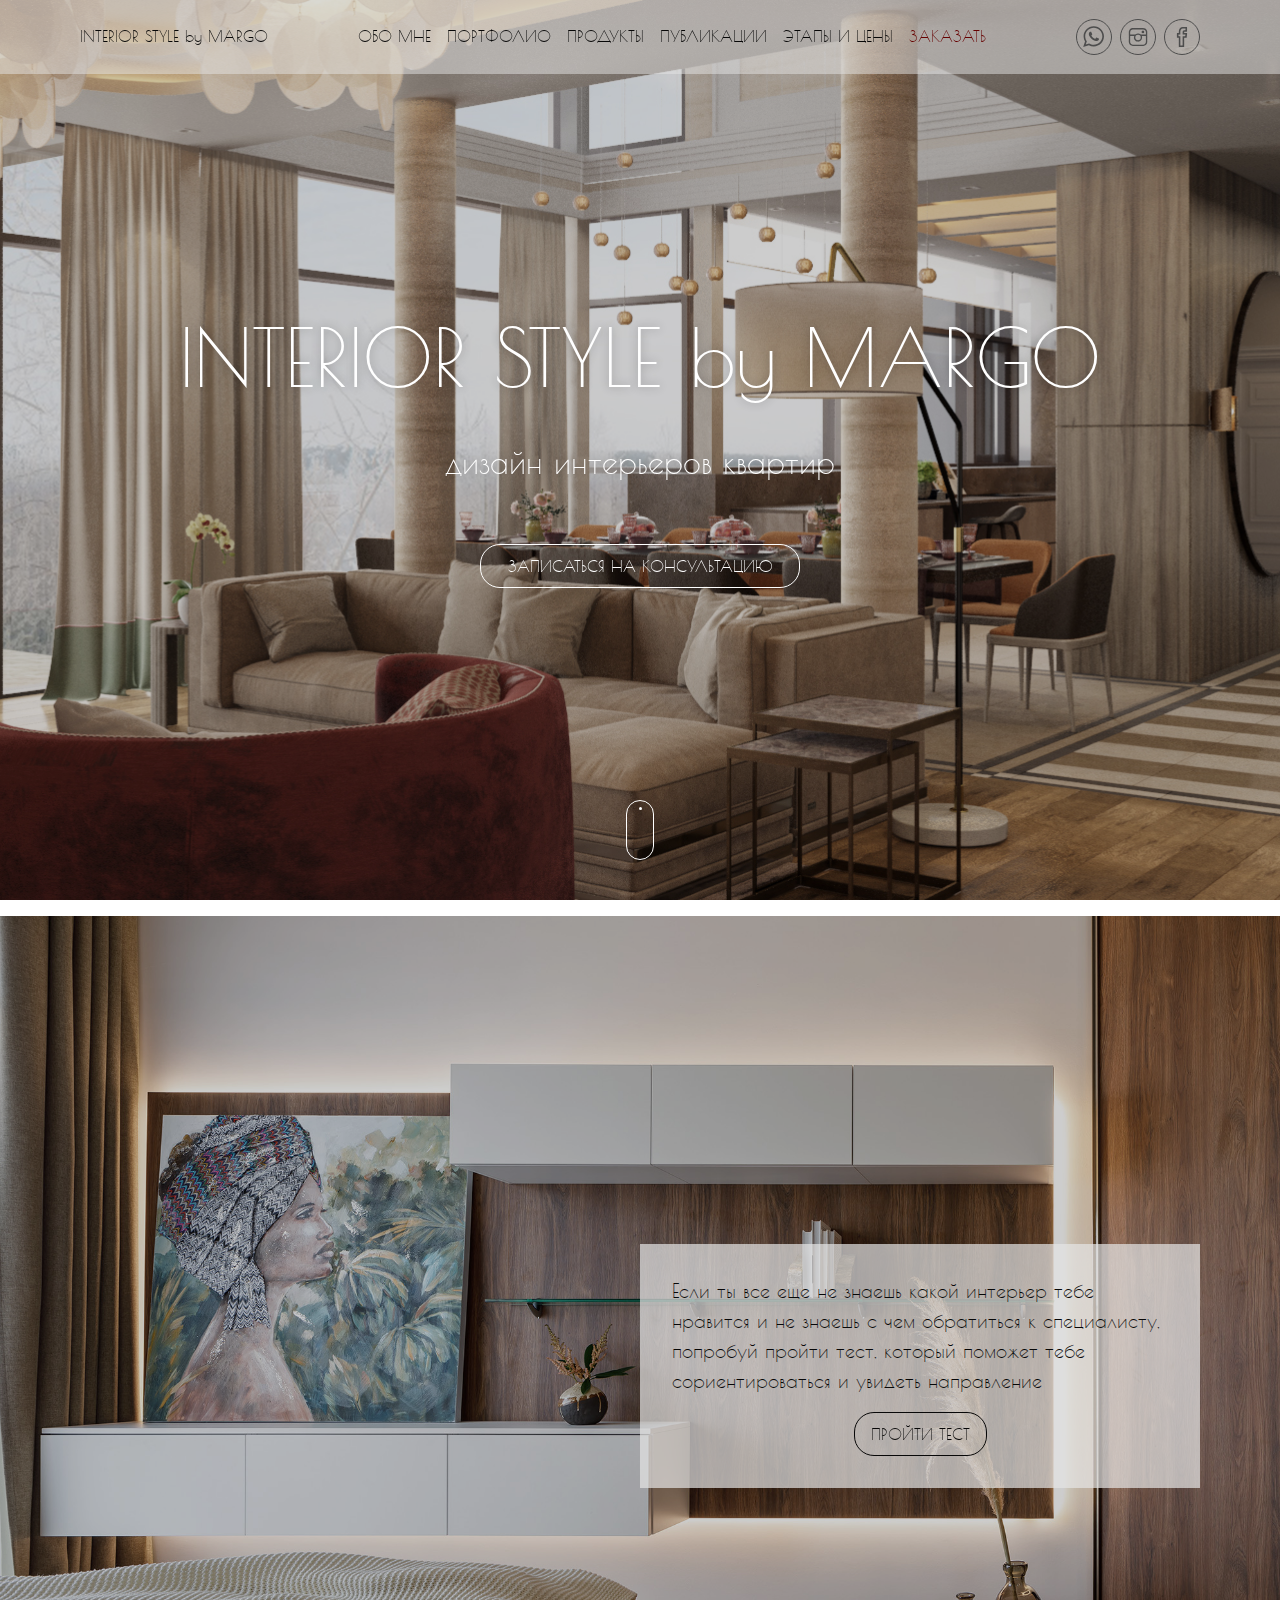
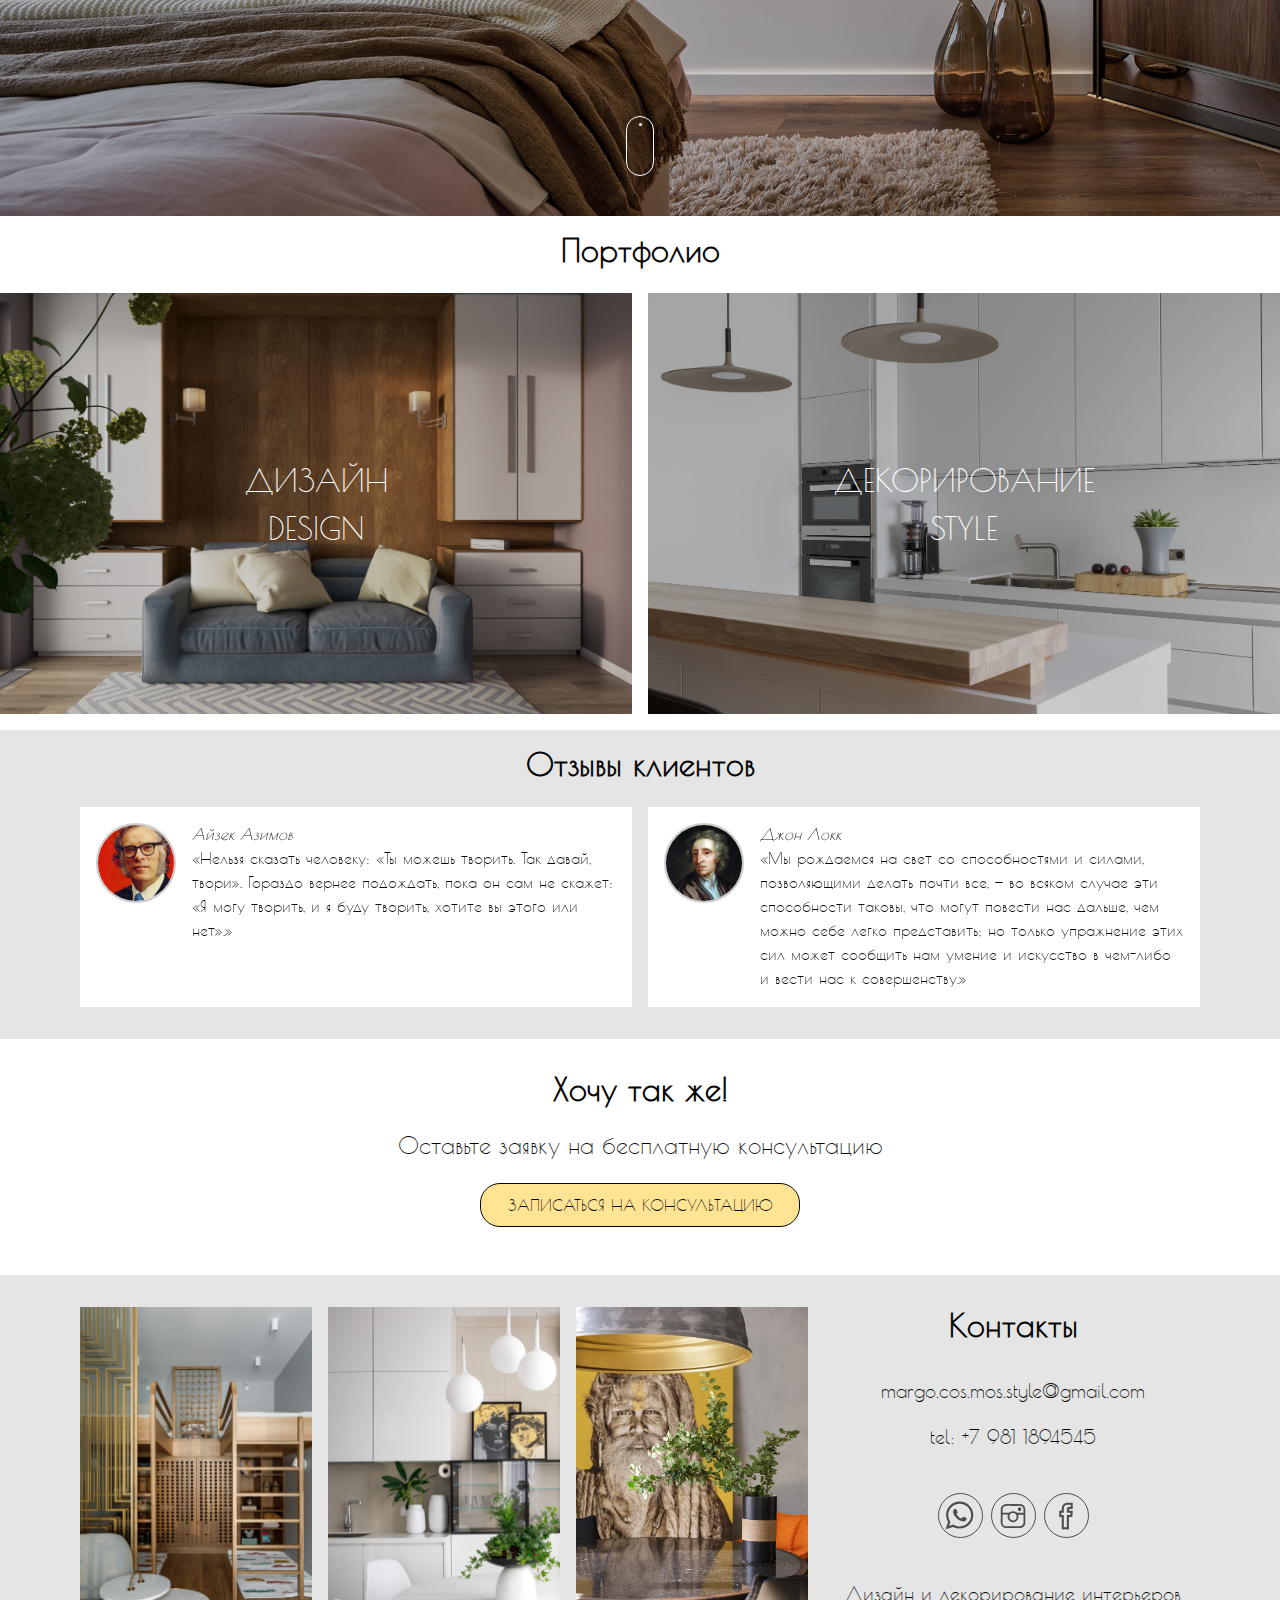
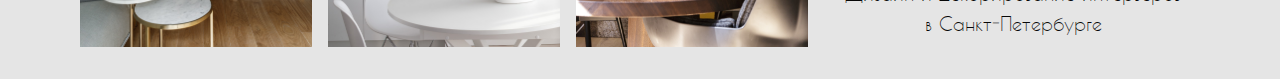
==== commit ebe2e40a: "1212" ====
--- a/index.html
+++ b/index.html
@@ -1 +1 @@
-<!DOCTYPE html><html lang="ru"><head><meta charset="UTF-8"><meta name="viewport" content="width=device-width, initial-scale=1.0"><meta http-equiv="X-UA-Compatible" content="ie=edge"><title>Дизайнер интерьеров в СПб Маргарита Мережнюк</title><link rel="apple-touch-icon" sizes="180x180" href="/apple-touch-icon.33b724c6.png"><link rel="icon" type="image/png" sizes="32x32" href="/favicon-32x32.43b30f10.png"><link rel="icon" type="image/png" sizes="16x16" href="/favicon-16x16.442c5440.png"><link rel="manifest" href="/site.webmanifest"><link rel="preload" as="font" href="/poiretone-regular-webfont.7232dfb4.woff2" type="font/woff2" crossorigin="anonymous"><link rel="preload" as="font" href="/poiretone-regular-webfont.cde7cb66.woff" type="font/woff" crossorigin="anonymous"><link rel="stylesheet" href="/main.39afc03c.css"><script src="/main.39afc03c.js"></script></head><body><header class="header header--homepage"><div class="header__inner container"><div class="header__content"><a class="header__logo" href="/index.html"><span>INTERIOR STYLE by MARGO</span></a><nav class="header__menu menu"><ul class="menu__list"><li class="menu__item"><a class="menu__link" href="/about.html">Обо мне</a></li><li class="menu__item"><a class="menu__link">Портфолио</a><ul class="menu__dd"><li class="menu__item menu__item--dd"><a class="menu__link" href="/design.html">Дизайн</a></li><li class="menu__item menu__item--dd"><a class="menu__link" href="/design.html">Декорирование</a></li></ul></li><li class="menu__item"><a class="menu__link" href="/products.html">Продукты</a></li><li class="menu__item"><a class="menu__link" href="/press.html">Публикации</a></li><li class="menu__item"><a class="menu__link" href="/price.html">Этапы и цены</a></li><li class="menu__item"><button class="menu__link menu__link--accent" type="button" data-micromodal-trigger="modal-1">Заказать</button></li></ul></nav><div class="header__contacts socials"><li class="socials__item"><a class="socials__link socials__link--wa" href="https://wa.me/79811894545" target="_blank"><svg width="30px" height="30px" viewBox="0 0 31 31"><path d="M30.667,14.939c0,8.25-6.74,14.938-15.056,14.938c-2.639,0-5.118-0.675-7.276-1.857L0,30.667l2.717-8.017                c-1.37-2.25-2.159-4.892-2.159-7.712C0.559,6.688,7.297,0,15.613,0C23.928,0.002,30.667,6.689,30.667,14.939z M15.61,2.382                c-6.979,0-12.656,5.634-12.656,12.56c0,2.748,0.896,5.292,2.411,7.362l-1.58,4.663l4.862-1.545c2,1.312,4.393,2.076,6.963,2.076                c6.979,0,12.658-5.633,12.658-12.559C28.27,8.016,22.59,2.382,15.61,2.382z M23.214,18.38c-0.094-0.151-0.34-0.243-0.708-0.427                c-0.367-0.184-2.184-1.069-2.521-1.189c-0.34-0.123-0.586-0.185-0.832,0.182c-0.243,0.367-0.951,1.191-1.168,1.437                c-0.215,0.245-0.43,0.276-0.799,0.095c-0.369-0.186-1.559-0.57-2.969-1.817c-1.097-0.972-1.838-2.169-2.052-2.536                c-0.217-0.366-0.022-0.564,0.161-0.746c0.165-0.165,0.369-0.428,0.554-0.643c0.185-0.213,0.246-0.364,0.369-0.609                c0.121-0.245,0.06-0.458-0.031-0.643c-0.092-0.184-0.829-1.984-1.138-2.717c-0.307-0.732-0.614-0.611-0.83-0.611                c-0.215,0-0.461-0.03-0.707-0.03S9.897,8.215,9.56,8.582s-1.291,1.252-1.291,3.054c0,1.804,1.321,3.543,1.506,3.787                c0.186,0.243,2.554,4.062,6.305,5.528c3.753,1.465,3.753,0.976,4.429,0.914c0.678-0.062,2.184-0.885,2.49-1.739                C23.307,19.268,23.307,18.533,23.214,18.38z"></path></svg><span class="visually-hidden">+7 981 1894545</span></a></li><li class="socials__item"><a class="socials__link socials__link--insta" href="https://www.instagram.com/cos.mos.style/" target="_blank"><svg width="30px" height="30px" viewBox="0 0 147 147"><path d="M75.15,118.94h-25c-10.19,0-18.06-6.44-19.83-16.42-.83-4.66-.57-9.41-.4-14.12,0-1,.17-2,.17-3,0-10.68.05-21.36-.23-32a23.3,23.3,0,0,1,1.82-10.55C34.79,36.18,40,32.44,47.23,31.41a58,58,0,0,1,8.3-.35q21.78,0,43.56,0c8.95,0,15.5,3.84,19.46,11.93a17.89,17.89,0,0,1,1.62,7.91q.08,24.08,0,48.16a19.6,19.6,0,0,1-20.07,19.86Zm-.23-6.45c8.27,0,16.53,0,24.8,0a13.56,13.56,0,0,0,10.36-4.17c2.67-2.86,3.58-6.34,3.64-10.08.1-5.55,0-11.1,0-16.65,0-3.25,0-6.5,0-9.74,0-1-.22-1.8-1.42-1.8H95c-.91,0-1.33.4-1,1.35.15.45.27.91.39,1.36C98.06,86.21,86,99.8,72.18,97.6,62.07,96,52,85.33,55.92,72.11c.66-2.23.56-2.36-1.67-2.36-5.14,0-10.28.07-15.41,0-1.86,0-2.27.64-2.26,2.36.07,9.27,0,18.54,0,27.81a10.4,10.4,0,0,0,.22,2.28,13.1,13.1,0,0,0,13.1,10.33C58.26,112.53,66.59,112.49,74.92,112.49Zm.2-74.68v0c-8.86,0-17.71-.09-26.57,0A12.53,12.53,0,0,0,36.61,50c0,3.72.06,7.44,0,11.16,0,1.65.55,2.14,2.15,2.13,6.49-.07,13-.08,19.48,0a8.14,8.14,0,0,0,5.06-1.67,19.62,19.62,0,0,1,13.66-3.78,20.48,20.48,0,0,1,10,3.8,7.19,7.19,0,0,0,4.22,1.61q10.45,0,20.9,0c1.16,0,1.74-.36,1.72-1.63,0-3.31.09-6.62,0-9.92-.39-9.75-6.43-14.24-14.68-14C91.07,38,83.09,37.82,75.12,37.82Zm.18,26.54a13.51,13.51,0,0,0-13.73,13.1c-.14,7.15,6.19,13.74,13.22,13.77A13.48,13.48,0,0,0,88.32,77.79,13.08,13.08,0,0,0,75.3,64.36Z" transform="translate(-1.45 -1.49)"></path><path d="M93.22,50c0-5.4.44-5.79,5.8-5.88s6.07.48,6.23,6.55a9.07,9.07,0,0,1-.17,1.58c-.47,3.05-1.31,3.85-4.38,3.91A24.85,24.85,0,0,1,95.94,56a3,3,0,0,1-2.71-3.15C93.19,51.93,93.22,51,93.22,50Z" transform="translate(-1.45 -1.49)"></path></svg><span class="visually-hidden">cos.mos.style</span></a></li><li class="socials__item"><a class="socials__link socials__link--fb" href="#" target="_blank"><svg width="30px" height="30px" viewBox="0 0 147 147"><path class="cls-1" d="M85.56,101.55c0,6.69,0,13.38,0,20.07,0,1.8-.47,2.55-2.4,2.53q-10.71-.13-21.43,0c-1.93,0-2.42-.73-2.41-2.53.05-13.31,0-26.62,0-39.94,0-2.79,0-2.79-2.84-2.8-1.49,0-3,0-4.48,0-1.34,0-2.05-.48-2-1.93q0-9.74,0-19.48c0-1.45.7-2,2-1.94,1.62,0,3.25-.09,4.87,0,1.84.13,2.57-.53,2.48-2.43a43.28,43.28,0,0,1,.68-10.27C61.92,33.36,68.37,27.4,78,26.29c6.6-.76,13.23-.25,19.85-.4,1.21,0,1.78.49,1.77,1.74q0,9.84,0,19.68c0,1.46-.72,1.94-2.05,1.93-3.25,0-6.5.06-9.74,0-1.66,0-2.33.51-2.29,2.24.1,4.49-.34,4,3.93,4.06,2.86,0,5.72,0,8.57,0,1.55,0,2.08.64,1.92,2.14q-1,9.67-2,19.36c-.14,1.4-.86,1.89-2.19,1.87-2.66,0-5.33.06-8,0-1.68-.06-2.29.52-2.28,2.24C85.61,87.91,85.57,94.73,85.56,101.55ZM66.85,94q0,9.93,0,19.86c0,2.75,0,2.75,2.65,2.76h5.26c3.34,0,3.34,0,3.34-3.44q0-19.67,0-39.34c0-2.58.16-2.73,2.78-2.74s5.45,0,8.18,0c1.28,0,1.94-.48,2.05-1.76.09-1.1.22-2.19.36-3.29.35-2.78.32-2.82-2.55-2.82s-5.84,0-8.76,0c-1.32,0-2.09-.43-2.07-1.9,0-3.89-.1-7.8.08-11.68.21-4.65,2.74-7.2,7.34-7.91a28.1,28.1,0,0,1,4.85-.28c1.21,0,1.81-.47,1.78-1.73,0-1.56,0-3.12,0-4.67,0-1.25-.54-1.72-1.76-1.74a86.24,86.24,0,0,0-11.86.44,12.41,12.41,0,0,0-8.23,4c-2.57,3-3.27,6.6-3.4,10.33-.15,4.34-.08,8.7,0,13,0,1.49-.6,2.14-2.08,2.11-1.82,0-3.64,0-5.45,0-1.33,0-1.89.55-1.85,1.87s.06,2.73,0,4.09.62,2,2,1.91c1.56-.06,3.12,0,4.67,0,2.49,0,2.69.2,2.69,2.64Q66.86,83.89,66.85,94Z" transform="translate(-1.45 -1.49)"></path></svg><span class="visually-hidden">Маргарита Мережнюк</span></a></li></div><div class="header__btn"><button class="hamburger menu__btn" type="button"><span class="hamburger__icon"></span><span class="visually-hidden">Открыть меню</span></button></div></div></div></header><main><h1 class="visually-hidden">Дизайнер интерьеров в СПб Маргарита Мережнюк</h1><section class="intro"><div class="intro__inner container"><h2 class="heading heading--xl intro__heading">INTERIOR STYLE by&nbsp;MARGO</h2><div class="intro__text glide glide--intro"><div class="glide__track" data-glide-el="track"><ul class="glide__slides"><li class="glide__slide">дизайн интерьеров квартир</li><li class="glide__slide">декорирование</li></ul></div><button class="intro__btn btn btn--diagonal" type="button" data-micromodal-trigger="modal-1">записаться на консультацию</button></div></div><div class="scroll"><div class="scroll__pin"></div></div></section><section class="survey"><div class="survey__inner container"><h2 class="visually-hidden">Опрос "Выбери стиль интерьера"</h2><div class="survey__block"><p>Если ты все еще не знаешь какой интерьер тебе нравится и не знаешь с чем обратиться к специалисту, попробуй пройти тест, который поможет тебе сориентироваться и увидеть направление</p><button class="survey__btn btn btn--diagonal" type="button" data-micromodal-trigger="modal-2">пройти тест</button></div></div><div class="scroll"><div class="scroll__pin"></div></div></section><section class="modal" id="modal-2" aria-hidden="true"><div class="modal__overlay" tabindex="-1" data-micromodal-close=""><div class="modal__container" role="dialog" aria-modal="true" aria-labelledby="modal-1-title"><header class="modal__header"><h2 class="modal__title heading heading--l" id="modal-1-title">Какой стиль в интерьере вам близок?</h2><button class="modal__close" aria-label="Close modal" data-micromodal-close=""></button></header><article class="quiz" id="quiz"><div class="quiz__inner"><header class="quiz__header"><h3 class="heading heading--s">Вопрос&nbsp;<b class="quiz__num">0</b>&nbsp;из&nbsp;<b class="quiz__total">0</b></h3></header><ul class="quiz__questions"></ul><div class="quiz__result visually-hidden"><p class="heading heading--m" id="result"></p><div id="desc"><p></p></div><div class="quiz__cta"><p>Подходящий интерьер – залог комфортной жизни.</p><p>Оставьте заявку на бесплатную консультацию</p><button class="btn btn--diagonal" type="button" data-micromodal-trigger="modal-1">Хочу консультацию по стилистике</button></div></div><footer class="quiz__footer"><button class="btn btn--diagonal" id="prev-question" type="button">Назад</button><button class="btn btn--diagonal" id="next-question" type="button">Дальше</button><button class="btn btn--diagonal btn--highlight quiz__result" id="submit" type="submit">Узнать результат</button></footer></div></article></div></div></section><section class="portfolio"><div class="portfolio__inner container"><h2 class="heading heading--l">Портфолио</h2></div><div class="portfolio__inner"><div class="portfolio__content"><a class="portfolio__block portfolio__block--design" href="#"><p class="portfolio__text"><span>дизайн</span><span>design</span></p><img src="/design_bg.e2955d3f.jpg" alt="дизайн интерьера"></a><a class="portfolio__block portfolio__block--decor" href="#"><p class="portfolio__text"><span>декорирование</span><span>style</span></p><img src="/decor_bg.6ccaa690.jpg" alt="декор интерьера"></a></div></div></section><section class="feedback"><div class="feedback__inner container"><h2 class="heading heading--l">Отзывы клиентов</h2><div class="glide glide--feedback"><div class="glide__track" data-glide-el="track"><ul class="feedback__list glide__slides"><li class="feedback__item glide__slide"><div class="feedback__user"><img src="/user1.87828797.jpg" alt="Отзыв клиента"></div><div class="feedback__text"><em>Айзек Азимов</em><q>Нельзя сказать человеку: «Ты можешь творить. Так давай, твори». Гораздо вернее подождать, пока он сам не скажет: «Я могу творить, и я буду творить, хотите вы этого или нет».</q></div></li><li class="feedback__item glide__slide"><div class="feedback__user"><img src="/user2.525aed53.jpg" alt="Отзыв клиента"></div><div class="feedback__text"><em>Джон Локк</em><q>Мы рождаемся на свет со способностями и силами, позволяющими делать почти все, — во всяком случае эти способности таковы, что могут повести нас дальше, чем можно себе легко представить; но только упражнение этих сил может сообщить нам умение и искусство в чем-либо и вести нас к совершенству.</q></div></li><li class="feedback__item glide__slide"><div class="feedback__user"><img src="/user3.d47bec0b.jpg" alt="Отзыв клиента"></div><div class="feedback__text"><em>Альберт Эйнштейн</em><q>Секрет творчества состоит в умении скрывать источники своего вдохновения.</q></div></li><li class="feedback__item glide__slide"><div class="feedback__user"><img src="/user4.1e2ecdeb.jpg" alt="Отзыв клиента"></div><div class="feedback__text"><em>Фридрих Ницше</em><q>Кто творит, тот любит в этом самого себя; поэтому ему приходится глубочайшим образом и ненавидеть самого себя — в этой ненависти он не знает меры.</q></div></li></ul></div><div class="glide__arrows" data-glide-el="controls"><button class="glide__arrow glide__arrow--left" data-glide-dir="&lt;"><span class="visually-hidden">prev</span><svg width="36px" height="36px" x="0px" y="0px" viewbox="0 0 477.175 477.175"><path d="M145.188,238.575l215.5-215.5c5.3-5.3,5.3-13.8,0-19.1s-13.8-5.3-19.1,0l-225.1,225.1c-5.3,5.3-5.3,13.8,0,19.1l225.1,225            c2.6,2.6,6.1,4,9.5,4s6.9-1.3,9.5-4c5.3-5.3,5.3-13.8,0-19.1L145.188,238.575z"></path></svg></button><button class="glide__arrow glide__arrow--right" data-glide-dir="&gt;"><span class="visually-hidden">next</span><svg width="36px" height="36px" x="0px" y="0px" viewbox="0 0 477.175 477.175"><path d="M360.731,229.075l-225.1-225.1c-5.3-5.3-13.8-5.3-19.1,0s-5.3,13.8,0,19.1l215.5,215.5l-215.5,215.5            c-5.3,5.3-5.3,13.8,0,19.1c2.6,2.6,6.1,4,9.5,4c3.4,0,6.9-1.3,9.5-4l225.1-225.1C365.931,242.875,365.931,234.275,360.731,229.075z"></path></svg></button></div></div></div></section><section class="callta"><div class="callta__inner container"><h2 class="heading heading--l">Хочу так же!</h2><p>Оставьте заявку на бесплатную консультацию</p><button class="callta__btn btn btn--diagonal" type="button" data-micromodal-trigger="modal-1">записаться на консультацию</button></div></section><section class="modal" id="modal-1" aria-hidden="true"><div class="modal__overlay" tabindex="-1" data-micromodal-close=""><div class="modal__container modal__container--s" role="dialog" aria-modal="true" aria-labelledby="modal-1-title"><header class="modal__header"><h2 class="modal__title heading heading--l" id="modal-1-title">Оставить заявку</h2><button class="modal__close" aria-label="Close modal" data-micromodal-close=""></button></header><div class="modal__content" id="modal-1-content"><form class="form" action="send"><fieldset class="form__field"><label class="form__label" for="user-name"><input class="form__input" type="text" id="user-name" name="user-name" placeholder=" " required=""><span class="form__input-label">Ваше имя</span><span class="form__focus-bg"></span></label></fieldset><fieldset class="form__field"><label class="form__label" for="user-phone"><input class="form__input" type="text" id="user-phone" name="user-phone" placeholder=" " minlength="16" maxlength="16" required=""><span class="form__input-label">Телефон</span><span class="form__focus-bg"></span></label></fieldset><div class="modal__footer"><button class="btn btn--secondary">Отправить</button></div></form></div></div></div></section></main><footer class="footer"><div class="container footer__inner"><div class="footer__block footer__block--l"><ul class="footer__pics"><li><img src="/footer3.99a5dfcf.jpg" alt="Фото стильного интерьера в СПб"></li><li><img src="/footer2.e561eb14.jpg" alt="Фото стильного интерьера в СПб"></li><li><img src="/footer1.2485b74e.jpg" alt="Фото стильного интерьера в СПб"></li></ul></div><div class="footer__block footer__block--clmn"><h3 class="heading heading--l">Контакты</h3><p><a class="footer__link" href="mailto:margo.cos.mos.style@gmail.com">margo.cos.mos.style@gmail.com</a></p><p><span>tel:&nbsp;</span><a class="footer__link" href="tel:+7981189454">+7 981 1894545</a></p><ul class="socials socials--footer"><li class="socials__item"><a class="socials__link socials__link--wa" href="https://wa.me/79811894545" target="_blank"><svg width="40px" height="40px" viewBox="0 0 31 31"><path d="M30.667,14.939c0,8.25-6.74,14.938-15.056,14.938c-2.639,0-5.118-0.675-7.276-1.857L0,30.667l2.717-8.017                c-1.37-2.25-2.159-4.892-2.159-7.712C0.559,6.688,7.297,0,15.613,0C23.928,0.002,30.667,6.689,30.667,14.939z M15.61,2.382                c-6.979,0-12.656,5.634-12.656,12.56c0,2.748,0.896,5.292,2.411,7.362l-1.58,4.663l4.862-1.545c2,1.312,4.393,2.076,6.963,2.076                c6.979,0,12.658-5.633,12.658-12.559C28.27,8.016,22.59,2.382,15.61,2.382z M23.214,18.38c-0.094-0.151-0.34-0.243-0.708-0.427                c-0.367-0.184-2.184-1.069-2.521-1.189c-0.34-0.123-0.586-0.185-0.832,0.182c-0.243,0.367-0.951,1.191-1.168,1.437                c-0.215,0.245-0.43,0.276-0.799,0.095c-0.369-0.186-1.559-0.57-2.969-1.817c-1.097-0.972-1.838-2.169-2.052-2.536                c-0.217-0.366-0.022-0.564,0.161-0.746c0.165-0.165,0.369-0.428,0.554-0.643c0.185-0.213,0.246-0.364,0.369-0.609                c0.121-0.245,0.06-0.458-0.031-0.643c-0.092-0.184-0.829-1.984-1.138-2.717c-0.307-0.732-0.614-0.611-0.83-0.611                c-0.215,0-0.461-0.03-0.707-0.03S9.897,8.215,9.56,8.582s-1.291,1.252-1.291,3.054c0,1.804,1.321,3.543,1.506,3.787                c0.186,0.243,2.554,4.062,6.305,5.528c3.753,1.465,3.753,0.976,4.429,0.914c0.678-0.062,2.184-0.885,2.49-1.739                C23.307,19.268,23.307,18.533,23.214,18.38z"></path></svg><span class="visually-hidden">+7 981 1894545</span></a></li><li class="socials__item"><a class="socials__link socials__link--insta" href="https://www.instagram.com/cos.mos.style/" target="_blank"><svg width="40px" height="40px" viewBox="0 0 147 147"><path d="M75.15,118.94h-25c-10.19,0-18.06-6.44-19.83-16.42-.83-4.66-.57-9.41-.4-14.12,0-1,.17-2,.17-3,0-10.68.05-21.36-.23-32a23.3,23.3,0,0,1,1.82-10.55C34.79,36.18,40,32.44,47.23,31.41a58,58,0,0,1,8.3-.35q21.78,0,43.56,0c8.95,0,15.5,3.84,19.46,11.93a17.89,17.89,0,0,1,1.62,7.91q.08,24.08,0,48.16a19.6,19.6,0,0,1-20.07,19.86Zm-.23-6.45c8.27,0,16.53,0,24.8,0a13.56,13.56,0,0,0,10.36-4.17c2.67-2.86,3.58-6.34,3.64-10.08.1-5.55,0-11.1,0-16.65,0-3.25,0-6.5,0-9.74,0-1-.22-1.8-1.42-1.8H95c-.91,0-1.33.4-1,1.35.15.45.27.91.39,1.36C98.06,86.21,86,99.8,72.18,97.6,62.07,96,52,85.33,55.92,72.11c.66-2.23.56-2.36-1.67-2.36-5.14,0-10.28.07-15.41,0-1.86,0-2.27.64-2.26,2.36.07,9.27,0,18.54,0,27.81a10.4,10.4,0,0,0,.22,2.28,13.1,13.1,0,0,0,13.1,10.33C58.26,112.53,66.59,112.49,74.92,112.49Zm.2-74.68v0c-8.86,0-17.71-.09-26.57,0A12.53,12.53,0,0,0,36.61,50c0,3.72.06,7.44,0,11.16,0,1.65.55,2.14,2.15,2.13,6.49-.07,13-.08,19.48,0a8.14,8.14,0,0,0,5.06-1.67,19.62,19.62,0,0,1,13.66-3.78,20.48,20.48,0,0,1,10,3.8,7.19,7.19,0,0,0,4.22,1.61q10.45,0,20.9,0c1.16,0,1.74-.36,1.72-1.63,0-3.31.09-6.62,0-9.92-.39-9.75-6.43-14.24-14.68-14C91.07,38,83.09,37.82,75.12,37.82Zm.18,26.54a13.51,13.51,0,0,0-13.73,13.1c-.14,7.15,6.19,13.74,13.22,13.77A13.48,13.48,0,0,0,88.32,77.79,13.08,13.08,0,0,0,75.3,64.36Z" transform="translate(-1.45 -1.49)"></path><path d="M93.22,50c0-5.4.44-5.79,5.8-5.88s6.07.48,6.23,6.55a9.07,9.07,0,0,1-.17,1.58c-.47,3.05-1.31,3.85-4.38,3.91A24.85,24.85,0,0,1,95.94,56a3,3,0,0,1-2.71-3.15C93.19,51.93,93.22,51,93.22,50Z" transform="translate(-1.45 -1.49)"></path></svg><span class="visually-hidden">cos.mos.style</span></a></li><li class="socials__item"><a class="socials__link socials__link--fb" href="#" target="_blank"><svg width="40px" height="40px" viewBox="0 0 147 147"><path class="cls-1" d="M85.56,101.55c0,6.69,0,13.38,0,20.07,0,1.8-.47,2.55-2.4,2.53q-10.71-.13-21.43,0c-1.93,0-2.42-.73-2.41-2.53.05-13.31,0-26.62,0-39.94,0-2.79,0-2.79-2.84-2.8-1.49,0-3,0-4.48,0-1.34,0-2.05-.48-2-1.93q0-9.74,0-19.48c0-1.45.7-2,2-1.94,1.62,0,3.25-.09,4.87,0,1.84.13,2.57-.53,2.48-2.43a43.28,43.28,0,0,1,.68-10.27C61.92,33.36,68.37,27.4,78,26.29c6.6-.76,13.23-.25,19.85-.4,1.21,0,1.78.49,1.77,1.74q0,9.84,0,19.68c0,1.46-.72,1.94-2.05,1.93-3.25,0-6.5.06-9.74,0-1.66,0-2.33.51-2.29,2.24.1,4.49-.34,4,3.93,4.06,2.86,0,5.72,0,8.57,0,1.55,0,2.08.64,1.92,2.14q-1,9.67-2,19.36c-.14,1.4-.86,1.89-2.19,1.87-2.66,0-5.33.06-8,0-1.68-.06-2.29.52-2.28,2.24C85.61,87.91,85.57,94.73,85.56,101.55ZM66.85,94q0,9.93,0,19.86c0,2.75,0,2.75,2.65,2.76h5.26c3.34,0,3.34,0,3.34-3.44q0-19.67,0-39.34c0-2.58.16-2.73,2.78-2.74s5.45,0,8.18,0c1.28,0,1.94-.48,2.05-1.76.09-1.1.22-2.19.36-3.29.35-2.78.32-2.82-2.55-2.82s-5.84,0-8.76,0c-1.32,0-2.09-.43-2.07-1.9,0-3.89-.1-7.8.08-11.68.21-4.65,2.74-7.2,7.34-7.91a28.1,28.1,0,0,1,4.85-.28c1.21,0,1.81-.47,1.78-1.73,0-1.56,0-3.12,0-4.67,0-1.25-.54-1.72-1.76-1.74a86.24,86.24,0,0,0-11.86.44,12.41,12.41,0,0,0-8.23,4c-2.57,3-3.27,6.6-3.4,10.33-.15,4.34-.08,8.7,0,13,0,1.49-.6,2.14-2.08,2.11-1.82,0-3.64,0-5.45,0-1.33,0-1.89.55-1.85,1.87s.06,2.73,0,4.09.62,2,2,1.91c1.56-.06,3.12,0,4.67,0,2.49,0,2.69.2,2.69,2.64Q66.86,83.89,66.85,94Z" transform="translate(-1.45 -1.49)"></path></svg><span class="visually-hidden">Маргарита Мережнюк</span></a></li></ul><p class="footer__text">Дизайн и&nbsp;декорирование интерьеров в&nbsp;Санкт&#8209;Петербурге</p></div></div></footer><script src="/main.1f19ae8e.js"></script><script src="/quiz.a58f7c4d.js"></script></body></html>+<!DOCTYPE html><html lang="ru"><head><meta charset="UTF-8"><meta name="viewport" content="width=device-width, initial-scale=1.0"><meta http-equiv="X-UA-Compatible" content="ie=edge"><title>Дизайнер интерьеров в СПб Маргарита Мережнюк</title><link rel="apple-touch-icon" sizes="180x180" href="apple-touch-icon.727e1b6e.png"><link rel="icon" type="image/png" sizes="32x32" href="favicon-32x32.6a5b3f65.png"><link rel="icon" type="image/png" sizes="16x16" href="favicon-16x16.624d566c.png"><link rel="manifest" href="site.webmanifest"><link rel="preload" as="font" href="poiretone-regular-webfont.90ce4b3d.woff2" type="font/woff2" crossorigin="anonymous"><link rel="preload" as="font" href="poiretone-regular-webfont.b2cbea40.woff" type="font/woff" crossorigin="anonymous"><link rel="stylesheet" href="main.9a2bc273.css"></head><body><header class="header header--homepage"><div class="header__inner container"><div class="header__content"><a class="header__logo" href="index.html"><span>INTERIOR STYLE by MARGO</span></a><nav class="header__menu menu"><ul class="menu__list"><li class="menu__item"><a class="menu__link" href="about.html">Обо мне</a></li><li class="menu__item"><a class="menu__link">Портфолио</a><ul class="menu__dd"><li class="menu__item menu__item--dd"><a class="menu__link" href="design.html">Дизайн</a></li><li class="menu__item menu__item--dd"><a class="menu__link" href="design.html">Декорирование</a></li></ul></li><li class="menu__item"><a class="menu__link" href="products.html">Продукты</a></li><li class="menu__item"><a class="menu__link" href="press.html">Публикации</a></li><li class="menu__item"><a class="menu__link" href="price.html">Этапы и цены</a></li><li class="menu__item"><a class="menu__link menu__link--accent" href="#" data-micromodal-trigger="modal-1">Заказать</a></li></ul></nav><div class="header__contacts socials"><li class="socials__item"><a class="socials__link socials__link--wa" href="https://wa.me/79811894545" target="_blank"><svg width="30" height="30" viewBox="0 0 31 31"><path d="M30.667 14.939c0 8.25-6.74 14.938-15.056 14.938a15.1 15.1 0 01-7.276-1.857L0 30.667l2.717-8.017a14.787 14.787 0 01-2.159-7.712C.559 6.688 7.297 0 15.613 0c8.315.002 15.054 6.689 15.054 14.939zM15.61 2.382c-6.979 0-12.656 5.634-12.656 12.56 0 2.748.896 5.292 2.411 7.362l-1.58 4.663 4.862-1.545c2 1.312 4.393 2.076 6.963 2.076 6.979 0 12.658-5.633 12.658-12.559C28.27 8.016 22.59 2.382 15.61 2.382zm7.604 15.998c-.094-.151-.34-.243-.708-.427-.367-.184-2.184-1.069-2.521-1.189-.34-.123-.586-.185-.832.182-.243.367-.951 1.191-1.168 1.437-.215.245-.43.276-.799.095-.369-.186-1.559-.57-2.969-1.817-1.097-.972-1.838-2.169-2.052-2.536-.217-.366-.022-.564.161-.746.165-.165.369-.428.554-.643.185-.213.246-.364.369-.609.121-.245.06-.458-.031-.643-.092-.184-.829-1.984-1.138-2.717-.307-.732-.614-.611-.83-.611-.215 0-.461-.03-.707-.03s-.646.089-.983.456-1.291 1.252-1.291 3.054c0 1.804 1.321 3.543 1.506 3.787.186.243 2.554 4.062 6.305 5.528 3.753 1.465 3.753.976 4.429.914.678-.062 2.184-.885 2.49-1.739.308-.858.308-1.593.215-1.746z"/></svg><span class="visually-hidden">+7 981 1894545</span></a></li><li class="socials__item"><a class="socials__link socials__link--insta" href="https://www.instagram.com/cos.mos.style/" target="_blank"><svg width="30" height="30" viewBox="0 0 147 147"><path d="M73.7 117.45h-25c-10.19 0-18.06-6.44-19.83-16.42-.83-4.66-.57-9.41-.4-14.12 0-1 .17-2 .17-3 0-10.68.05-21.36-.23-32a23.3 23.3 0 011.82-10.55c3.11-6.67 8.32-10.41 15.55-11.44a58 58 0 018.3-.35h43.56c8.95 0 15.5 3.84 19.46 11.93a17.89 17.89 0 011.62 7.91q.08 24.08 0 48.16a19.6 19.6 0 01-20.07 19.86zm-.23-6.45h24.8a13.56 13.56 0 0010.36-4.17c2.67-2.86 3.58-6.34 3.64-10.08.1-5.55 0-11.1 0-16.65v-9.74c0-1-.22-1.8-1.42-1.8h-17.3c-.91 0-1.33.4-1 1.35.15.45.27.91.39 1.36 3.67 13.45-8.39 27.04-22.21 24.84-10.11-1.6-20.18-12.27-16.26-25.49.66-2.23.56-2.36-1.67-2.36-5.14 0-10.28.07-15.41 0-1.86 0-2.27.64-2.26 2.36.07 9.27 0 18.54 0 27.81a10.4 10.4 0 00.22 2.28 13.1 13.1 0 0013.1 10.33c8.36 0 16.69-.04 25.02-.04zm.2-74.68c-8.86 0-17.71-.09-26.57 0a12.53 12.53 0 00-11.94 12.19c0 3.72.06 7.44 0 11.16 0 1.65.55 2.14 2.15 2.13 6.49-.07 13-.08 19.48 0a8.14 8.14 0 005.06-1.67 19.62 19.62 0 0113.66-3.78 20.48 20.48 0 0110 3.8 7.19 7.19 0 004.22 1.61h20.9c1.16 0 1.74-.36 1.72-1.63 0-3.31.09-6.62 0-9.92-.39-9.75-6.43-14.24-14.68-14-8.05.3-16.03.12-24 .12zm.18 26.54a13.51 13.51 0 00-13.73 13.1c-.14 7.15 6.19 13.74 13.22 13.77A13.48 13.48 0 0086.87 76.3a13.08 13.08 0 00-13.02-13.43z"/><path d="M91.77 48.51c0-5.4.44-5.79 5.8-5.88s6.07.48 6.23 6.55a9.07 9.07 0 01-.17 1.58c-.47 3.05-1.31 3.85-4.38 3.91a24.85 24.85 0 01-4.76-.16 3 3 0 01-2.71-3.15c-.04-.92-.01-1.85-.01-2.85z"/></svg><span class="visually-hidden">cos.mos.style</span></a></li><li class="socials__item"><a class="socials__link socials__link--fb" href="#" target="_blank"><svg width="30" height="30" viewBox="0 0 147 147"><path class="cls-1" d="M84.11 100.06v20.07c0 1.8-.47 2.55-2.4 2.53q-10.71-.13-21.43 0c-1.93 0-2.42-.73-2.41-2.53.05-13.31 0-26.62 0-39.94 0-2.79 0-2.79-2.84-2.8h-4.48c-1.34 0-2.05-.48-2-1.93V55.98c0-1.45.7-2 2-1.94 1.62 0 3.25-.09 4.87 0 1.84.13 2.57-.53 2.48-2.43a43.28 43.28 0 01.68-10.27c1.89-9.47 8.34-15.43 17.97-16.54 6.6-.76 13.23-.25 19.85-.4 1.21 0 1.78.49 1.77 1.74v19.68c0 1.46-.72 1.94-2.05 1.93-3.25 0-6.5.06-9.74 0-1.66 0-2.33.51-2.29 2.24.1 4.49-.34 4 3.93 4.06h8.57c1.55 0 2.08.64 1.92 2.14q-1 9.67-2 19.36c-.14 1.4-.86 1.89-2.19 1.87-2.66 0-5.33.06-8 0-1.68-.06-2.29.52-2.28 2.24.12 6.76.08 13.58.07 20.4zM65.4 92.51v19.86c0 2.75 0 2.75 2.65 2.76h5.26c3.34 0 3.34 0 3.34-3.44V72.35c0-2.58.16-2.73 2.78-2.74s5.45 0 8.18 0c1.28 0 1.94-.48 2.05-1.76.09-1.1.22-2.19.36-3.29.35-2.78.32-2.82-2.55-2.82h-8.76c-1.32 0-2.09-.43-2.07-1.9 0-3.89-.1-7.8.08-11.68.21-4.65 2.74-7.2 7.34-7.91a28.1 28.1 0 014.85-.28c1.21 0 1.81-.47 1.78-1.73v-4.67c0-1.25-.54-1.72-1.76-1.74a86.24 86.24 0 00-11.86.44 12.41 12.41 0 00-8.23 4c-2.57 3-3.27 6.6-3.4 10.33-.15 4.34-.08 8.7 0 13 0 1.49-.6 2.14-2.08 2.11h-5.45c-1.33 0-1.89.55-1.85 1.87s.06 2.73 0 4.09.62 2 2 1.91c1.56-.06 3.12 0 4.67 0 2.49 0 2.69.2 2.69 2.64l-.02 20.29z"/></svg><span class="visually-hidden">Маргарита Мережнюк</span></a></li></div><div class="header__btn"><button class="hamburger menu__btn" type="button"><span class="hamburger__icon"></span><span class="visually-hidden">Открыть меню</span></button></div></div></div></header><main><h1 class="visually-hidden">Дизайнер интерьеров в СПб Маргарита Мережнюк</h1><section class="intro"><div class="intro__inner container"><h2 class="heading heading--xl intro__heading">INTERIOR STYLE by&nbsp;MARGO</h2><div class="intro__text glide glide--intro"><div class="glide__track" data-glide-el="track"><ul class="glide__slides"><li class="glide__slide">дизайн интерьеров квартир</li><li class="glide__slide">декорирование</li></ul></div><a class="intro__btn btn btn--diagonal" href="#" data-micromodal-trigger="modal-1">записаться на консультацию</a></div></div><div class="scroll"><div class="scroll__pin"></div></div></section><section class="survey"><div class="survey__inner container"><h2 class="visually-hidden">Опрос "Выбери стиль интерьера"</h2><div class="survey__block"><p>Если ты все еще не знаешь какой интерьер тебе нравится и не знаешь с чем обратиться к специалисту, попробуй пройти тест, который поможет тебе сориентироваться и увидеть направление</p><a class="survey__btn btn btn--diagonal" href="#" data-micromodal-trigger="modal-2">пройти тест</a></div></div><div class="scroll"><div class="scroll__pin"></div></div></section><section class="modal" id="modal-2" aria-hidden="true"><div class="modal__overlay" tabindex="-1" data-micromodal-close=""><div class="modal__container" role="dialog" aria-modal="true" aria-labelledby="modal-1-title"><header class="modal__header"><h2 class="modal__title heading heading--l" id="modal-1-title">Какой стиль в интерьере вам близок?</h2><button class="modal__close" aria-label="Close modal" data-micromodal-close=""></button></header><article class="quiz" id="quiz"><div class="quiz__inner"><header class="quiz__header"><h3 class="heading heading--s">Вопрос&nbsp;<b class="quiz__num">0</b>&nbsp;из&nbsp;<b class="quiz__total">0</b></h3></header><ul class="quiz__questions"></ul><div class="quiz__result visually-hidden"><p class="heading heading--m" id="result"></p><div id="desc"></div><div class="quiz__cta"><p>Подходящий интерьер – залог комфортной жизни.</p><p>Оставьте заявку на бесплатную консультацию</p><a class="btn btn--diagonal" href="#" data-micromodal-trigger="modal-1">Хочу консультацию по стилистике</a></div></div><footer class="quiz__footer"><button class="btn btn--diagonal" id="prev-question" type="button">Назад</button><button class="btn btn--diagonal" id="next-question" type="button">Дальше</button><button class="btn btn--diagonal btn--highlight quiz__result" id="submit" type="submit">Узнать результат</button></footer></div></article></div></div></section><section class="portfolio"><div class="portfolio__inner container"><h2 class="heading heading--l">Портфолио</h2></div><div class="portfolio__inner"><div class="portfolio__content"><a class="portfolio__block portfolio__block--design" href="#"><p class="portfolio__text"><span>дизайн</span><span>design</span></p><img src="design_bg.2ac6108e.jpg" alt="дизайн интерьера"></a><a class="portfolio__block portfolio__block--decor" href="#"><p class="portfolio__text"><span>декорирование</span><span>style</span></p><img src="decor_bg.b45583af.jpg" alt="декор интерьера"></a></div></div></section><section class="feedback"><div class="feedback__inner container"><h2 class="heading heading--l">Отзывы клиентов</h2><div class="glide glide--feedback"><div class="glide__track" data-glide-el="track"><ul class="feedback__list glide__slides"><li class="feedback__item glide__slide"><div class="feedback__user"><img src="user1.a29a6b48.jpg" alt="Отзыв клиента"></div><div class="feedback__text"><em>Айзек Азимов</em><q>Нельзя сказать человеку: «Ты можешь творить. Так давай, твори». Гораздо вернее подождать, пока он сам не скажет: «Я могу творить, и я буду творить, хотите вы этого или нет».</q></div></li><li class="feedback__item glide__slide"><div class="feedback__user"><img src="user2.21f79a23.jpg" alt="Отзыв клиента"></div><div class="feedback__text"><em>Джон Локк</em><q>Мы рождаемся на свет со способностями и силами, позволяющими делать почти все, — во всяком случае эти способности таковы, что могут повести нас дальше, чем можно себе легко представить; но только упражнение этих сил может сообщить нам умение и искусство в чем-либо и вести нас к совершенству.</q></div></li><li class="feedback__item glide__slide"><div class="feedback__user"><img src="user3.478c17af.jpg" alt="Отзыв клиента"></div><div class="feedback__text"><em>Альберт Эйнштейн</em><q>Секрет творчества состоит в умении скрывать источники своего вдохновения.</q></div></li><li class="feedback__item glide__slide"><div class="feedback__user"><img src="user4.31643041.jpg" alt="Отзыв клиента"></div><div class="feedback__text"><em>Фридрих Ницше</em><q>Кто творит, тот любит в этом самого себя; поэтому ему приходится глубочайшим образом и ненавидеть самого себя — в этой ненависти он не знает меры.</q></div></li></ul></div><div class="glide__arrows" data-glide-el="controls"><button class="glide__arrow glide__arrow--left" data-glide-dir="&lt;"><span class="visually-hidden">prev</span><svg width="36" height="36"><path d="M145.188 238.575l215.5-215.5c5.3-5.3 5.3-13.8 0-19.1s-13.8-5.3-19.1 0l-225.1 225.1c-5.3 5.3-5.3 13.8 0 19.1l225.1 225c2.6 2.6 6.1 4 9.5 4s6.9-1.3 9.5-4c5.3-5.3 5.3-13.8 0-19.1l-215.4-215.5z"/></svg></button><button class="glide__arrow glide__arrow--right" data-glide-dir="&gt;"><span class="visually-hidden">next</span><svg width="36" height="36"><path d="M360.731 229.075l-225.1-225.1c-5.3-5.3-13.8-5.3-19.1 0s-5.3 13.8 0 19.1l215.5 215.5-215.5 215.5c-5.3 5.3-5.3 13.8 0 19.1 2.6 2.6 6.1 4 9.5 4 3.4 0 6.9-1.3 9.5-4l225.1-225.1c5.3-5.2 5.3-13.8.1-19z"/></svg></button></div></div></div></section><section class="callta"><div class="callta__inner container"><h2 class="heading heading--l">Хочу так же!</h2><p>Оставьте заявку на бесплатную консультацию</p><a class="callta__btn btn btn--diagonal" href="#" data-micromodal-trigger="modal-1">записаться на консультацию</a></div></section><section class="modal" id="modal-1" aria-hidden="true"><div class="modal__overlay" tabindex="-1" data-micromodal-close=""><div class="modal__container modal__container--s" role="dialog" aria-modal="true" aria-labelledby="modal-1-title"><header class="modal__header"><h2 class="modal__title heading heading--l" id="modal-1-title">Оставить заявку</h2><button class="modal__close" aria-label="Close modal" data-micromodal-close=""></button></header><div class="modal__content" id="modal-1-content"><form class="form" action="send"><fieldset class="form__field"><label class="form__label" for="user-name"><input class="form__input" type="text" id="user-name" name="user-name" placeholder=" " required><span class="form__input-label">Ваше имя</span><span class="form__focus-bg"></span></label></fieldset><fieldset class="form__field"><label class="form__label" for="user-phone"><input class="form__input" type="text" id="user-phone" name="user-phone" placeholder=" " minlength="16" maxlength="16" required><span class="form__input-label">Телефон</span><span class="form__focus-bg"></span></label></fieldset><div class="modal__footer"><button class="btn btn--secondary">Отправить</button></div></form></div></div></div></section><button class="scroll-top scroll-top--hidden" type="button"><svg width="30" height="30" viewBox="0 0 512 512"><path d="M505.755 358.256L271.088 123.589c-8.341-8.341-21.824-8.341-30.165 0L6.256 358.256c-8.341 8.341-8.341 21.824 0 30.165s21.824 8.341 30.165 0l219.584-219.584 219.584 219.584a21.275 21.275 0 0015.083 6.251 21.275 21.275 0 0015.083-6.251c8.341-8.341 8.341-21.824 0-30.165z"/></svg><span class="visually-hidden"> Прокрутить вверх</span></button></main><footer class="footer"><div class="container footer__inner"><div class="footer__block footer__block--l"><ul class="footer__pics"><li><img src="footer3.1924f836.jpg" alt="Фото стильного интерьера в СПб"></li><li><img src="footer2.19a45ef6.jpg" alt="Фото стильного интерьера в СПб"></li><li><img src="footer1.c38f30c1.jpg" alt="Фото стильного интерьера в СПб"></li></ul></div><div class="footer__block footer__block--clmn"><h3 class="heading heading--l">Контакты</h3><p><a class="footer__link" href="mailto:margo.cos.mos.style@gmail.com">margo.cos.mos.style@gmail.com</a></p><p><span>tel:&nbsp;</span><a class="footer__link" href="tel:+7981189454">+7 981 1894545</a></p><ul class="socials socials--footer"><li class="socials__item"><a class="socials__link socials__link--wa" href="https://wa.me/79811894545" target="_blank"><svg width="40" height="40" viewBox="0 0 31 31"><path d="M30.667 14.939c0 8.25-6.74 14.938-15.056 14.938a15.1 15.1 0 01-7.276-1.857L0 30.667l2.717-8.017a14.787 14.787 0 01-2.159-7.712C.559 6.688 7.297 0 15.613 0c8.315.002 15.054 6.689 15.054 14.939zM15.61 2.382c-6.979 0-12.656 5.634-12.656 12.56 0 2.748.896 5.292 2.411 7.362l-1.58 4.663 4.862-1.545c2 1.312 4.393 2.076 6.963 2.076 6.979 0 12.658-5.633 12.658-12.559C28.27 8.016 22.59 2.382 15.61 2.382zm7.604 15.998c-.094-.151-.34-.243-.708-.427-.367-.184-2.184-1.069-2.521-1.189-.34-.123-.586-.185-.832.182-.243.367-.951 1.191-1.168 1.437-.215.245-.43.276-.799.095-.369-.186-1.559-.57-2.969-1.817-1.097-.972-1.838-2.169-2.052-2.536-.217-.366-.022-.564.161-.746.165-.165.369-.428.554-.643.185-.213.246-.364.369-.609.121-.245.06-.458-.031-.643-.092-.184-.829-1.984-1.138-2.717-.307-.732-.614-.611-.83-.611-.215 0-.461-.03-.707-.03s-.646.089-.983.456-1.291 1.252-1.291 3.054c0 1.804 1.321 3.543 1.506 3.787.186.243 2.554 4.062 6.305 5.528 3.753 1.465 3.753.976 4.429.914.678-.062 2.184-.885 2.49-1.739.308-.858.308-1.593.215-1.746z"/></svg><span class="visually-hidden">+7 981 1894545</span></a></li><li class="socials__item"><a class="socials__link socials__link--insta" href="https://www.instagram.com/cos.mos.style/" target="_blank"><svg width="40" height="40" viewBox="0 0 147 147"><path d="M73.7 117.45h-25c-10.19 0-18.06-6.44-19.83-16.42-.83-4.66-.57-9.41-.4-14.12 0-1 .17-2 .17-3 0-10.68.05-21.36-.23-32a23.3 23.3 0 011.82-10.55c3.11-6.67 8.32-10.41 15.55-11.44a58 58 0 018.3-.35h43.56c8.95 0 15.5 3.84 19.46 11.93a17.89 17.89 0 011.62 7.91q.08 24.08 0 48.16a19.6 19.6 0 01-20.07 19.86zm-.23-6.45h24.8a13.56 13.56 0 0010.36-4.17c2.67-2.86 3.58-6.34 3.64-10.08.1-5.55 0-11.1 0-16.65v-9.74c0-1-.22-1.8-1.42-1.8h-17.3c-.91 0-1.33.4-1 1.35.15.45.27.91.39 1.36 3.67 13.45-8.39 27.04-22.21 24.84-10.11-1.6-20.18-12.27-16.26-25.49.66-2.23.56-2.36-1.67-2.36-5.14 0-10.28.07-15.41 0-1.86 0-2.27.64-2.26 2.36.07 9.27 0 18.54 0 27.81a10.4 10.4 0 00.22 2.28 13.1 13.1 0 0013.1 10.33c8.36 0 16.69-.04 25.02-.04zm.2-74.68c-8.86 0-17.71-.09-26.57 0a12.53 12.53 0 00-11.94 12.19c0 3.72.06 7.44 0 11.16 0 1.65.55 2.14 2.15 2.13 6.49-.07 13-.08 19.48 0a8.14 8.14 0 005.06-1.67 19.62 19.62 0 0113.66-3.78 20.48 20.48 0 0110 3.8 7.19 7.19 0 004.22 1.61h20.9c1.16 0 1.74-.36 1.72-1.63 0-3.31.09-6.62 0-9.92-.39-9.75-6.43-14.24-14.68-14-8.05.3-16.03.12-24 .12zm.18 26.54a13.51 13.51 0 00-13.73 13.1c-.14 7.15 6.19 13.74 13.22 13.77A13.48 13.48 0 0086.87 76.3a13.08 13.08 0 00-13.02-13.43z"/><path d="M91.77 48.51c0-5.4.44-5.79 5.8-5.88s6.07.48 6.23 6.55a9.07 9.07 0 01-.17 1.58c-.47 3.05-1.31 3.85-4.38 3.91a24.85 24.85 0 01-4.76-.16 3 3 0 01-2.71-3.15c-.04-.92-.01-1.85-.01-2.85z"/></svg><span class="visually-hidden">cos.mos.style</span></a></li><li class="socials__item"><a class="socials__link socials__link--fb" href="#" target="_blank"><svg width="40" height="40" viewBox="0 0 147 147"><path class="cls-1" d="M84.11 100.06v20.07c0 1.8-.47 2.55-2.4 2.53q-10.71-.13-21.43 0c-1.93 0-2.42-.73-2.41-2.53.05-13.31 0-26.62 0-39.94 0-2.79 0-2.79-2.84-2.8h-4.48c-1.34 0-2.05-.48-2-1.93V55.98c0-1.45.7-2 2-1.94 1.62 0 3.25-.09 4.87 0 1.84.13 2.57-.53 2.48-2.43a43.28 43.28 0 01.68-10.27c1.89-9.47 8.34-15.43 17.97-16.54 6.6-.76 13.23-.25 19.85-.4 1.21 0 1.78.49 1.77 1.74v19.68c0 1.46-.72 1.94-2.05 1.93-3.25 0-6.5.06-9.74 0-1.66 0-2.33.51-2.29 2.24.1 4.49-.34 4 3.93 4.06h8.57c1.55 0 2.08.64 1.92 2.14q-1 9.67-2 19.36c-.14 1.4-.86 1.89-2.19 1.87-2.66 0-5.33.06-8 0-1.68-.06-2.29.52-2.28 2.24.12 6.76.08 13.58.07 20.4zM65.4 92.51v19.86c0 2.75 0 2.75 2.65 2.76h5.26c3.34 0 3.34 0 3.34-3.44V72.35c0-2.58.16-2.73 2.78-2.74s5.45 0 8.18 0c1.28 0 1.94-.48 2.05-1.76.09-1.1.22-2.19.36-3.29.35-2.78.32-2.82-2.55-2.82h-8.76c-1.32 0-2.09-.43-2.07-1.9 0-3.89-.1-7.8.08-11.68.21-4.65 2.74-7.2 7.34-7.91a28.1 28.1 0 014.85-.28c1.21 0 1.81-.47 1.78-1.73v-4.67c0-1.25-.54-1.72-1.76-1.74a86.24 86.24 0 00-11.86.44 12.41 12.41 0 00-8.23 4c-2.57 3-3.27 6.6-3.4 10.33-.15 4.34-.08 8.7 0 13 0 1.49-.6 2.14-2.08 2.11h-5.45c-1.33 0-1.89.55-1.85 1.87s.06 2.73 0 4.09.62 2 2 1.91c1.56-.06 3.12 0 4.67 0 2.49 0 2.69.2 2.69 2.64l-.02 20.29z"/></svg><span class="visually-hidden">Маргарита Мережнюк</span></a></li></ul><p class="footer__text">Дизайн и&nbsp;декорирование интерьеров в&nbsp;Санкт&#8209;Петербурге</p></div></div></footer><script src="main.7325de28.js"></script><script src="quiz.72c95557.js"></script></body></html>